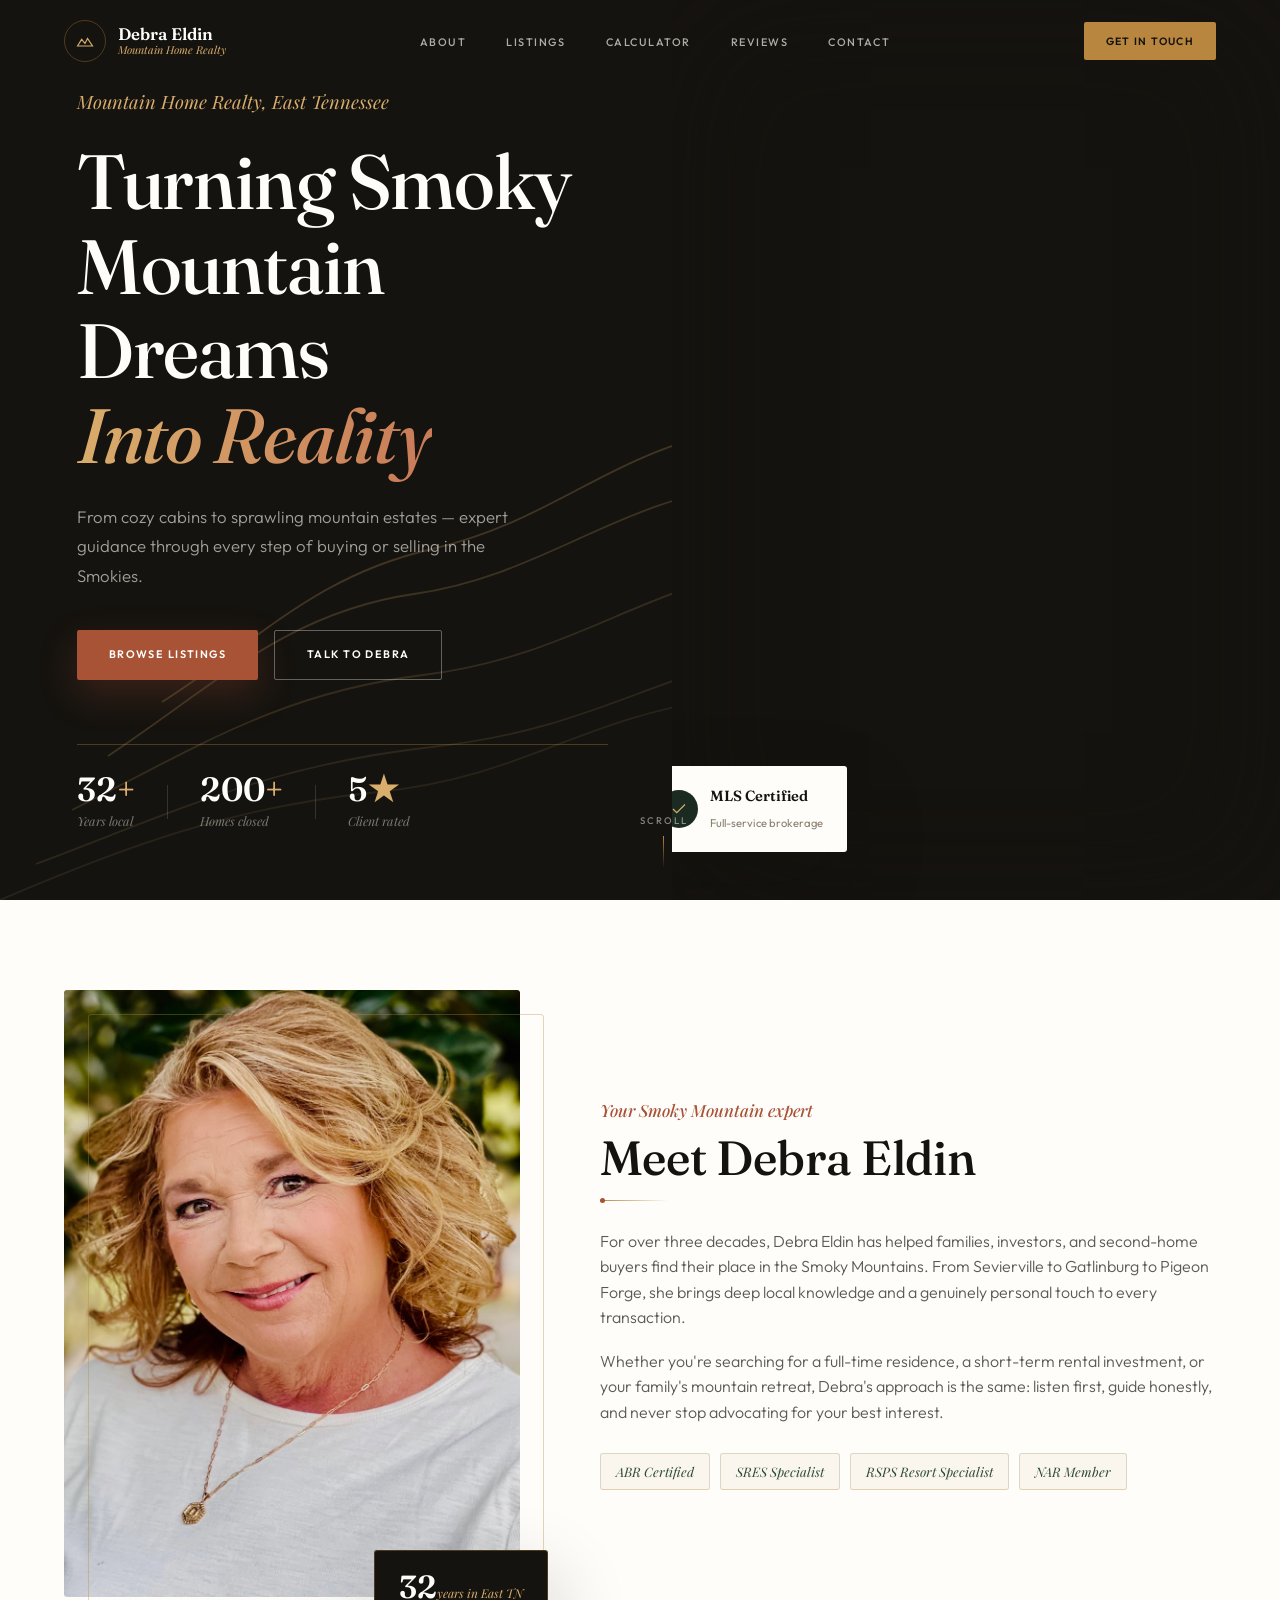
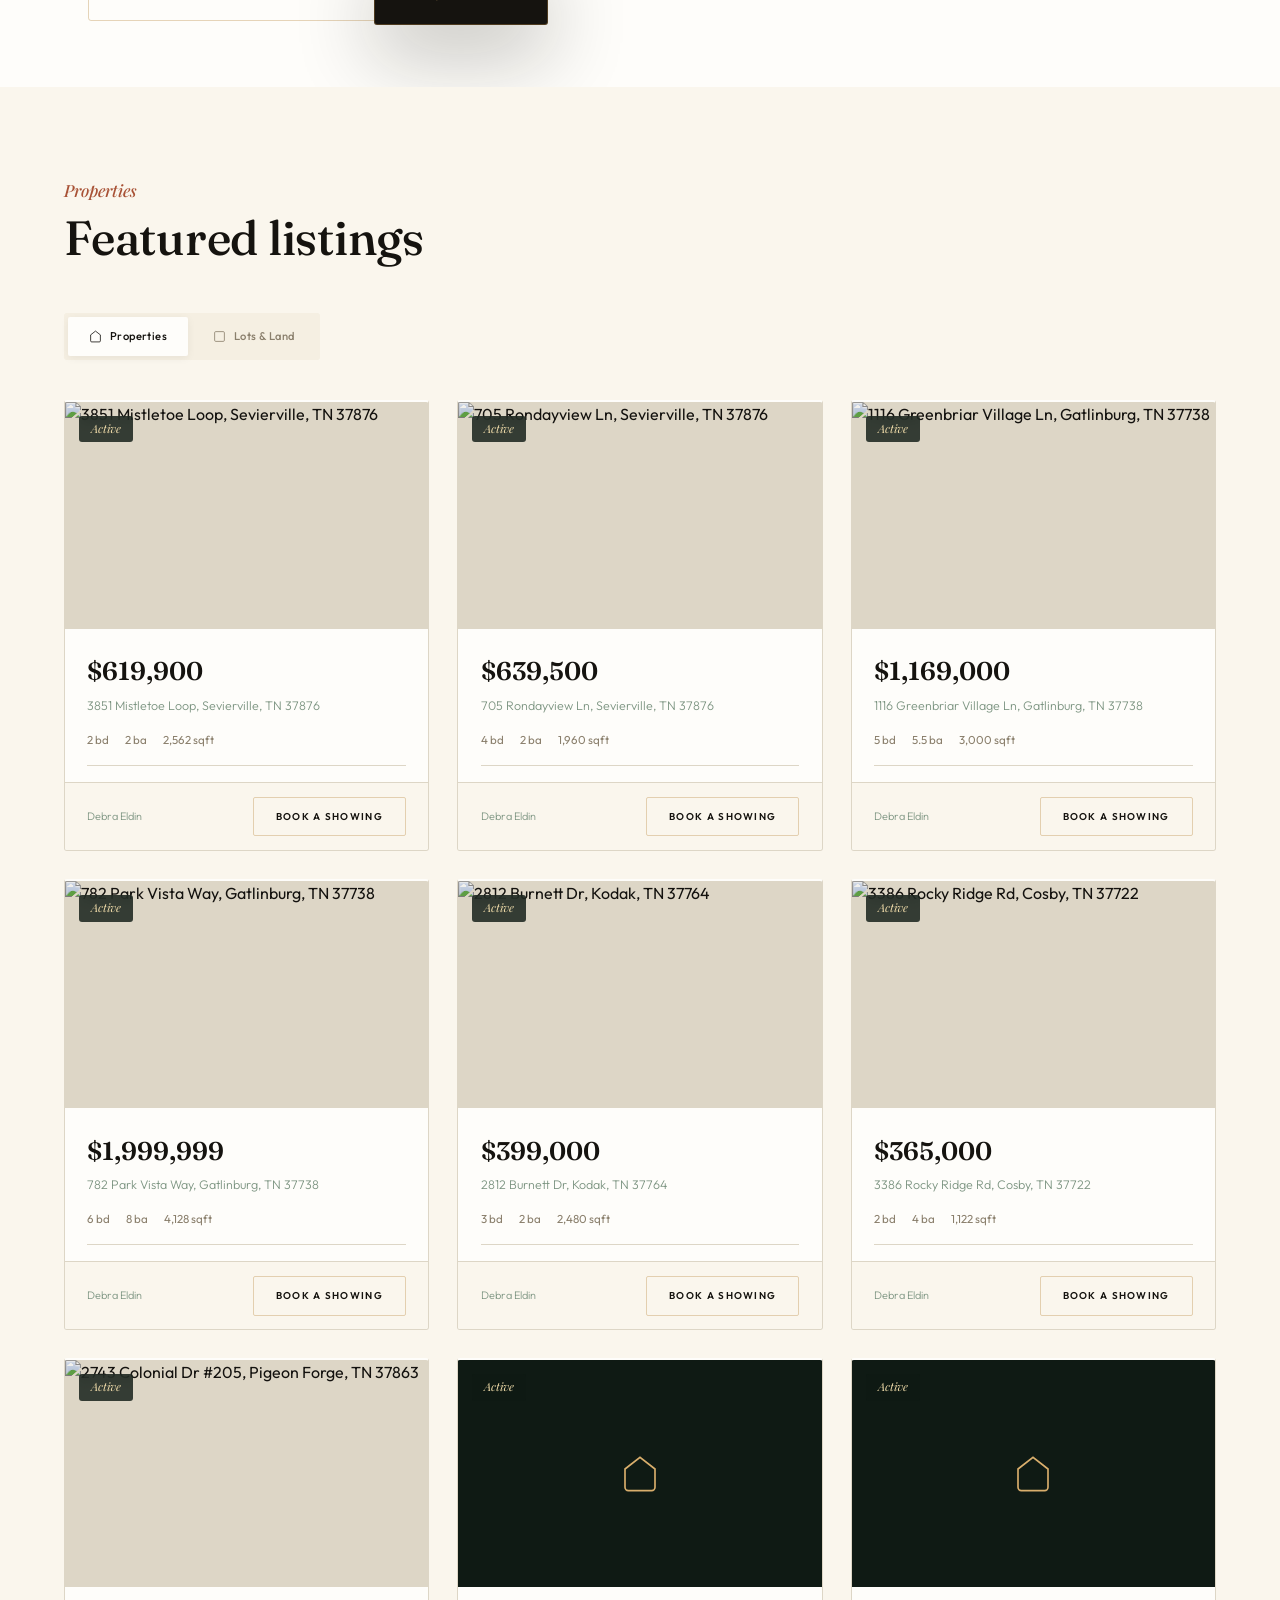
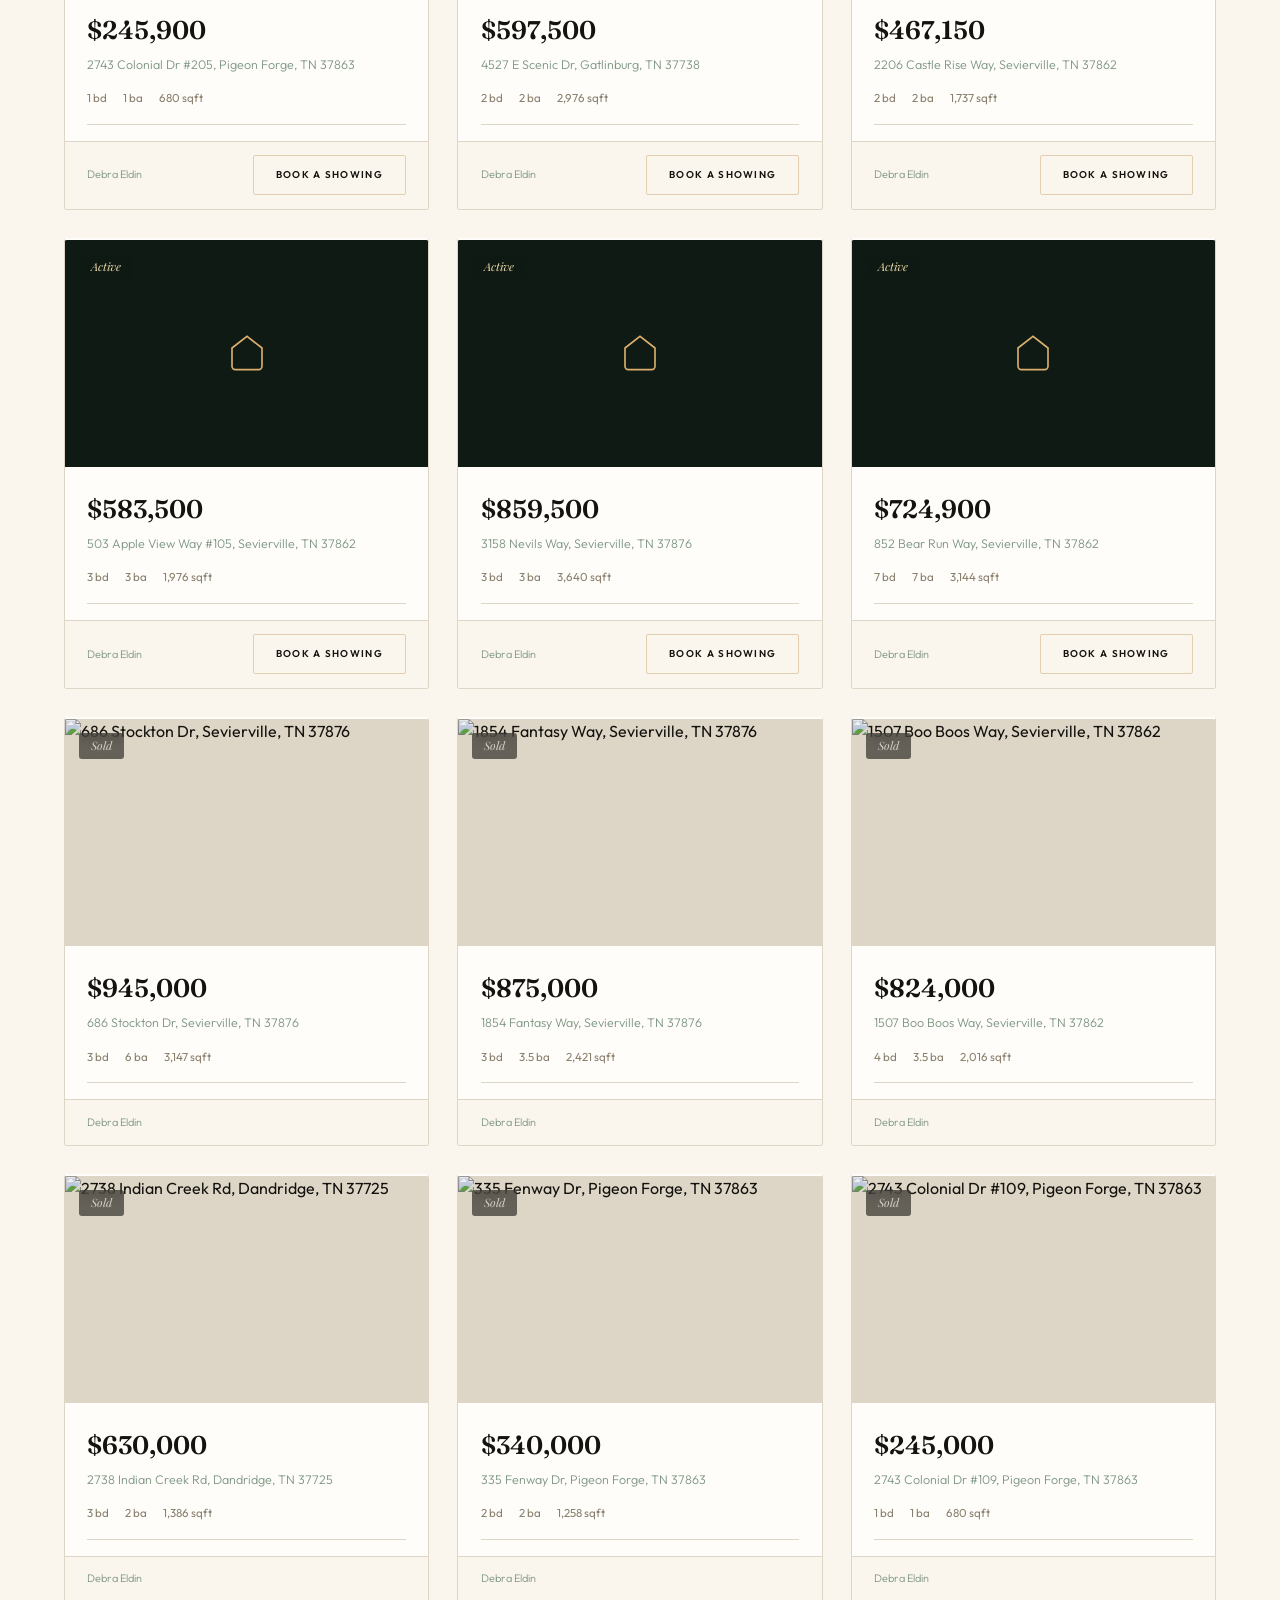
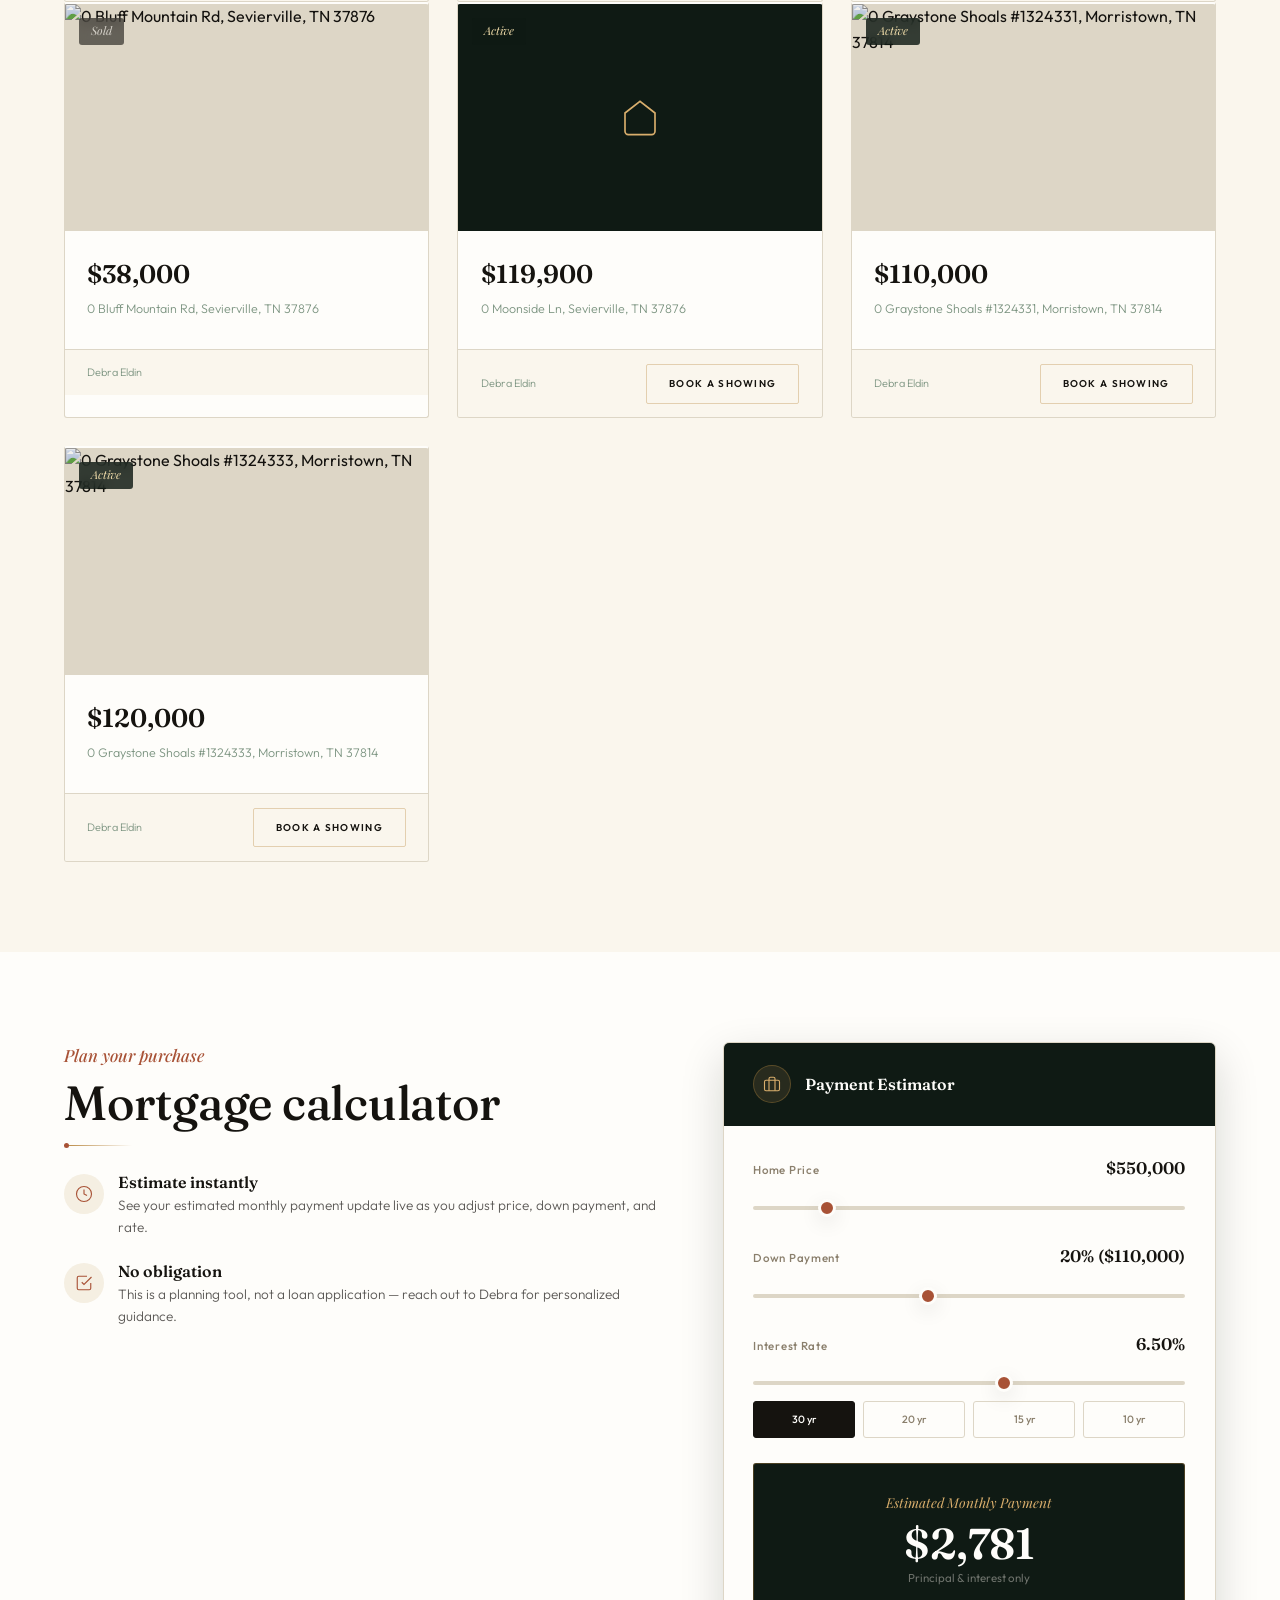
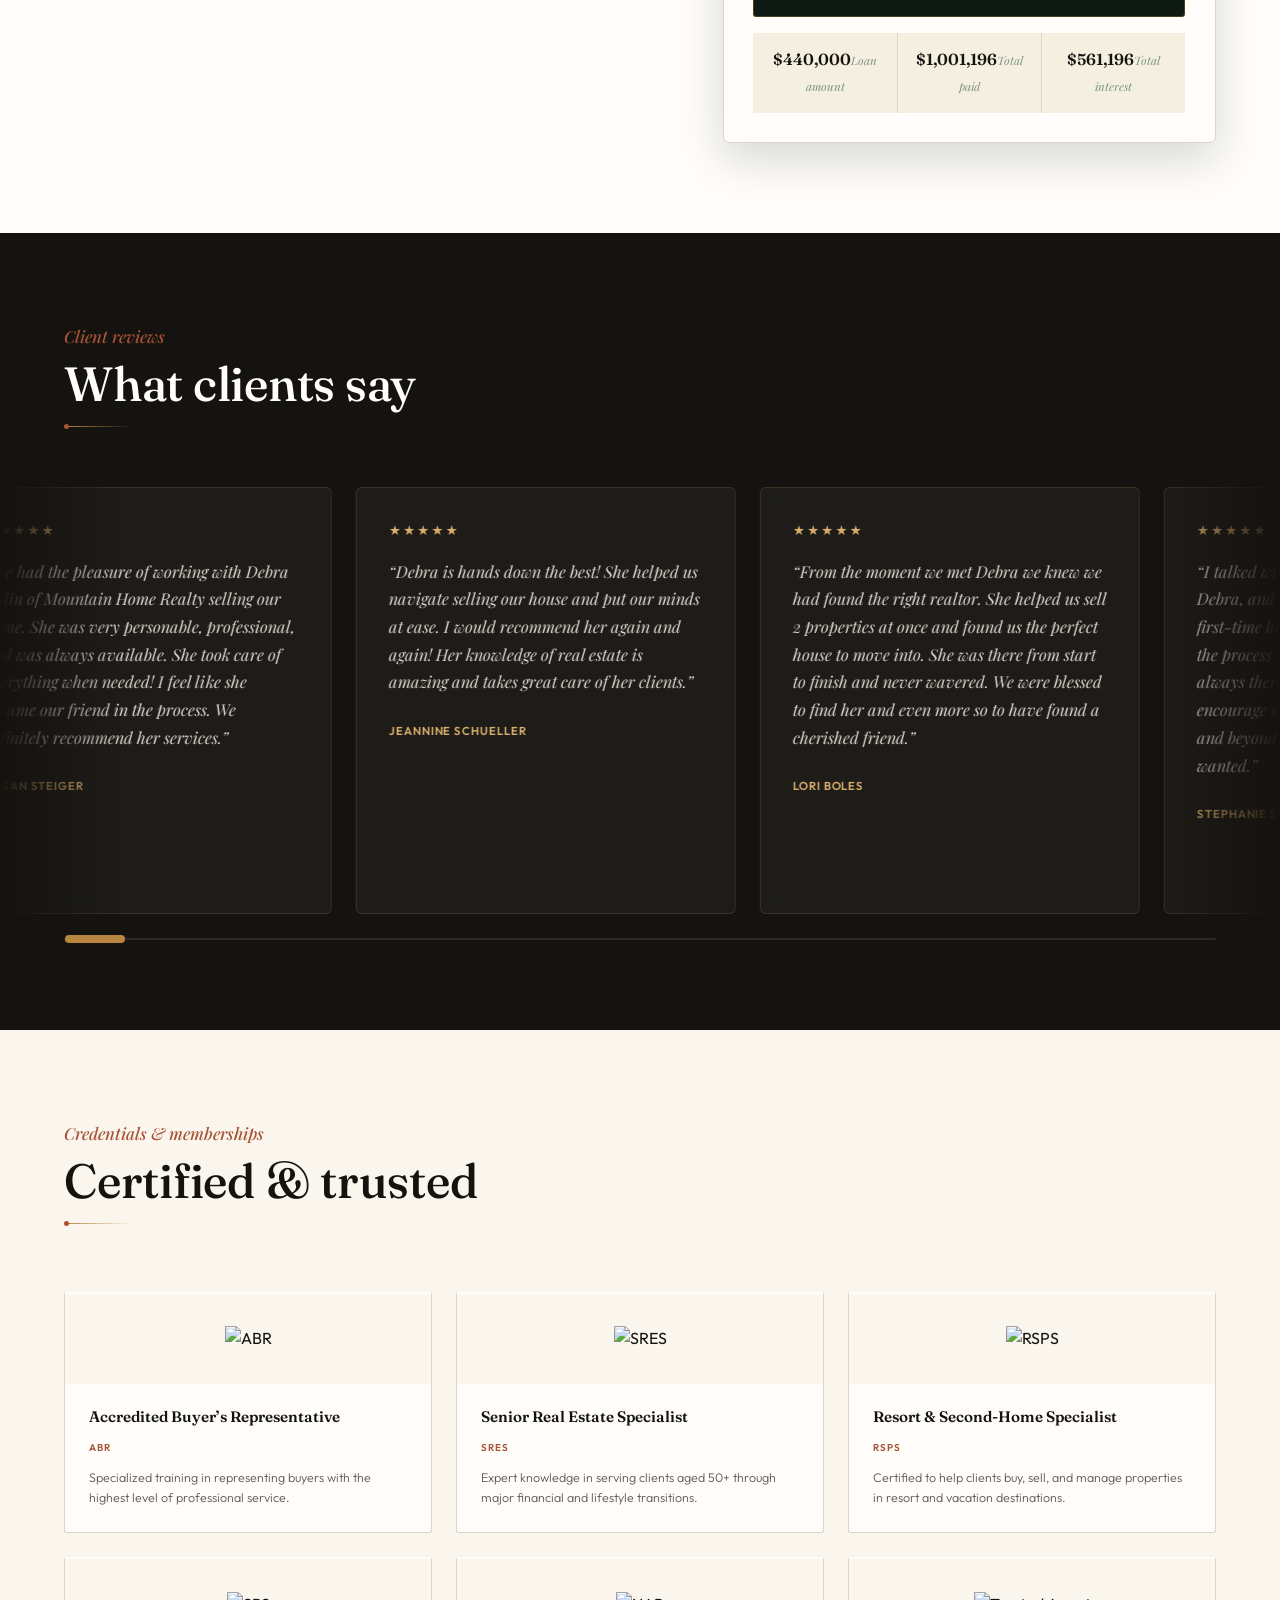
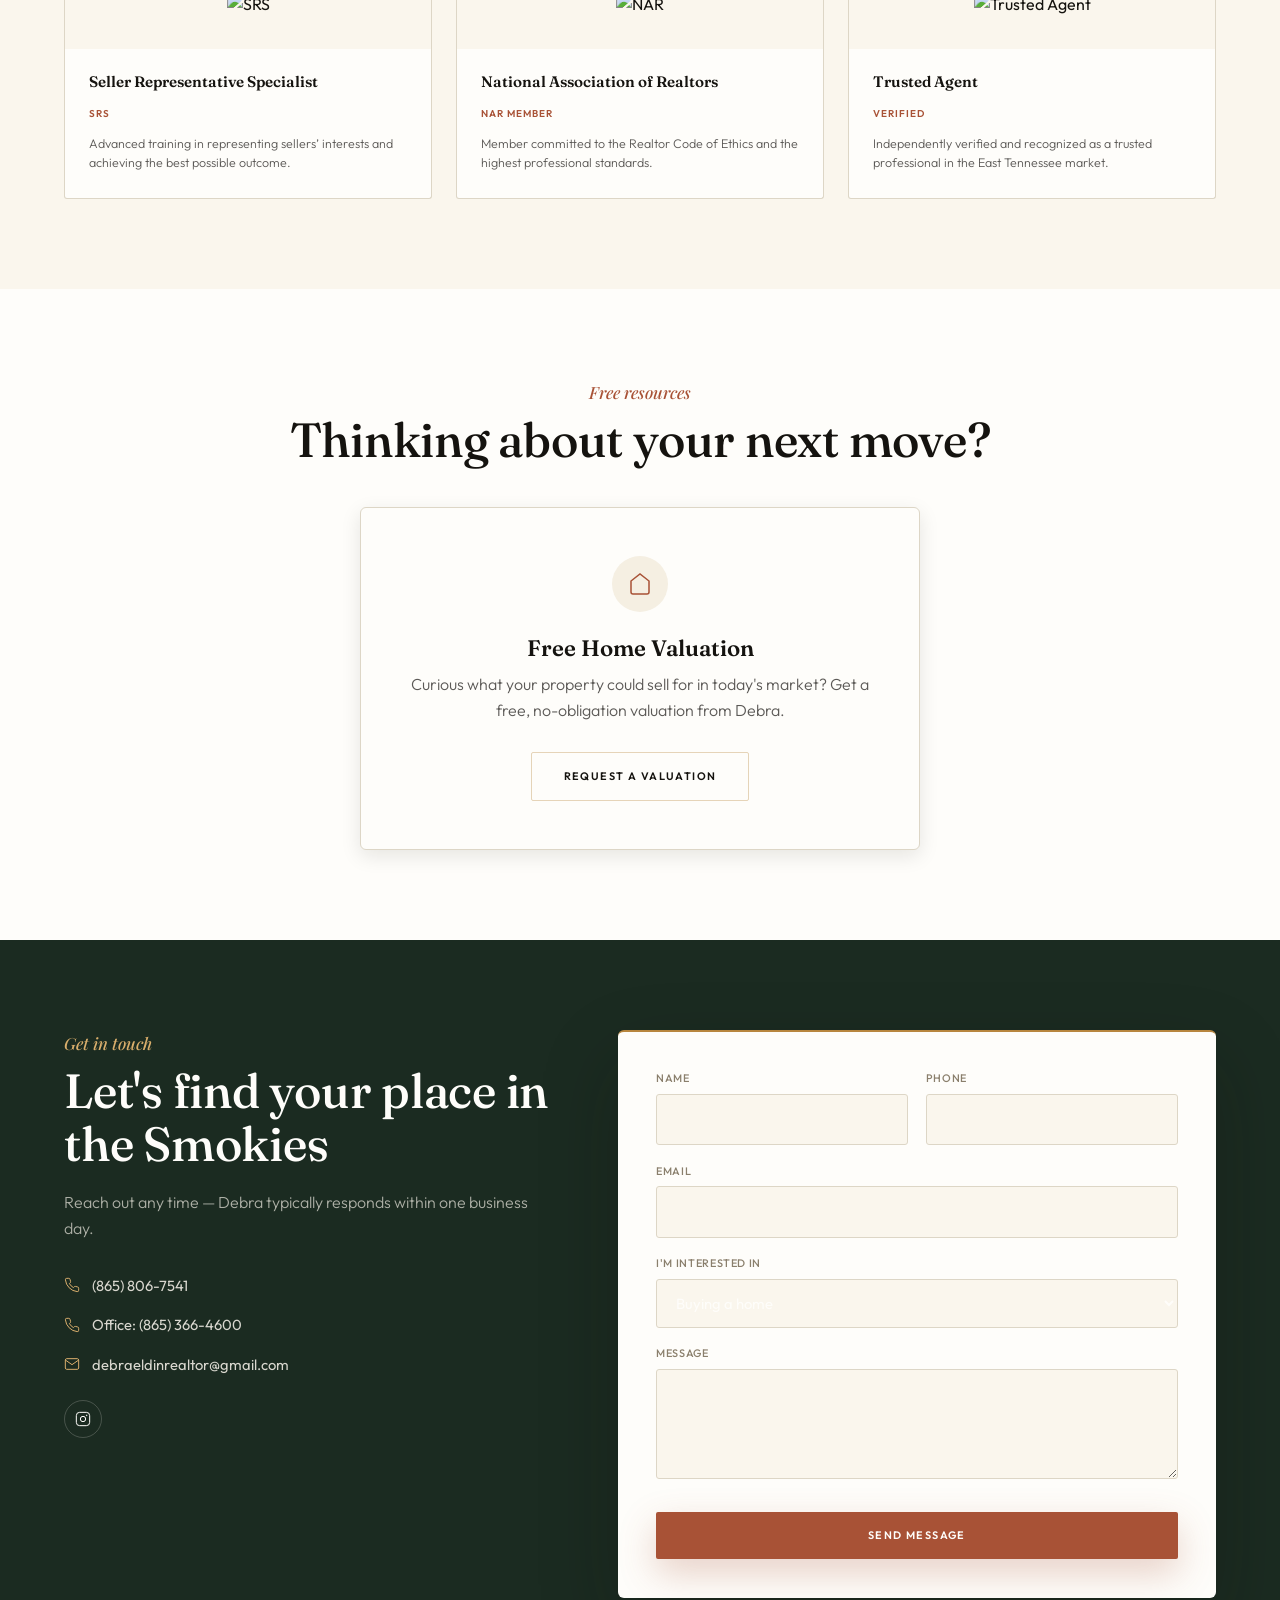
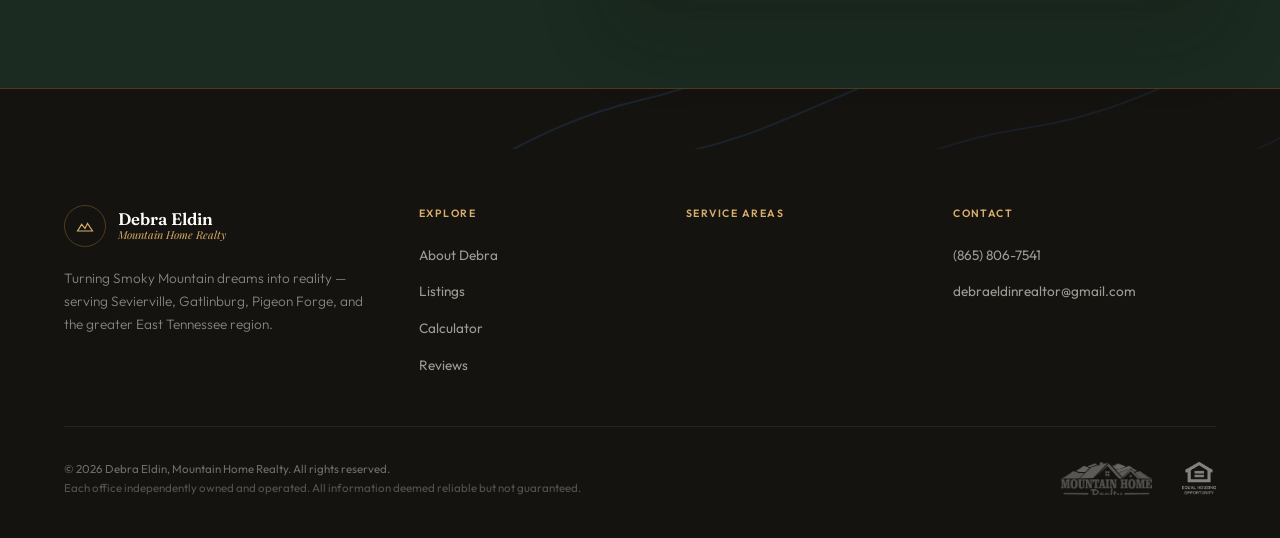
==== index.html @ 22cb92ea "Add files via upload" ====
<!DOCTYPE html>
<html lang="en">
<head>
<meta charset="UTF-8">
<meta name="viewport" content="width=device-width, initial-scale=1.0">
<title>Smoky Mountain Living with Debra | Debra Eldin, Realtor — Mountain Home Realty</title>
<meta name="description" content="Licensed Realtor serving Sevierville, Gatlinburg, Pigeon Forge, and the greater East Tennessee region. Specializing in residential homes, cabins, STR investment properties, relocations, and land.">
<link rel="canonical" href="https://smokymountainlivingwithdebra.com/">
<meta property="og:title" content="Smoky Mountain Living with Debra">
<meta property="og:description" content="Licensed Realtor serving the Smoky Mountains region of East Tennessee — homes, cabins, STR investments, and land.">
<meta property="og:type" content="website">
<meta name="twitter:card" content="summary_large_image">
<link rel="icon" type="image/png" href="assets/favicon.png">
<link rel="preconnect" href="https://fonts.googleapis.com">
<link rel="preconnect" href="https://fonts.gstatic.com" crossorigin>
<link href="https://fonts.googleapis.com/css2?family=Fraunces:ital,opsz,wght@0,9..144,400;0,9..144,500;0,9..144,600;0,9..144,700;1,9..144,500;1,9..144,600&family=Playfair+Display:ital,wght@0,400;0,500;0,600;1,500&family=Outfit:wght@300;400;500;600;700&display=swap" rel="stylesheet">
<link rel="stylesheet" href="css/00-tokens.css">
<link rel="stylesheet" href="css/01-nav-hero.css">
<link rel="stylesheet" href="css/02-sections.css">
<link rel="stylesheet" href="css/03-footer-admin-motion.css">
<script type="application/ld+json">
{
  "@context": "https://schema.org",
  "@type": "RealEstateAgent",
  "name": "Debra Eldin",
  "worksFor": { "@type": "Organization", "name": "Mountain Home Realty" },
  "email": "debraeldinrealtor@gmail.com",
  "telephone": "+18658067541",
  "areaServed": ["Sevierville TN", "Gatlinburg TN", "Pigeon Forge TN", "East Tennessee"],
  "description": "Licensed Realtor serving Sevierville, Gatlinburg, Pigeon Forge, and the greater East Tennessee region."
}
</script>
</head>
<body>

<a href="#main" class="sr-only">Skip to content</a>

<!-- ═══ NAV ═══ -->
<nav class="nav" id="siteNav">
  <div class="nav-bar">
    <a href="#top" class="nav-brand">
      <span class="nav-mark"><svg width="20" height="20" viewBox="0 0 24 24" fill="none" stroke="#D9AE6C" stroke-width="1.4"><path d="M3 18l5-8 4 5 3-6 6 9H3z"/></svg></span>
      <span class="nav-brand-text">
        <span class="nav-brand-main">Debra Eldin</span>
        <span class="nav-brand-sub">Mountain Home Realty</span>
      </span>
    </a>
    <ul class="nav-links">
      <li><a href="#about">About</a></li>
      <li><a href="#listings">Listings</a></li>
      <li><a href="#calculator">Calculator</a></li>
      <li><a href="#testimonials">Reviews</a></li>
      <li><a href="#contact">Contact</a></li>
    </ul>
    <a href="#contact" class="nav-cta">Get in Touch</a>
    <button class="nav-toggle" id="navToggle" aria-label="Menu"><span></span><span></span><span></span></button>
  </div>
  <div class="nav-drawer" id="navDrawer">
    <a href="#about">About</a>
    <a href="#listings">Listings</a>
    <a href="#calculator">Calculator</a>
    <a href="#testimonials">Reviews</a>
    <a href="#contact">Contact</a>
  </div>
</nav>

<main id="main">

<!-- ═══ HERO ═══ -->
<section class="hero" id="top">
  <div class="hero-copy">
    <div class="hero-topo" style="background-image:url('assets/topo.svg');background-size:cover" aria-hidden="true"></div>
    <span class="hero-kicker">Mountain Home Realty, East Tennessee</span>
    <h1 class="hero-h1">Turning Smoky<br>Mountain Dreams<br><em>Into Reality</em></h1>
    <p class="hero-sub">From cozy cabins to sprawling mountain estates — expert guidance through every step of buying or selling in the Smokies.</p>
    <div class="hero-actions">
      <a href="#listings" class="btn btn-clay">Browse Listings</a>
      <a href="#contact" class="btn btn-ghost">Talk to Debra</a>
    </div>
    <div class="hero-ledger">
      <div><span class="hero-stat-n">32<span style="color:var(--brass-light)">+</span></span><span class="hero-stat-l">Years local</span></div>
      <div class="hero-ledger-div"></div>
      <div><span class="hero-stat-n">200<span style="color:var(--brass-light)">+</span></span><span class="hero-stat-l">Homes closed</span></div>
      <div class="hero-ledger-div"></div>
      <div><span class="hero-stat-n">5<span style="color:var(--brass-light)">&#9733;</span></span><span class="hero-stat-l">Client rated</span></div>
    </div>
  </div>
  <div class="hero-visual">
    <video autoplay muted loop playsinline preload="auto" poster="https://images.squarespace-cdn.com/content/v1/69a344c6bfe7aa136487d772/3cb6b16c-388c-440a-8906-25395cc3e262/IMG_1965.JPEG">
      <source src="272183_medium.mp4" type="video/mp4">
    </video>
    <div class="hero-photo-bg" style="background-image:url('https://images.squarespace-cdn.com/content/v1/69a344c6bfe7aa136487d772/3cb6b16c-388c-440a-8906-25395cc3e262/IMG_1965.JPEG')"></div>
    <div class="hero-visual-overlay"></div>
    <div class="hero-badge">
      <span class="hero-badge-icon"><svg width="18" height="18" viewBox="0 0 24 24" fill="none" stroke="#D9AE6C" stroke-width="1.6"><path d="M20 6L9 17l-5-5"/></svg></span>
      <span><span class="hero-badge-t">MLS Certified</span><br><span class="hero-badge-s">Full-service brokerage</span></span>
    </div>
  </div>
  <div class="hero-scroll-cue"><span>Scroll</span><div class="hero-scroll-line"></div></div>
</section>

<!-- ═══ ABOUT ═══ -->
<section class="section section-paper" id="about">
  <div class="wrap">
    <div class="about-grid">
      <div class="about-portrait-wrap reveal will-animate">
        <img class="about-portrait" src="assets/debra-portrait.jpg" alt="Debra Eldin, Realtor">
        <div class="about-portrait-frame"></div>
        <div class="about-ribbon"><span class="about-ribbon-n">32</span><span class="about-ribbon-l">years in East TN</span></div>
      </div>
      <div class="reveal will-animate">
        <span class="kicker">Your Smoky Mountain expert</span>
        <h2 class="h-section">Meet Debra Eldin</h2>
        <div class="rule"></div>
        <div class="about-body">
          <p>For over three decades, Debra Eldin has helped families, investors, and second-home buyers find their place in the Smoky Mountains. From Sevierville to Gatlinburg to Pigeon Forge, she brings deep local knowledge and a genuinely personal touch to every transaction.</p>
          <p>Whether you're searching for a full-time residence, a short-term rental investment, or your family's mountain retreat, Debra's approach is the same: listen first, guide honestly, and never stop advocating for your best interest.</p>
        </div>
        <div class="about-cred-row">
          <span class="cred-tag">ABR Certified</span>
          <span class="cred-tag">SRES Specialist</span>
          <span class="cred-tag">RSPS Resort Specialist</span>
          <span class="cred-tag">NAR Member</span>
        </div>
      </div>
    </div>
  </div>
</section>

<!-- ═══ LISTINGS ═══ -->
<section class="section section-linen" id="listings">
  <div class="wrap">
    <div class="section-head reveal will-animate">
      <div>
        <span class="kicker">Properties</span>
        <h2 class="h-section">Featured listings</h2>
      </div>
    </div>
    <div class="tabs-row reveal will-animate" role="tablist">
      <button class="tab active" id="tab-homes" onclick="switchTab('homes')">
        <svg width="13" height="13" viewBox="0 0 24 24" fill="none" stroke="currentColor" stroke-width="1.5"><path d="M3 9l9-7 9 7v11a2 2 0 0 1-2 2H5a2 2 0 0 1-2-2z"/></svg>
        Properties
      </button>
      <button class="tab" id="tab-lots" onclick="switchTab('lots')">
        <svg width="13" height="13" viewBox="0 0 24 24" fill="none" stroke="currentColor" stroke-width="1.5"><rect x="3" y="3" width="18" height="18" rx="2"/></svg>
        Lots &amp; Land
      </button>
    </div>
    <div class="card-grid" id="homesGrid"></div>
    <div class="card-grid" id="lotsGrid" style="display:none"></div>
    <p id="homesEmpty" style="display:none;text-align:center;color:var(--taupe);padding:3rem 0">No active properties right now — check back soon.</p>
    <p id="lotsEmpty" style="display:none;text-align:center;color:var(--taupe);padding:3rem 0">No active lots right now — check back soon.</p>
  </div>
</section>

<!-- ═══ CALCULATOR ═══ -->
<section class="section section-paper" id="calculator">
  <div class="wrap">
    <div class="calc-grid">
      <div class="reveal will-animate">
        <span class="kicker">Plan your purchase</span>
        <h2 class="h-section">Mortgage calculator</h2>
        <div class="rule"></div>
        <div class="calc-intro-item">
          <span class="calc-intro-icon"><svg width="18" height="18" viewBox="0 0 24 24" fill="none" stroke="currentColor" stroke-width="1.5"><circle cx="12" cy="12" r="10"/><path d="M12 6v6l4 2"/></svg></span>
          <div><h4>Estimate instantly</h4><p>See your estimated monthly payment update live as you adjust price, down payment, and rate.</p></div>
        </div>
        <div class="calc-intro-item">
          <span class="calc-intro-icon"><svg width="18" height="18" viewBox="0 0 24 24" fill="none" stroke="currentColor" stroke-width="1.5"><path d="M9 11l3 3L22 4"/><path d="M21 12v7a2 2 0 0 1-2 2H5a2 2 0 0 1-2-2V5a2 2 0 0 1 2-2h11"/></svg></span>
          <div><h4>No obligation</h4><p>This is a planning tool, not a loan application — reach out to Debra for personalized guidance.</p></div>
        </div>
      </div>
      <div class="calc-card reveal will-animate">
        <div class="calc-header">
          <span class="calc-header-icon"><svg width="18" height="18" viewBox="0 0 24 24" fill="none" stroke="#D9AE6C" stroke-width="1.5"><rect x="2" y="7" width="20" height="14" rx="2"/><path d="M16 21V5a2 2 0 0 0-2-2H10a2 2 0 0 0-2 2v16"/></svg></span>
          <span style="font-family:var(--display);color:var(--paper);font-weight:600">Payment Estimator</span>
        </div>
        <div class="calc-body">
          <div class="calc-row">
            <div class="calc-row-head"><span class="calc-label">Home Price</span><span class="calc-val" id="calcPriceVal"></span></div>
            <input type="range" class="calc-slider" id="calcPrice" min="100000" max="3000000" step="5000" value="550000">
          </div>
          <div class="calc-row">
            <div class="calc-row-head"><span class="calc-label">Down Payment</span><span class="calc-val" id="calcDownVal"></span></div>
            <input type="range" class="calc-slider" id="calcDown" min="0" max="50" step="1" value="20">
          </div>
          <div class="calc-row">
            <div class="calc-row-head"><span class="calc-label">Interest Rate</span><span class="calc-val" id="calcRateVal"></span></div>
            <input type="range" class="calc-slider" id="calcRate" min="3" max="9" step="0.05" value="6.5">
            <div class="calc-terms">
              <button class="calc-term-btn active" data-term="30">30 yr</button>
              <button class="calc-term-btn" data-term="20">20 yr</button>
              <button class="calc-term-btn" data-term="15">15 yr</button>
              <button class="calc-term-btn" data-term="10">10 yr</button>
            </div>
          </div>
          <div class="calc-result">
            <div class="calc-result-label">Estimated Monthly Payment</div>
            <div class="calc-result-amount" id="calcMonthly"></div>
            <div class="calc-result-sub">Principal &amp; interest only</div>
          </div>
          <div class="calc-breakdown">
            <div class="calc-breakdown-item"><span class="calc-breakdown-val" id="calcLoanAmt"></span><span class="calc-breakdown-lbl">Loan amount</span></div>
            <div class="calc-breakdown-item"><span class="calc-breakdown-val" id="calcTotalPaid"></span><span class="calc-breakdown-lbl">Total paid</span></div>
            <div class="calc-breakdown-item"><span class="calc-breakdown-val" id="calcTotalInt"></span><span class="calc-breakdown-lbl">Total interest</span></div>
          </div>
        </div>
      </div>
    </div>
  </div>
</section>

<!-- ═══ TESTIMONIALS ═══ -->
<section class="section section-dark" id="testimonials">
  <div class="wrap reveal will-animate" style="margin-bottom:2rem">
    <span class="kicker">Client reviews</span>
    <h2 class="h-section">What clients say</h2>
    <div class="rule"></div>
  </div>
  <div class="t-marquee">
    <div class="t-track" id="tTrack"></div>
  </div>
  <div class="t-sb-wrap">
    <div class="t-sb-track" id="tSbTrack"><div class="t-sb-thumb" id="tThumb"></div></div>
  </div>
</section>

<!-- ═══ CERTS ═══ -->
<section class="section section-linen" id="certs">
  <div class="wrap">
    <div class="reveal will-animate" style="margin-bottom:2.5rem">
      <span class="kicker">Credentials &amp; memberships</span>
      <h2 class="h-section">Certified &amp; trusted</h2>
      <div class="rule"></div>
    </div>
    <div class="cert-grid" id="certGrid"></div>
  </div>
</section>

<!-- ═══ RESOURCES ═══ -->
<section class="section section-paper" id="resources">
  <div class="wrap">
    <div class="reveal will-animate" style="text-align:center;margin-bottom:2.5rem">
      <span class="kicker">Free resources</span>
      <h2 class="h-section">Thinking about your next move?</h2>
    </div>
    <div class="res-card reveal will-animate">
      <span class="res-icon"><svg width="24" height="24" viewBox="0 0 24 24" fill="none" stroke="currentColor" stroke-width="1.5"><path d="M3 9l9-7 9 7v11a2 2 0 0 1-2 2H5a2 2 0 0 1-2-2z"/></svg></span>
      <h3 class="res-title">Free Home Valuation</h3>
      <p class="res-body">Curious what your property could sell for in today's market? Get a free, no-obligation valuation from Debra.</p>
      <a href="#contact" class="btn btn-outline">Request a Valuation</a>
    </div>
  </div>
</section>

<!-- ═══ CONTACT ═══ -->
<section class="section section-forest" id="contact">
  <div class="wrap">
    <div class="contact-grid">
      <div class="reveal will-animate">
        <span class="kicker" style="color:var(--brass-light)">Get in touch</span>
        <h2 class="h-section" style="color:var(--paper)">Let's find your place in the Smokies</h2>
        <p style="color:rgba(250,246,237,0.65);margin:1.25rem 0 2rem;font-weight:300">Reach out any time — Debra typically responds within one business day.</p>
        <div class="contact-detail">
          <svg width="16" height="16" viewBox="0 0 24 24" fill="none" stroke="currentColor" stroke-width="1.5"><path d="M22 16.92v3a2 2 0 0 1-2.18 2A19.79 19.79 0 0 1 2.11 4.18 2 2 0 0 1 4.11 2h3a2 2 0 0 1 2 1.72c.127.96.361 1.903.7 2.81a2 2 0 0 1-.45 2.11L8.09 9.91a16 16 0 0 0 6 6l1.27-1.27a2 2 0 0 1 2.11-.45c.907.339 1.85.573 2.81.7A2 2 0 0 1 22 16.92z"/></svg>
          <a href="tel:8658067541">(865) 806-7541</a>
        </div>
        <div class="contact-detail">
          <svg width="16" height="16" viewBox="0 0 24 24" fill="none" stroke="currentColor" stroke-width="1.5"><path d="M22 16.92v3a2 2 0 0 1-2.18 2A19.79 19.79 0 0 1 2.11 4.18 2 2 0 0 1 4.11 2h3a2 2 0 0 1 2 1.72c.127.96.361 1.903.7 2.81a2 2 0 0 1-.45 2.11L8.09 9.91a16 16 0 0 0 6 6l1.27-1.27a2 2 0 0 1 2.11-.45c.907.339 1.85.573 2.81.7A2 2 0 0 1 22 16.92z"/></svg>
          <span>Office: (865) 366-4600</span>
        </div>
        <div class="contact-detail">
          <svg width="16" height="16" viewBox="0 0 24 24" fill="none" stroke="currentColor" stroke-width="1.5"><path d="M4 4h16c1.1 0 2 .9 2 2v12c0 1.1-.9 2-2 2H4c-1.1 0-2-.9-2-2V6c0-1.1.9-2 2-2z"/><polyline points="22,6 12,13 2,6"/></svg>
          <a href="mailto:debraeldinrealtor@gmail.com">debraeldinrealtor@gmail.com</a>
        </div>
        <div class="contact-social">
          <a href="https://www.instagram.com/debraeldinrealtor" target="_blank" rel="noopener" class="social-btn" aria-label="Instagram">
            <svg width="16" height="16" viewBox="0 0 24 24" fill="none" stroke="currentColor" stroke-width="1.5"><rect x="2" y="2" width="20" height="20" rx="5"/><circle cx="12" cy="12" r="4"/><circle cx="17.5" cy="6.5" r="0.5" fill="currentColor"/></svg>
          </a>
        </div>
      </div>
      <div class="cf reveal will-animate">
        <form id="contactForm">
          <input type="text" name="cfHoney" style="display:none" tabindex="-1" autocomplete="off">
          <div class="cf-row">
            <div class="cf-field"><label>Name</label><input class="cf-input" name="name" required></div>
            <div class="cf-field"><label>Phone</label><input class="cf-input" name="phone" type="tel"></div>
          </div>
          <div class="cf-field"><label>Email</label><input class="cf-input" name="email" type="email" required></div>
          <div class="cf-field">
            <label>I'm interested in</label>
            <select class="cf-select" name="interest">
              <option>Buying a home</option>
              <option>Selling a home</option>
              <option>Land / lots</option>
              <option>Just browsing</option>
            </select>
          </div>
          <div class="cf-field"><label>Message</label><textarea class="cf-textarea" name="message" required></textarea></div>
          <button type="submit" class="btn btn-clay cf-submit">Send Message</button>
        </form>
      </div>
    </div>
  </div>
</section>

</main>

<!-- ═══ FOOTER ═══ -->
<footer class="footer">
  <div class="topo-divider footer-topo" style="background-image:url('assets/topo.svg')" aria-hidden="true"></div>
  <div class="wrap">
    <div class="footer-grid">
      <div>
        <div class="footer-brand">
          <span class="nav-mark"><svg width="20" height="20" viewBox="0 0 24 24" fill="none" stroke="#D9AE6C" stroke-width="1.4"><path d="M3 18l5-8 4 5 3-6 6 9H3z"/></svg></span>
          <span class="nav-brand-text"><span class="nav-brand-main">Debra Eldin</span><span class="nav-brand-sub">Mountain Home Realty</span></span>
        </div>
        <p class="footer-tagline">Turning Smoky Mountain dreams into reality — serving Sevierville, Gatlinburg, Pigeon Forge, and the greater East Tennessee region.</p>
      </div>
      <div>
        <div class="footer-heading">Explore</div>
        <ul class="footer-links">
          <li><a href="#about">About Debra</a></li>
          <li><a href="#listings">Listings</a></li>
          <li><a href="#calculator">Calculator</a></li>
          <li><a href="#testimonials">Reviews</a></li>
        </ul>
      </div>
      <div>
        <div class="footer-heading">Service Areas</div>
        <ul class="footer-links">
          <li>Sevierville</li>
          <li>Gatlinburg</li>
          <li>Pigeon Forge</li>
          <li>Greater East Tennessee</li>
        </ul>
      </div>
      <div>
        <div class="footer-heading">Contact</div>
        <ul class="footer-links">
          <li><a href="tel:8658067541">(865) 806-7541</a></li>
          <li><a href="mailto:debraeldinrealtor@gmail.com">debraeldinrealtor@gmail.com</a></li>
        </ul>
      </div>
    </div>
    <div class="footer-bottom">
      <p class="footer-copy">&copy; <span id="yearNow"></span> Debra Eldin, Mountain Home Realty. All rights reserved.<br><span style="opacity:0.7">Each office independently owned and operated. All information deemed reliable but not guaranteed.</span></p>
      <div class="footer-logos">
        <img src="assets/mhr-logo-white.png" alt="Mountain Home Realty">
        <img src="assets/eho-logo.webp" alt="Equal Housing Opportunity" style="filter:invert(1)">
      </div>
    </div>
  </div>
</footer>

<button class="to-top" id="toTop" aria-label="Back to top">
  <svg width="18" height="18" viewBox="0 0 24 24" fill="none" stroke="currentColor" stroke-width="2"><path d="M12 19V5M5 12l7-7 7 7"/></svg>
</button>

<script src="js/data.js"></script>
<script src="js/app.js"></script>
<script>
  document.getElementById('yearNow').textContent = new Date().getFullYear();
  var certGrid = document.getElementById('certGrid');
  SITE_DATA.certs.forEach(function(c, i) {
    var el = document.createElement('div');
    el.className = 'cert-card reveal will-animate';
    el.style.transitionDelay = ((i % 3) * 0.1) + 's';
    el.innerHTML = '<div class="cert-card-img"><img src="' + c.img + '" alt="' + c.alt + '" loading="lazy"></div>' +
      '<div class="cert-body"><p class="cert-name">' + c.name + '</p><span class="cert-abbr">' + c.abbr + '</span><p class="cert-desc">' + c.desc + '</p></div>';
    certGrid.appendChild(el);
  });
  observeReveals(document);
</script>
</body>
</html>
---- css/00-tokens.css ----
/* ═══════════════════════════════════════════════════════════════
   DESIGN TOKENS
   Palette: warm obsidian ink as the new primary dark (richer than
   flat black), deep forest kept as a secondary brand tone (it's
   real brand equity — the logo and EHO mark are built around it),
   antique brass refined, and clay/terracotta added as a second warm
   accent — a color this site didn't have before, evoking autumn
   in the Smokies rather than the expected "real estate green."
   ═══════════════════════════════════════════════════════════════ */
:root {
  /* Darks */
  --obsidian:      #15130F;
  --obsidian-soft: #1D1B16;
  --forest:        #1B2B21;
  --forest-deep:   #0F1A14;
  --forest-mid:    #2C4A38;

  /* Lights */
  --parchment:  #F5EFE2;
  --linen:      #FAF6ED;
  --paper:      #FEFDFA;

  /* Accents */
  --brass:       #B8863E;
  --brass-light: #D9AE6C;
  --brass-pale:  #EFDBA9;
  --clay:        #A85236;
  --clay-light:  #C97A57;
  --clay-pale:   #E9C4B2;

  /* Supporting neutrals */
  --sage:  #7C9481;
  --mist:  #B7C4B9;
  --fog:   #DDD6C6;
  --taupe: #8A7F6C;
  --ink-40: rgba(21,19,15,0.4);
  --ink-70: rgba(21,19,15,0.7);
  --brass-hair: rgba(184,134,62,0.35);

  /* Type */
  --display: 'Fraunces', 'Playfair Display', Georgia, serif;
  --serif:   'Playfair Display', Georgia, serif;
  --sans:    'Outfit', system-ui, -apple-system, sans-serif;

  /* Motion */
  --ease:      cubic-bezier(0.22, 0.61, 0.36, 1);
  --ease-soft: cubic-bezier(0.16, 1, 0.3, 1);
  --spring:    cubic-bezier(0.34, 1.56, 0.64, 1);
  --dur-fast:  0.25s;
  --dur-med:   0.55s;
  --dur-slow:  0.9s;

  /* Layout */
  --max: 1280px;
  --pad: clamp(1.5rem, 5vw, 4.5rem);
  --radius-sm: 3px;
  --radius: 6px;
  --radius-lg: 14px;

  /* Shadow language — tinted, never flat grey/black */
  --shadow-xs: 0 2px 8px rgba(15,17,13,0.06);
  --shadow-sm: 0 6px 20px rgba(15,17,13,0.10);
  --shadow-md: 0 16px 44px rgba(15,17,13,0.16);
  --shadow-lg: 0 32px 80px rgba(15,17,13,0.24);
  --shadow-brass: 0 14px 36px rgba(184,134,62,0.30);
  --shadow-clay:  0 14px 36px rgba(168,82,54,0.26);
}

/* ── RESET ── */
*, *::before, *::after { box-sizing: border-box; margin: 0; padding: 0; }
html { scroll-behavior: smooth; scroll-padding-top: 84px; }
@media (prefers-reduced-motion: reduce) {
  html { scroll-behavior: auto; }
  *, *::before, *::after {
    animation-duration: 0.01ms !important;
    animation-iteration-count: 1 !important;
    transition-duration: 0.01ms !important;
    scroll-behavior: auto !important;
  }
}
body {
  font-family: var(--sans);
  color: var(--obsidian);
  background: var(--linen);
  line-height: 1.6;
  -webkit-font-smoothing: antialiased;
  overflow-x: hidden;
}
img { max-width: 100%; display: block; }
a { color: inherit; text-decoration: none; }
button { font: inherit; cursor: pointer; background: none; border: none; color: inherit; }
input, textarea, select { font: inherit; color: inherit; }
svg { display: block; }
.wrap { max-width: var(--max); margin: 0 auto; padding: 0 var(--pad); }
.sr-only {
  position: absolute; width: 1px; height: 1px; padding: 0; margin: -1px;
  overflow: hidden; clip: rect(0,0,0,0); white-space: nowrap; border: 0;
}

/* ── TYPE SCALE ── */
h1, h2, h3, h4 { font-family: var(--display); font-weight: 500; line-height: 1.1; }
.kicker {
  font-family: var(--serif);
  font-style: italic;
  font-size: 1.05rem;
  font-weight: 500;
  color: var(--clay);
  display: block;
  margin-bottom: 0.5rem;
}
.h-display { font-size: clamp(2.6rem, 5.5vw, 4.4rem); letter-spacing: -0.01em; }
.h-section { font-size: clamp(2rem, 4vw, 3rem); letter-spacing: -0.005em; }
.h-card    { font-size: clamp(1.3rem, 2vw, 1.6rem); }
.lede { font-size: 1.08rem; font-weight: 300; color: var(--ink-70); line-height: 1.7; }

.rule {
  display: inline-flex;
  align-items: center;
  gap: 8px;
  width: 68px;
  height: 1px;
  background: linear-gradient(90deg, var(--brass), transparent);
  margin: 0 0 1.75rem;
  position: relative;
}
.rule::before {
  content: '';
  width: 5px; height: 5px;
  border-radius: 50%;
  background: var(--clay);
  flex-shrink: 0;
}
---- css/01-nav-hero.css ----
/* ── NAV ── */
.nav {
  position: fixed;
  inset: 0 0 auto;
  z-index: 300;
  padding: 0;
}
.nav::before {
  content: '';
  position: absolute;
  inset: 0;
  background: rgba(21,19,15,0.0);
  backdrop-filter: blur(0px);
  transition: background var(--dur-med) var(--ease), backdrop-filter var(--dur-med) var(--ease);
  border-bottom: 1px solid transparent;
}
.nav.solid::before {
  background: rgba(21,19,15,0.86);
  backdrop-filter: blur(14px) saturate(1.4);
  border-bottom-color: var(--brass-hair);
}
.nav-bar {
  position: relative;
  max-width: var(--max);
  margin: 0 auto;
  padding: 0 var(--pad);
  height: 82px;
  display: flex;
  align-items: center;
  justify-content: space-between;
  transition: height var(--dur-med) var(--ease);
}
.nav.solid .nav-bar { height: 68px; }
.nav-brand { display: flex; align-items: center; gap: 12px; }
.nav-mark {
  width: 42px; height: 42px;
  border-radius: 50%;
  border: 1px solid var(--brass-hair);
  display: flex; align-items: center; justify-content: center;
  transition: border-color var(--dur-fast);
}
.nav-brand-text { display: flex; flex-direction: column; line-height: 1.15; }
.nav-brand-main { font-family: var(--display); font-size: 1.05rem; font-weight: 600; color: var(--paper); }
.nav-brand-sub { font-family: var(--serif); font-style: italic; font-size: 0.68rem; color: var(--brass-light); }
.nav-links { display: flex; gap: 2.5rem; list-style: none; }
.nav-links a {
  font-size: 0.68rem;
  font-weight: 500;
  letter-spacing: 0.14em;
  text-transform: uppercase;
  color: rgba(250,246,237,0.68);
  position: relative;
  padding-bottom: 4px;
  transition: color var(--dur-fast);
}
.nav-links a::after {
  content: '';
  position: absolute; left: 0; bottom: 0;
  width: 100%; height: 1px;
  background: var(--brass);
  transform: scaleX(0);
  transform-origin: left;
  transition: transform var(--dur-fast) var(--ease);
}
.nav-links a:hover, .nav-links a.active { color: var(--paper); }
.nav-links a:hover::after, .nav-links a.active::after { transform: scaleX(1); }
.nav-cta {
  font-size: 0.66rem;
  font-weight: 600;
  letter-spacing: 0.12em;
  text-transform: uppercase;
  color: var(--obsidian);
  background: var(--brass);
  padding: 11px 22px;
  border-radius: 2px;
  transition: transform var(--dur-fast) var(--spring), box-shadow var(--dur-fast);
}
.nav-cta:hover { transform: translateY(-2px); box-shadow: var(--shadow-brass); }
.nav-toggle {
  display: none;
  flex-direction: column;
  gap: 5px;
  width: 26px;
  z-index: 310;
}
.nav-toggle span {
  height: 1.5px;
  background: var(--paper);
  border-radius: 2px;
  transition: transform 0.3s var(--ease), opacity 0.3s;
}
.nav-toggle.open span:nth-child(1) { transform: translateY(6.5px) rotate(45deg); }
.nav-toggle.open span:nth-child(2) { opacity: 0; }
.nav-toggle.open span:nth-child(3) { transform: translateY(-6.5px) rotate(-45deg); }
.nav-drawer {
  position: fixed;
  inset: 0;
  background: var(--obsidian);
  z-index: 290;
  display: flex;
  flex-direction: column;
  align-items: center;
  justify-content: center;
  gap: 2rem;
  opacity: 0;
  pointer-events: none;
  transition: opacity var(--dur-med) var(--ease);
}
.nav-drawer.open { opacity: 1; pointer-events: auto; }
.nav-drawer a {
  font-family: var(--display);
  font-size: 1.8rem;
  color: var(--paper);
  opacity: 0.85;
}
.nav-drawer a:hover { opacity: 1; color: var(--brass-light); }

/* ── HERO ── */
.hero {
  position: relative;
  min-height: 100svh;
  display: grid;
  grid-template-columns: 1.05fr 0.95fr;
  background: var(--obsidian);
  overflow: hidden;
}
.hero-copy {
  position: relative;
  z-index: 3;
  display: flex;
  flex-direction: column;
  justify-content: center;
  padding: 82px var(--pad) 4rem clamp(1.5rem, 6vw, 6rem);
}
.hero-topo {
  position: absolute; inset: 0;
  opacity: 0.4;
  mix-blend-mode: screen;
  pointer-events: none;
  z-index: 0;
}
.hero-kicker {
  font-family: var(--serif);
  font-style: italic;
  font-size: 1.15rem;
  color: var(--brass-light);
  display: block;
  margin-bottom: 1.5rem;
  opacity: 0;
  animation: riseIn 1s 0.25s var(--ease-soft) both;
}
.hero-h1 {
  font-size: clamp(2.8rem, 6vw, 5.2rem);
  color: var(--paper);
  letter-spacing: -0.015em;
  opacity: 0;
  animation: riseIn 1s 0.4s var(--ease-soft) both;
}
.hero-h1 em {
  font-style: italic;
  background: linear-gradient(100deg, var(--brass-light), var(--clay-light));
  -webkit-background-clip: text;
  background-clip: text;
  -webkit-text-fill-color: transparent;
}
.hero-sub {
  font-size: 1.05rem;
  font-weight: 300;
  color: rgba(250,246,237,0.62);
  max-width: 440px;
  margin-top: 1.5rem;
  line-height: 1.75;
  opacity: 0;
  animation: riseIn 1s 0.55s var(--ease-soft) both;
}
.hero-actions {
  display: flex;
  gap: 1rem;
  margin-top: 2.5rem;
  opacity: 0;
  animation: riseIn 1s 0.7s var(--ease-soft) both;
}
.hero-ledger {
  display: flex;
  align-items: center;
  gap: 2rem;
  margin-top: 4rem;
  padding-top: 1.75rem;
  border-top: 1px solid var(--brass-hair);
  opacity: 0;
  animation: riseIn 1s 0.85s var(--ease-soft) both;
}
.hero-ledger-div { width: 1px; height: 34px; background: rgba(250,246,237,0.14); }
.hero-stat-n {
  font-family: var(--display);
  font-size: 2.1rem;
  font-weight: 600;
  color: var(--paper);
  line-height: 1;
  display: block;
}
.hero-stat-l {
  font-family: var(--serif);
  font-style: italic;
  font-size: 0.78rem;
  color: rgba(250,246,237,0.45);
  display: block;
  margin-top: 5px;
}
.hero-visual {
  position: relative;
  overflow: hidden;
}
.hero-visual video, .hero-visual .hero-photo-bg {
  position: absolute; inset: 0;
  width: 100%; height: 100%;
  object-fit: cover;
  transform: scale(1.08);
}
.hero-photo-bg { background-size: cover; background-position: center; display: none; }
.hero-visual-overlay {
  position: absolute; inset: 0;
  background: linear-gradient(105deg, rgba(21,19,15,0.55) 0%, rgba(21,19,15,0.05) 45%, transparent 70%);
}
.hero-visual::after {
  content: '';
  position: absolute; inset: 0;
  box-shadow: inset 0 0 140px rgba(21,19,15,0.5);
  pointer-events: none;
}
.hero-badge {
  position: absolute;
  bottom: 3rem; left: -2.25rem;
  background: var(--paper);
  padding: 1.1rem 1.5rem;
  border-radius: var(--radius-sm);
  box-shadow: var(--shadow-lg);
  z-index: 4;
  display: flex;
  align-items: center;
  gap: 12px;
  opacity: 0;
  animation: riseIn 1s 1s var(--ease-soft) both;
}
.hero-badge-icon {
  width: 38px; height: 38px;
  border-radius: 50%;
  background: var(--forest);
  display: flex; align-items: center; justify-content: center;
  flex-shrink: 0;
}
.hero-badge-t { font-family: var(--display); font-size: 0.92rem; font-weight: 600; color: var(--obsidian); }
.hero-badge-s { font-size: 0.7rem; color: var(--taupe); }
.hero-scroll-cue {
  position: absolute;
  bottom: 2rem; left: 50%;
  transform: translateX(-50%);
  z-index: 4;
  display: flex; flex-direction: column; align-items: center; gap: 8px;
  opacity: 0;
  animation: riseIn 1s 1.2s var(--ease-soft) both;
}
.hero-scroll-cue span {
  font-size: 0.6rem; letter-spacing: 0.2em; text-transform: uppercase;
  color: rgba(250,246,237,0.5); font-weight: 500;
}
.hero-scroll-line {
  width: 1px; height: 32px;
  background: linear-gradient(180deg, var(--brass), transparent);
  animation: scrollPulse 2s ease-in-out infinite;
}

@keyframes riseIn {
  from { opacity: 0; transform: translateY(24px); }
  to   { opacity: 1; transform: translateY(0); }
}
@keyframes scrollPulse {
  0%, 100% { transform: scaleY(0.6); opacity: 0.4; }
  50%      { transform: scaleY(1);   opacity: 1; }
}

/* ── BUTTONS ── */
.btn {
  display: inline-flex;
  align-items: center;
  justify-content: center;
  gap: 8px;
  font-size: 0.68rem;
  font-weight: 600;
  letter-spacing: 0.13em;
  text-transform: uppercase;
  padding: 15px 32px;
  border-radius: 2px;
  position: relative;
  overflow: hidden;
  transition: transform var(--dur-fast) var(--spring), box-shadow var(--dur-fast), border-color var(--dur-fast);
}
.btn-clay {
  background: var(--clay);
  color: var(--paper);
  box-shadow: var(--shadow-clay);
}
.btn-clay:hover { transform: translateY(-3px); box-shadow: 0 20px 46px rgba(168,82,54,0.4); }
.btn-ghost {
  background: transparent;
  color: var(--paper);
  border: 1px solid rgba(250,246,237,0.35);
}
.btn-ghost:hover { border-color: var(--brass-light); transform: translateY(-3px); }
.btn-dark {
  background: var(--obsidian);
  color: var(--paper);
  box-shadow: var(--shadow-md);
}
.btn-dark:hover { transform: translateY(-3px); box-shadow: var(--shadow-lg); }
.btn-outline {
  background: transparent;
  border: 1px solid var(--brass-hair);
  color: var(--obsidian);
}
.btn-outline:hover { background: var(--obsidian); color: var(--paper); border-color: var(--obsidian); transform: translateY(-3px); }
.btn-sm { padding: 11px 22px; font-size: 0.62rem; }
---- css/02-sections.css ----
/* ── SECTIONS ── */
.section { padding: clamp(5rem, 10vh, 8rem) 0; position: relative; }
.section-paper  { background: var(--paper); }
.section-linen  { background: var(--linen); }
.section-dark   { background: var(--obsidian); color: var(--paper); }
.section-forest { background: var(--forest); color: var(--paper); }
.section-head { display: flex; align-items: flex-end; justify-content: space-between; flex-wrap: wrap; gap: 1rem; margin-bottom: 3rem; }
.section-head .rule { margin-bottom: 1.25rem; }
.section-dark .h-section, .section-forest .h-section { color: var(--paper); }

.topo-divider {
  width: 100%;
  height: 70px;
  background-repeat: no-repeat;
  background-position: center;
  background-size: 1500px 70px;
  opacity: 0.5;
}

/* ── ABOUT ── */
.about-grid { display: grid; grid-template-columns: 0.85fr 1.15fr; gap: 5rem; align-items: center; }
.about-portrait-wrap { position: relative; }
.about-portrait {
  width: 100%;
  aspect-ratio: 3/4;
  object-fit: cover;
  object-position: center 18%;
  border-radius: var(--radius-sm);
  filter: saturate(0.94) contrast(1.02);
}
.about-portrait-frame {
  position: absolute; top: 24px; left: 24px; right: -24px; bottom: -24px;
  border: 1px solid var(--brass-hair);
  border-radius: var(--radius-sm);
  pointer-events: none;
  transition: border-color 0.4s;
}
.about-portrait-wrap:hover .about-portrait-frame { border-color: var(--brass); }
.about-ribbon {
  position: absolute; bottom: -1.75rem; right: -1.75rem;
  background: var(--obsidian);
  border: 1px solid var(--brass-hair);
  padding: 1.2rem 1.5rem;
  border-radius: var(--radius-sm);
  box-shadow: var(--shadow-lg);
}
.about-ribbon-n { font-family: var(--display); font-size: 2rem; font-weight: 600; color: var(--paper); line-height: 1; }
.about-ribbon-l { font-family: var(--serif); font-style: italic; font-size: 0.75rem; color: var(--brass-light); margin-top: 4px; }
.about-body p { color: var(--ink-70); margin-bottom: 1.1rem; font-weight: 300; }
.about-cred-row { display: flex; flex-wrap: wrap; gap: 10px; margin-top: 1.75rem; }
.cred-tag {
  font-family: var(--serif); font-style: italic; font-size: 0.82rem;
  color: var(--forest-mid);
  border: 1px solid var(--fog); border-bottom: 1.5px solid var(--brass-hair);
  padding: 7px 15px; border-radius: var(--radius-sm);
  background: var(--linen);
  transition: border-color 0.2s, background 0.2s, transform 0.2s;
}
.cred-tag:hover { border-bottom-color: var(--brass); background: var(--parchment); transform: translateY(-2px); }

/* ── CARD SYSTEM (listings + blog share this) ── */
.card-grid { display: grid; grid-template-columns: repeat(3, 1fr); gap: 1.75rem; }
.card {
  background: var(--paper);
  border: 1px solid var(--fog);
  border-top: 2px solid transparent;
  border-radius: var(--radius-sm);
  overflow: hidden;
  cursor: pointer;
  transition: transform var(--dur-med) var(--ease), box-shadow var(--dur-med) var(--ease), border-color 0.35s;
  transform-style: preserve-3d;
}
.card:hover {
  transform: translateY(-8px);
  box-shadow: var(--shadow-lg);
  border-top-color: var(--brass);
}
.card-img-wrap { position: relative; overflow: hidden; aspect-ratio: 16/10; background: var(--fog); }
.card-img-wrap img {
  width: 100%; height: 100%; object-fit: cover;
  filter: brightness(0.93) saturate(0.85) sepia(0.05);
  transition: transform 1s var(--ease), filter 0.5s;
}
.card:hover .card-img-wrap img { transform: scale(1.06); filter: brightness(1) saturate(1) sepia(0); }
.card-badge {
  position: absolute; top: 14px; left: 14px;
  font-family: var(--serif); font-style: italic; font-size: 0.72rem;
  padding: 4px 12px; border-radius: var(--radius-sm);
  backdrop-filter: blur(6px);
}
.badge-active { background: rgba(15,26,20,0.82); color: var(--brass-pale); }
.badge-sold   { background: rgba(21,19,15,0.6); color: rgba(250,246,237,0.75); }
.badge-new    { background: rgba(217,174,108,0.94); color: var(--obsidian); }
.card-hover-cta {
  position: absolute; inset: 0;
  display: flex; align-items: center; justify-content: center;
  background: linear-gradient(180deg, rgba(15,17,13,0.1) 0%, rgba(15,17,13,0.8) 100%);
  opacity: 0; transition: opacity 0.4s;
}
.card:hover .card-hover-cta { opacity: 1; }
.card-hover-label {
  font-family: var(--serif); font-style: italic; font-size: 1.05rem;
  color: var(--paper); border-bottom: 1px solid var(--brass);
  padding: 0 2px 6px;
  transform: translateY(10px); transition: transform 0.4s var(--ease);
}
.card:hover .card-hover-label { transform: translateY(0); }
.card-body { padding: 1.4rem 1.4rem 1rem; }
.card-price { font-family: var(--display); font-size: 1.6rem; font-weight: 600; color: var(--obsidian); }
.card-addr { font-size: 0.78rem; font-weight: 300; color: var(--sage); margin: 4px 0 0.9rem; }
.card-meta { display: flex; gap: 1rem; font-size: 0.72rem; color: var(--taupe); padding-bottom: 1rem; border-bottom: 1px solid var(--fog); }
.card-meta-item { display: flex; align-items: center; gap: 4px; }
.card-footer { display: flex; align-items: center; justify-content: space-between; padding: 0.85rem 1.4rem; background: var(--linen); border-top: 1px solid var(--fog); }

/* ── TABS ── */
.tabs-row { display: inline-flex; background: var(--parchment); border-radius: var(--radius-sm); padding: 4px; gap: 4px; margin-bottom: 2.5rem; }
.tab {
  display: flex; align-items: center; gap: 8px;
  font-size: 0.7rem; font-weight: 500; letter-spacing: 0.04em;
  padding: 0.65rem 1.3rem; border-radius: 2px; color: var(--taupe);
  transition: background 0.25s, color 0.25s;
}
.tab.active { background: var(--paper); color: var(--obsidian); box-shadow: var(--shadow-xs); }
.tab:not(.active):hover { color: var(--obsidian); }

/* ── CALCULATOR ── */
.calc-grid { display: grid; grid-template-columns: 1.1fr 0.9fr; gap: 3.5rem; align-items: start; }
.calc-card { background: var(--paper); border: 1px solid var(--fog); border-radius: var(--radius); overflow: hidden; box-shadow: var(--shadow-md); }
.calc-header { background: var(--forest-deep); padding: 1.4rem 1.85rem; display: flex; align-items: center; gap: 14px; }
.calc-header-icon { width: 38px; height: 38px; border-radius: 50%; background: rgba(217,174,108,0.12); border: 1px solid var(--brass-hair); display: flex; align-items: center; justify-content: center; }
.calc-body { padding: 1.85rem; }
.calc-row { margin-bottom: 1.6rem; }
.calc-row-head { display: flex; justify-content: space-between; align-items: baseline; margin-bottom: 0.6rem; }
.calc-label { font-size: 0.72rem; font-weight: 500; letter-spacing: 0.06em; color: var(--taupe); }
.calc-val { font-family: var(--display); font-size: 1.05rem; font-weight: 600; color: var(--obsidian); }
.calc-slider { width: 100%; height: 4px; border-radius: 2px; appearance: none; background: var(--fog); outline: none; }
.calc-slider::-webkit-slider-thumb {
  appearance: none; width: 18px; height: 18px; border-radius: 50%;
  background: var(--clay); cursor: pointer; box-shadow: var(--shadow-sm);
  border: 3px solid var(--paper);
}
.calc-terms { display: grid; grid-template-columns: repeat(4, 1fr); gap: 8px; margin-top: 0.5rem; }
.calc-term-btn { padding: 9px 4px; text-align: center; font-size: 0.66rem; font-weight: 500; border: 1px solid var(--fog); border-radius: var(--radius-sm); color: var(--taupe); transition: all 0.2s; }
.calc-term-btn.active { background: var(--obsidian); color: var(--paper); border-color: var(--obsidian); }
.calc-result { background: var(--forest-deep); border-radius: var(--radius-sm); padding: 1.75rem; text-align: center; border: 1px solid var(--brass-hair); margin-top: 1.5rem; }
.calc-result-label { font-family: var(--serif); font-style: italic; font-size: 0.85rem; color: var(--brass-light); margin-bottom: 0.5rem; }
.calc-result-amount { font-family: var(--display); font-size: 2.7rem; font-weight: 600; color: var(--paper); line-height: 1; }
.calc-result-sub { font-size: 0.72rem; color: rgba(250,246,237,0.4); margin-top: 4px; }
.calc-breakdown { display: grid; grid-template-columns: repeat(3,1fr); gap: 1px; background: var(--fog); border-radius: var(--radius-sm); overflow: hidden; margin-top: 1rem; }
.calc-breakdown-item { background: var(--parchment); padding: 0.9rem 0.75rem; text-align: center; }
.calc-breakdown-val { font-family: var(--display); font-size: 1rem; font-weight: 600; color: var(--obsidian); }
.calc-breakdown-lbl { font-family: var(--serif); font-style: italic; font-size: 0.72rem; color: var(--sage); margin-top: 2px; }
.calc-intro-item { display: flex; gap: 14px; margin-bottom: 1.5rem; }
.calc-intro-icon { width: 40px; height: 40px; border-radius: 50%; background: var(--parchment); display: flex; align-items: center; justify-content: center; flex-shrink: 0; color: var(--clay); }
.calc-intro-item h4 { font-family: var(--display); font-size: 1rem; font-weight: 600; margin-bottom: 4px; }
.calc-intro-item p { font-size: 0.85rem; color: var(--ink-70); font-weight: 300; }

/* ── TESTIMONIALS ── */
.t-marquee { overflow: hidden; position: relative; }
.t-marquee::before, .t-marquee::after {
  content: ''; position: absolute; top: 0; bottom: 0; width: 120px; z-index: 2; pointer-events: none;
}
.t-marquee::before { left: 0; background: linear-gradient(90deg, var(--obsidian), transparent); }
.t-marquee::after  { right: 0; background: linear-gradient(-90deg, var(--obsidian), transparent); }
.t-track { display: flex; gap: 1.5rem; width: max-content; }
.t-card {
  flex: 0 0 380px;
  background: rgba(250,246,237,0.04);
  border: 1px solid rgba(217,174,108,0.16);
  border-radius: var(--radius);
  padding: 2rem;
  backdrop-filter: blur(6px);
}
.t-stars { color: var(--brass-light); font-size: 0.85rem; margin-bottom: 1rem; letter-spacing: 2px; }
.t-quote { font-family: var(--serif); font-style: italic; font-size: 1.02rem; color: rgba(250,246,237,0.88); line-height: 1.7; margin-bottom: 1.3rem; }
.t-author { font-size: 0.72rem; font-weight: 600; letter-spacing: 0.08em; text-transform: uppercase; color: var(--brass-light); }
.t-sb-wrap { padding: 0 var(--pad); margin-top: 1.5rem; }
.t-sb-track { height: 2px; background: rgba(250,246,237,0.1); border-radius: 2px; cursor: pointer; position: relative; }
.t-sb-thumb { position: absolute; top: -3px; height: 8px; background: var(--brass); border-radius: 4px; cursor: grab; }

/* ── CERTS ── */
.cert-grid { display: grid; grid-template-columns: repeat(3, 1fr); gap: 1.5rem; }
.cert-card { background: var(--paper); border: 1px solid var(--fog); border-top: 2px solid transparent; border-radius: var(--radius-sm); overflow: hidden; transition: transform 0.35s var(--ease), box-shadow 0.35s, border-color 0.3s; }
.cert-card:hover { transform: translateY(-5px); box-shadow: var(--shadow-md); border-top-color: var(--brass); }
.cert-card-img { height: 90px; display: flex; align-items: center; justify-content: center; padding: 1rem 1.5rem; background: var(--linen); }
.cert-card-img img { max-height: 100%; max-width: 100%; object-fit: contain; }
.cert-body { padding: 1.3rem 1.5rem 1.6rem; }
.cert-name { font-family: var(--display); font-size: 0.95rem; font-weight: 600; margin-bottom: 4px; }
.cert-abbr { font-size: 0.62rem; font-weight: 600; letter-spacing: 0.1em; color: var(--clay); text-transform: uppercase; }
.cert-desc { font-size: 0.78rem; color: var(--ink-70); font-weight: 300; margin-top: 0.6rem; line-height: 1.55; }

/* ── RESOURCES ── */
.res-card {
  max-width: 560px; margin: 0 auto; text-align: center;
  background: var(--paper); border: 1px solid var(--fog); border-radius: var(--radius);
  padding: 3rem 2.5rem; box-shadow: var(--shadow-sm);
}
.res-icon { width: 56px; height: 56px; border-radius: 50%; background: var(--parchment); display: flex; align-items: center; justify-content: center; margin: 0 auto 1.5rem; color: var(--clay); }
.res-title { font-family: var(--display); font-size: 1.4rem; font-weight: 600; margin-bottom: 0.75rem; }
.res-body { color: var(--ink-70); font-weight: 300; margin-bottom: 1.75rem; }

/* ── CONTACT ── */
.contact-grid { display: grid; grid-template-columns: 0.9fr 1.1fr; gap: 4rem; }
.contact-detail { display: flex; align-items: center; gap: 12px; font-size: 0.92rem; margin-bottom: 1rem; color: rgba(250,246,237,0.85); }
.contact-detail svg { flex-shrink: 0; color: var(--brass-light); }
.contact-detail a:hover { color: var(--brass-light); }
.contact-social { display: flex; gap: 10px; margin-top: 1.5rem; }
.social-btn { width: 38px; height: 38px; border-radius: 50%; border: 1px solid rgba(250,246,237,0.2); display: flex; align-items: center; justify-content: center; transition: all 0.25s; }
.social-btn:hover { background: var(--brass); border-color: var(--brass); color: var(--obsidian); transform: translateY(-3px); }
.cf { background: var(--paper); border-radius: var(--radius); border-top: 2px solid var(--brass); padding: clamp(1.75rem, 3vw, 2.75rem); box-shadow: var(--shadow-lg); }
.cf-row { display: grid; grid-template-columns: 1fr 1fr; gap: 1.1rem; }
.cf-field { margin-bottom: 1.1rem; }
.cf-field label { display: block; font-size: 0.68rem; font-weight: 500; letter-spacing: 0.06em; color: var(--taupe); margin-bottom: 6px; text-transform: uppercase; }
.cf-input, .cf-select, .cf-textarea {
  width: 100%; padding: 13px 15px; border: 1px solid var(--fog); border-radius: var(--radius-sm);
  background: var(--linen); font-size: 0.92rem; transition: border-color 0.2s, background 0.2s;
}
.cf-input:focus, .cf-select:focus, .cf-textarea:focus { outline: none; border-color: var(--clay); background: var(--paper); }
.cf-textarea { resize: vertical; min-height: 110px; }
.cf-submit { width: 100%; margin-top: 0.5rem; }
---- css/03-footer-admin-motion.css ----
/* ── FOOTER ── */
.footer { background: var(--obsidian); border-top: 1px solid var(--brass-hair); padding: 0 0 2.5rem; }
.footer-topo { width: 100%; height: 60px; opacity: 0.32; filter: invert(1) brightness(1.4); margin-bottom: 3.5rem; }
.footer-grid { display: grid; grid-template-columns: 1.4fr 1fr 1fr 1.2fr; gap: 3rem; margin-bottom: 3rem; }
.footer-brand { display: flex; align-items: center; gap: 12px; margin-bottom: 1.25rem; }
.footer-tagline { font-size: 0.85rem; color: rgba(250,246,237,0.5); font-weight: 300; max-width: 320px; line-height: 1.7; }
.footer-heading { font-size: 0.66rem; font-weight: 600; letter-spacing: 0.14em; text-transform: uppercase; color: var(--brass-light); margin-bottom: 1.25rem; }
.footer-links { display: flex; flex-direction: column; gap: 0.7rem; list-style: none; }
.footer-links a { font-size: 0.85rem; color: rgba(250,246,237,0.6); transition: color 0.2s, padding-left 0.2s; }
.footer-links a:hover { color: var(--paper); padding-left: 6px; }
.footer-bottom { display: flex; align-items: center; justify-content: space-between; flex-wrap: wrap; gap: 1.5rem; padding-top: 2rem; border-top: 1px solid rgba(250,246,237,0.08); }
.footer-copy { font-size: 0.72rem; color: rgba(250,246,237,0.4); line-height: 1.7; }
.footer-logos { display: flex; align-items: center; gap: 1.5rem; }
.footer-logos img { height: 34px; width: auto; opacity: 0.55; transition: opacity 0.25s; }
.footer-logos img:hover { opacity: 0.9; }
.footer-legal { display: flex; gap: 1.5rem; font-size: 0.7rem; }
.footer-legal a { color: rgba(250,246,237,0.45); }
.footer-legal a:hover { color: var(--brass-light); }

/* ── ADMIN PANELS ── */
.admin-overlay {
  position: fixed; inset: 0; background: rgba(15,17,13,0.72);
  backdrop-filter: blur(4px); z-index: 500;
  display: none; align-items: center; justify-content: center; padding: 2rem;
}
.admin-overlay.open { display: flex; }
.admin-panel {
  background: var(--paper); width: 100%; max-width: 720px; max-height: 88vh;
  border-radius: var(--radius); overflow-y: auto; box-shadow: var(--shadow-lg);
}
.admin-head { position: sticky; top: 0; background: var(--obsidian); color: var(--paper); padding: 1.5rem 2rem; display: flex; align-items: center; justify-content: space-between; z-index: 2; }
.admin-head h3 { font-family: var(--display); font-size: 1.2rem; }
.admin-close { width: 32px; height: 32px; border-radius: 50%; border: 1px solid rgba(250,246,237,0.25); display: flex; align-items: center; justify-content: center; }
.admin-body { padding: 2rem; }
.admin-gate { text-align: center; padding: 3rem 2rem; }
.admin-field { margin-bottom: 1rem; }
.admin-field label { display: block; font-size: 0.68rem; font-weight: 500; letter-spacing: 0.06em; text-transform: uppercase; color: var(--taupe); margin-bottom: 6px; }
.admin-field input, .admin-field select, .admin-field textarea {
  width: 100%; padding: 11px 13px; border: 1px solid var(--fog); border-radius: var(--radius-sm); background: var(--linen); font-size: 0.88rem;
}
.admin-g2 { display: grid; grid-template-columns: 1fr 1fr; gap: 1rem; }
.admin-list-item { display: flex; align-items: center; justify-content: space-between; padding: 0.9rem 1rem; border: 1px solid var(--fog); border-radius: var(--radius-sm); margin-bottom: 0.6rem; }
.admin-list-item-info { font-size: 0.85rem; }
.admin-list-item-actions { display: flex; gap: 8px; }
.admin-icon-btn { width: 30px; height: 30px; border-radius: var(--radius-sm); border: 1px solid var(--fog); display: flex; align-items: center; justify-content: center; }
.admin-icon-btn:hover { background: var(--parchment); }

/* ── SCROLL REVEAL SYSTEM ── */
.reveal { opacity: 1; transform: translateY(0); transition: opacity 0.9s var(--ease-soft), transform 0.9s var(--ease-soft); }
.reveal.will-animate { opacity: 0; transform: translateY(36px); }
.reveal.will-animate.in { opacity: 1; transform: translateY(0); }
.reveal-scale.will-animate { opacity: 0; transform: scale(0.94); }
.reveal-scale.will-animate.in { opacity: 1; transform: scale(1); }
.reveal.will-animate .rule { transform: scaleX(0); transform-origin: left; }
.reveal.will-animate.in .rule { transform: scaleX(1); transition: transform 0.7s 0.25s var(--ease); }
.reveal.will-animate .rule::before { opacity: 0; }
.reveal.will-animate.in .rule::before { opacity: 1; transition: opacity 0.3s 0.85s; }

/* ── UTILITY ── */
.to-top {
  position: fixed; bottom: 1.75rem; right: 1.75rem; z-index: 250;
  width: 46px; height: 46px; border-radius: 50%;
  background: var(--obsidian); color: var(--paper);
  display: flex; align-items: center; justify-content: center;
  box-shadow: var(--shadow-md);
  opacity: 0; transform: translateY(12px); pointer-events: none;
  transition: opacity 0.3s, transform 0.3s;
}
.to-top.show { opacity: 1; transform: translateY(0); pointer-events: auto; }
.to-top:hover { background: var(--clay); }

/* ── RESPONSIVE ── */
@media (max-width: 1080px) {
  .hero { grid-template-columns: 1fr; }
  .hero-visual { position: absolute; inset: 0; z-index: 1; }
  .hero-copy { position: relative; z-index: 2; min-height: 100svh; justify-content: flex-end; padding-bottom: 5rem; }
  .hero-visual-overlay { background: linear-gradient(180deg, rgba(21,19,15,0.3) 0%, rgba(21,19,15,0.55) 40%, rgba(21,19,15,0.92) 85%, var(--obsidian) 100%); }
  .hero-topo { opacity: 0.25; }
  .hero-badge { left: var(--pad); bottom: 6.5rem; }
  .about-grid { grid-template-columns: 1fr; gap: 3rem; }
  .about-portrait { aspect-ratio: 16/10; }
  .about-ribbon { right: 0; }
  .card-grid { grid-template-columns: repeat(2, 1fr); }
  .calc-grid { grid-template-columns: 1fr; }
  .contact-grid { grid-template-columns: 1fr; }
  .footer-grid { grid-template-columns: 1fr 1fr; }
  .cert-grid { grid-template-columns: repeat(3, 1fr); }
}
@media (max-width: 900px) {
  .nav-links, .nav-cta { display: none; }
  .nav-toggle { display: flex; }
}
@media (max-width: 720px) {
  .card-grid { grid-template-columns: 1fr; }
  .cert-grid { grid-template-columns: 1fr 1fr; }
  .footer-grid { grid-template-columns: 1fr; gap: 2rem; }
  .hero-actions { flex-direction: column; }
  .hero-actions .btn { width: 100%; }
  .hero-ledger { flex-wrap: wrap; gap: 1.25rem 1.5rem; }
  .hero-ledger-div { display: none; }
  .cf-row { grid-template-columns: 1fr; }
  .admin-g2 { grid-template-columns: 1fr; }
  .footer-bottom { flex-direction: column; align-items: flex-start; }
  .section { padding: 3.5rem 0; }
}
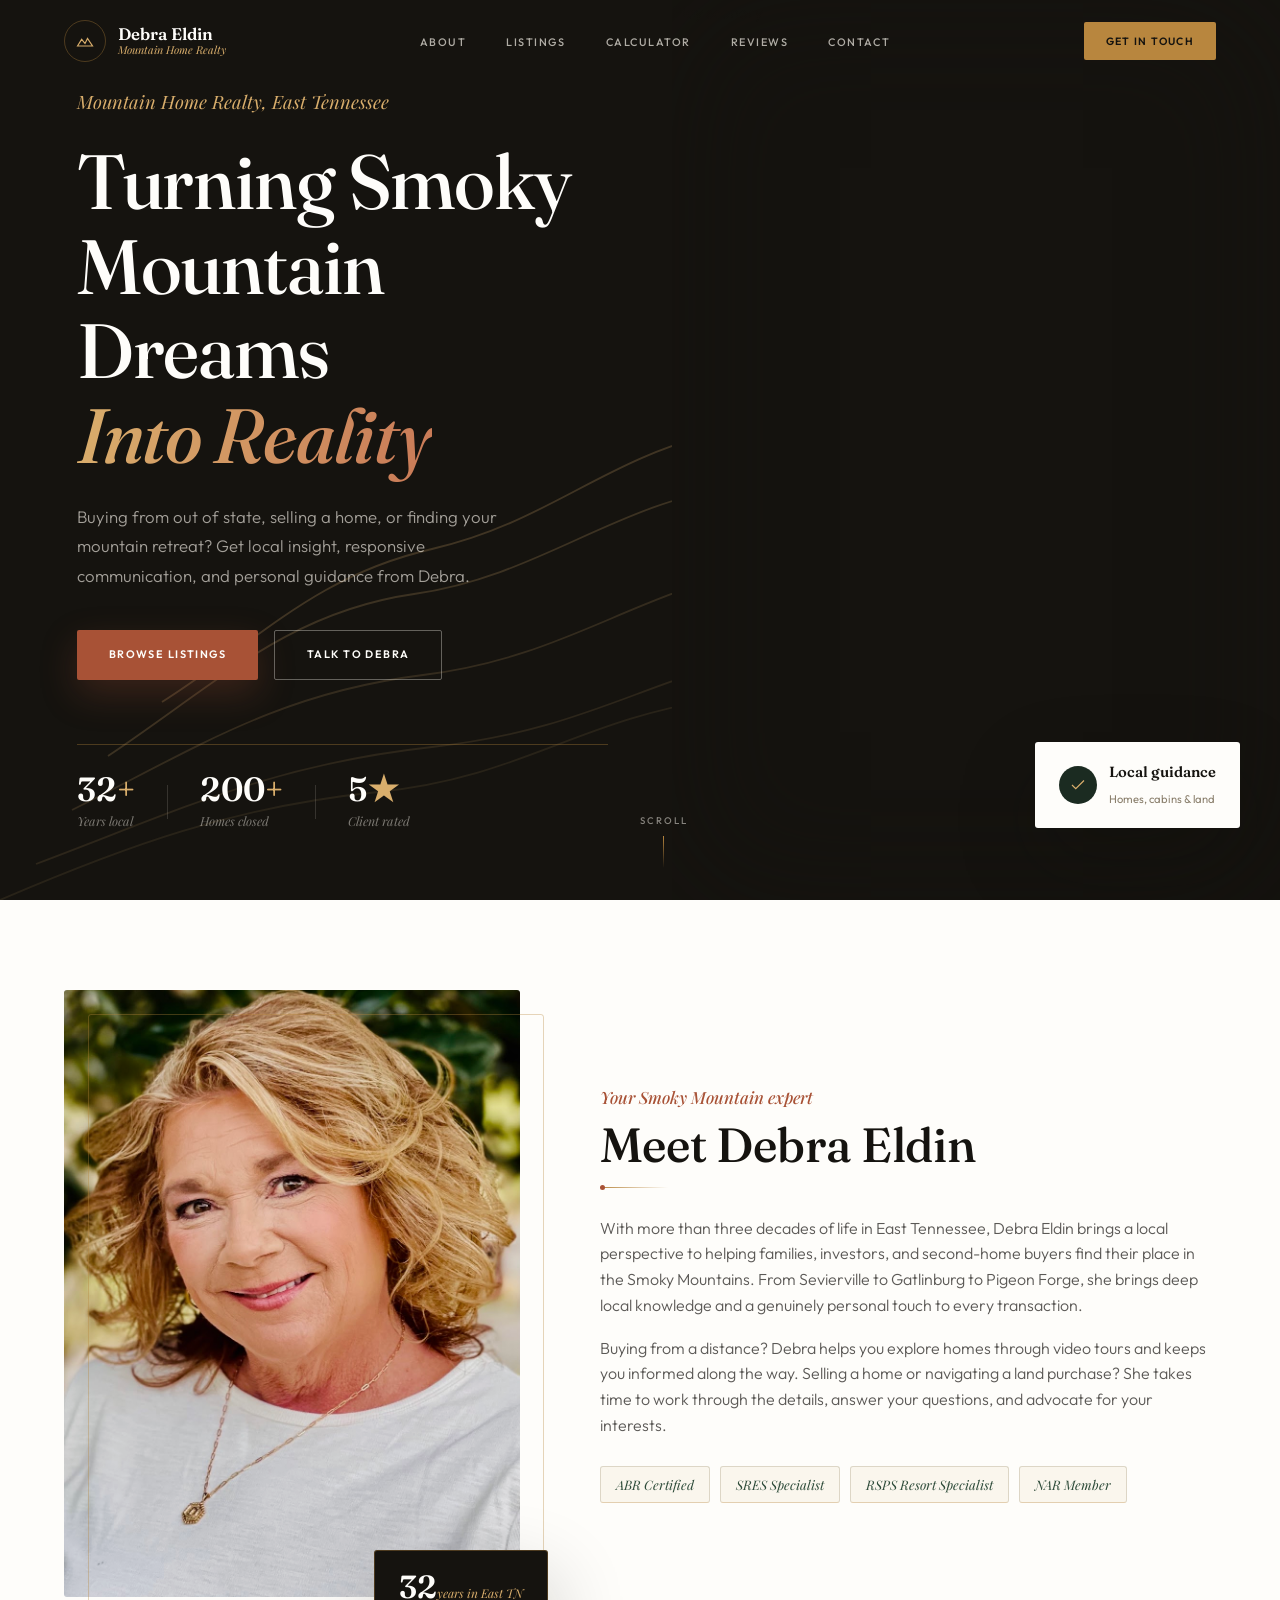
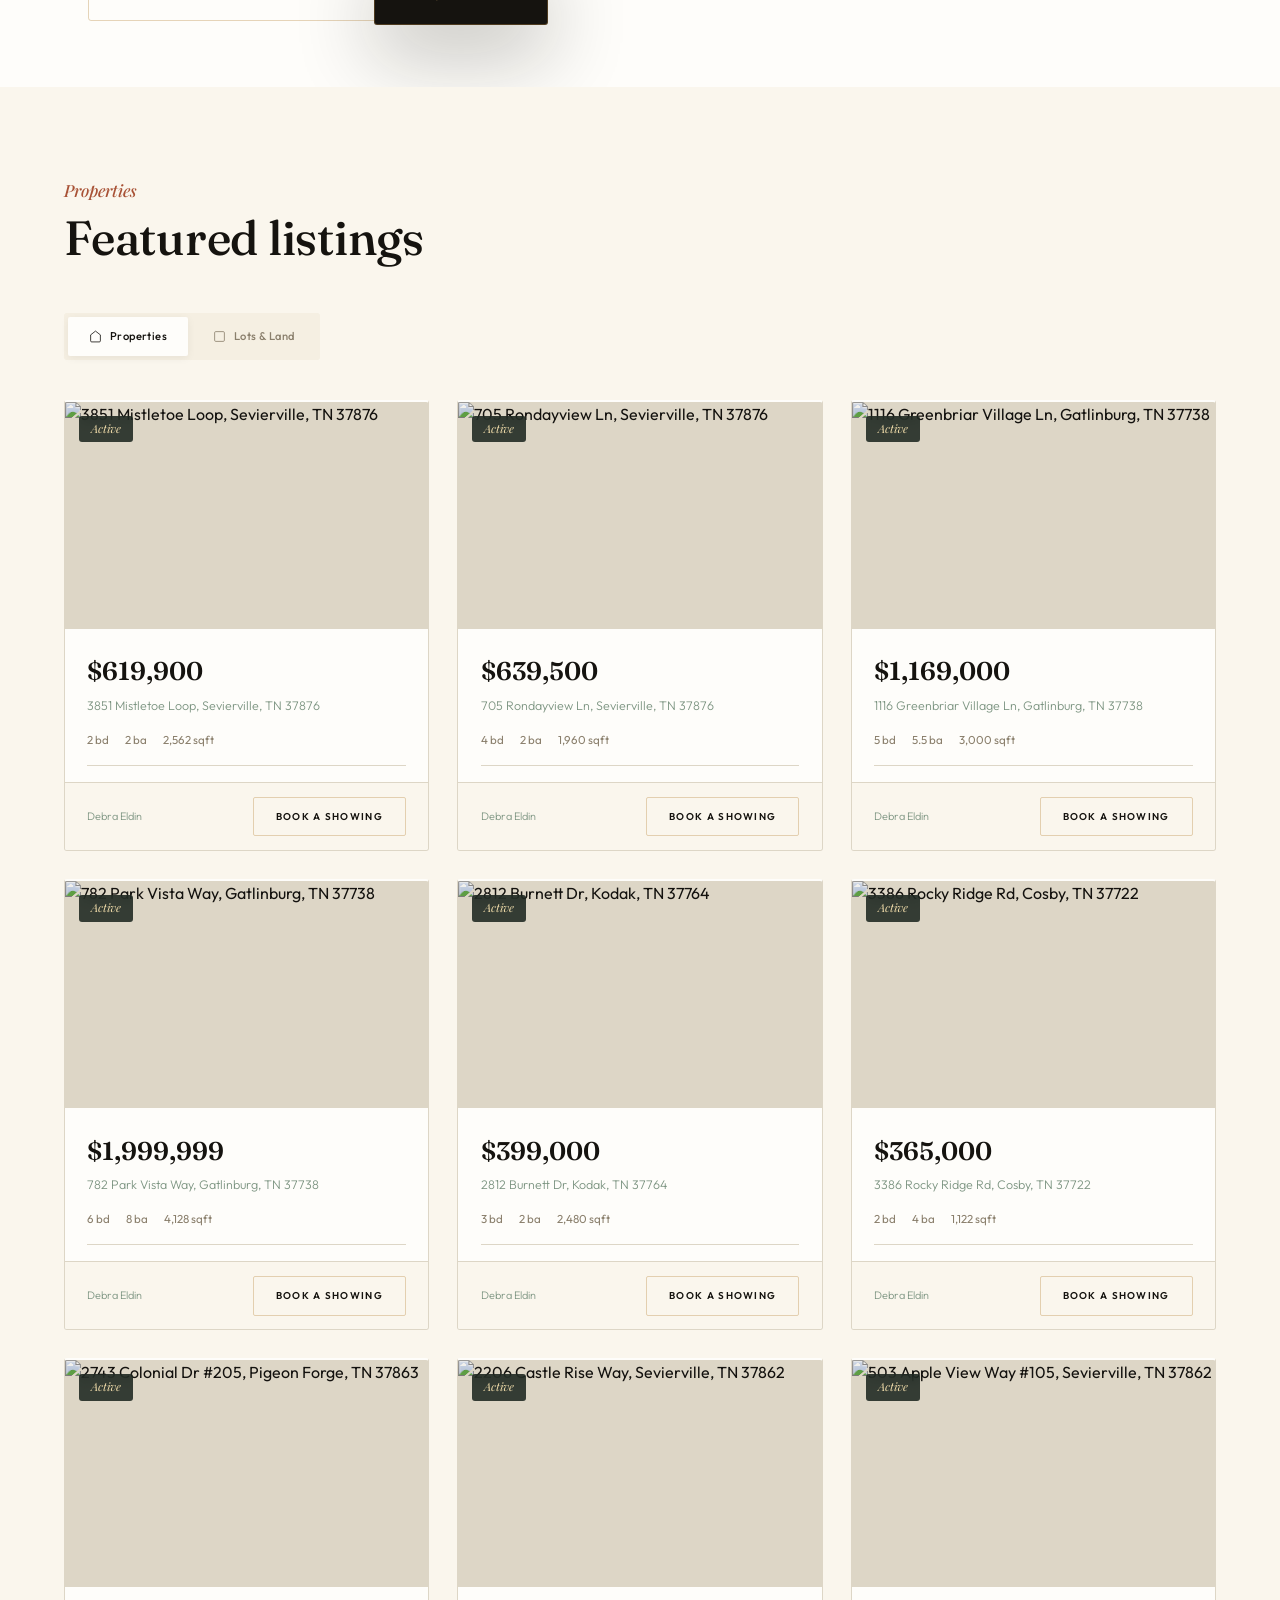
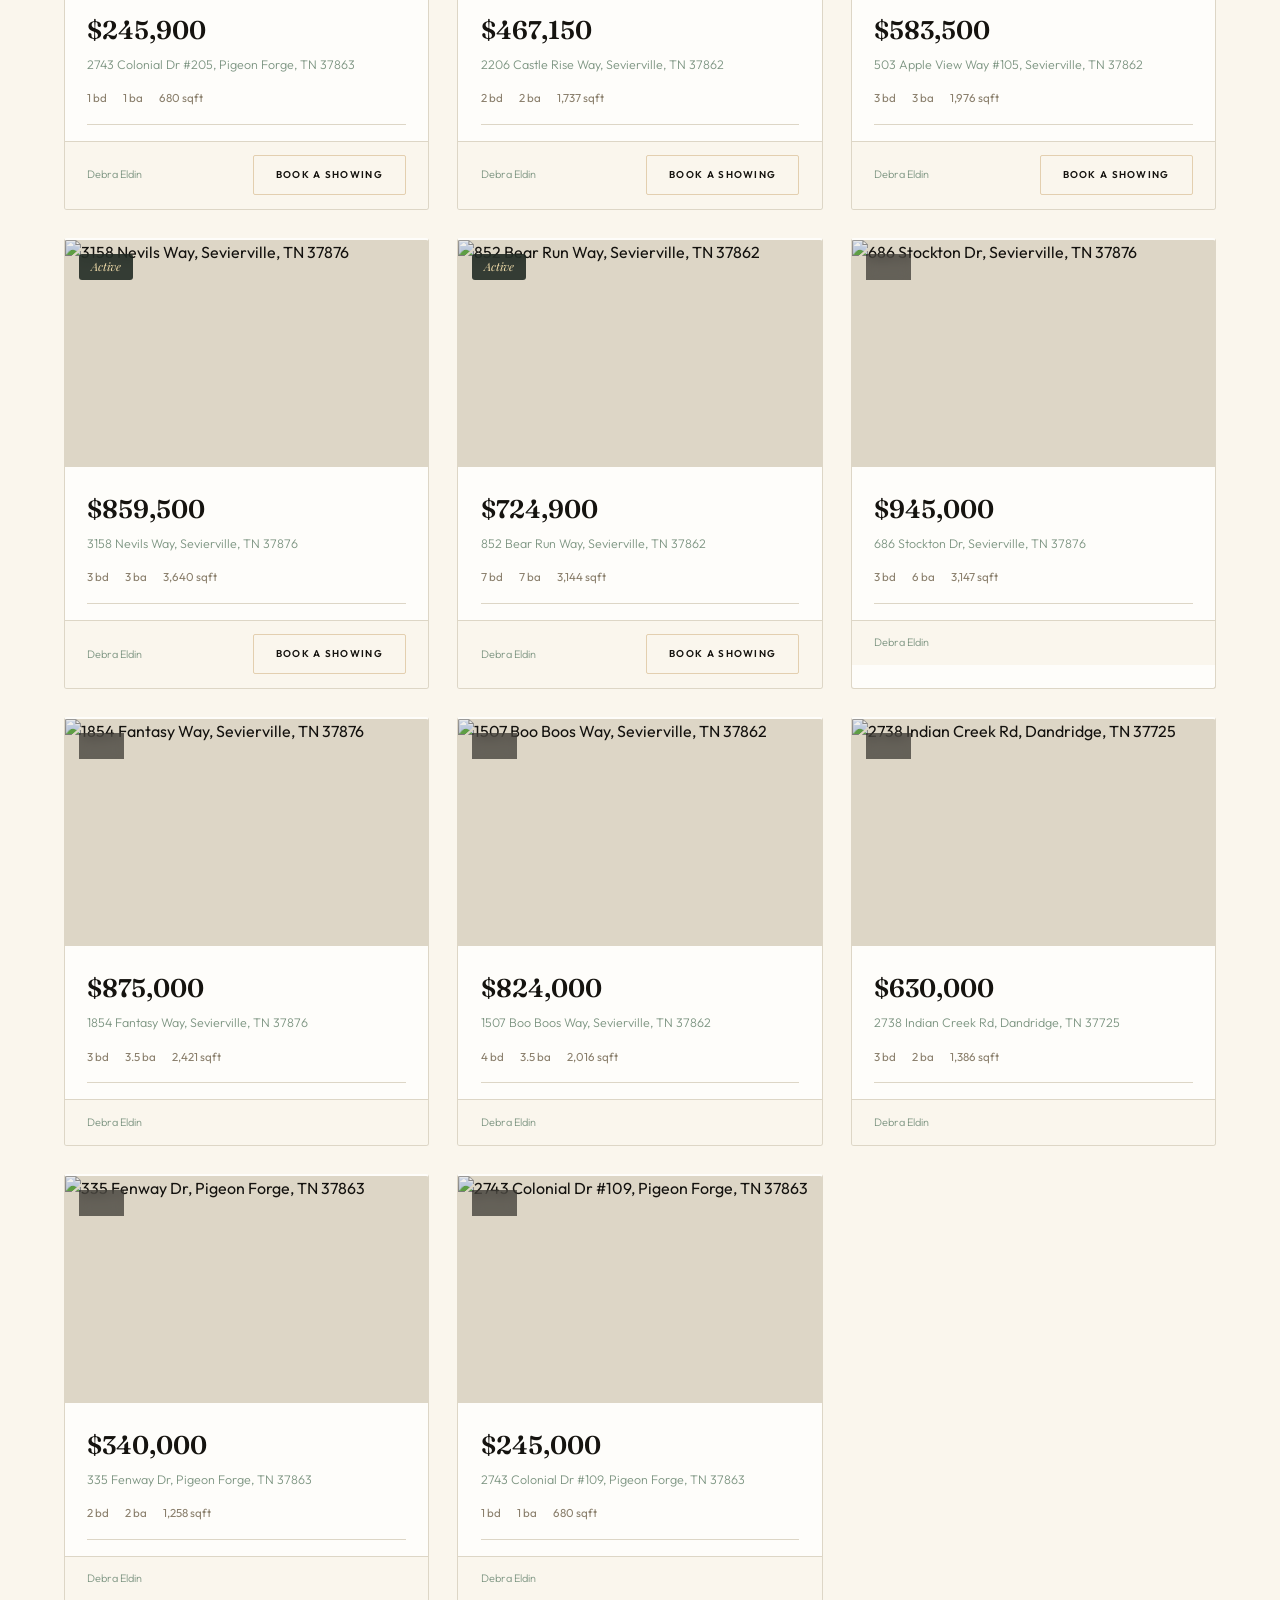
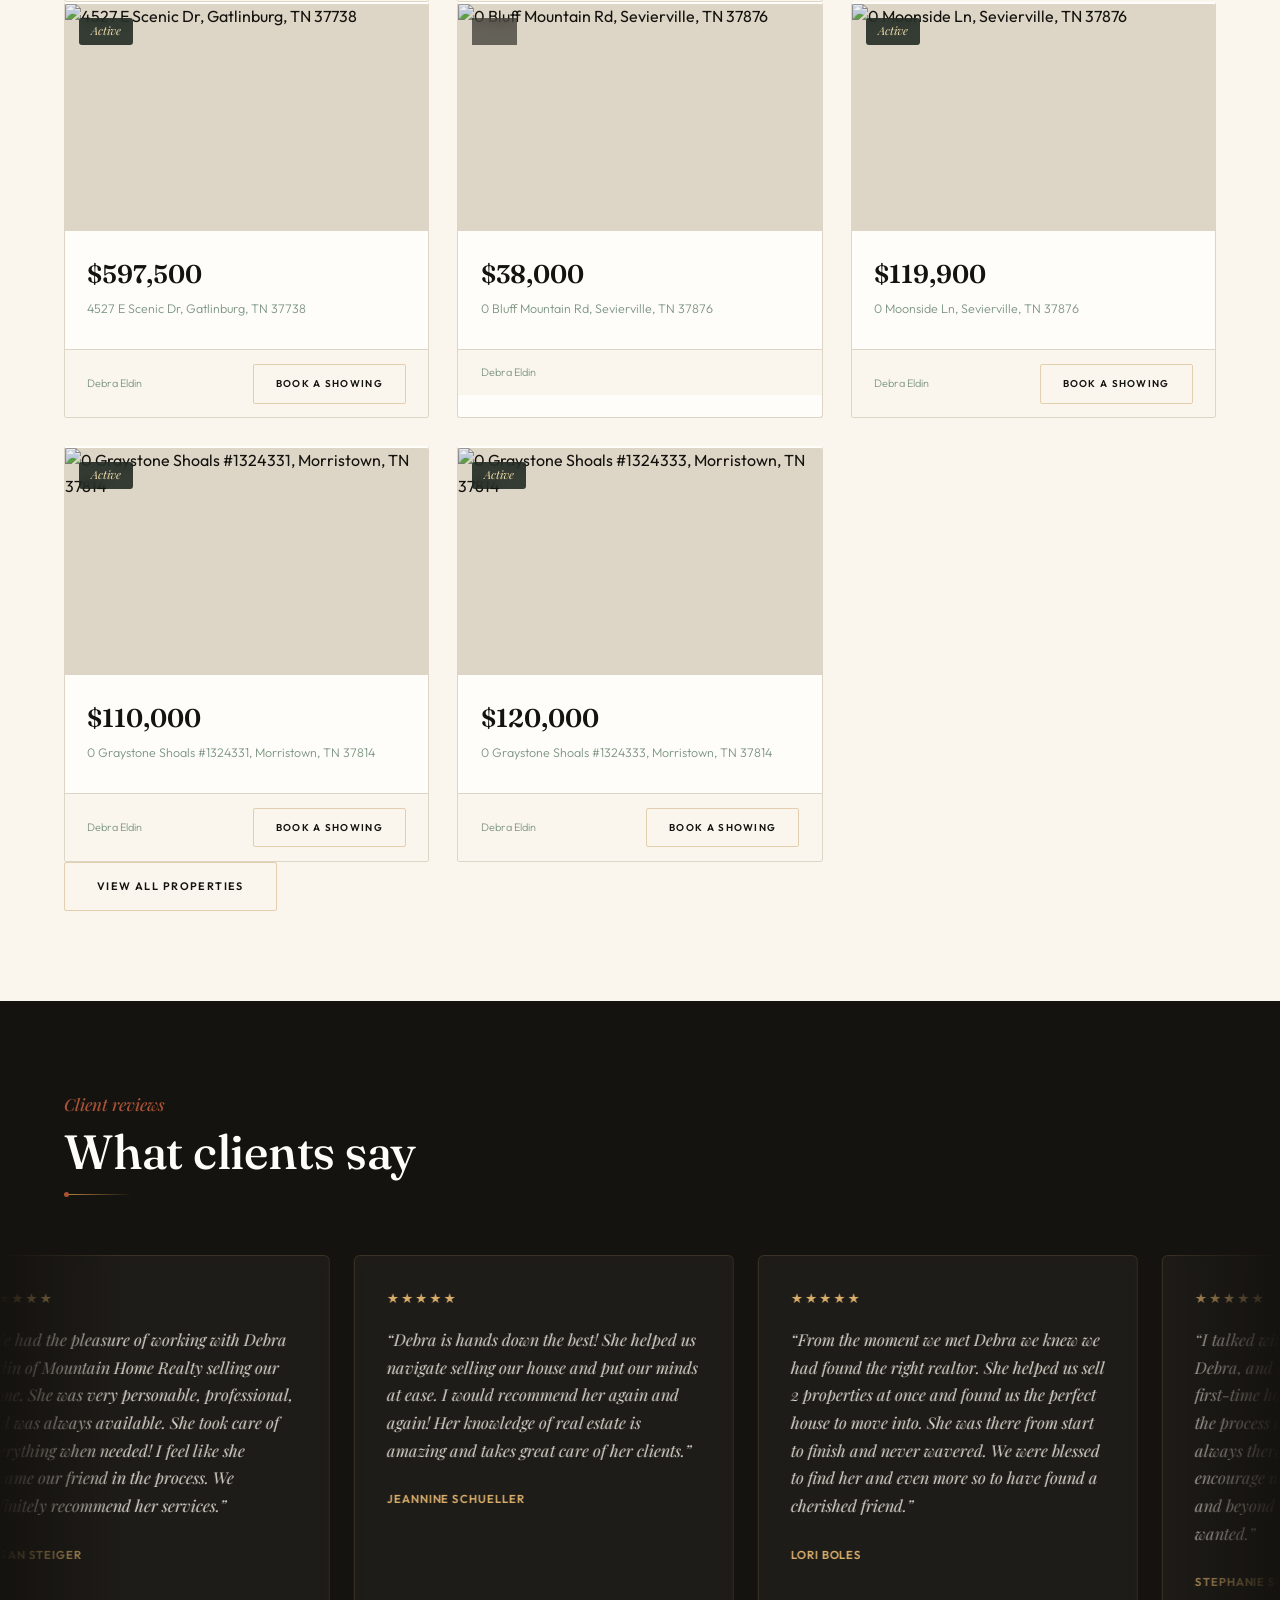
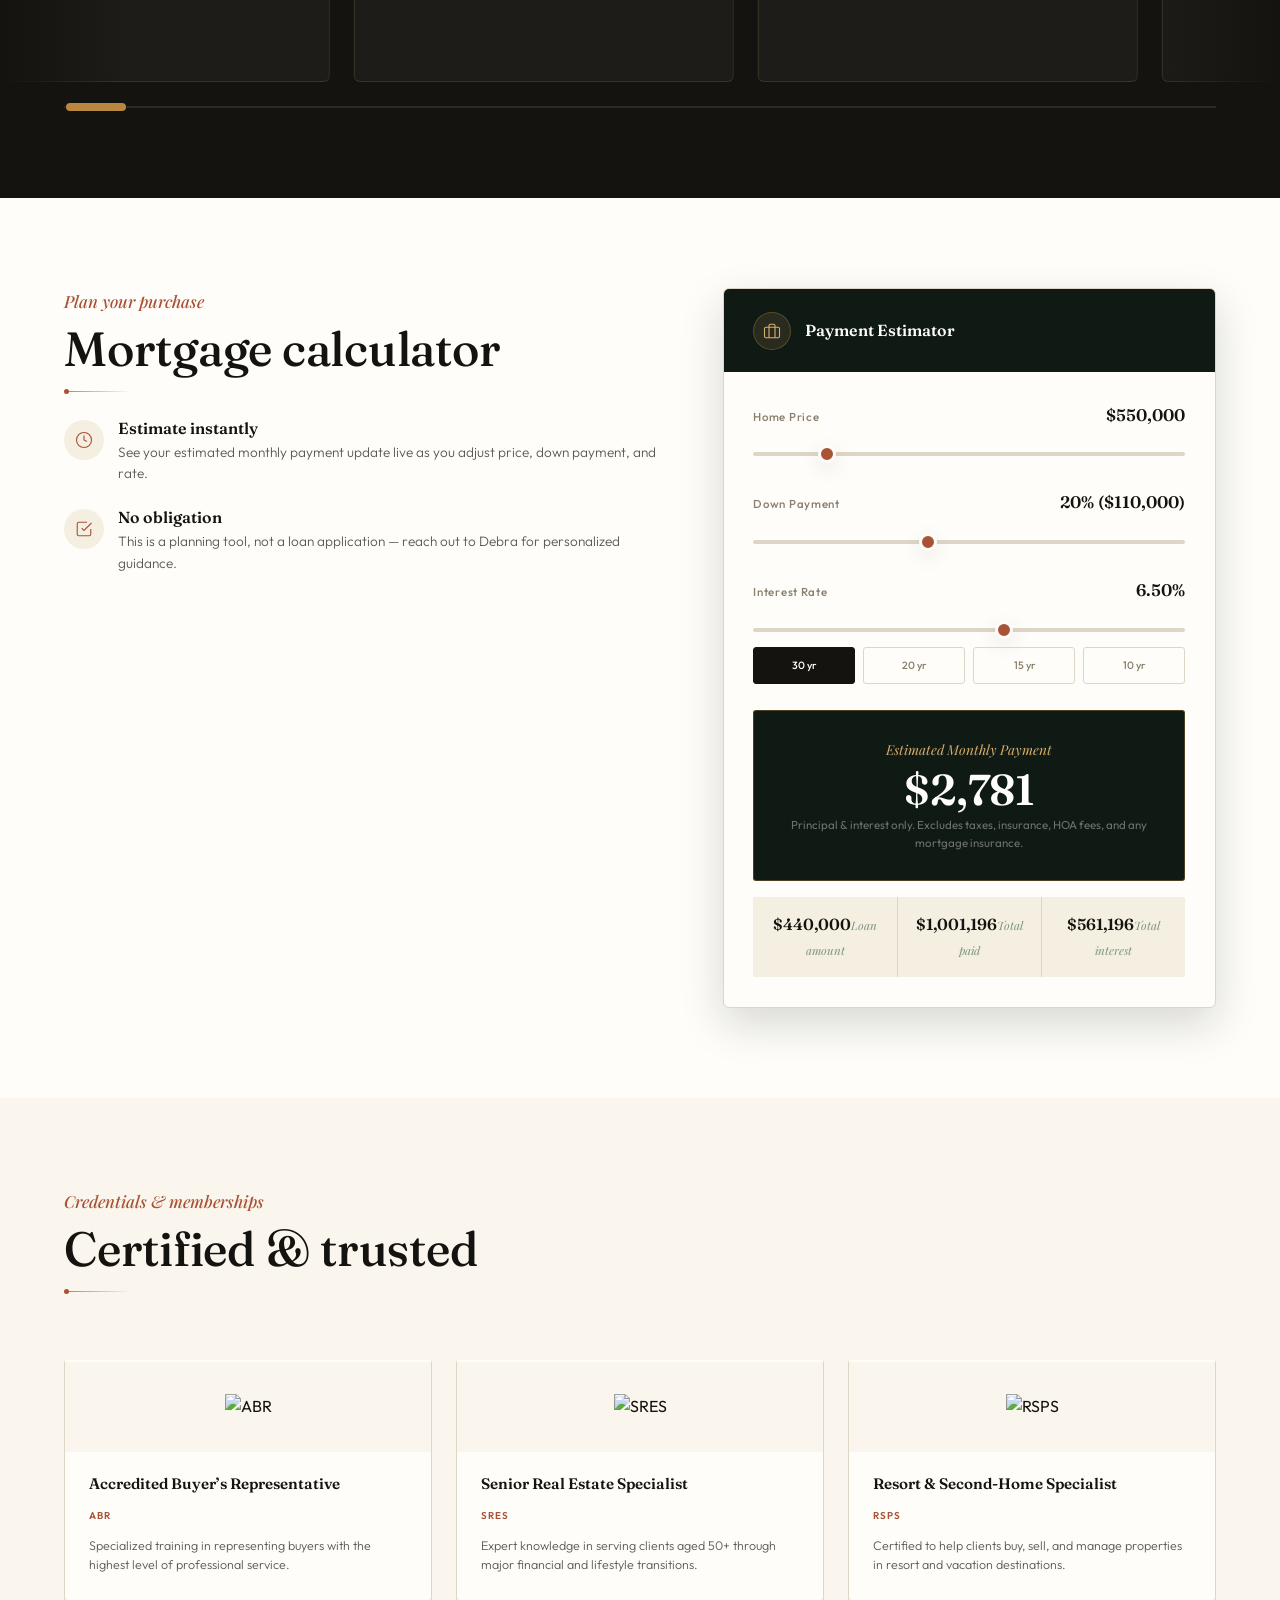
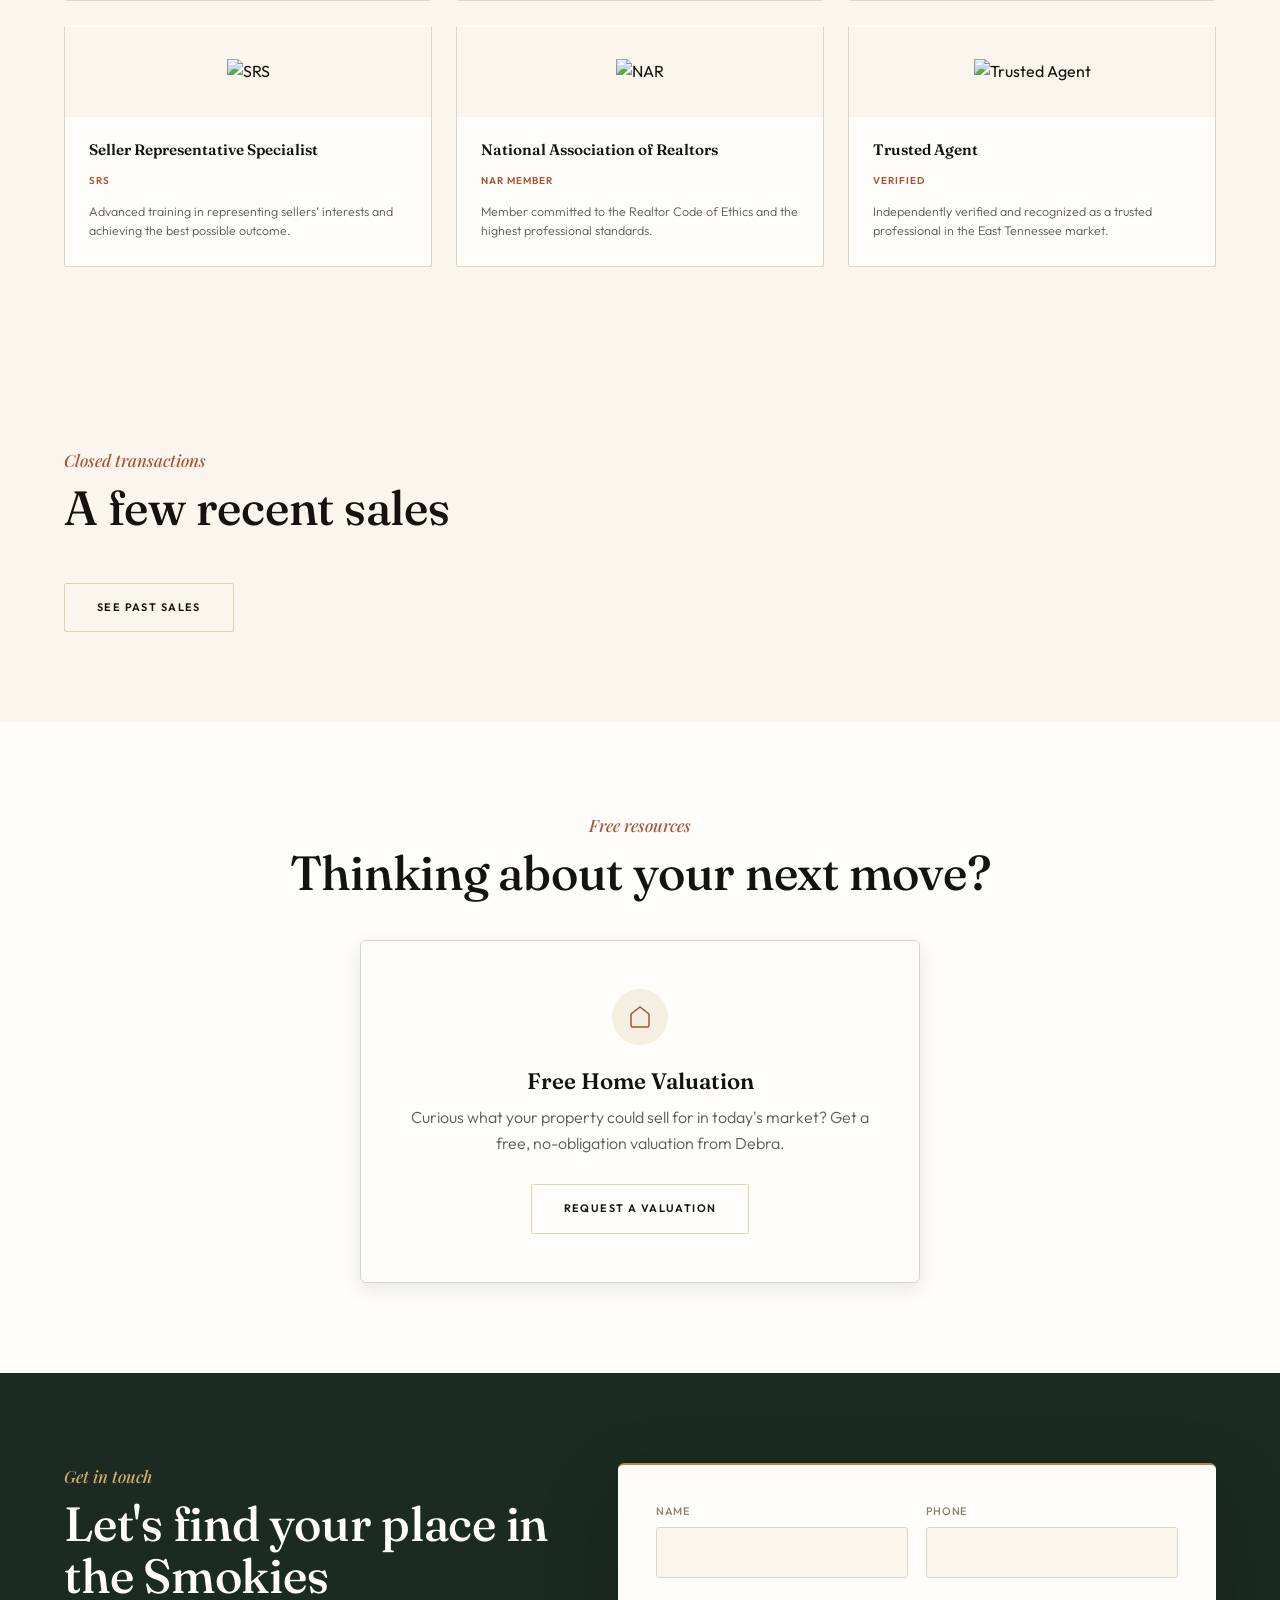
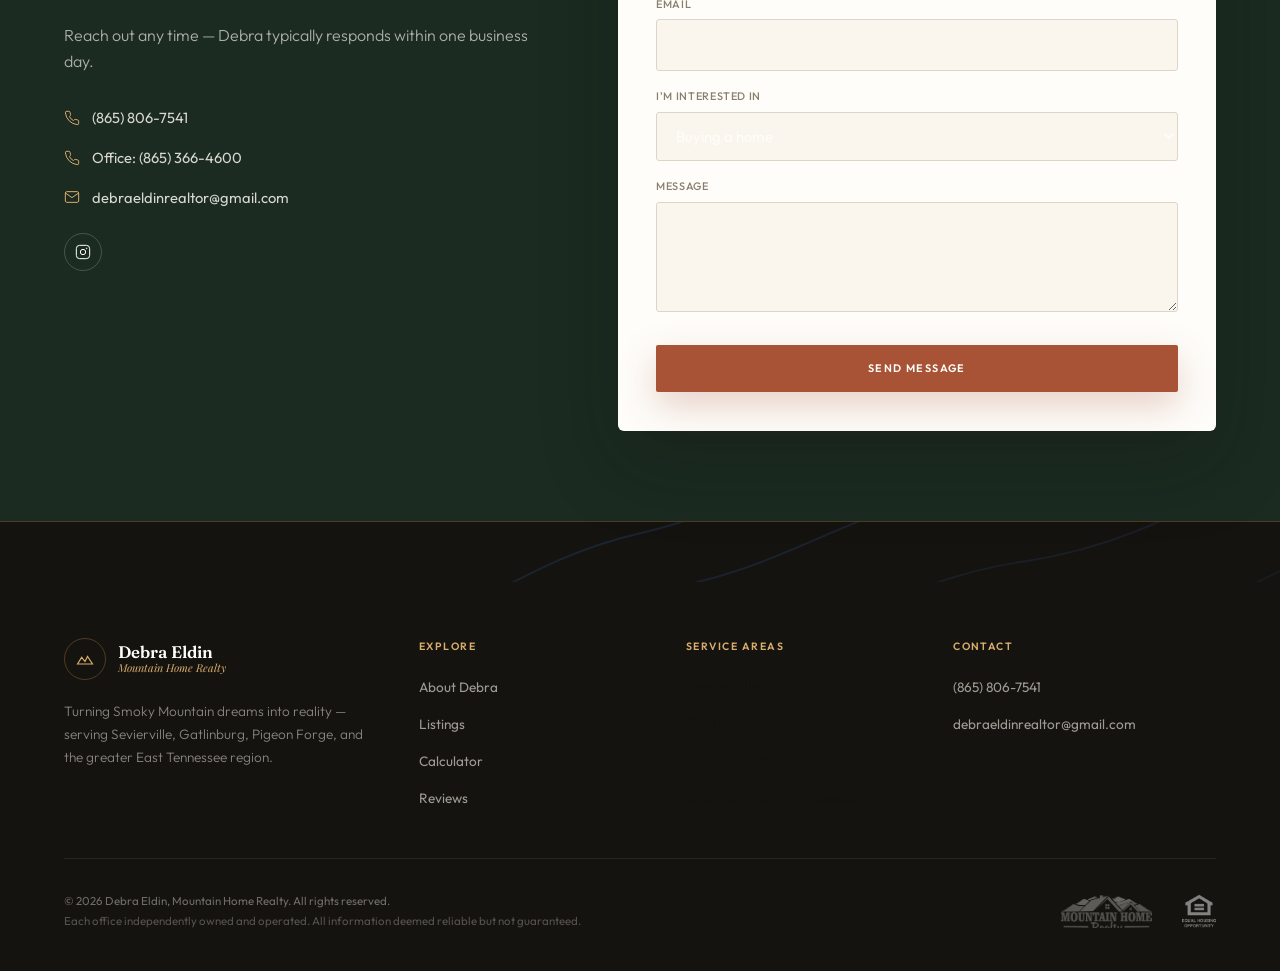
==== commit 0c5b50af: "Improve homepage browsing and valuation inquiries" ====
--- a/index.html
+++ b/index.html
@@ -1,377 +1,391 @@
-<!DOCTYPE html>
-<html lang="en">
-<head>
-<meta charset="UTF-8">
-<meta name="viewport" content="width=device-width, initial-scale=1.0">
-<title>Smoky Mountain Living with Debra | Debra Eldin, Realtor — Mountain Home Realty</title>
-<meta name="description" content="Licensed Realtor serving Sevierville, Gatlinburg, Pigeon Forge, and the greater East Tennessee region. Specializing in residential homes, cabins, STR investment properties, relocations, and land.">
-<link rel="canonical" href="https://smokymountainlivingwithdebra.com/">
-<meta property="og:title" content="Smoky Mountain Living with Debra">
-<meta property="og:description" content="Licensed Realtor serving the Smoky Mountains region of East Tennessee — homes, cabins, STR investments, and land.">
-<meta property="og:type" content="website">
-<meta name="twitter:card" content="summary_large_image">
-<link rel="icon" type="image/png" href="assets/favicon.png">
-<link rel="preconnect" href="https://fonts.googleapis.com">
-<link rel="preconnect" href="https://fonts.gstatic.com" crossorigin>
-<link href="https://fonts.googleapis.com/css2?family=Fraunces:ital,opsz,wght@0,9..144,400;0,9..144,500;0,9..144,600;0,9..144,700;1,9..144,500;1,9..144,600&family=Playfair+Display:ital,wght@0,400;0,500;0,600;1,500&family=Outfit:wght@300;400;500;600;700&display=swap" rel="stylesheet">
-<link rel="stylesheet" href="css/00-tokens.css">
-<link rel="stylesheet" href="css/01-nav-hero.css">
-<link rel="stylesheet" href="css/02-sections.css">
-<link rel="stylesheet" href="css/03-footer-admin-motion.css">
-<script type="application/ld+json">
-{
-  "@context": "https://schema.org",
-  "@type": "RealEstateAgent",
-  "name": "Debra Eldin",
-  "worksFor": { "@type": "Organization", "name": "Mountain Home Realty" },
-  "email": "debraeldinrealtor@gmail.com",
-  "telephone": "+18658067541",
-  "areaServed": ["Sevierville TN", "Gatlinburg TN", "Pigeon Forge TN", "East Tennessee"],
-  "description": "Licensed Realtor serving Sevierville, Gatlinburg, Pigeon Forge, and the greater East Tennessee region."
-}
-</script>
-</head>
-<body>
-
-<a href="#main" class="sr-only">Skip to content</a>
-
-<!-- ═══ NAV ═══ -->
-<nav class="nav" id="siteNav">
-  <div class="nav-bar">
-    <a href="#top" class="nav-brand">
-      <span class="nav-mark"><svg width="20" height="20" viewBox="0 0 24 24" fill="none" stroke="#D9AE6C" stroke-width="1.4"><path d="M3 18l5-8 4 5 3-6 6 9H3z"/></svg></span>
-      <span class="nav-brand-text">
-        <span class="nav-brand-main">Debra Eldin</span>
-        <span class="nav-brand-sub">Mountain Home Realty</span>
-      </span>
-    </a>
-    <ul class="nav-links">
-      <li><a href="#about">About</a></li>
-      <li><a href="#listings">Listings</a></li>
-      <li><a href="#calculator">Calculator</a></li>
-      <li><a href="#testimonials">Reviews</a></li>
-      <li><a href="#contact">Contact</a></li>
-    </ul>
-    <a href="#contact" class="nav-cta">Get in Touch</a>
-    <button class="nav-toggle" id="navToggle" aria-label="Menu"><span></span><span></span><span></span></button>
-  </div>
-  <div class="nav-drawer" id="navDrawer">
-    <a href="#about">About</a>
-    <a href="#listings">Listings</a>
-    <a href="#calculator">Calculator</a>
-    <a href="#testimonials">Reviews</a>
-    <a href="#contact">Contact</a>
-  </div>
-</nav>
-
-<main id="main">
-
-<!-- ═══ HERO ═══ -->
-<section class="hero" id="top">
-  <div class="hero-copy">
-    <div class="hero-topo" style="background-image:url('assets/topo.svg');background-size:cover" aria-hidden="true"></div>
-    <span class="hero-kicker">Mountain Home Realty, East Tennessee</span>
-    <h1 class="hero-h1">Turning Smoky<br>Mountain Dreams<br><em>Into Reality</em></h1>
-    <p class="hero-sub">From cozy cabins to sprawling mountain estates — expert guidance through every step of buying or selling in the Smokies.</p>
-    <div class="hero-actions">
-      <a href="#listings" class="btn btn-clay">Browse Listings</a>
-      <a href="#contact" class="btn btn-ghost">Talk to Debra</a>
-    </div>
-    <div class="hero-ledger">
-      <div><span class="hero-stat-n">32<span style="color:var(--brass-light)">+</span></span><span class="hero-stat-l">Years local</span></div>
-      <div class="hero-ledger-div"></div>
-      <div><span class="hero-stat-n">200<span style="color:var(--brass-light)">+</span></span><span class="hero-stat-l">Homes closed</span></div>
-      <div class="hero-ledger-div"></div>
-      <div><span class="hero-stat-n">5<span style="color:var(--brass-light)">&#9733;</span></span><span class="hero-stat-l">Client rated</span></div>
-    </div>
-  </div>
-  <div class="hero-visual">
-    <video autoplay muted loop playsinline preload="auto" poster="https://images.squarespace-cdn.com/content/v1/69a344c6bfe7aa136487d772/3cb6b16c-388c-440a-8906-25395cc3e262/IMG_1965.JPEG">
-      <source src="272183_medium.mp4" type="video/mp4">
-    </video>
-    <div class="hero-photo-bg" style="background-image:url('https://images.squarespace-cdn.com/content/v1/69a344c6bfe7aa136487d772/3cb6b16c-388c-440a-8906-25395cc3e262/IMG_1965.JPEG')"></div>
-    <div class="hero-visual-overlay"></div>
-    <div class="hero-badge">
-      <span class="hero-badge-icon"><svg width="18" height="18" viewBox="0 0 24 24" fill="none" stroke="#D9AE6C" stroke-width="1.6"><path d="M20 6L9 17l-5-5"/></svg></span>
-      <span><span class="hero-badge-t">MLS Certified</span><br><span class="hero-badge-s">Full-service brokerage</span></span>
-    </div>
-  </div>
-  <div class="hero-scroll-cue"><span>Scroll</span><div class="hero-scroll-line"></div></div>
-</section>
-
-<!-- ═══ ABOUT ═══ -->
-<section class="section section-paper" id="about">
-  <div class="wrap">
-    <div class="about-grid">
-      <div class="about-portrait-wrap reveal will-animate">
-        <img class="about-portrait" src="assets/debra-portrait.jpg" alt="Debra Eldin, Realtor">
-        <div class="about-portrait-frame"></div>
-        <div class="about-ribbon"><span class="about-ribbon-n">32</span><span class="about-ribbon-l">years in East TN</span></div>
-      </div>
-      <div class="reveal will-animate">
-        <span class="kicker">Your Smoky Mountain expert</span>
-        <h2 class="h-section">Meet Debra Eldin</h2>
-        <div class="rule"></div>
-        <div class="about-body">
-          <p>For over three decades, Debra Eldin has helped families, investors, and second-home buyers find their place in the Smoky Mountains. From Sevierville to Gatlinburg to Pigeon Forge, she brings deep local knowledge and a genuinely personal touch to every transaction.</p>
-          <p>Whether you're searching for a full-time residence, a short-term rental investment, or your family's mountain retreat, Debra's approach is the same: listen first, guide honestly, and never stop advocating for your best interest.</p>
-        </div>
-        <div class="about-cred-row">
-          <span class="cred-tag">ABR Certified</span>
-          <span class="cred-tag">SRES Specialist</span>
-          <span class="cred-tag">RSPS Resort Specialist</span>
-          <span class="cred-tag">NAR Member</span>
-        </div>
-      </div>
-    </div>
-  </div>
-</section>
-
-<!-- ═══ LISTINGS ═══ -->
-<section class="section section-linen" id="listings">
-  <div class="wrap">
-    <div class="section-head reveal will-animate">
-      <div>
-        <span class="kicker">Properties</span>
-        <h2 class="h-section">Featured listings</h2>
-      </div>
-    </div>
-    <div class="tabs-row reveal will-animate" role="tablist">
-      <button class="tab active" id="tab-homes" onclick="switchTab('homes')">
-        <svg width="13" height="13" viewBox="0 0 24 24" fill="none" stroke="currentColor" stroke-width="1.5"><path d="M3 9l9-7 9 7v11a2 2 0 0 1-2 2H5a2 2 0 0 1-2-2z"/></svg>
-        Properties
-      </button>
-      <button class="tab" id="tab-lots" onclick="switchTab('lots')">
-        <svg width="13" height="13" viewBox="0 0 24 24" fill="none" stroke="currentColor" stroke-width="1.5"><rect x="3" y="3" width="18" height="18" rx="2"/></svg>
-        Lots &amp; Land
-      </button>
-    </div>
-    <div class="card-grid" id="homesGrid"></div>
-    <div class="card-grid" id="lotsGrid" style="display:none"></div>
-    <p id="homesEmpty" style="display:none;text-align:center;color:var(--taupe);padding:3rem 0">No active properties right now — check back soon.</p>
-    <p id="lotsEmpty" style="display:none;text-align:center;color:var(--taupe);padding:3rem 0">No active lots right now — check back soon.</p>
-  </div>
-</section>
-
-<!-- ═══ CALCULATOR ═══ -->
-<section class="section section-paper" id="calculator">
-  <div class="wrap">
-    <div class="calc-grid">
-      <div class="reveal will-animate">
-        <span class="kicker">Plan your purchase</span>
-        <h2 class="h-section">Mortgage calculator</h2>
-        <div class="rule"></div>
-        <div class="calc-intro-item">
-          <span class="calc-intro-icon"><svg width="18" height="18" viewBox="0 0 24 24" fill="none" stroke="currentColor" stroke-width="1.5"><circle cx="12" cy="12" r="10"/><path d="M12 6v6l4 2"/></svg></span>
-          <div><h4>Estimate instantly</h4><p>See your estimated monthly payment update live as you adjust price, down payment, and rate.</p></div>
-        </div>
-        <div class="calc-intro-item">
-          <span class="calc-intro-icon"><svg width="18" height="18" viewBox="0 0 24 24" fill="none" stroke="currentColor" stroke-width="1.5"><path d="M9 11l3 3L22 4"/><path d="M21 12v7a2 2 0 0 1-2 2H5a2 2 0 0 1-2-2V5a2 2 0 0 1 2-2h11"/></svg></span>
-          <div><h4>No obligation</h4><p>This is a planning tool, not a loan application — reach out to Debra for personalized guidance.</p></div>
-        </div>
-      </div>
-      <div class="calc-card reveal will-animate">
-        <div class="calc-header">
-          <span class="calc-header-icon"><svg width="18" height="18" viewBox="0 0 24 24" fill="none" stroke="#D9AE6C" stroke-width="1.5"><rect x="2" y="7" width="20" height="14" rx="2"/><path d="M16 21V5a2 2 0 0 0-2-2H10a2 2 0 0 0-2 2v16"/></svg></span>
-          <span style="font-family:var(--display);color:var(--paper);font-weight:600">Payment Estimator</span>
-        </div>
-        <div class="calc-body">
-          <div class="calc-row">
-            <div class="calc-row-head"><span class="calc-label">Home Price</span><span class="calc-val" id="calcPriceVal"></span></div>
-            <input type="range" class="calc-slider" id="calcPrice" min="100000" max="3000000" step="5000" value="550000">
-          </div>
-          <div class="calc-row">
-            <div class="calc-row-head"><span class="calc-label">Down Payment</span><span class="calc-val" id="calcDownVal"></span></div>
-            <input type="range" class="calc-slider" id="calcDown" min="0" max="50" step="1" value="20">
-          </div>
-          <div class="calc-row">
-            <div class="calc-row-head"><span class="calc-label">Interest Rate</span><span class="calc-val" id="calcRateVal"></span></div>
-            <input type="range" class="calc-slider" id="calcRate" min="3" max="9" step="0.05" value="6.5">
-            <div class="calc-terms">
-              <button class="calc-term-btn active" data-term="30">30 yr</button>
-              <button class="calc-term-btn" data-term="20">20 yr</button>
-              <button class="calc-term-btn" data-term="15">15 yr</button>
-              <button class="calc-term-btn" data-term="10">10 yr</button>
-            </div>
-          </div>
-          <div class="calc-result">
-            <div class="calc-result-label">Estimated Monthly Payment</div>
-            <div class="calc-result-amount" id="calcMonthly"></div>
-            <div class="calc-result-sub">Principal &amp; interest only</div>
-          </div>
-          <div class="calc-breakdown">
-            <div class="calc-breakdown-item"><span class="calc-breakdown-val" id="calcLoanAmt"></span><span class="calc-breakdown-lbl">Loan amount</span></div>
-            <div class="calc-breakdown-item"><span class="calc-breakdown-val" id="calcTotalPaid"></span><span class="calc-breakdown-lbl">Total paid</span></div>
-            <div class="calc-breakdown-item"><span class="calc-breakdown-val" id="calcTotalInt"></span><span class="calc-breakdown-lbl">Total interest</span></div>
-          </div>
-        </div>
-      </div>
-    </div>
-  </div>
-</section>
-
-<!-- ═══ TESTIMONIALS ═══ -->
-<section class="section section-dark" id="testimonials">
-  <div class="wrap reveal will-animate" style="margin-bottom:2rem">
-    <span class="kicker">Client reviews</span>
-    <h2 class="h-section">What clients say</h2>
-    <div class="rule"></div>
-  </div>
-  <div class="t-marquee">
-    <div class="t-track" id="tTrack"></div>
-  </div>
-  <div class="t-sb-wrap">
-    <div class="t-sb-track" id="tSbTrack"><div class="t-sb-thumb" id="tThumb"></div></div>
-  </div>
-</section>
-
-<!-- ═══ CERTS ═══ -->
-<section class="section section-linen" id="certs">
-  <div class="wrap">
-    <div class="reveal will-animate" style="margin-bottom:2.5rem">
-      <span class="kicker">Credentials &amp; memberships</span>
-      <h2 class="h-section">Certified &amp; trusted</h2>
-      <div class="rule"></div>
-    </div>
-    <div class="cert-grid" id="certGrid"></div>
-  </div>
-</section>
-
-<!-- ═══ RESOURCES ═══ -->
-<section class="section section-paper" id="resources">
-  <div class="wrap">
-    <div class="reveal will-animate" style="text-align:center;margin-bottom:2.5rem">
-      <span class="kicker">Free resources</span>
-      <h2 class="h-section">Thinking about your next move?</h2>
-    </div>
-    <div class="res-card reveal will-animate">
-      <span class="res-icon"><svg width="24" height="24" viewBox="0 0 24 24" fill="none" stroke="currentColor" stroke-width="1.5"><path d="M3 9l9-7 9 7v11a2 2 0 0 1-2 2H5a2 2 0 0 1-2-2z"/></svg></span>
-      <h3 class="res-title">Free Home Valuation</h3>
-      <p class="res-body">Curious what your property could sell for in today's market? Get a free, no-obligation valuation from Debra.</p>
-      <a href="#contact" class="btn btn-outline">Request a Valuation</a>
-    </div>
-  </div>
-</section>
-
-<!-- ═══ CONTACT ═══ -->
-<section class="section section-forest" id="contact">
-  <div class="wrap">
-    <div class="contact-grid">
-      <div class="reveal will-animate">
-        <span class="kicker" style="color:var(--brass-light)">Get in touch</span>
-        <h2 class="h-section" style="color:var(--paper)">Let's find your place in the Smokies</h2>
-        <p style="color:rgba(250,246,237,0.65);margin:1.25rem 0 2rem;font-weight:300">Reach out any time — Debra typically responds within one business day.</p>
-        <div class="contact-detail">
-          <svg width="16" height="16" viewBox="0 0 24 24" fill="none" stroke="currentColor" stroke-width="1.5"><path d="M22 16.92v3a2 2 0 0 1-2.18 2A19.79 19.79 0 0 1 2.11 4.18 2 2 0 0 1 4.11 2h3a2 2 0 0 1 2 1.72c.127.96.361 1.903.7 2.81a2 2 0 0 1-.45 2.11L8.09 9.91a16 16 0 0 0 6 6l1.27-1.27a2 2 0 0 1 2.11-.45c.907.339 1.85.573 2.81.7A2 2 0 0 1 22 16.92z"/></svg>
-          <a href="tel:8658067541">(865) 806-7541</a>
-        </div>
-        <div class="contact-detail">
-          <svg width="16" height="16" viewBox="0 0 24 24" fill="none" stroke="currentColor" stroke-width="1.5"><path d="M22 16.92v3a2 2 0 0 1-2.18 2A19.79 19.79 0 0 1 2.11 4.18 2 2 0 0 1 4.11 2h3a2 2 0 0 1 2 1.72c.127.96.361 1.903.7 2.81a2 2 0 0 1-.45 2.11L8.09 9.91a16 16 0 0 0 6 6l1.27-1.27a2 2 0 0 1 2.11-.45c.907.339 1.85.573 2.81.7A2 2 0 0 1 22 16.92z"/></svg>
-          <span>Office: (865) 366-4600</span>
-        </div>
-        <div class="contact-detail">
-          <svg width="16" height="16" viewBox="0 0 24 24" fill="none" stroke="currentColor" stroke-width="1.5"><path d="M4 4h16c1.1 0 2 .9 2 2v12c0 1.1-.9 2-2 2H4c-1.1 0-2-.9-2-2V6c0-1.1.9-2 2-2z"/><polyline points="22,6 12,13 2,6"/></svg>
-          <a href="mailto:debraeldinrealtor@gmail.com">debraeldinrealtor@gmail.com</a>
-        </div>
-        <div class="contact-social">
-          <a href="https://www.instagram.com/debraeldinrealtor" target="_blank" rel="noopener" class="social-btn" aria-label="Instagram">
-            <svg width="16" height="16" viewBox="0 0 24 24" fill="none" stroke="currentColor" stroke-width="1.5"><rect x="2" y="2" width="20" height="20" rx="5"/><circle cx="12" cy="12" r="4"/><circle cx="17.5" cy="6.5" r="0.5" fill="currentColor"/></svg>
-          </a>
-        </div>
-      </div>
-      <div class="cf reveal will-animate">
-        <form id="contactForm">
-          <input type="text" name="cfHoney" style="display:none" tabindex="-1" autocomplete="off">
-          <div class="cf-row">
-            <div class="cf-field"><label>Name</label><input class="cf-input" name="name" required></div>
-            <div class="cf-field"><label>Phone</label><input class="cf-input" name="phone" type="tel"></div>
-          </div>
-          <div class="cf-field"><label>Email</label><input class="cf-input" name="email" type="email" required></div>
-          <div class="cf-field">
-            <label>I'm interested in</label>
-            <select class="cf-select" name="interest">
-              <option>Buying a home</option>
-              <option>Selling a home</option>
-              <option>Land / lots</option>
-              <option>Just browsing</option>
-            </select>
-          </div>
-          <div class="cf-field"><label>Message</label><textarea class="cf-textarea" name="message" required></textarea></div>
-          <button type="submit" class="btn btn-clay cf-submit">Send Message</button>
-        </form>
-      </div>
-    </div>
-  </div>
-</section>
-
-</main>
-
-<!-- ═══ FOOTER ═══ -->
-<footer class="footer">
-  <div class="topo-divider footer-topo" style="background-image:url('assets/topo.svg')" aria-hidden="true"></div>
-  <div class="wrap">
-    <div class="footer-grid">
-      <div>
-        <div class="footer-brand">
-          <span class="nav-mark"><svg width="20" height="20" viewBox="0 0 24 24" fill="none" stroke="#D9AE6C" stroke-width="1.4"><path d="M3 18l5-8 4 5 3-6 6 9H3z"/></svg></span>
-          <span class="nav-brand-text"><span class="nav-brand-main">Debra Eldin</span><span class="nav-brand-sub">Mountain Home Realty</span></span>
-        </div>
-        <p class="footer-tagline">Turning Smoky Mountain dreams into reality — serving Sevierville, Gatlinburg, Pigeon Forge, and the greater East Tennessee region.</p>
-      </div>
-      <div>
-        <div class="footer-heading">Explore</div>
-        <ul class="footer-links">
-          <li><a href="#about">About Debra</a></li>
-          <li><a href="#listings">Listings</a></li>
-          <li><a href="#calculator">Calculator</a></li>
-          <li><a href="#testimonials">Reviews</a></li>
-        </ul>
-      </div>
-      <div>
-        <div class="footer-heading">Service Areas</div>
-        <ul class="footer-links">
-          <li>Sevierville</li>
-          <li>Gatlinburg</li>
-          <li>Pigeon Forge</li>
-          <li>Greater East Tennessee</li>
-        </ul>
-      </div>
-      <div>
-        <div class="footer-heading">Contact</div>
-        <ul class="footer-links">
-          <li><a href="tel:8658067541">(865) 806-7541</a></li>
-          <li><a href="mailto:debraeldinrealtor@gmail.com">debraeldinrealtor@gmail.com</a></li>
-        </ul>
-      </div>
-    </div>
-    <div class="footer-bottom">
-      <p class="footer-copy">&copy; <span id="yearNow"></span> Debra Eldin, Mountain Home Realty. All rights reserved.<br><span style="opacity:0.7">Each office independently owned and operated. All information deemed reliable but not guaranteed.</span></p>
-      <div class="footer-logos">
-        <img src="assets/mhr-logo-white.png" alt="Mountain Home Realty">
-        <img src="assets/eho-logo.webp" alt="Equal Housing Opportunity" style="filter:invert(1)">
-      </div>
-    </div>
-  </div>
-</footer>
-
-<button class="to-top" id="toTop" aria-label="Back to top">
-  <svg width="18" height="18" viewBox="0 0 24 24" fill="none" stroke="currentColor" stroke-width="2"><path d="M12 19V5M5 12l7-7 7 7"/></svg>
-</button>
-
-<script src="js/data.js"></script>
-<script src="js/app.js"></script>
-<script>
-  document.getElementById('yearNow').textContent = new Date().getFullYear();
-  var certGrid = document.getElementById('certGrid');
-  SITE_DATA.certs.forEach(function(c, i) {
-    var el = document.createElement('div');
-    el.className = 'cert-card reveal will-animate';
-    el.style.transitionDelay = ((i % 3) * 0.1) + 's';
-    el.innerHTML = '<div class="cert-card-img"><img src="' + c.img + '" alt="' + c.alt + '" loading="lazy"></div>' +
-      '<div class="cert-body"><p class="cert-name">' + c.name + '</p><span class="cert-abbr">' + c.abbr + '</span><p class="cert-desc">' + c.desc + '</p></div>';
-    certGrid.appendChild(el);
-  });
-  observeReveals(document);
-</script>
-</body>
+<!DOCTYPE html>
+<html lang="en">
+<head>
+<meta charset="UTF-8">
+<meta name="viewport" content="width=device-width, initial-scale=1.0">
+<title>Smoky Mountain Living with Debra | Debra Eldin, Realtor — Mountain Home Realty</title>
+<meta name="description" content="Licensed Realtor serving Sevierville, Gatlinburg, Pigeon Forge, and the greater East Tennessee region. Specializing in residential homes, cabins, STR investment properties, relocations, and land.">
+<link rel="canonical" href="https://www.debraeldinrealtor.com/">
+<meta property="og:title" content="Smoky Mountain Living with Debra">
+<meta property="og:description" content="Licensed Realtor serving the Smoky Mountains region of East Tennessee — homes, cabins, STR investments, and land.">
+<meta property="og:url" content="https://www.debraeldinrealtor.com/">
+<meta property="og:image" content="https://www.debraeldinrealtor.com/assets/debra-portrait.jpg">
+<meta property="og:type" content="website">
+<meta name="twitter:card" content="summary_large_image">
+<link rel="icon" type="image/png" href="assets/favicon.png">
+<link rel="preconnect" href="https://fonts.googleapis.com">
+<link rel="preconnect" href="https://fonts.gstatic.com" crossorigin>
+<link href="https://fonts.googleapis.com/css2?family=Fraunces:ital,opsz,wght@0,9..144,400;0,9..144,500;0,9..144,600;0,9..144,700;1,9..144,500;1,9..144,600&family=Playfair+Display:ital,wght@0,400;0,500;0,600;1,500&family=Outfit:wght@300;400;500;600;700&display=swap" rel="stylesheet">
+<link rel="stylesheet" href="css/00-tokens.css">
+<link rel="stylesheet" href="css/01-nav-hero.css">
+<link rel="stylesheet" href="css/02-sections.css">
+<link rel="stylesheet" href="css/03-footer-admin-motion.css">
+<script type="application/ld+json">
+{
+  "@context": "https://schema.org",
+  "@type": "RealEstateAgent",
+  "name": "Debra Eldin",
+  "worksFor": { "@type": "Organization", "name": "Mountain Home Realty" },
+  "email": "debraeldinrealtor@gmail.com",
+  "telephone": "+18658067541",
+  "areaServed": ["Sevierville TN", "Gatlinburg TN", "Pigeon Forge TN", "East Tennessee"],
+  "description": "Licensed Realtor serving Sevierville, Gatlinburg, Pigeon Forge, and the greater East Tennessee region."
+}
+</script>
+</head>
+<body>
+
+<a href="#main" class="sr-only">Skip to content</a>
+
+<!-- ═══ NAV ═══ -->
+<nav class="nav" id="siteNav">
+  <div class="nav-bar">
+    <a href="#top" class="nav-brand">
+      <span class="nav-mark"><svg width="20" height="20" viewBox="0 0 24 24" fill="none" stroke="#D9AE6C" stroke-width="1.4"><path d="M3 18l5-8 4 5 3-6 6 9H3z"/></svg></span>
+      <span class="nav-brand-text">
+        <span class="nav-brand-main">Debra Eldin</span>
+        <span class="nav-brand-sub">Mountain Home Realty</span>
+      </span>
+    </a>
+    <ul class="nav-links">
+      <li><a href="#about">About</a></li>
+      <li><a href="#listings">Listings</a></li>
+      <li><a href="#calculator">Calculator</a></li>
+      <li><a href="#testimonials">Reviews</a></li>
+      <li><a href="#contact">Contact</a></li>
+    </ul>
+    <a href="#contact" class="nav-cta">Get in Touch</a>
+    <button class="nav-toggle" id="navToggle" aria-label="Menu" aria-expanded="false" aria-controls="navDrawer"><span></span><span></span><span></span></button>
+  </div>
+  <div class="nav-drawer" id="navDrawer" inert>
+    <a href="#about">About</a>
+    <a href="#listings">Listings</a>
+    <a href="#calculator">Calculator</a>
+    <a href="#testimonials">Reviews</a>
+    <a href="#contact">Contact</a>
+  </div>
+</nav>
+
+<main id="main">
+
+<!-- ═══ HERO ═══ -->
+<section class="hero" id="top">
+  <div class="hero-copy">
+    <div class="hero-topo" style="background-image:url('assets/topo.svg');background-size:cover" aria-hidden="true"></div>
+    <span class="hero-kicker">Mountain Home Realty, East Tennessee</span>
+    <h1 class="hero-h1">Turning Smoky<br>Mountain Dreams<br><em>Into Reality</em></h1>
+    <p class="hero-sub">Buying from out of state, selling a home, or finding your mountain retreat? Get local insight, responsive communication, and personal guidance from Debra.</p>
+    <div class="hero-actions">
+      <a href="#listings" class="btn btn-clay">Browse Listings</a>
+      <a href="#contact" class="btn btn-ghost">Talk to Debra</a>
+    </div>
+    <div class="hero-ledger">
+      <div><span class="hero-stat-n">32<span style="color:var(--brass-light)">+</span></span><span class="hero-stat-l">Years local</span></div>
+      <div class="hero-ledger-div"></div>
+      <div><span class="hero-stat-n">200<span style="color:var(--brass-light)">+</span></span><span class="hero-stat-l">Homes closed</span></div>
+      <div class="hero-ledger-div"></div>
+      <div><span class="hero-stat-n">5<span style="color:var(--brass-light)">&#9733;</span></span><span class="hero-stat-l">Client rated</span></div>
+    </div>
+  </div>
+  <div class="hero-visual">
+    <video muted loop playsinline preload="none" aria-label="Smoky Mountain scenery" poster="assets/mountain-poster.jpg">
+      <source data-src="assets/mountain-scenery.mp4" type="video/mp4">
+    </video>
+    <div class="hero-photo-bg" style="background-image:url('assets/mountain-poster.jpg')"></div>
+    <div class="hero-visual-overlay"></div>
+    <button type="button" class="video-control" id="videoToggle" aria-pressed="false">Play scenery</button>
+    <div class="hero-badge">
+      <span class="hero-badge-icon"><svg width="18" height="18" viewBox="0 0 24 24" fill="none" stroke="#D9AE6C" stroke-width="1.6"><path d="M20 6L9 17l-5-5"/></svg></span>
+      <span><span class="hero-badge-t">Local guidance</span><br><span class="hero-badge-s">Homes, cabins &amp; land</span></span>
+    </div>
+  </div>
+  <div class="hero-scroll-cue"><span>Scroll</span><div class="hero-scroll-line"></div></div>
+</section>
+
+<!-- ═══ ABOUT ═══ -->
+<section class="section section-paper" id="about">
+  <div class="wrap">
+    <div class="about-grid">
+      <div class="about-portrait-wrap reveal">
+        <img class="about-portrait" src="assets/debra-portrait.jpg" alt="Debra Eldin, Realtor">
+        <div class="about-portrait-frame"></div>
+        <div class="about-ribbon"><span class="about-ribbon-n">32</span><span class="about-ribbon-l">years in East TN</span></div>
+      </div>
+      <div class="reveal">
+        <span class="kicker">Your Smoky Mountain expert</span>
+        <h2 class="h-section">Meet Debra Eldin</h2>
+        <div class="rule"></div>
+        <div class="about-body">
+          <p>With more than three decades of life in East Tennessee, Debra Eldin brings a local perspective to helping families, investors, and second-home buyers find their place in the Smoky Mountains. From Sevierville to Gatlinburg to Pigeon Forge, she brings deep local knowledge and a genuinely personal touch to every transaction.</p>
+          <p>Buying from a distance? Debra helps you explore homes through video tours and keeps you informed along the way. Selling a home or navigating a land purchase? She takes time to work through the details, answer your questions, and advocate for your interests.</p>
+        </div>
+        <div class="about-cred-row">
+          <span class="cred-tag">ABR Certified</span>
+          <span class="cred-tag">SRES Specialist</span>
+          <span class="cred-tag">RSPS Resort Specialist</span>
+          <span class="cred-tag">NAR Member</span>
+        </div>
+      </div>
+    </div>
+  </div>
+</section>
+
+<!-- ═══ LISTINGS ═══ -->
+<section class="section section-linen" id="listings">
+  <div class="wrap">
+    <div class="section-head reveal">
+      <div>
+        <span class="kicker">Properties</span>
+        <h2 class="h-section">Featured listings</h2>
+      </div>
+    </div>
+    <div class="tabs-row reveal" role="group" aria-label="Property category">
+      <button class="tab active" id="tab-homes" aria-pressed="true" aria-controls="homesGrid" onclick="switchTab('homes')">
+        <svg width="13" height="13" viewBox="0 0 24 24" fill="none" stroke="currentColor" stroke-width="1.5"><path d="M3 9l9-7 9 7v11a2 2 0 0 1-2 2H5a2 2 0 0 1-2-2z"/></svg>
+        Properties
+      </button>
+      <button class="tab" id="tab-lots" aria-pressed="false" aria-controls="lotsGrid" onclick="switchTab('lots')">
+        <svg width="13" height="13" viewBox="0 0 24 24" fill="none" stroke="currentColor" stroke-width="1.5"><rect x="3" y="3" width="18" height="18" rx="2"/></svg>
+        Lots &amp; Land
+      </button>
+    </div>
+    <div class="card-grid" id="homesGrid" data-limit="6"></div>
+    <div class="card-grid" id="lotsGrid" data-limit="6" hidden></div>
+    <div class="listing-actions"><a href="pages/listings.html" class="btn btn-outline">View all properties</a></div>
+    <p id="homesEmpty" style="display:none;text-align:center;color:var(--taupe);padding:3rem 0">No active properties right now — check back soon.</p>
+    <p id="lotsEmpty" style="display:none;text-align:center;color:var(--taupe);padding:3rem 0">No active lots right now — check back soon.</p>
+  </div>
+</section>
+
+<!-- ═══ TESTIMONIALS ═══ -->
+<section class="section section-dark" id="testimonials">
+  <div class="wrap reveal" style="margin-bottom:2rem">
+    <span class="kicker">Client reviews</span>
+    <h2 class="h-section">What clients say</h2>
+    <div class="rule"></div>
+  </div>
+  <div class="t-marquee">
+    <div class="t-track" id="tTrack"></div>
+  </div>
+  <div class="t-sb-wrap">
+    <div class="t-sb-track" id="tSbTrack"><div class="t-sb-thumb" id="tThumb"></div></div>
+  </div>
+</section>
+
+<!-- ═══ CALCULATOR ═══ -->
+<section class="section section-paper" id="calculator">
+  <div class="wrap">
+    <div class="calc-grid">
+      <div class="reveal">
+        <span class="kicker">Plan your purchase</span>
+        <h2 class="h-section">Mortgage calculator</h2>
+        <div class="rule"></div>
+        <div class="calc-intro-item">
+          <span class="calc-intro-icon"><svg width="18" height="18" viewBox="0 0 24 24" fill="none" stroke="currentColor" stroke-width="1.5"><circle cx="12" cy="12" r="10"/><path d="M12 6v6l4 2"/></svg></span>
+          <div><h4>Estimate instantly</h4><p>See your estimated monthly payment update live as you adjust price, down payment, and rate.</p></div>
+        </div>
+        <div class="calc-intro-item">
+          <span class="calc-intro-icon"><svg width="18" height="18" viewBox="0 0 24 24" fill="none" stroke="currentColor" stroke-width="1.5"><path d="M9 11l3 3L22 4"/><path d="M21 12v7a2 2 0 0 1-2 2H5a2 2 0 0 1-2-2V5a2 2 0 0 1 2-2h11"/></svg></span>
+          <div><h4>No obligation</h4><p>This is a planning tool, not a loan application — reach out to Debra for personalized guidance.</p></div>
+        </div>
+      </div>
+      <div class="calc-card reveal">
+        <div class="calc-header">
+          <span class="calc-header-icon"><svg width="18" height="18" viewBox="0 0 24 24" fill="none" stroke="#D9AE6C" stroke-width="1.5"><rect x="2" y="7" width="20" height="14" rx="2"/><path d="M16 21V5a2 2 0 0 0-2-2H10a2 2 0 0 0-2 2v16"/></svg></span>
+          <span style="font-family:var(--display);color:var(--paper);font-weight:600">Payment Estimator</span>
+        </div>
+        <div class="calc-body">
+          <div class="calc-row">
+            <div class="calc-row-head"><span class="calc-label">Home Price</span><span class="calc-val" id="calcPriceVal"></span></div>
+            <input type="range" class="calc-slider" id="calcPrice" aria-label="Home price" min="100000" max="3000000" step="5000" value="550000">
+          </div>
+          <div class="calc-row">
+            <div class="calc-row-head"><span class="calc-label">Down Payment</span><span class="calc-val" id="calcDownVal"></span></div>
+            <input type="range" class="calc-slider" id="calcDown" aria-label="Down payment percentage" min="0" max="50" step="1" value="20">
+          </div>
+          <div class="calc-row">
+            <div class="calc-row-head"><span class="calc-label">Interest Rate</span><span class="calc-val" id="calcRateVal"></span></div>
+            <input type="range" class="calc-slider" id="calcRate" aria-label="Annual interest rate" min="3" max="9" step="0.05" value="6.5">
+            <div class="calc-terms">
+              <button class="calc-term-btn active" data-term="30">30 yr</button>
+              <button class="calc-term-btn" data-term="20">20 yr</button>
+              <button class="calc-term-btn" data-term="15">15 yr</button>
+              <button class="calc-term-btn" data-term="10">10 yr</button>
+            </div>
+          </div>
+          <div class="calc-result">
+            <div class="calc-result-label">Estimated Monthly Payment</div>
+            <div class="calc-result-amount" id="calcMonthly"></div>
+            <div class="calc-result-sub">Principal &amp; interest only. Excludes taxes, insurance, HOA fees, and any mortgage insurance.</div>
+          </div>
+          <div class="calc-breakdown">
+            <div class="calc-breakdown-item"><span class="calc-breakdown-val" id="calcLoanAmt"></span><span class="calc-breakdown-lbl">Loan amount</span></div>
+            <div class="calc-breakdown-item"><span class="calc-breakdown-val" id="calcTotalPaid"></span><span class="calc-breakdown-lbl">Total paid</span></div>
+            <div class="calc-breakdown-item"><span class="calc-breakdown-val" id="calcTotalInt"></span><span class="calc-breakdown-lbl">Total interest</span></div>
+          </div>
+        </div>
+      </div>
+    </div>
+  </div>
+</section>
+
+<!-- ═══ CERTS ═══ -->
+<section class="section section-linen" id="certs">
+  <div class="wrap">
+    <div class="reveal" style="margin-bottom:2.5rem">
+      <span class="kicker">Credentials &amp; memberships</span>
+      <h2 class="h-section">Certified &amp; trusted</h2>
+      <div class="rule"></div>
+    </div>
+    <div class="cert-grid" id="certGrid"></div>
+  </div>
+</section>
+
+<section class="section section-linen" id="recent-sales">
+  <div class="wrap"><div class="section-head"><div><span class="kicker">Closed transactions</span><h2 class="h-section">A few recent sales</h2></div></div>
+    <div class="card-grid" id="soldGrid" data-limit="3"></div>
+    <div class="listing-actions"><a class="btn btn-outline" href="pages/listings.html#recent-sales">See past sales</a></div>
+  </div>
+</section>
+
+<!-- ═══ RESOURCES ═══ -->
+<section class="section section-paper" id="resources">
+  <div class="wrap">
+    <div class="reveal" style="text-align:center;margin-bottom:2.5rem">
+      <span class="kicker">Free resources</span>
+      <h2 class="h-section">Thinking about your next move?</h2>
+    </div>
+    <div class="res-card reveal">
+      <span class="res-icon"><svg width="24" height="24" viewBox="0 0 24 24" fill="none" stroke="currentColor" stroke-width="1.5"><path d="M3 9l9-7 9 7v11a2 2 0 0 1-2 2H5a2 2 0 0 1-2-2z"/></svg></span>
+      <h3 class="res-title">Free Home Valuation</h3>
+      <p class="res-body">Curious what your property could sell for in today's market? Get a free, no-obligation valuation from Debra.</p>
+      <a href="#contact" data-inquiry="valuation" class="btn btn-outline">Request a Valuation</a>
+    </div>
+  </div>
+</section>
+
+<!-- ═══ CONTACT ═══ -->
+<section class="section section-forest" id="contact">
+  <div class="wrap">
+    <div class="contact-grid">
+      <div class="reveal">
+        <span class="kicker" style="color:var(--brass-light)">Get in touch</span>
+        <h2 class="h-section" style="color:var(--paper)">Let's find your place in the Smokies</h2>
+        <p style="color:rgba(250,246,237,0.65);margin:1.25rem 0 2rem;font-weight:300">Reach out any time — Debra typically responds within one business day.</p>
+        <div class="contact-detail">
+          <svg width="16" height="16" viewBox="0 0 24 24" fill="none" stroke="currentColor" stroke-width="1.5"><path d="M22 16.92v3a2 2 0 0 1-2.18 2A19.79 19.79 0 0 1 2.11 4.18 2 2 0 0 1 4.11 2h3a2 2 0 0 1 2 1.72c.127.96.361 1.903.7 2.81a2 2 0 0 1-.45 2.11L8.09 9.91a16 16 0 0 0 6 6l1.27-1.27a2 2 0 0 1 2.11-.45c.907.339 1.85.573 2.81.7A2 2 0 0 1 22 16.92z"/></svg>
+          <a href="tel:8658067541">(865) 806-7541</a>
+        </div>
+        <div class="contact-detail">
+          <svg width="16" height="16" viewBox="0 0 24 24" fill="none" stroke="currentColor" stroke-width="1.5"><path d="M22 16.92v3a2 2 0 0 1-2.18 2A19.79 19.79 0 0 1 2.11 4.18 2 2 0 0 1 4.11 2h3a2 2 0 0 1 2 1.72c.127.96.361 1.903.7 2.81a2 2 0 0 1-.45 2.11L8.09 9.91a16 16 0 0 0 6 6l1.27-1.27a2 2 0 0 1 2.11-.45c.907.339 1.85.573 2.81.7A2 2 0 0 1 22 16.92z"/></svg>
+          <span>Office: (865) 366-4600</span>
+        </div>
+        <div class="contact-detail">
+          <svg width="16" height="16" viewBox="0 0 24 24" fill="none" stroke="currentColor" stroke-width="1.5"><path d="M4 4h16c1.1 0 2 .9 2 2v12c0 1.1-.9 2-2 2H4c-1.1 0-2-.9-2-2V6c0-1.1.9-2 2-2z"/><polyline points="22,6 12,13 2,6"/></svg>
+          <a href="mailto:debraeldinrealtor@gmail.com">debraeldinrealtor@gmail.com</a>
+        </div>
+        <div class="contact-social">
+          <a href="https://www.instagram.com/debraeldinrealtor" target="_blank" rel="noopener" class="social-btn" aria-label="Instagram">
+            <svg width="16" height="16" viewBox="0 0 24 24" fill="none" stroke="currentColor" stroke-width="1.5"><rect x="2" y="2" width="20" height="20" rx="5"/><circle cx="12" cy="12" r="4"/><circle cx="17.5" cy="6.5" r="0.5" fill="currentColor"/></svg>
+          </a>
+        </div>
+      </div>
+      <div class="cf reveal">
+        <form id="contactForm">
+          <p id="formStatus" role="status" aria-live="polite"></p>
+          <input type="text" name="cfHoney" style="display:none" tabindex="-1" autocomplete="off">
+          <div class="cf-row">
+            <div class="cf-field"><label for="cf-name">Name</label><input class="cf-input" id="cf-name" name="name" required></div>
+            <div class="cf-field"><label for="cf-phone">Phone</label><input class="cf-input" id="cf-phone" name="phone" type="tel"></div>
+          </div>
+          <div class="cf-field"><label for="cf-email">Email</label><input class="cf-input" id="cf-email" name="email" type="email" required></div>
+          <div class="cf-field">
+            <label for="cf-interest">I'm interested in</label>
+            <select class="cf-select" id="cf-interest" name="interest">
+              <option>Buying a home</option>
+              <option>Home valuation</option>
+              <option>Selling a home</option>
+              <option>Land / lots</option>
+              <option>Just browsing</option>
+            </select>
+          </div>
+          <div class="cf-field" id="valuationAddress" hidden><label for="cf-address">Property address</label><input class="cf-input" id="cf-address" name="property_address" autocomplete="street-address" disabled></div>
+          <div class="cf-field"><label for="cf-message">Message</label><textarea class="cf-textarea" id="cf-message" name="message" required></textarea></div>
+          <button type="submit" class="btn btn-clay cf-submit">Send Message</button>
+        </form>
+      </div>
+    </div>
+  </div>
+</section>
+
+</main>
+
+<!-- ═══ FOOTER ═══ -->
+<footer class="footer">
+  <div class="topo-divider footer-topo" style="background-image:url('assets/topo.svg')" aria-hidden="true"></div>
+  <div class="wrap">
+    <div class="footer-grid">
+      <div>
+        <div class="footer-brand">
+          <span class="nav-mark"><svg width="20" height="20" viewBox="0 0 24 24" fill="none" stroke="#D9AE6C" stroke-width="1.4"><path d="M3 18l5-8 4 5 3-6 6 9H3z"/></svg></span>
+          <span class="nav-brand-text"><span class="nav-brand-main">Debra Eldin</span><span class="nav-brand-sub">Mountain Home Realty</span></span>
+        </div>
+        <p class="footer-tagline">Turning Smoky Mountain dreams into reality — serving Sevierville, Gatlinburg, Pigeon Forge, and the greater East Tennessee region.</p>
+      </div>
+      <div>
+        <div class="footer-heading">Explore</div>
+        <ul class="footer-links">
+          <li><a href="#about">About Debra</a></li>
+          <li><a href="#listings">Listings</a></li>
+          <li><a href="#calculator">Calculator</a></li>
+          <li><a href="#testimonials">Reviews</a></li>
+        </ul>
+      </div>
+      <div>
+        <div class="footer-heading">Service Areas</div>
+        <ul class="footer-links">
+          <li>Sevierville</li>
+          <li>Gatlinburg</li>
+          <li>Pigeon Forge</li>
+          <li>Greater East Tennessee</li>
+        </ul>
+      </div>
+      <div>
+        <div class="footer-heading">Contact</div>
+        <ul class="footer-links">
+          <li><a href="tel:8658067541">(865) 806-7541</a></li>
+          <li><a href="mailto:debraeldinrealtor@gmail.com">debraeldinrealtor@gmail.com</a></li>
+        </ul>
+      </div>
+    </div>
+    <div class="footer-bottom">
+      <p class="footer-copy">&copy; <span id="yearNow"></span> Debra Eldin, Mountain Home Realty. All rights reserved.<br><span style="opacity:0.7">Each office independently owned and operated. All information deemed reliable but not guaranteed.</span></p>
+      <div class="footer-logos">
+        <img src="assets/mhr-logo-white.png" alt="Mountain Home Realty">
+        <img src="assets/eho-logo.webp" alt="Equal Housing Opportunity" style="filter:invert(1)">
+      </div>
+    </div>
+  </div>
+</footer>
+
+<button class="to-top" id="toTop" aria-label="Back to top">
+  <svg width="18" height="18" viewBox="0 0 24 24" fill="none" stroke="currentColor" stroke-width="2"><path d="M12 19V5M5 12l7-7 7 7"/></svg>
+</button>
+
+<script src="js/data.js"></script>
+<script src="js/app.js"></script>
+<script>
+  document.getElementById('yearNow').textContent = new Date().getFullYear();
+  var certGrid = document.getElementById('certGrid');
+  SITE_DATA.certs.forEach(function(c, i) {
+    var el = document.createElement('div');
+    el.className = 'cert-card reveal';
+    el.style.transitionDelay = ((i % 3) * 0.1) + 's';
+    el.innerHTML = '<div class="cert-card-img"><img src="' + c.img + '" alt="' + c.alt + '" loading="lazy"></div>' +
+      '<div class="cert-body"><p class="cert-name">' + c.name + '</p><span class="cert-abbr">' + c.abbr + '</span><p class="cert-desc">' + c.desc + '</p></div>';
+    certGrid.appendChild(el);
+  });
+  observeReveals(document);
+</script>
+</body>
 </html>
--- a/css/01-nav-hero.css
+++ b/css/01-nav-hero.css
@@ -79,10 +79,15 @@
 .nav-toggle {
   display: none;
   flex-direction: column;
+  align-items: center;
+  justify-content: center;
   gap: 5px;
-  width: 26px;
+  width: 44px;
+  height: 44px;
+  margin-right: -9px;
   z-index: 310;
 }
+.nav-toggle span { width: 26px; }
 .nav-toggle span {
   height: 1.5px;
   background: var(--paper);
@@ -230,7 +235,7 @@
 }
 .hero-badge {
   position: absolute;
-  bottom: 3rem; left: -2.25rem;
+  bottom: 4.5rem; right: 2.5rem;
   background: var(--paper);
   padding: 1.1rem 1.5rem;
   border-radius: var(--radius-sm);
--- a/css/02-sections.css
+++ b/css/02-sections.css
@@ -164,7 +164,7 @@
 .t-marquee::after  { right: 0; background: linear-gradient(-90deg, var(--obsidian), transparent); }
 .t-track { display: flex; gap: 1.5rem; width: max-content; }
 .t-card {
-  flex: 0 0 380px;
+  flex: 0 0 min(380px, 84vw);
   background: rgba(250,246,237,0.04);
   border: 1px solid rgba(217,174,108,0.16);
   border-radius: var(--radius);
--- a/css/03-footer-admin-motion.css
+++ b/css/03-footer-admin-motion.css
@@ -16,34 +16,6 @@
 .footer-legal { display: flex; gap: 1.5rem; font-size: 0.7rem; }
 .footer-legal a { color: rgba(250,246,237,0.45); }
 .footer-legal a:hover { color: var(--brass-light); }
-
-/* ── ADMIN PANELS ── */
-.admin-overlay {
-  position: fixed; inset: 0; background: rgba(15,17,13,0.72);
-  backdrop-filter: blur(4px); z-index: 500;
-  display: none; align-items: center; justify-content: center; padding: 2rem;
-}
-.admin-overlay.open { display: flex; }
-.admin-panel {
-  background: var(--paper); width: 100%; max-width: 720px; max-height: 88vh;
-  border-radius: var(--radius); overflow-y: auto; box-shadow: var(--shadow-lg);
-}
-.admin-head { position: sticky; top: 0; background: var(--obsidian); color: var(--paper); padding: 1.5rem 2rem; display: flex; align-items: center; justify-content: space-between; z-index: 2; }
-.admin-head h3 { font-family: var(--display); font-size: 1.2rem; }
-.admin-close { width: 32px; height: 32px; border-radius: 50%; border: 1px solid rgba(250,246,237,0.25); display: flex; align-items: center; justify-content: center; }
-.admin-body { padding: 2rem; }
-.admin-gate { text-align: center; padding: 3rem 2rem; }
-.admin-field { margin-bottom: 1rem; }
-.admin-field label { display: block; font-size: 0.68rem; font-weight: 500; letter-spacing: 0.06em; text-transform: uppercase; color: var(--taupe); margin-bottom: 6px; }
-.admin-field input, .admin-field select, .admin-field textarea {
-  width: 100%; padding: 11px 13px; border: 1px solid var(--fog); border-radius: var(--radius-sm); background: var(--linen); font-size: 0.88rem;
-}
-.admin-g2 { display: grid; grid-template-columns: 1fr 1fr; gap: 1rem; }
-.admin-list-item { display: flex; align-items: center; justify-content: space-between; padding: 0.9rem 1rem; border: 1px solid var(--fog); border-radius: var(--radius-sm); margin-bottom: 0.6rem; }
-.admin-list-item-info { font-size: 0.85rem; }
-.admin-list-item-actions { display: flex; gap: 8px; }
-.admin-icon-btn { width: 30px; height: 30px; border-radius: var(--radius-sm); border: 1px solid var(--fog); display: flex; align-items: center; justify-content: center; }
-.admin-icon-btn:hover { background: var(--parchment); }
 
 /* ── SCROLL REVEAL SYSTEM ── */
 .reveal { opacity: 1; transform: translateY(0); transition: opacity 0.9s var(--ease-soft), transform 0.9s var(--ease-soft); }
@@ -76,7 +48,7 @@
   .hero-copy { position: relative; z-index: 2; min-height: 100svh; justify-content: flex-end; padding-bottom: 5rem; }
   .hero-visual-overlay { background: linear-gradient(180deg, rgba(21,19,15,0.3) 0%, rgba(21,19,15,0.55) 40%, rgba(21,19,15,0.92) 85%, var(--obsidian) 100%); }
   .hero-topo { opacity: 0.25; }
-  .hero-badge { left: var(--pad); bottom: 6.5rem; }
+  .hero-badge, .hero-scroll-cue { display: none; }
   .about-grid { grid-template-columns: 1fr; gap: 3rem; }
   .about-portrait { aspect-ratio: 16/10; }
   .about-ribbon { right: 0; }
@@ -99,7 +71,14 @@
   .hero-ledger { flex-wrap: wrap; gap: 1.25rem 1.5rem; }
   .hero-ledger-div { display: none; }
   .cf-row { grid-template-columns: 1fr; }
-  .admin-g2 { grid-template-columns: 1fr; }
   .footer-bottom { flex-direction: column; align-items: flex-start; }
   .section { padding: 3.5rem 0; }
 }
+@media (max-width: 480px) {
+  .cert-grid { grid-template-columns: 1fr; }
+  .about-portrait-frame { right: -12px; bottom: -12px; }
+  .about-ribbon { right: 0.5rem; bottom: -1.25rem; padding: 1rem 1.25rem; }
+  .t-marquee::before, .t-marquee::after { width: 48px; }
+  .calc-terms { gap: 6px; }
+  .calc-term-btn { padding: 9px 2px; }
+}
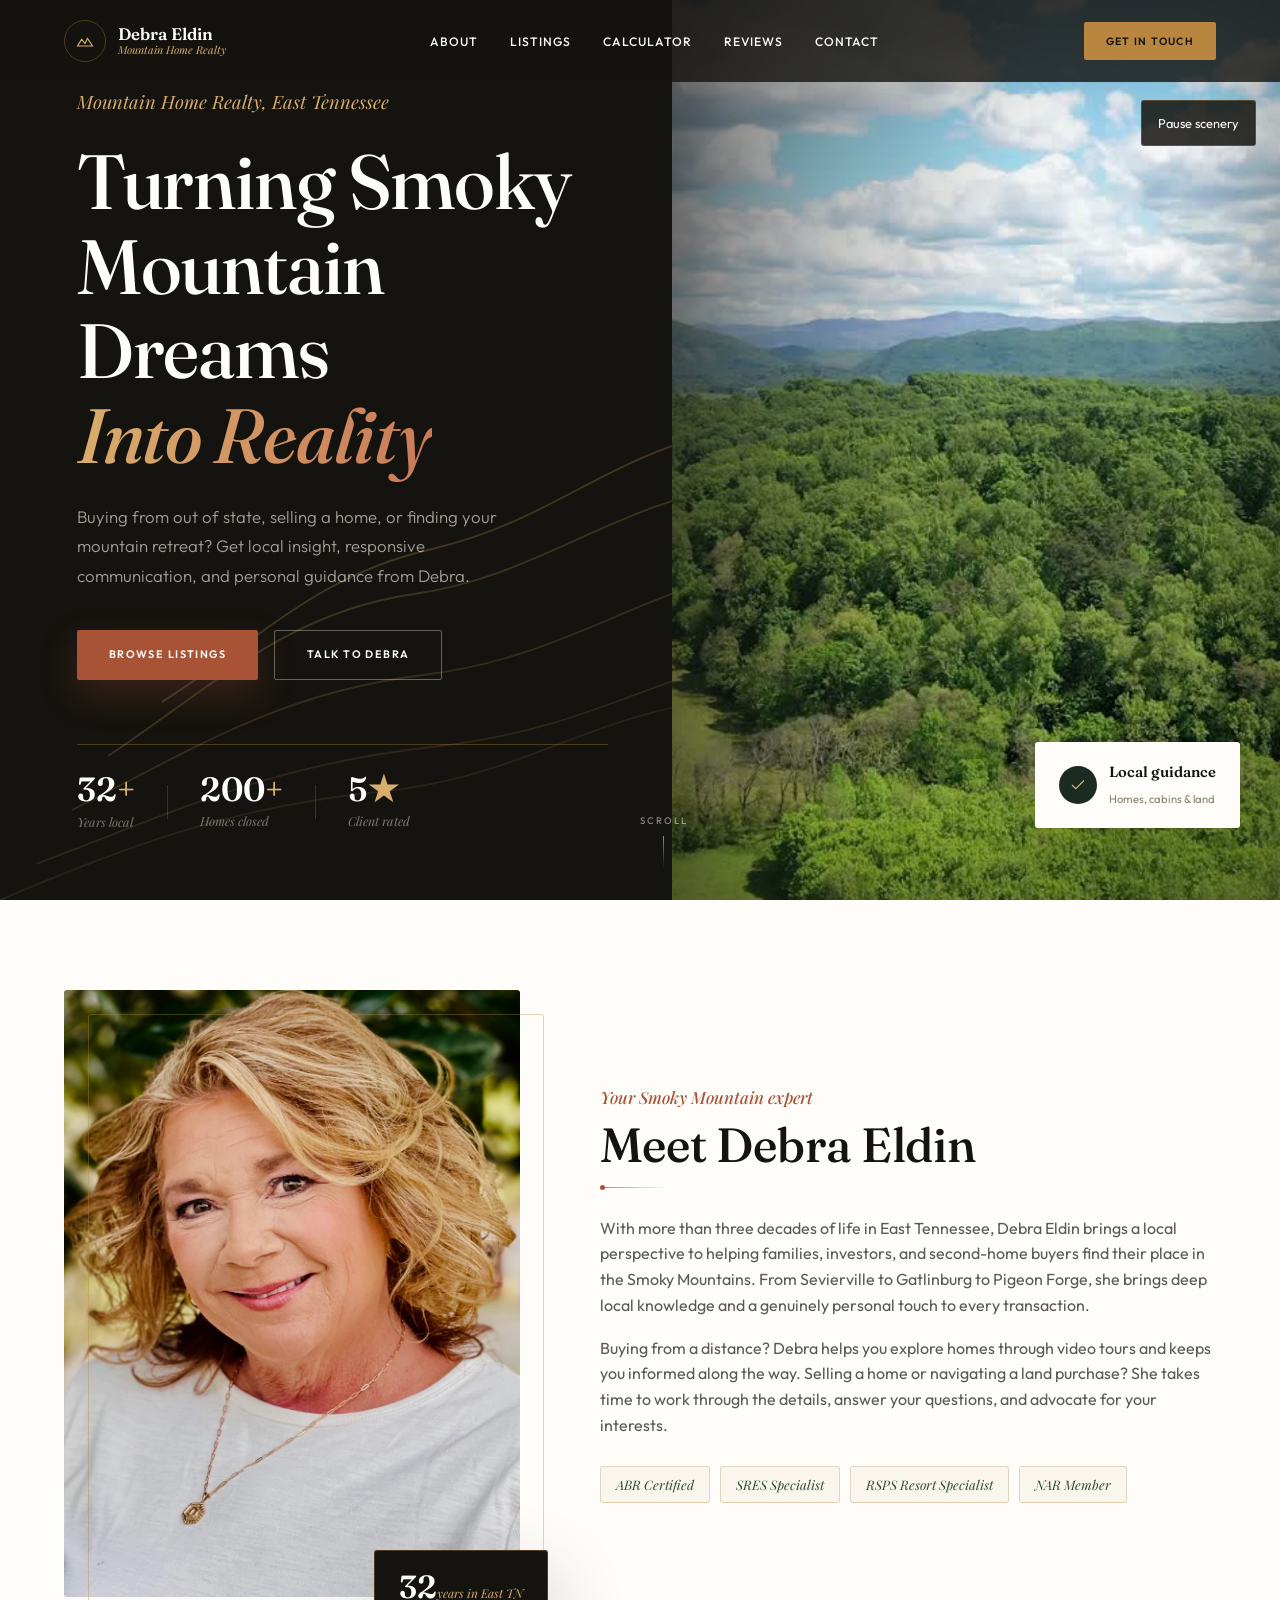
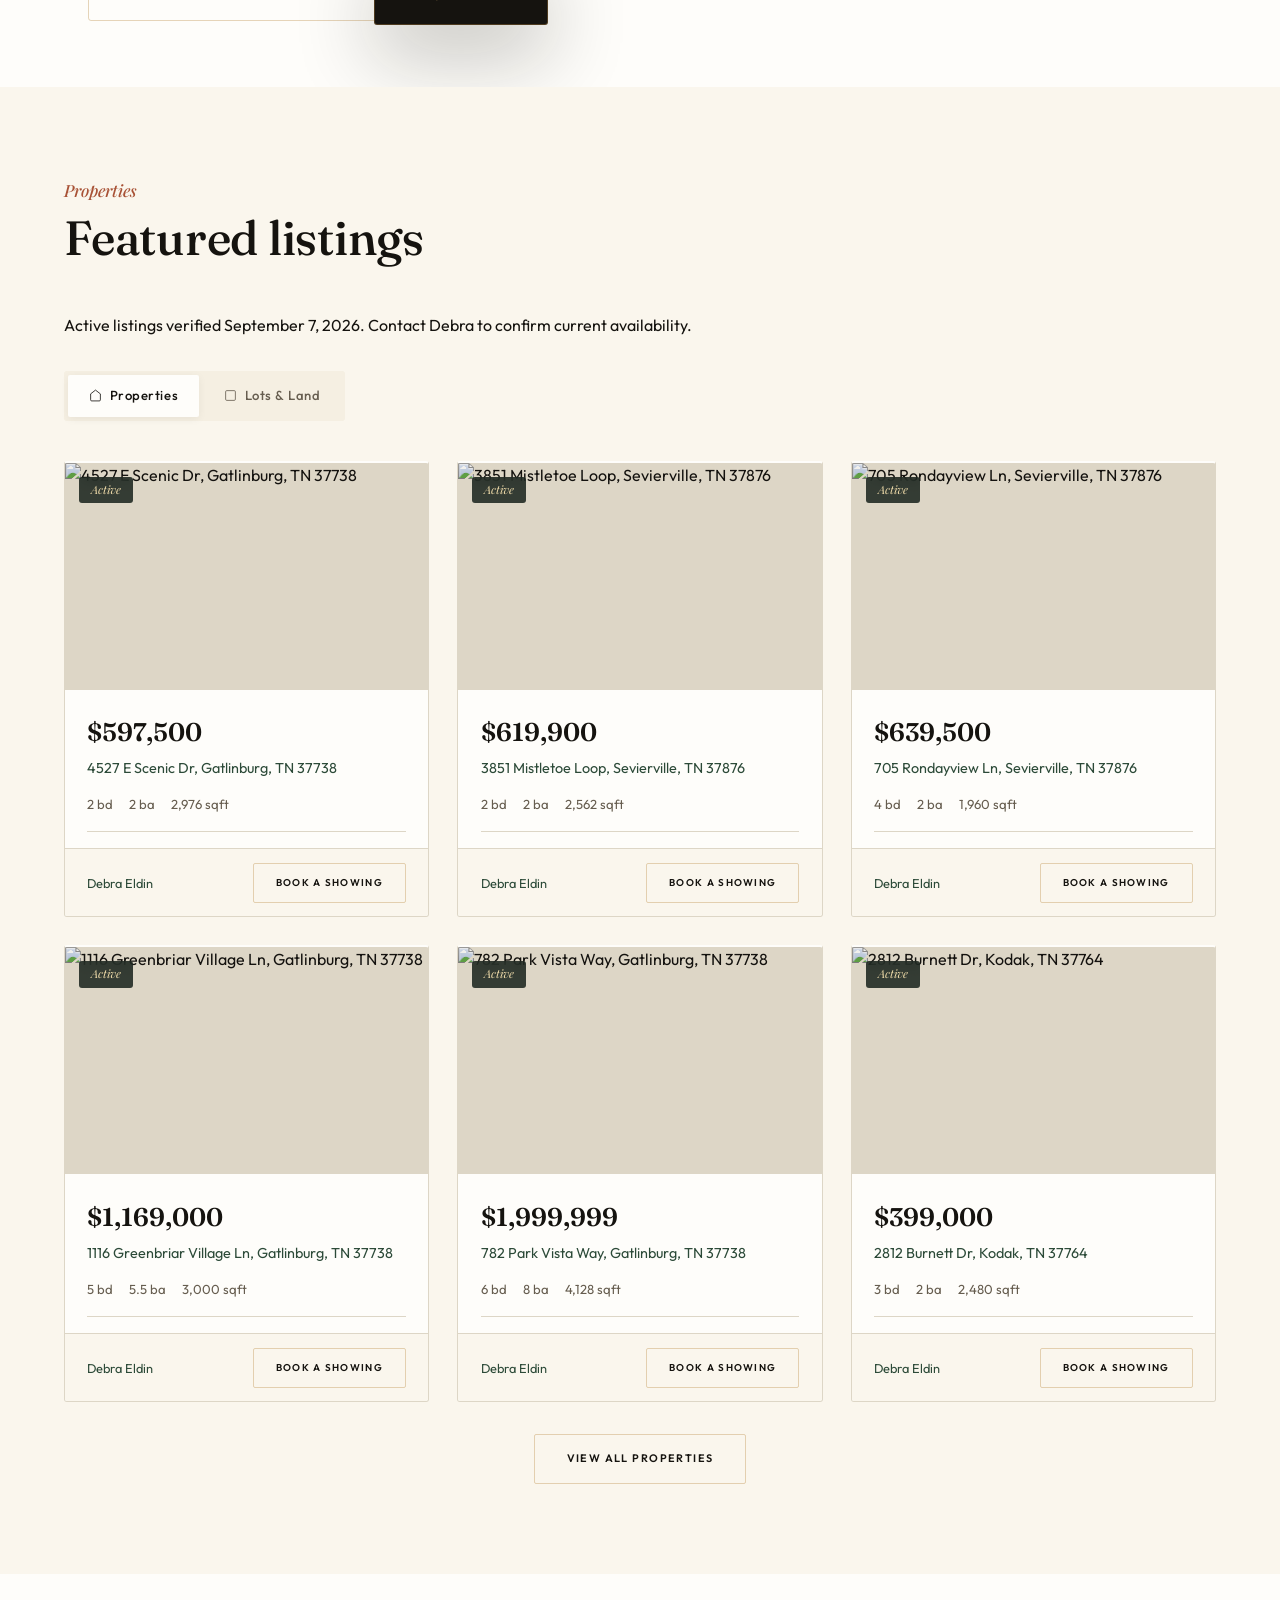
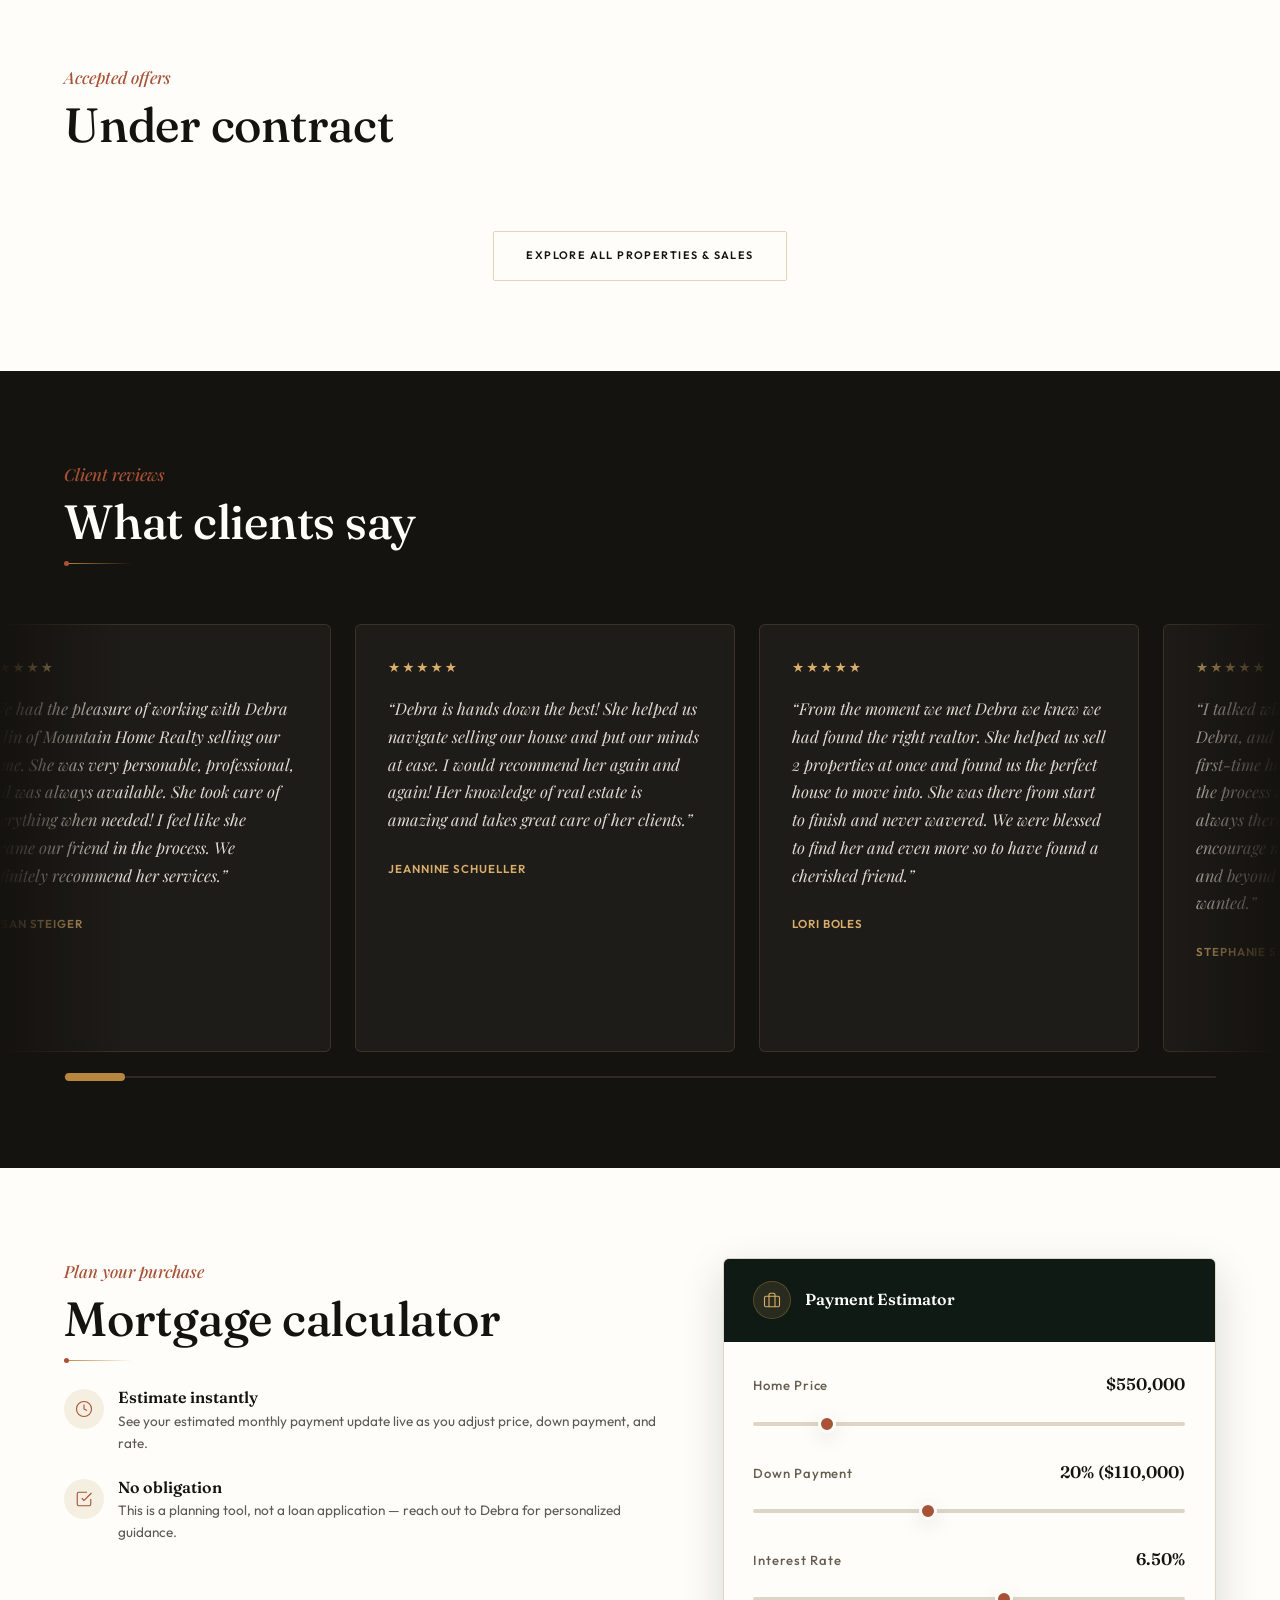
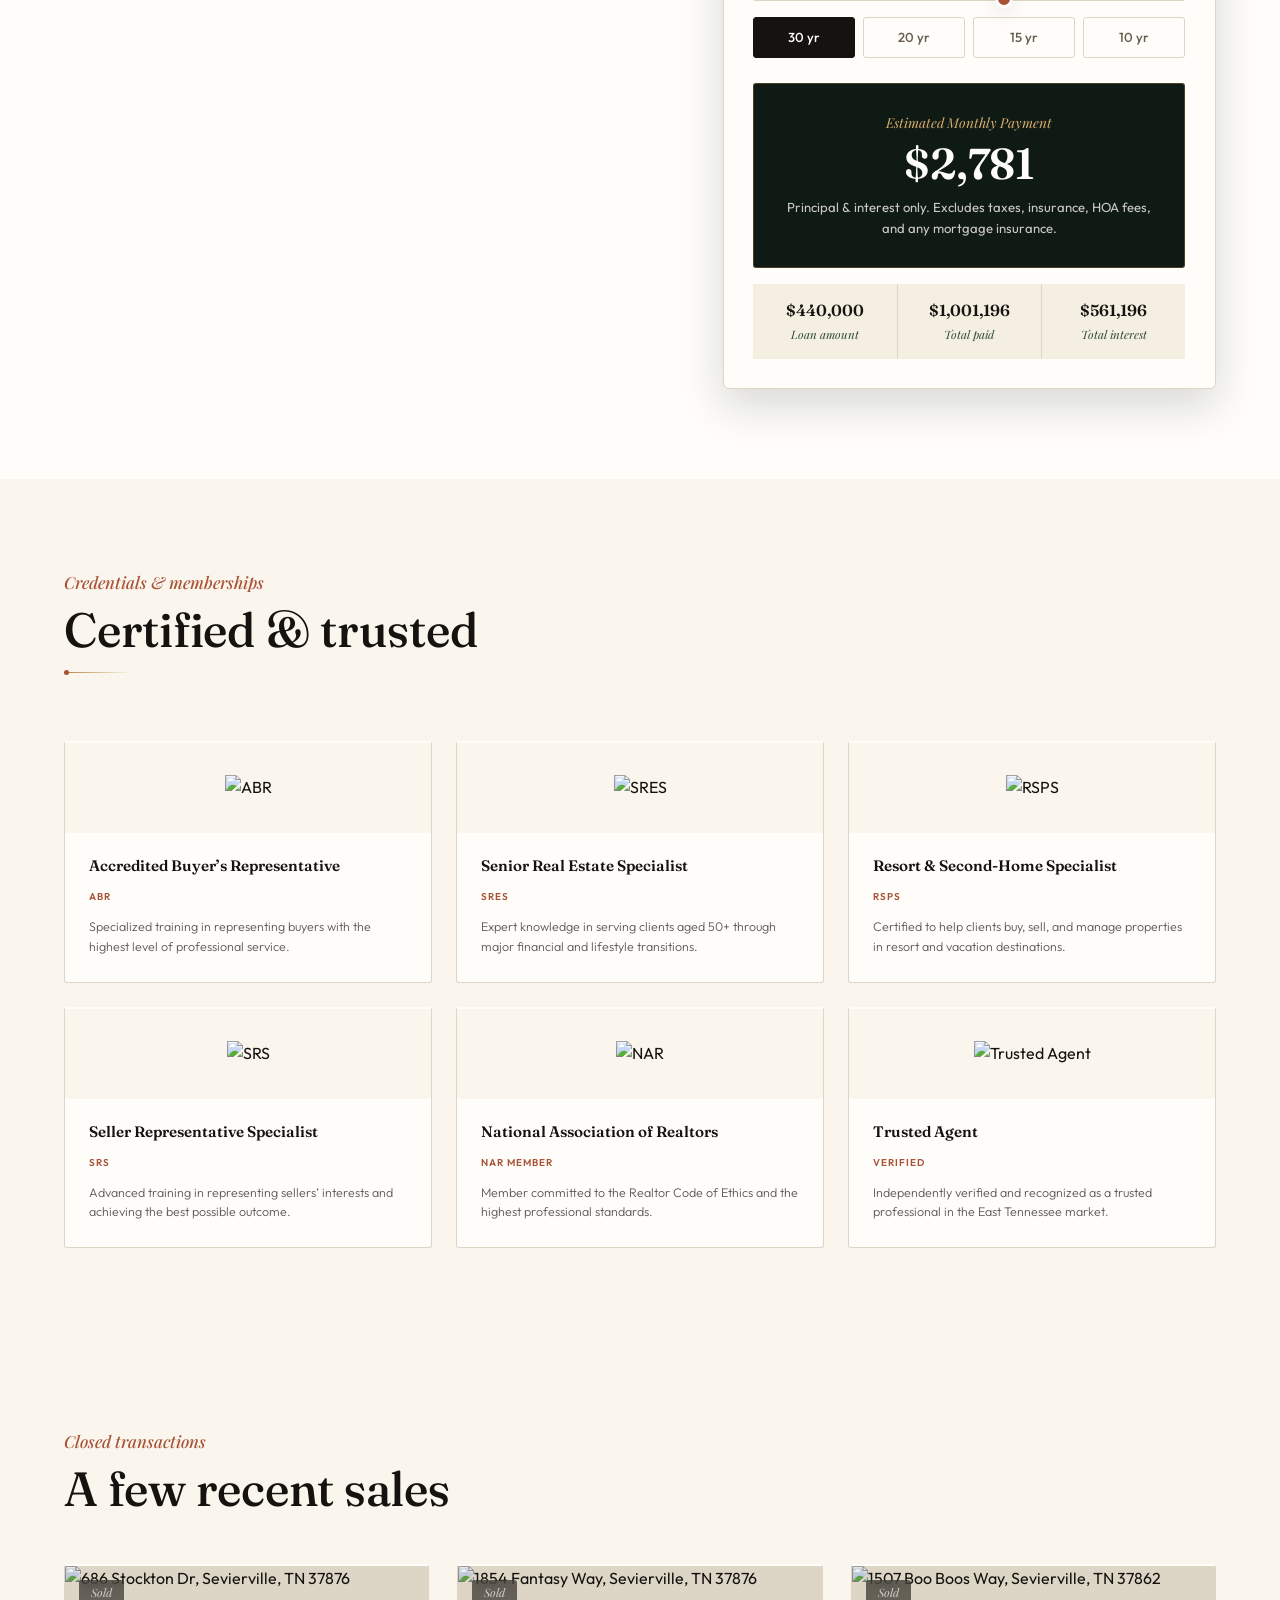
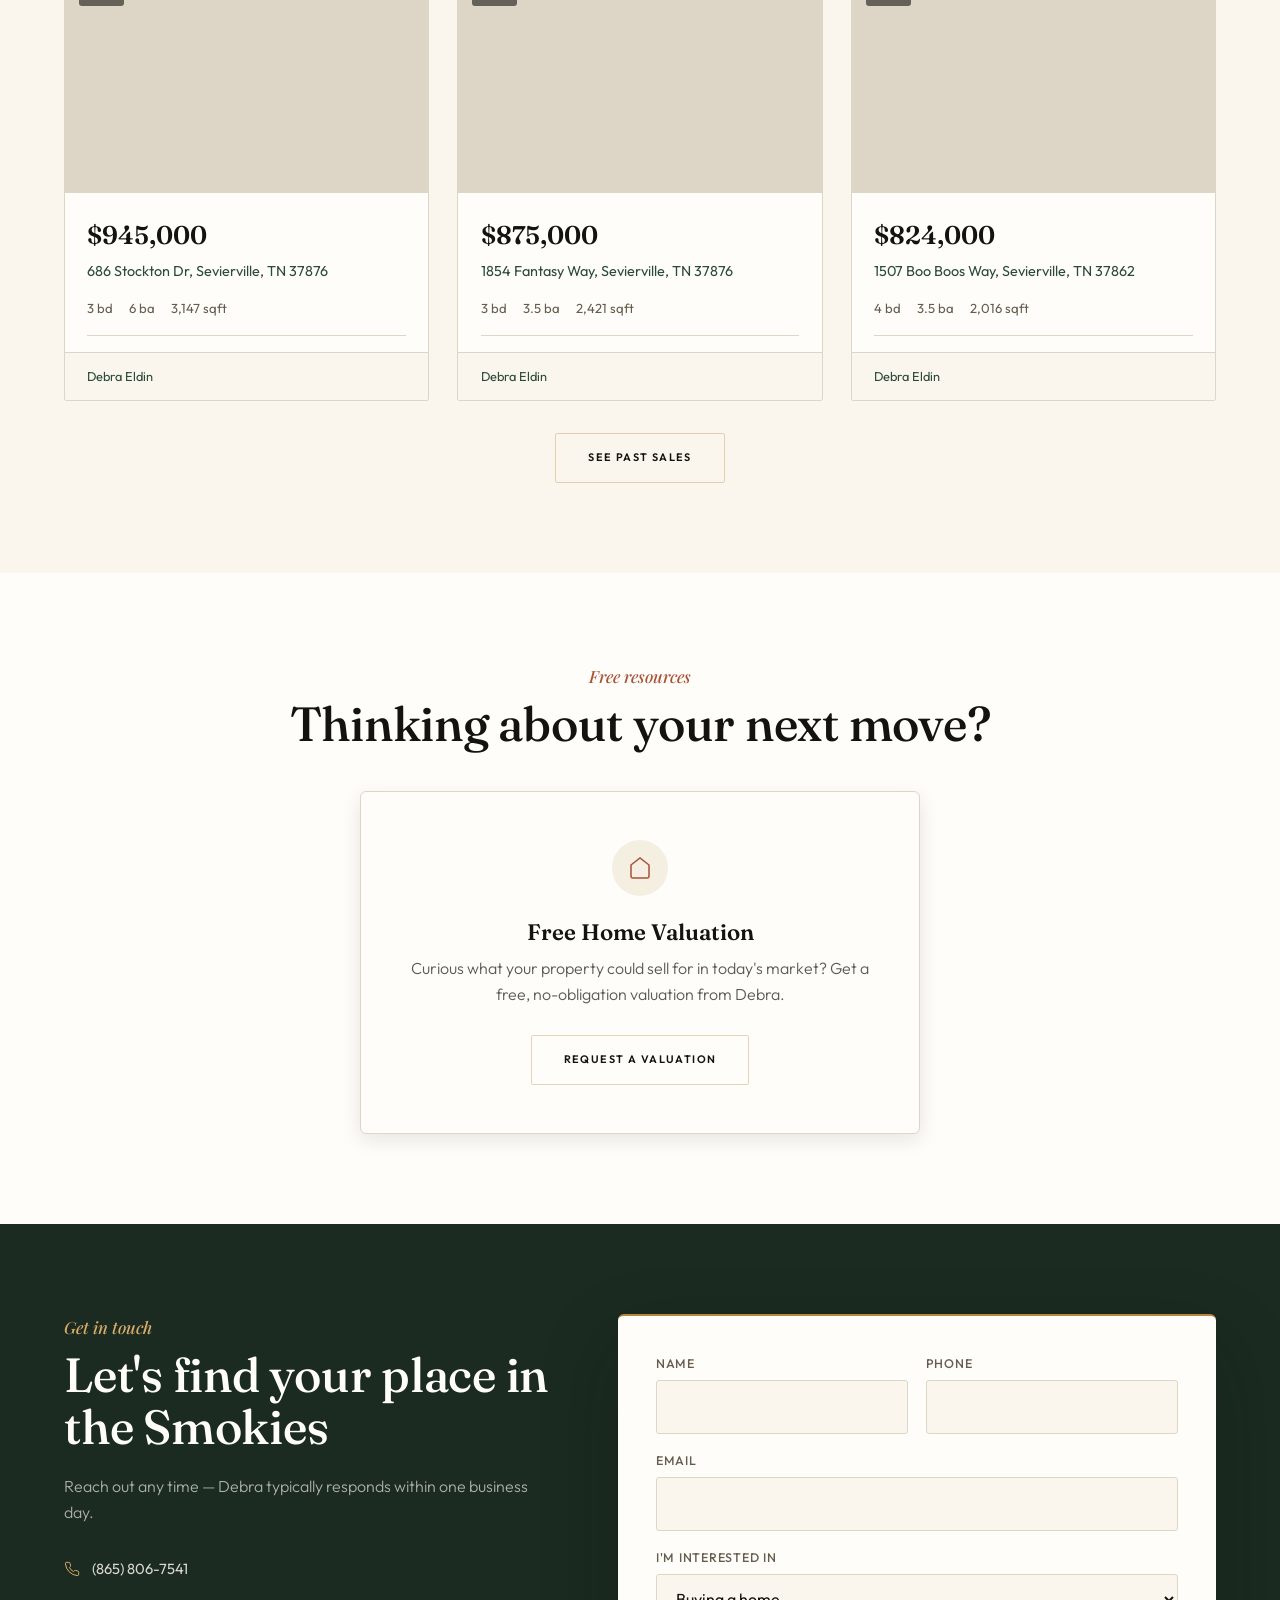
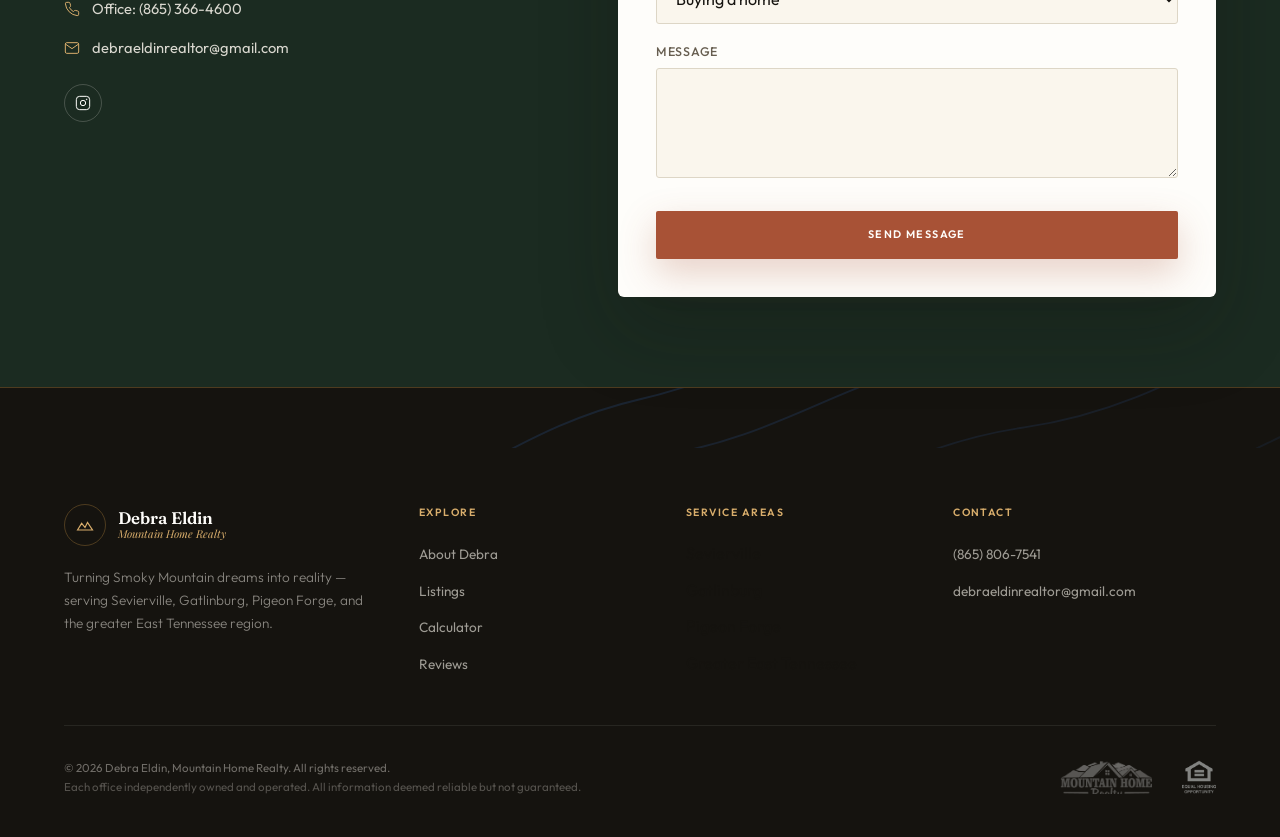
==== commit 4156e199: "Show active listings, under-contract homes, and latest sales" ====
--- a/index.html
+++ b/index.html
@@ -139,7 +139,8 @@
         <h2 class="h-section">Featured listings</h2>
       </div>
     </div>
-    <div class="tabs-row reveal" role="group" aria-label="Property category">
+    <p class="listing-intro">Active listings verified September 7, 2026. Contact Debra to confirm current availability.</p>
+    <div class="tabs-row reveal" role="group" aria-label="Property category">
       <button class="tab active" id="tab-homes" aria-pressed="true" aria-controls="homesGrid" onclick="switchTab('homes')">
         <svg width="13" height="13" viewBox="0 0 24 24" fill="none" stroke="currentColor" stroke-width="1.5"><path d="M3 9l9-7 9 7v11a2 2 0 0 1-2 2H5a2 2 0 0 1-2-2z"/></svg>
         Properties
@@ -157,7 +158,15 @@
   </div>
 </section>
 
-<!-- ═══ TESTIMONIALS ═══ -->
+<section class="section section-paper" id="under-contract">
+  <div class="wrap"><div class="section-head"><div><span class="kicker">Accepted offers</span><h2 class="h-section">Under contract</h2></div></div>
+    <div class="card-grid" id="pendingGrid"></div>
+    <p id="pendingEmpty" hidden>No properties under contract right now.</p>
+    <div class="listing-actions"><a class="btn btn-outline" href="pages/listings.html">Explore all properties &amp; sales</a></div>
+  </div>
+</section>
+
+<!-- ═══ TESTIMONIALS ═══ -->
 <section class="section section-dark" id="testimonials">
   <div class="wrap reveal" style="margin-bottom:2rem">
     <span class="kicker">Client reviews</span>
--- a/css/03-footer-admin-motion.css
+++ b/css/03-footer-admin-motion.css
@@ -1,84 +1,113 @@
 /* ── FOOTER ── */
-.footer { background: var(--obsidian); border-top: 1px solid var(--brass-hair); padding: 0 0 2.5rem; }
-.footer-topo { width: 100%; height: 60px; opacity: 0.32; filter: invert(1) brightness(1.4); margin-bottom: 3.5rem; }
-.footer-grid { display: grid; grid-template-columns: 1.4fr 1fr 1fr 1.2fr; gap: 3rem; margin-bottom: 3rem; }
-.footer-brand { display: flex; align-items: center; gap: 12px; margin-bottom: 1.25rem; }
-.footer-tagline { font-size: 0.85rem; color: rgba(250,246,237,0.5); font-weight: 300; max-width: 320px; line-height: 1.7; }
-.footer-heading { font-size: 0.66rem; font-weight: 600; letter-spacing: 0.14em; text-transform: uppercase; color: var(--brass-light); margin-bottom: 1.25rem; }
-.footer-links { display: flex; flex-direction: column; gap: 0.7rem; list-style: none; }
-.footer-links a { font-size: 0.85rem; color: rgba(250,246,237,0.6); transition: color 0.2s, padding-left 0.2s; }
-.footer-links a:hover { color: var(--paper); padding-left: 6px; }
-.footer-bottom { display: flex; align-items: center; justify-content: space-between; flex-wrap: wrap; gap: 1.5rem; padding-top: 2rem; border-top: 1px solid rgba(250,246,237,0.08); }
-.footer-copy { font-size: 0.72rem; color: rgba(250,246,237,0.4); line-height: 1.7; }
-.footer-logos { display: flex; align-items: center; gap: 1.5rem; }
-.footer-logos img { height: 34px; width: auto; opacity: 0.55; transition: opacity 0.25s; }
-.footer-logos img:hover { opacity: 0.9; }
-.footer-legal { display: flex; gap: 1.5rem; font-size: 0.7rem; }
-.footer-legal a { color: rgba(250,246,237,0.45); }
-.footer-legal a:hover { color: var(--brass-light); }
-
-/* ── SCROLL REVEAL SYSTEM ── */
-.reveal { opacity: 1; transform: translateY(0); transition: opacity 0.9s var(--ease-soft), transform 0.9s var(--ease-soft); }
-.reveal.will-animate { opacity: 0; transform: translateY(36px); }
-.reveal.will-animate.in { opacity: 1; transform: translateY(0); }
-.reveal-scale.will-animate { opacity: 0; transform: scale(0.94); }
-.reveal-scale.will-animate.in { opacity: 1; transform: scale(1); }
-.reveal.will-animate .rule { transform: scaleX(0); transform-origin: left; }
-.reveal.will-animate.in .rule { transform: scaleX(1); transition: transform 0.7s 0.25s var(--ease); }
-.reveal.will-animate .rule::before { opacity: 0; }
-.reveal.will-animate.in .rule::before { opacity: 1; transition: opacity 0.3s 0.85s; }
-
-/* ── UTILITY ── */
-.to-top {
-  position: fixed; bottom: 1.75rem; right: 1.75rem; z-index: 250;
-  width: 46px; height: 46px; border-radius: 50%;
-  background: var(--obsidian); color: var(--paper);
-  display: flex; align-items: center; justify-content: center;
-  box-shadow: var(--shadow-md);
-  opacity: 0; transform: translateY(12px); pointer-events: none;
-  transition: opacity 0.3s, transform 0.3s;
-}
-.to-top.show { opacity: 1; transform: translateY(0); pointer-events: auto; }
-.to-top:hover { background: var(--clay); }
-
-/* ── RESPONSIVE ── */
-@media (max-width: 1080px) {
-  .hero { grid-template-columns: 1fr; }
-  .hero-visual { position: absolute; inset: 0; z-index: 1; }
-  .hero-copy { position: relative; z-index: 2; min-height: 100svh; justify-content: flex-end; padding-bottom: 5rem; }
-  .hero-visual-overlay { background: linear-gradient(180deg, rgba(21,19,15,0.3) 0%, rgba(21,19,15,0.55) 40%, rgba(21,19,15,0.92) 85%, var(--obsidian) 100%); }
-  .hero-topo { opacity: 0.25; }
-  .hero-badge, .hero-scroll-cue { display: none; }
-  .about-grid { grid-template-columns: 1fr; gap: 3rem; }
-  .about-portrait { aspect-ratio: 16/10; }
-  .about-ribbon { right: 0; }
-  .card-grid { grid-template-columns: repeat(2, 1fr); }
-  .calc-grid { grid-template-columns: 1fr; }
-  .contact-grid { grid-template-columns: 1fr; }
-  .footer-grid { grid-template-columns: 1fr 1fr; }
-  .cert-grid { grid-template-columns: repeat(3, 1fr); }
-}
-@media (max-width: 900px) {
-  .nav-links, .nav-cta { display: none; }
-  .nav-toggle { display: flex; }
-}
-@media (max-width: 720px) {
-  .card-grid { grid-template-columns: 1fr; }
-  .cert-grid { grid-template-columns: 1fr 1fr; }
-  .footer-grid { grid-template-columns: 1fr; gap: 2rem; }
-  .hero-actions { flex-direction: column; }
-  .hero-actions .btn { width: 100%; }
-  .hero-ledger { flex-wrap: wrap; gap: 1.25rem 1.5rem; }
-  .hero-ledger-div { display: none; }
-  .cf-row { grid-template-columns: 1fr; }
-  .footer-bottom { flex-direction: column; align-items: flex-start; }
-  .section { padding: 3.5rem 0; }
-}
-@media (max-width: 480px) {
-  .cert-grid { grid-template-columns: 1fr; }
-  .about-portrait-frame { right: -12px; bottom: -12px; }
-  .about-ribbon { right: 0.5rem; bottom: -1.25rem; padding: 1rem 1.25rem; }
-  .t-marquee::before, .t-marquee::after { width: 48px; }
-  .calc-terms { gap: 6px; }
-  .calc-term-btn { padding: 9px 2px; }
-}
+[hidden] { display: none !important; }
+:focus-visible { outline: 3px solid var(--clay-light); outline-offset: 5px; }
+.nav::before { background: rgba(21,19,15,0.8); }
+.nav-links { gap: clamp(1rem, 2.5vw, 2.5rem); }
+.nav-links a { font-size: 0.76rem; color: var(--paper); letter-spacing: 0.08em; }
+.card { position: relative; }
+.card-addr { font-size: 0.9rem; font-weight: 400; color: var(--forest-mid); }
+.card-detail-link::after { content: ''; position: absolute; inset: 0; }
+.card-footer a { position: relative; z-index: 1; }
+.card-meta { font-size: 0.82rem; color: #665d4f; flex-wrap: wrap; }
+.card:focus-within { border-top-color: var(--brass); box-shadow: var(--shadow-md); }
+.tab, .calc-label, .calc-term-btn { font-size: 0.82rem; color: #665d4f; }
+.about-body p, .calc-intro-item p { font-weight: 400; }
+.calc-result-sub { color: rgba(250,246,237,0.8); font-size: 0.82rem; margin-top: 12px; }
+.calc-breakdown-lbl { color: var(--forest-mid); }
+.calc-card { min-width: 0; }
+.calc-breakdown { grid-template-columns: repeat(3, minmax(0, 1fr)); }
+.calc-breakdown-item { min-width: 0; padding: 0.9rem 0.4rem; }
+.calc-breakdown-val, .calc-breakdown-lbl { display: block; overflow-wrap: anywhere; }
+.calc-breakdown-val { font-size: clamp(0.85rem, 2.5vw, 1rem); }
+.listing-actions { margin-top: 2rem; text-align: center; }
+.listing-intro { margin: 1.25rem 0 2rem; max-width: 650px; }
+.property-page main { padding-top: 82px; }
+.video-control { position: absolute; right: 1.5rem; top: 100px; z-index: 5; background: rgba(21,19,15,0.85); color: var(--paper); padding: 0.75rem 1rem; border: 1px solid var(--brass-hair); border-radius: 3px; font-size: 0.8rem; }
+#formStatus:not(:empty) { margin-bottom: 1.25rem; padding: 1rem; border: 1px solid var(--brass-hair); }
+.cf { color: var(--obsidian); }
+.cf-input, .cf-select, .cf-textarea { font-size: 1rem; color: var(--obsidian); }
+.cf-field label { font-size: 0.78rem; color: #665d4f; }
+@media (max-width: 1080px) { .video-control, .hero-visual video { display: none; } }
+.footer { background: var(--obsidian); border-top: 1px solid var(--brass-hair); padding: 0 0 2.5rem; }
+.footer-topo { width: 100%; height: 60px; opacity: 0.32; filter: invert(1) brightness(1.4); margin-bottom: 3.5rem; }
+.footer-grid { display: grid; grid-template-columns: 1.4fr 1fr 1fr 1.2fr; gap: 3rem; margin-bottom: 3rem; }
+.footer-brand { display: flex; align-items: center; gap: 12px; margin-bottom: 1.25rem; }
+.footer-tagline { font-size: 0.85rem; color: rgba(250,246,237,0.5); font-weight: 300; max-width: 320px; line-height: 1.7; }
+.footer-heading { font-size: 0.66rem; font-weight: 600; letter-spacing: 0.14em; text-transform: uppercase; color: var(--brass-light); margin-bottom: 1.25rem; }
+.footer-links { display: flex; flex-direction: column; gap: 0.7rem; list-style: none; }
+.footer-links a { font-size: 0.85rem; color: rgba(250,246,237,0.6); transition: color 0.2s, padding-left 0.2s; }
+.footer-links a:hover { color: var(--paper); padding-left: 6px; }
+.footer-bottom { display: flex; align-items: center; justify-content: space-between; flex-wrap: wrap; gap: 1.5rem; padding-top: 2rem; border-top: 1px solid rgba(250,246,237,0.08); }
+.footer-copy { font-size: 0.72rem; color: rgba(250,246,237,0.4); line-height: 1.7; }
+.footer-logos { display: flex; align-items: center; gap: 1.5rem; }
+.footer-logos img { height: 34px; width: auto; opacity: 0.55; transition: opacity 0.25s; }
+.footer-logos img:hover { opacity: 0.9; }
+.footer-legal { display: flex; gap: 1.5rem; font-size: 0.7rem; }
+.footer-legal a { color: rgba(250,246,237,0.45); }
+.footer-legal a:hover { color: var(--brass-light); }
+
+/* ── SCROLL REVEAL SYSTEM ── */
+.reveal { opacity: 1; transform: translateY(0); transition: opacity 0.9s var(--ease-soft), transform 0.9s var(--ease-soft); }
+.reveal.will-animate { opacity: 0; transform: translateY(36px); }
+.reveal.will-animate.in { opacity: 1; transform: translateY(0); }
+.reveal-scale.will-animate { opacity: 0; transform: scale(0.94); }
+.reveal-scale.will-animate.in { opacity: 1; transform: scale(1); }
+.reveal.will-animate .rule { transform: scaleX(0); transform-origin: left; }
+.reveal.will-animate.in .rule { transform: scaleX(1); transition: transform 0.7s 0.25s var(--ease); }
+.reveal.will-animate .rule::before { opacity: 0; }
+.reveal.will-animate.in .rule::before { opacity: 1; transition: opacity 0.3s 0.85s; }
+
+/* ── UTILITY ── */
+.to-top {
+  position: fixed; bottom: 1.75rem; right: 1.75rem; z-index: 250;
+  width: 46px; height: 46px; border-radius: 50%;
+  background: var(--obsidian); color: var(--paper);
+  display: flex; align-items: center; justify-content: center;
+  box-shadow: var(--shadow-md);
+  opacity: 0; transform: translateY(12px); pointer-events: none;
+  transition: opacity 0.3s, transform 0.3s;
+}
+.to-top.show { opacity: 1; transform: translateY(0); pointer-events: auto; }
+.to-top:hover { background: var(--clay); }
+
+/* ── RESPONSIVE ── */
+@media (max-width: 1080px) {
+  .hero { grid-template-columns: 1fr; }
+  .hero-visual { position: absolute; inset: 0; z-index: 1; }
+  .hero-copy { position: relative; z-index: 2; min-height: 100svh; justify-content: flex-end; padding-bottom: 5rem; }
+  .hero-visual-overlay { background: linear-gradient(180deg, rgba(21,19,15,0.3) 0%, rgba(21,19,15,0.55) 40%, rgba(21,19,15,0.92) 85%, var(--obsidian) 100%); }
+  .hero-topo { opacity: 0.25; }
+  .hero-badge, .hero-scroll-cue { display: none; }
+  .about-grid { grid-template-columns: 1fr; gap: 3rem; }
+  .about-portrait { aspect-ratio: 16/10; }
+  .about-ribbon { right: 0; }
+  .card-grid { grid-template-columns: repeat(2, 1fr); }
+  .calc-grid { grid-template-columns: 1fr; }
+  .contact-grid { grid-template-columns: 1fr; }
+  .footer-grid { grid-template-columns: 1fr 1fr; }
+  .cert-grid { grid-template-columns: repeat(3, 1fr); }
+}
+@media (max-width: 900px) {
+  .nav-links, .nav-cta { display: none; }
+  .nav-toggle { display: flex; }
+}
+@media (max-width: 720px) {
+  .card-grid { grid-template-columns: 1fr; }
+  .cert-grid { grid-template-columns: 1fr 1fr; }
+  .footer-grid { grid-template-columns: 1fr; gap: 2rem; }
+  .hero-actions { flex-direction: column; }
+  .hero-actions .btn { width: 100%; }
+  .hero-ledger { flex-wrap: wrap; gap: 1.25rem 1.5rem; }
+  .hero-ledger-div { display: none; }
+  .cf-row { grid-template-columns: 1fr; }
+  .footer-bottom { flex-direction: column; align-items: flex-start; }
+  .section { padding: 3.5rem 0; }
+}
+@media (max-width: 480px) {
+  .cert-grid { grid-template-columns: 1fr; }
+  .about-portrait-frame { right: -12px; bottom: -12px; }
+  .about-ribbon { right: 0.5rem; bottom: -1.25rem; padding: 1rem 1.25rem; }
+  .t-marquee::before, .t-marquee::after { width: 48px; }
+  .calc-terms { gap: 6px; }
+  .calc-term-btn { padding: 9px 2px; }
+}
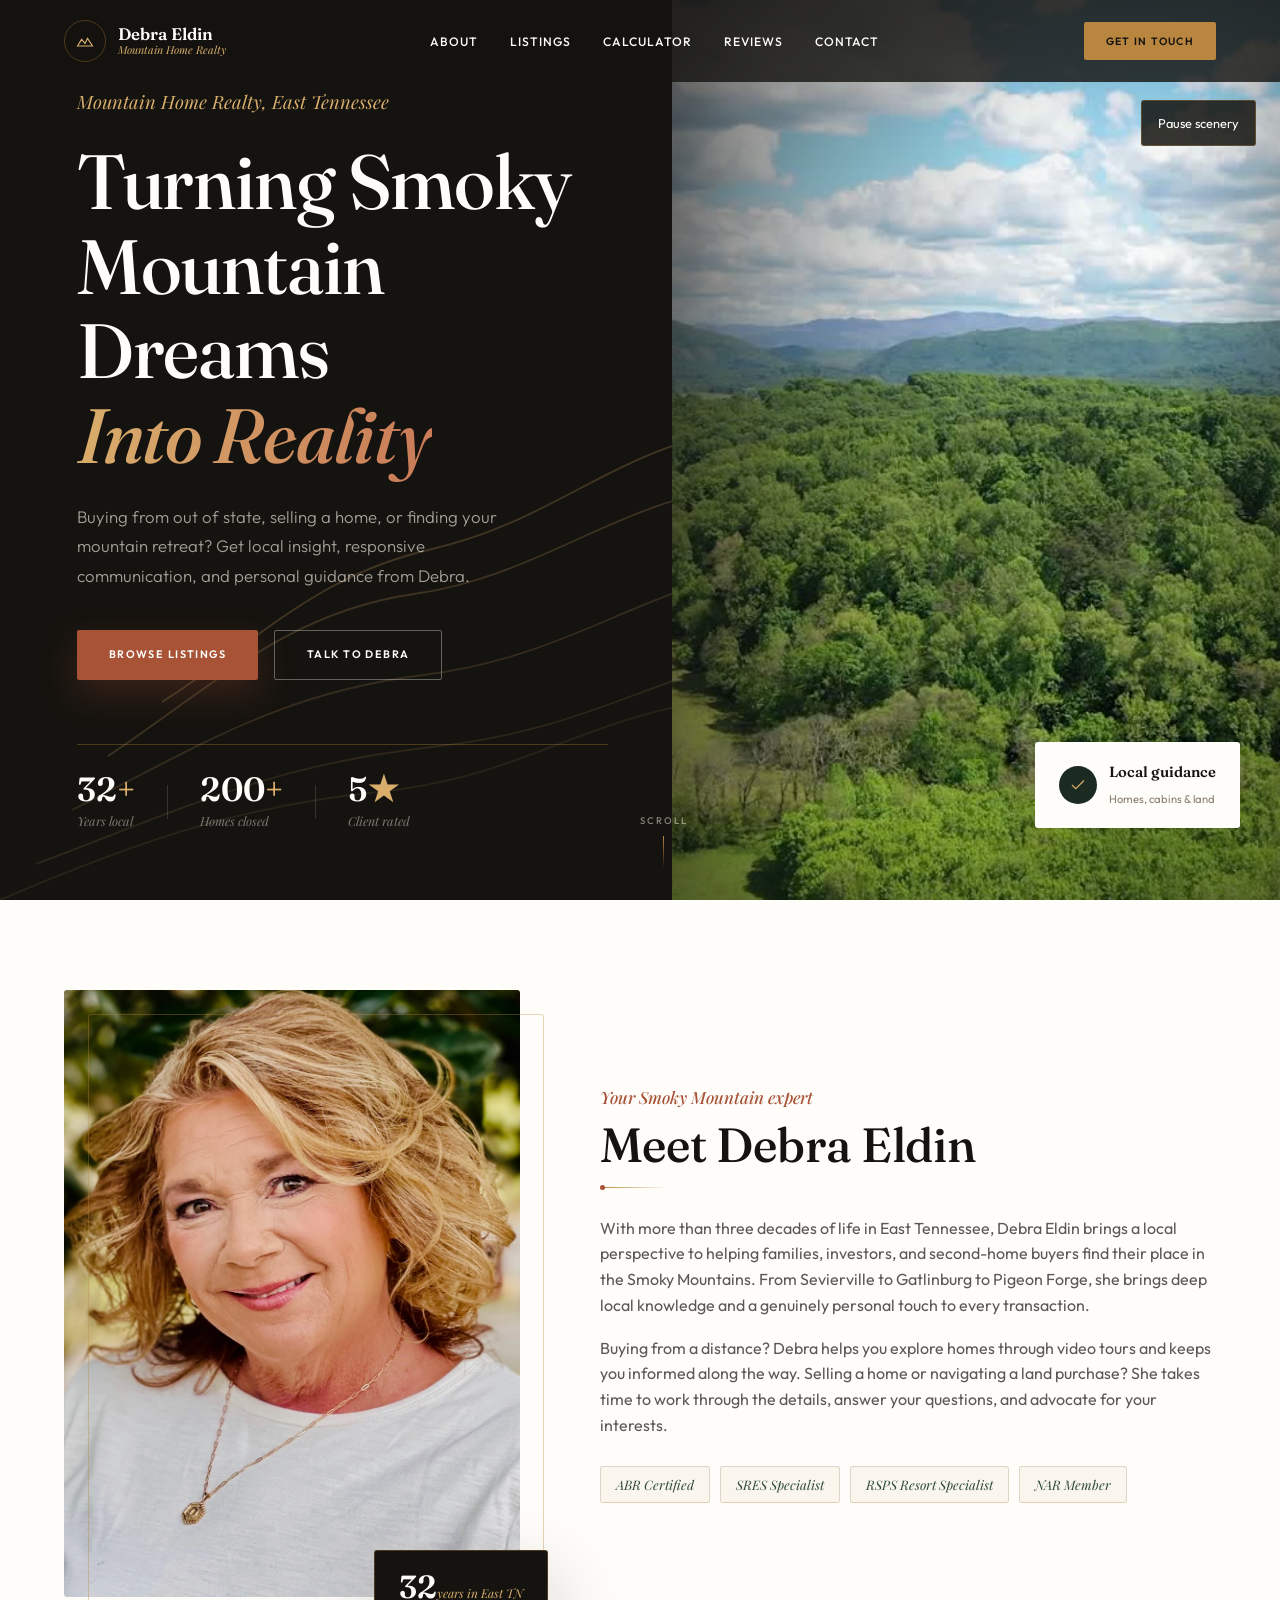
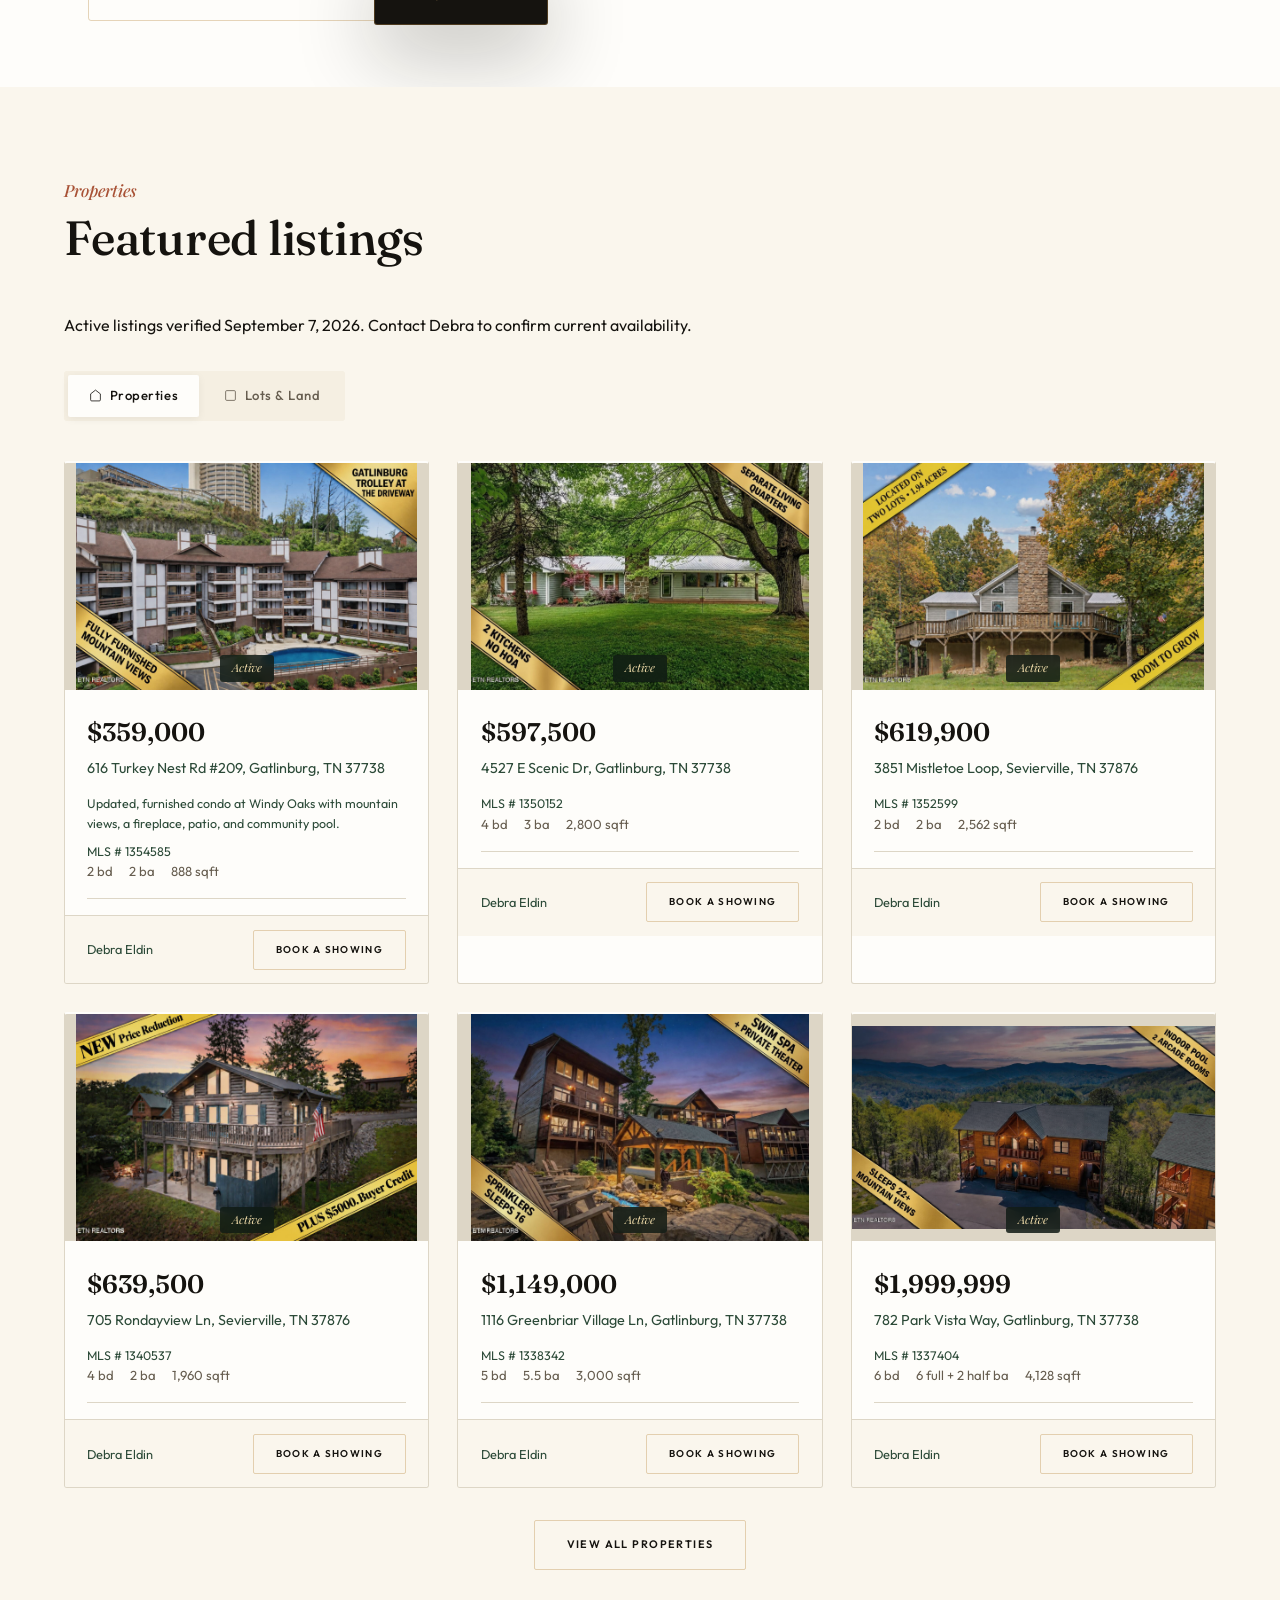
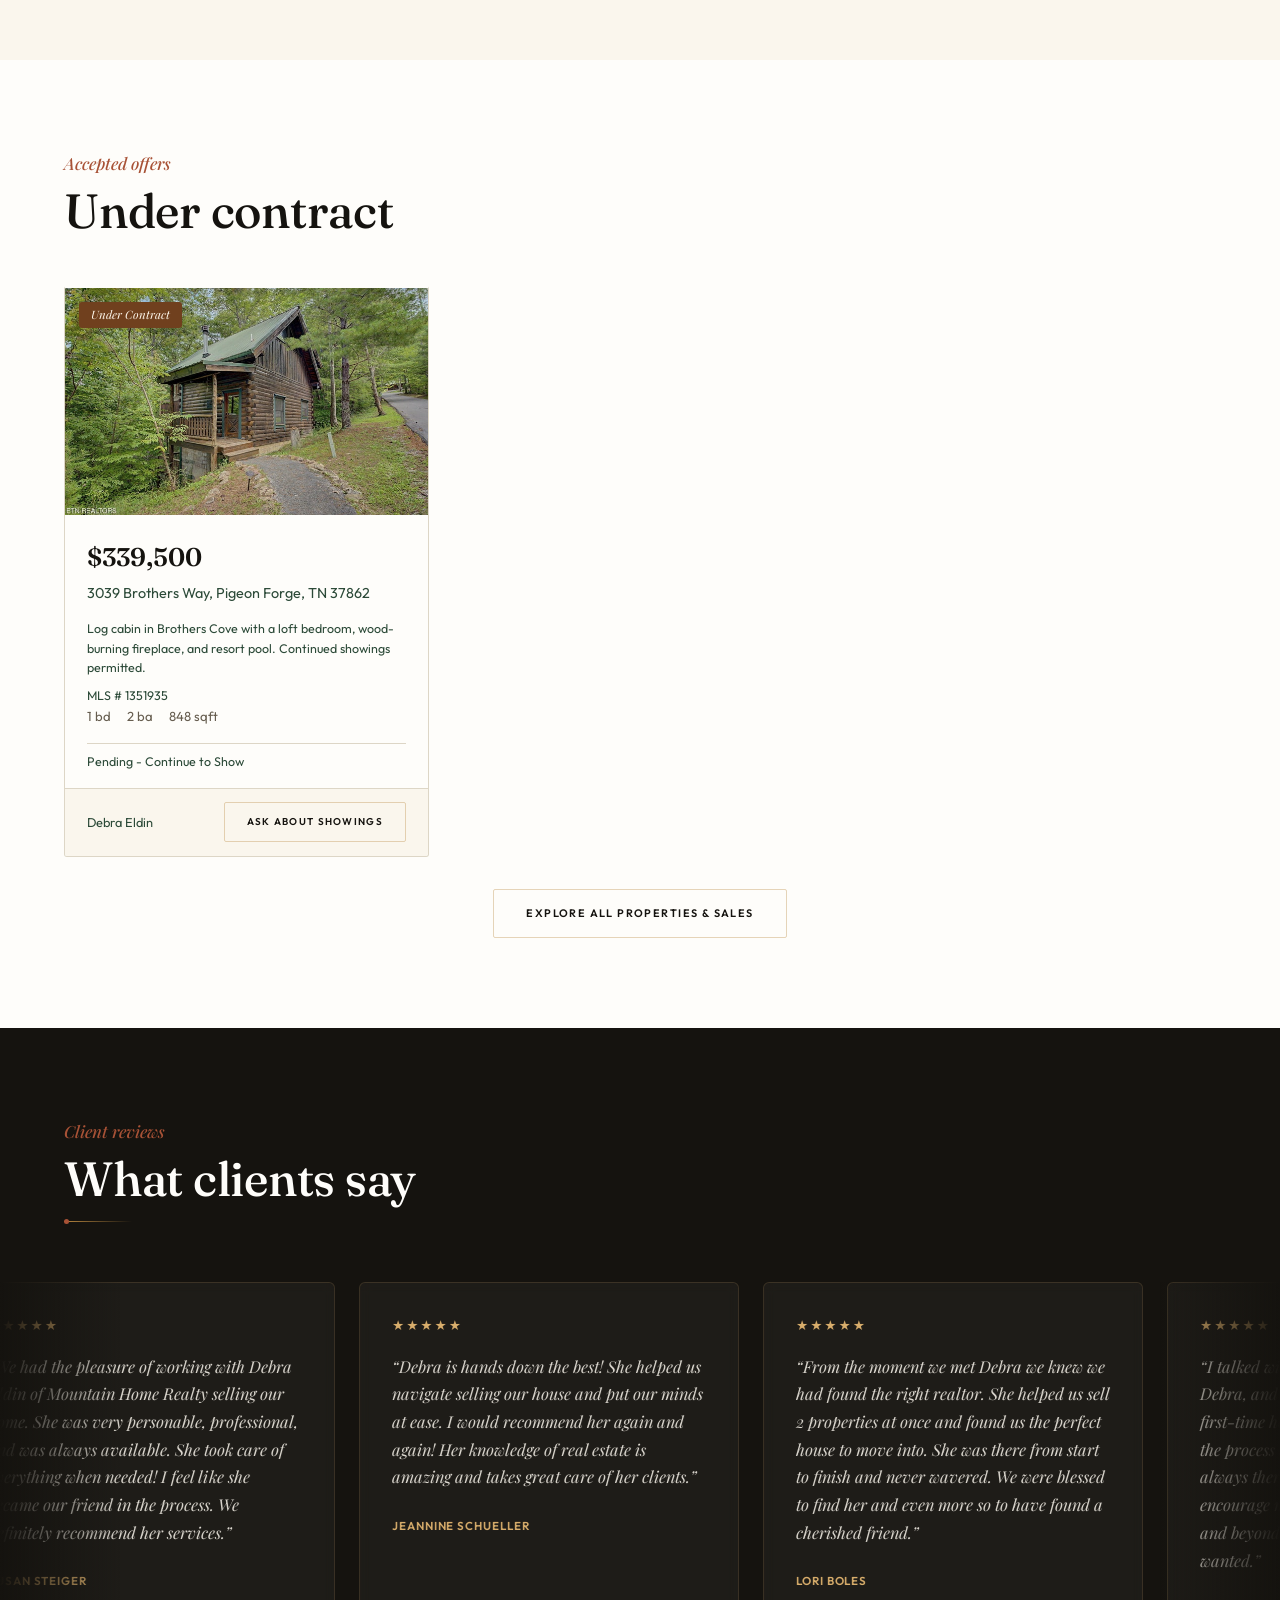
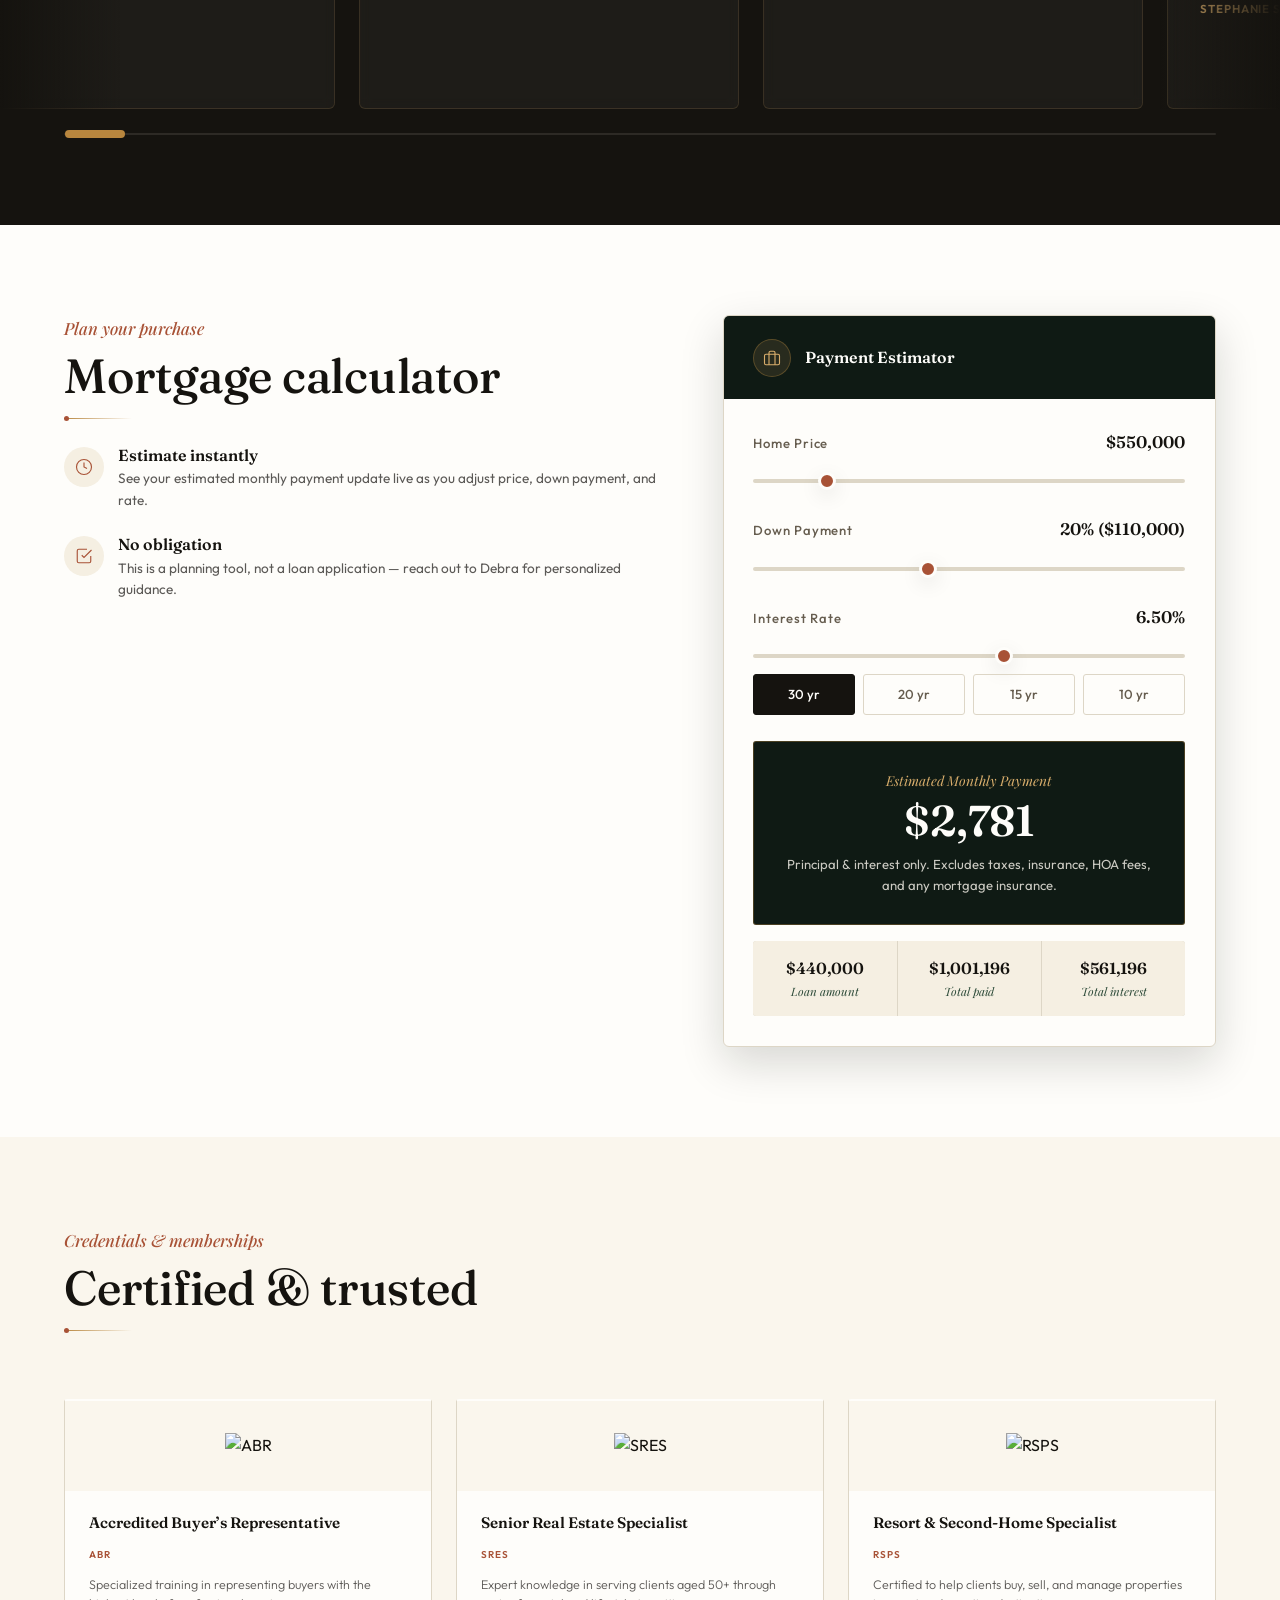
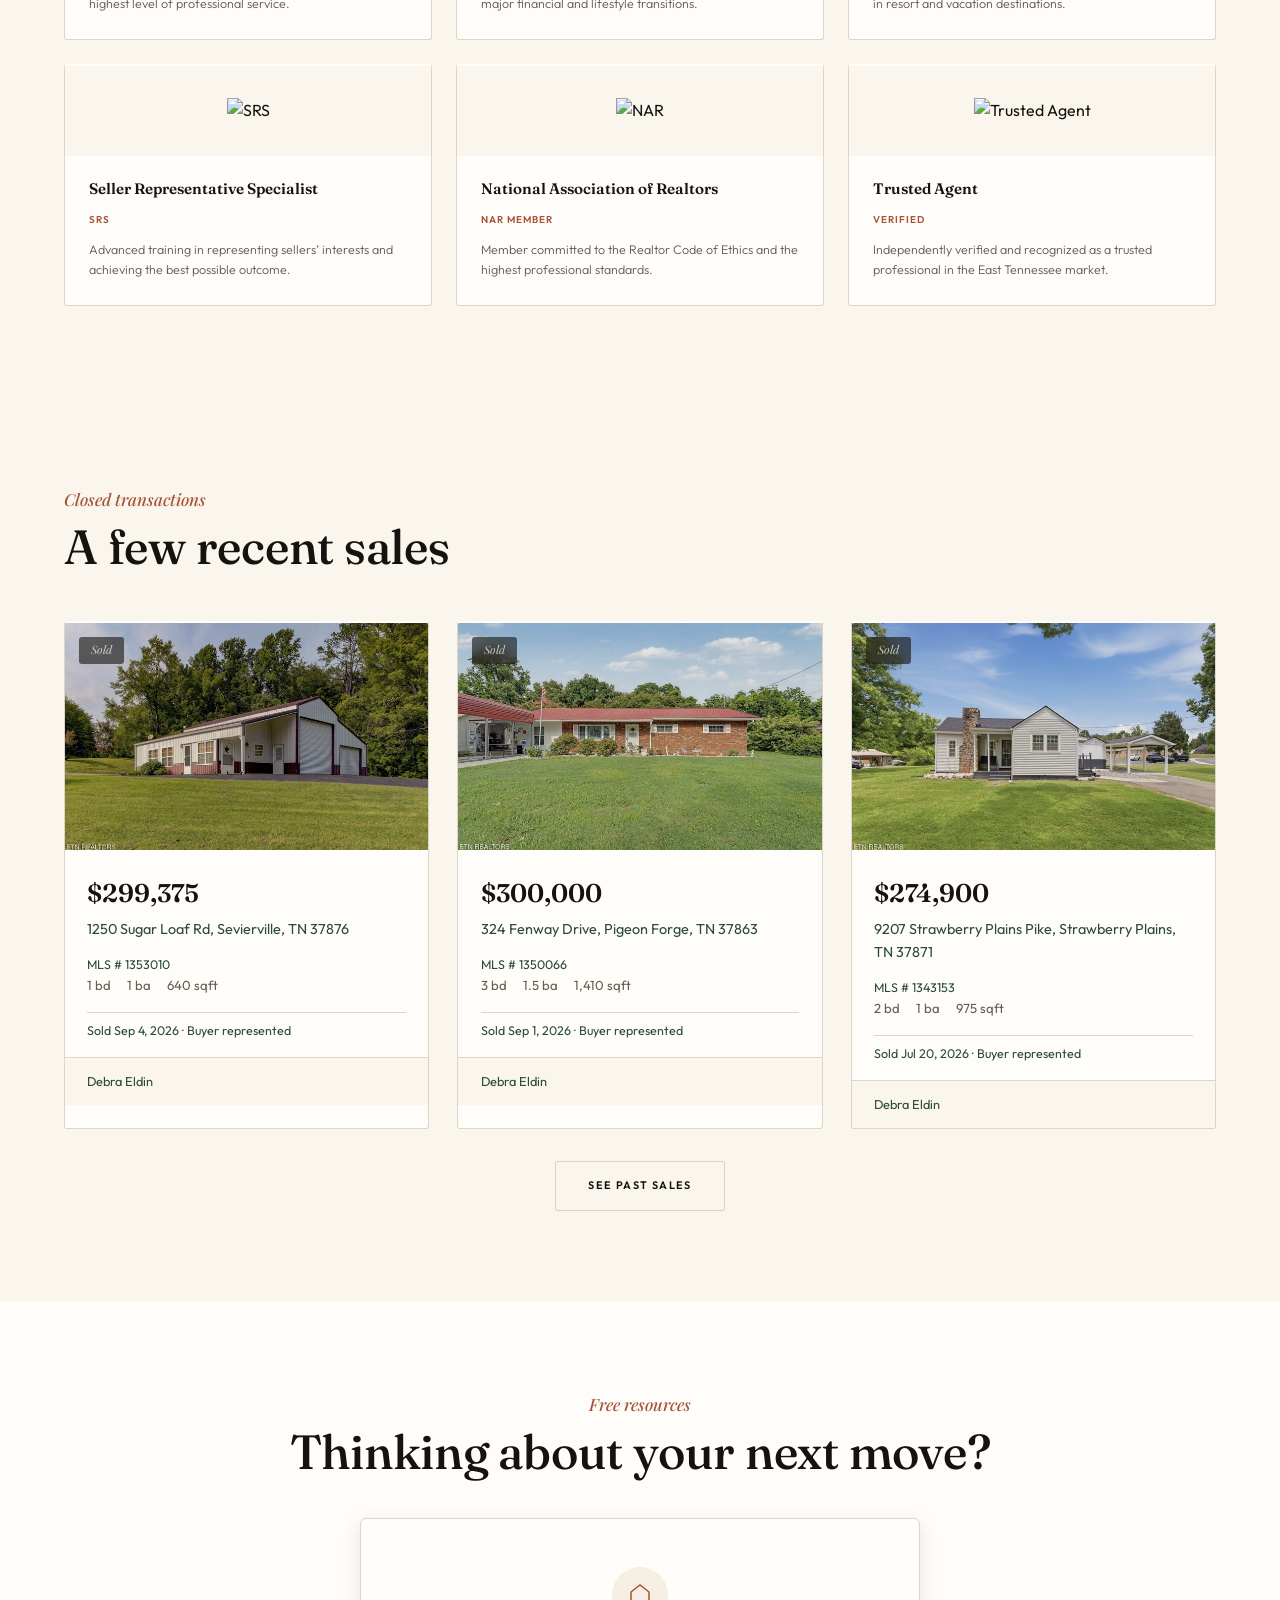
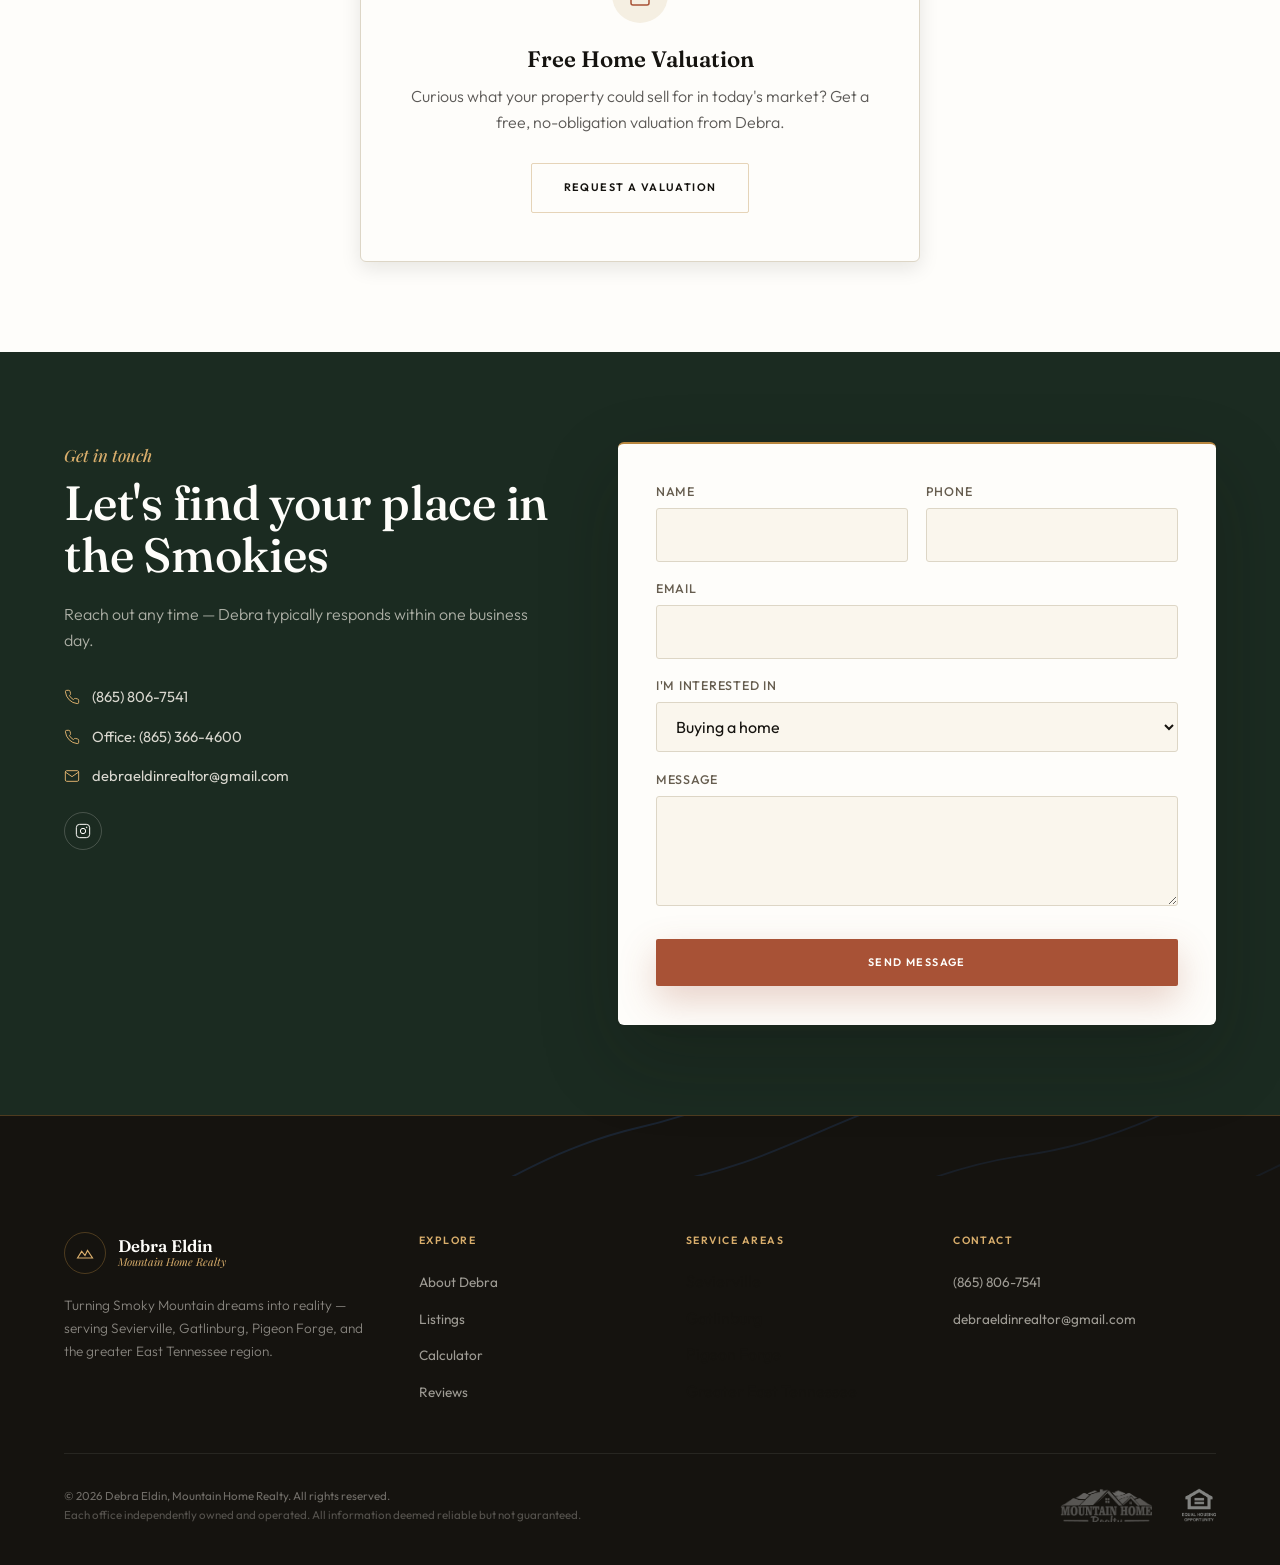
==== commit 49cdaa12: "Refresh homepage banner display styles" ====
--- a/index.html
+++ b/index.html
@@ -18,7 +18,7 @@
 <link href="https://fonts.googleapis.com/css2?family=Fraunces:ital,opsz,wght@0,9..144,400;0,9..144,500;0,9..144,600;0,9..144,700;1,9..144,500;1,9..144,600&family=Playfair+Display:ital,wght@0,400;0,500;0,600;1,500&family=Outfit:wght@300;400;500;600;700&display=swap" rel="stylesheet">
 <link rel="stylesheet" href="css/00-tokens.css">
 <link rel="stylesheet" href="css/01-nav-hero.css">
-<link rel="stylesheet" href="css/02-sections.css">
+<link rel="stylesheet" href="css/02-sections.css?v=20260918-banners">
 <link rel="stylesheet" href="css/03-footer-admin-motion.css">
 <script type="application/ld+json">
 {
--- a/css/02-sections.css
+++ b/css/02-sections.css
@@ -218,3 +218,8 @@
 .cf-input:focus, .cf-select:focus, .cf-textarea:focus { outline: none; border-color: var(--clay); background: var(--paper); }
 .cf-textarea { resize: vertical; min-height: 110px; }
 .cf-submit { width: 100%; margin-top: 0.5rem; }
+
+/* Preserve the full MLS cover photos and their corner banners. */
+.card-img-wrap:has(.badge-active) img { object-fit: contain; }
+.card:hover .card-img-wrap:has(.badge-active) img { transform: none; }
+.card-img-wrap .badge-active { top: auto; bottom: 8px; left: 50%; transform: translateX(-50%); }
--- a/css/03-footer-admin-motion.css
+++ b/css/03-footer-admin-motion.css
@@ -21,6 +21,8 @@
 .calc-breakdown-val { font-size: clamp(0.85rem, 2.5vw, 1rem); }
 .listing-actions { margin-top: 2rem; text-align: center; }
 .listing-intro { margin: 1.25rem 0 2rem; max-width: 650px; }
+.badge-pending { background: #70401e; color: #fff8ec; }
+.card-status-note { margin: .55rem 0 0; font-size: .78rem; line-height: 1.55; color: var(--forest-mid); }
 .property-page main { padding-top: 82px; }
 .video-control { position: absolute; right: 1.5rem; top: 100px; z-index: 5; background: rgba(21,19,15,0.85); color: var(--paper); padding: 0.75rem 1rem; border: 1px solid var(--brass-hair); border-radius: 3px; font-size: 0.8rem; }
 #formStatus:not(:empty) { margin-bottom: 1.25rem; padding: 1rem; border: 1px solid var(--brass-hair); }
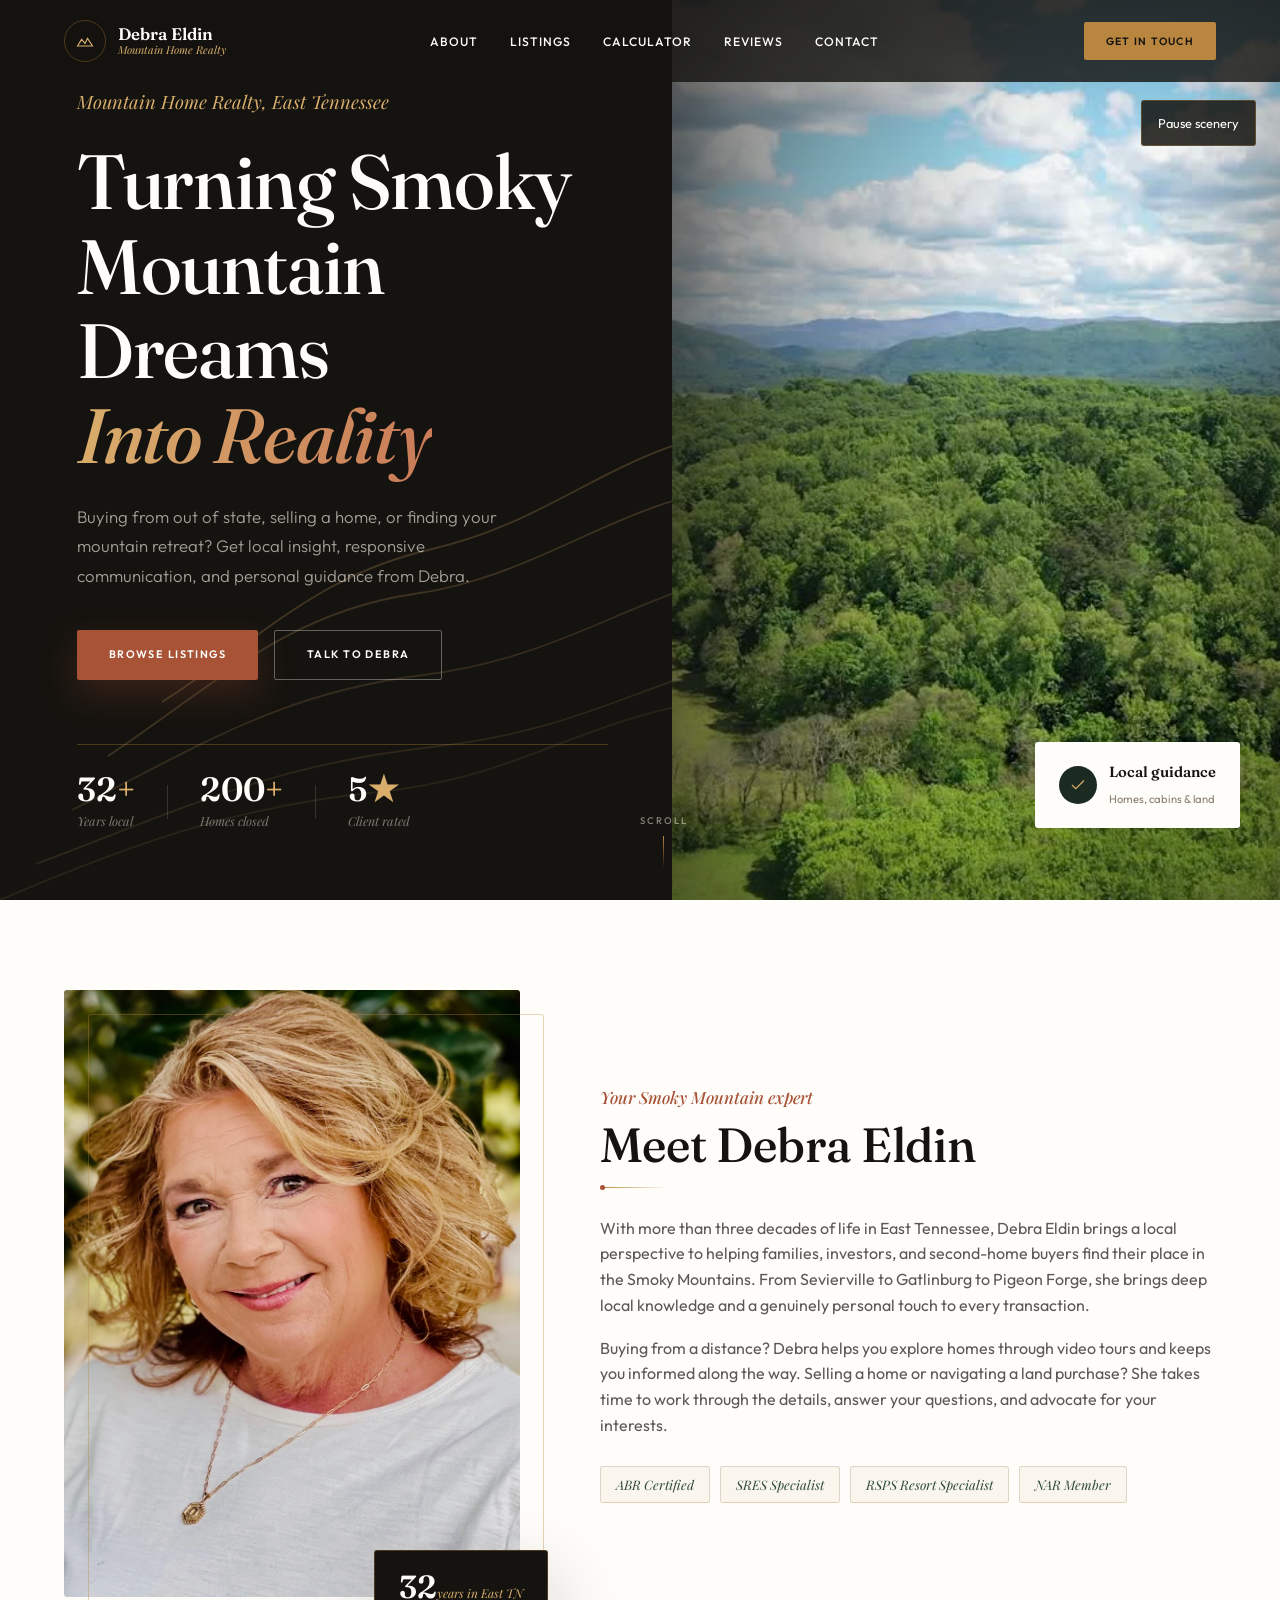
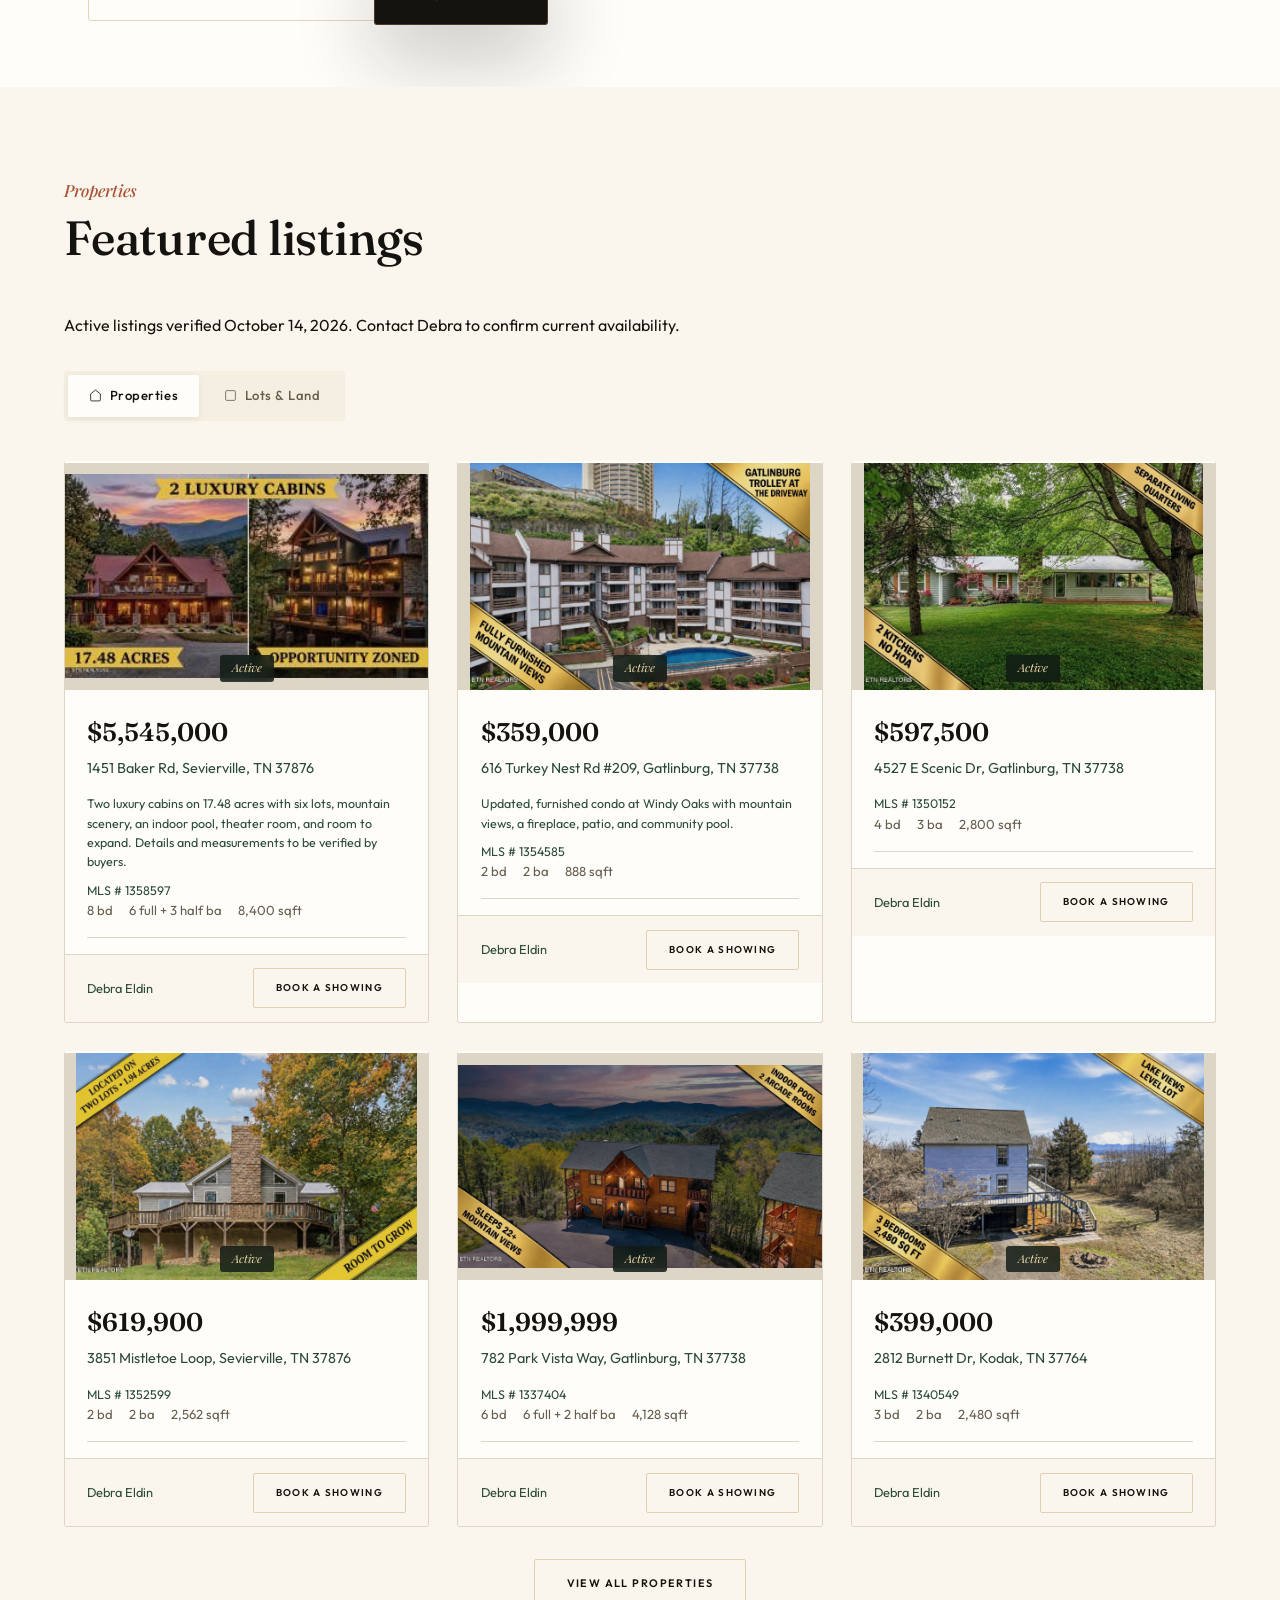
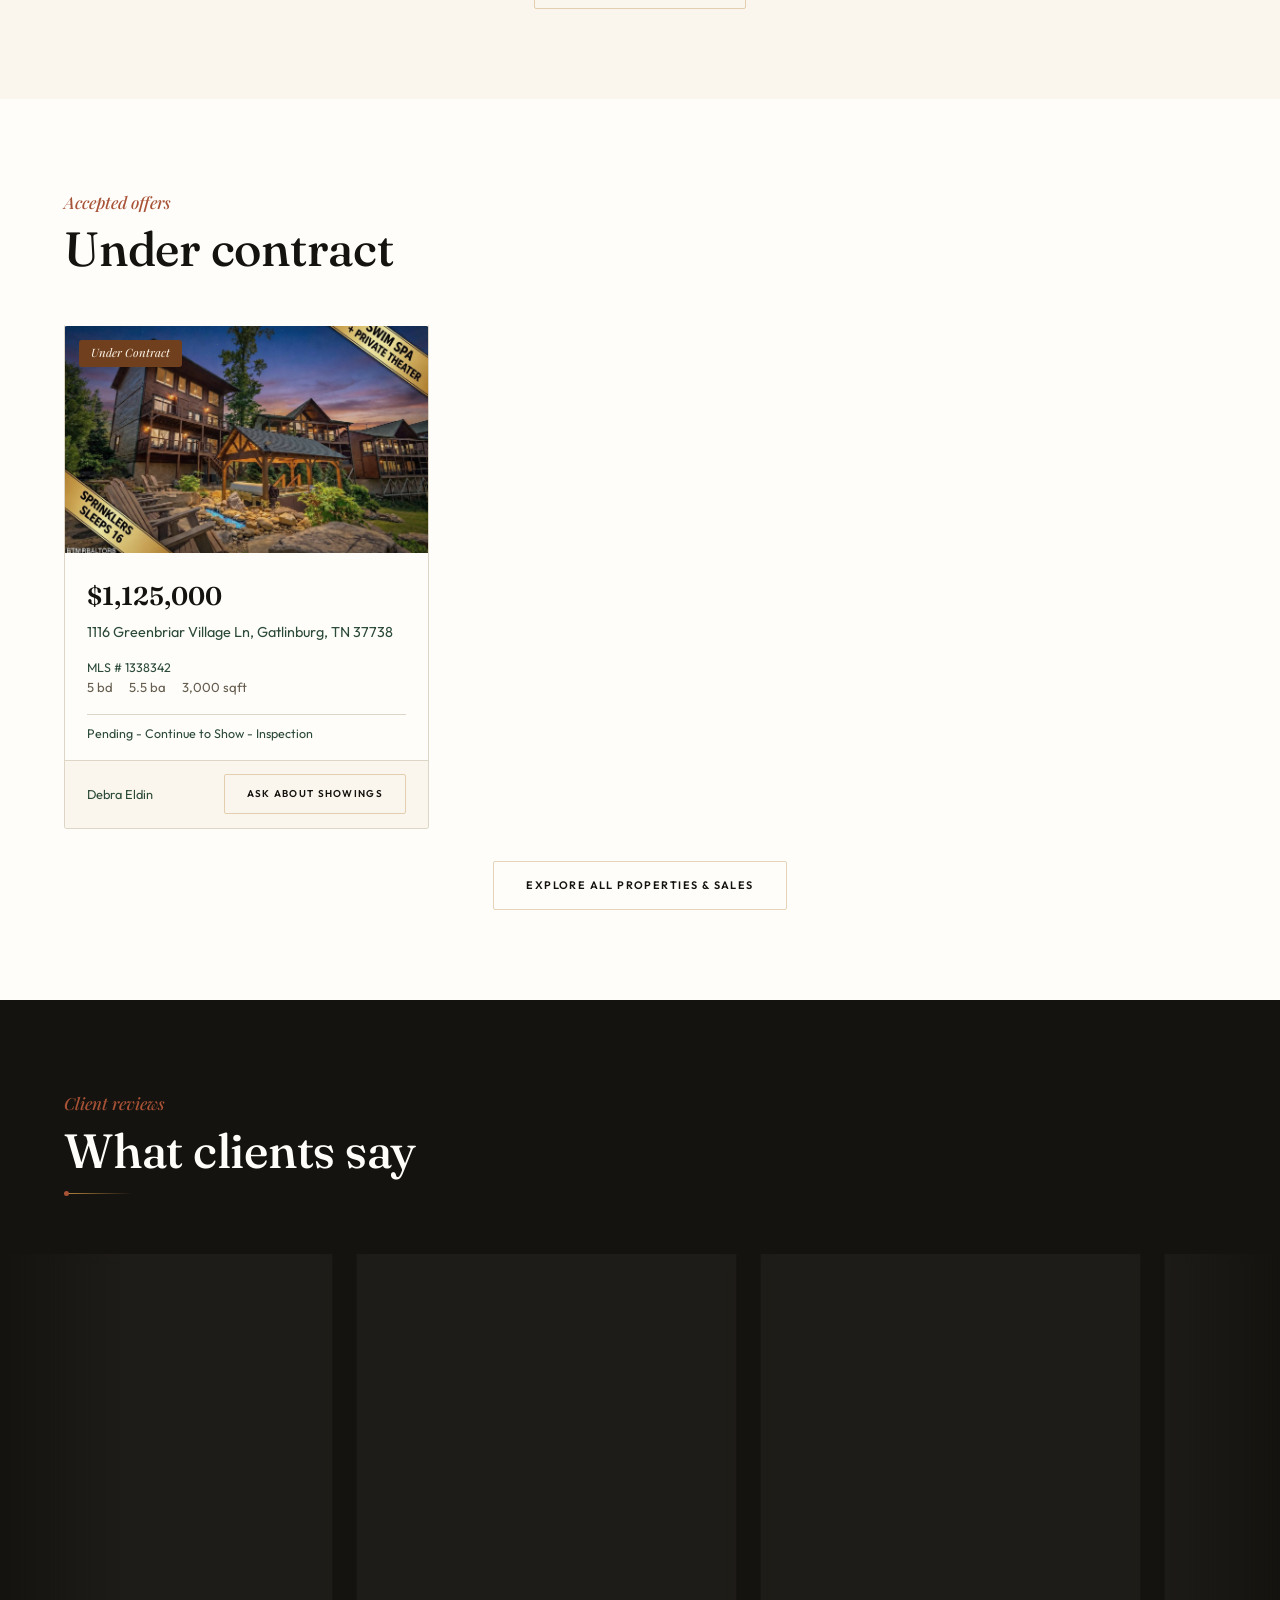
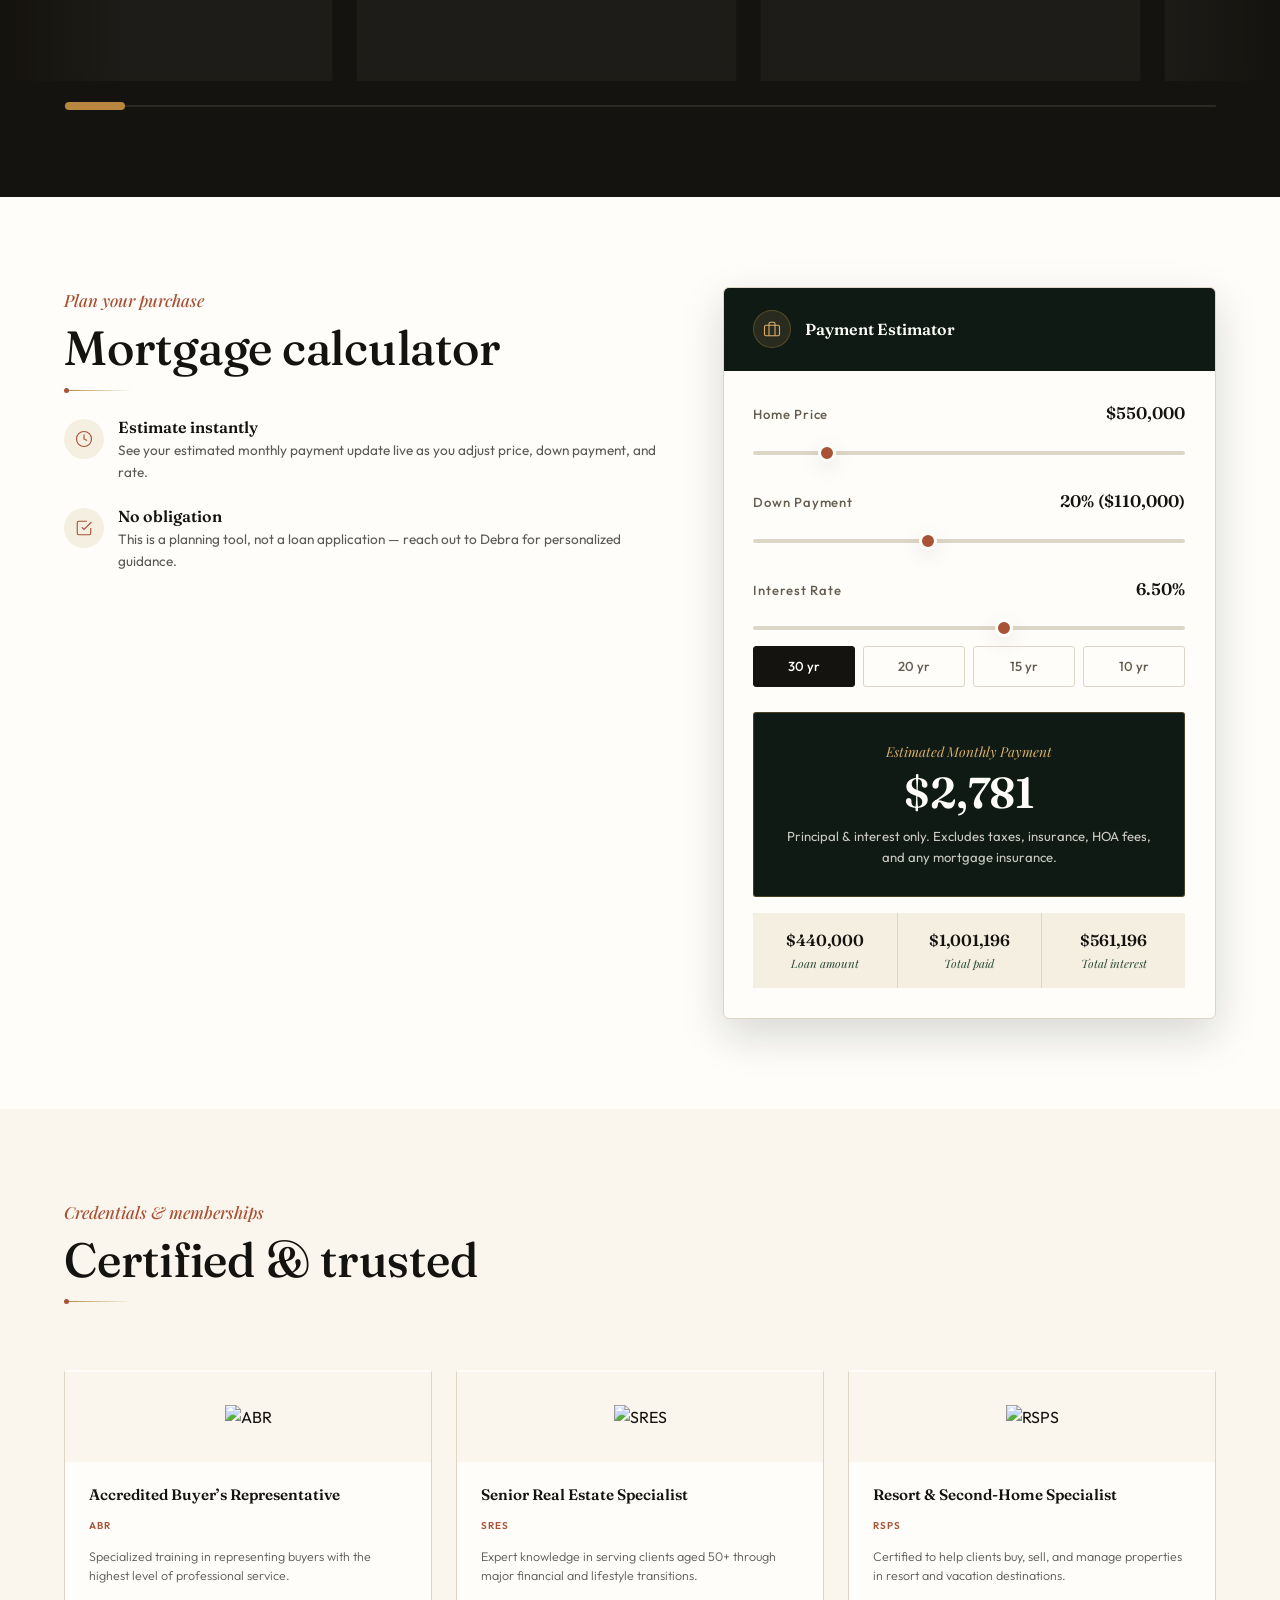
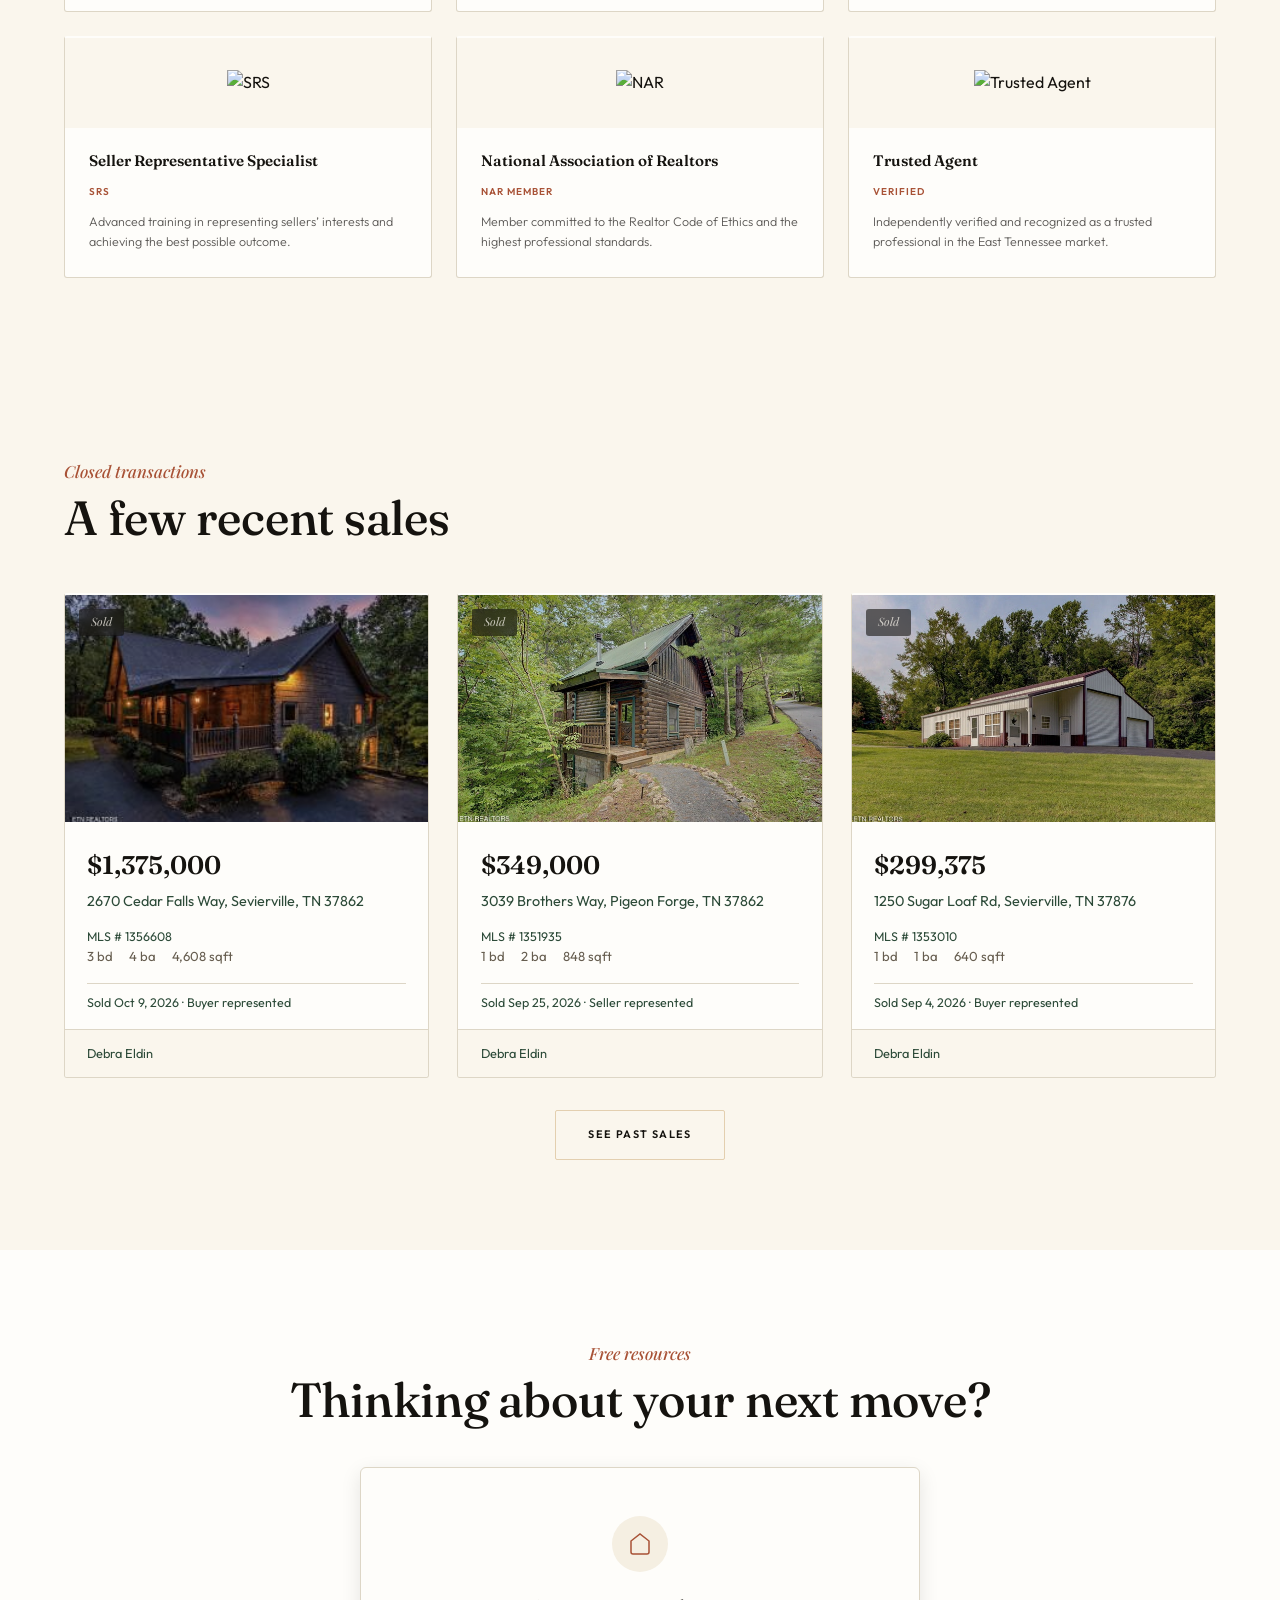
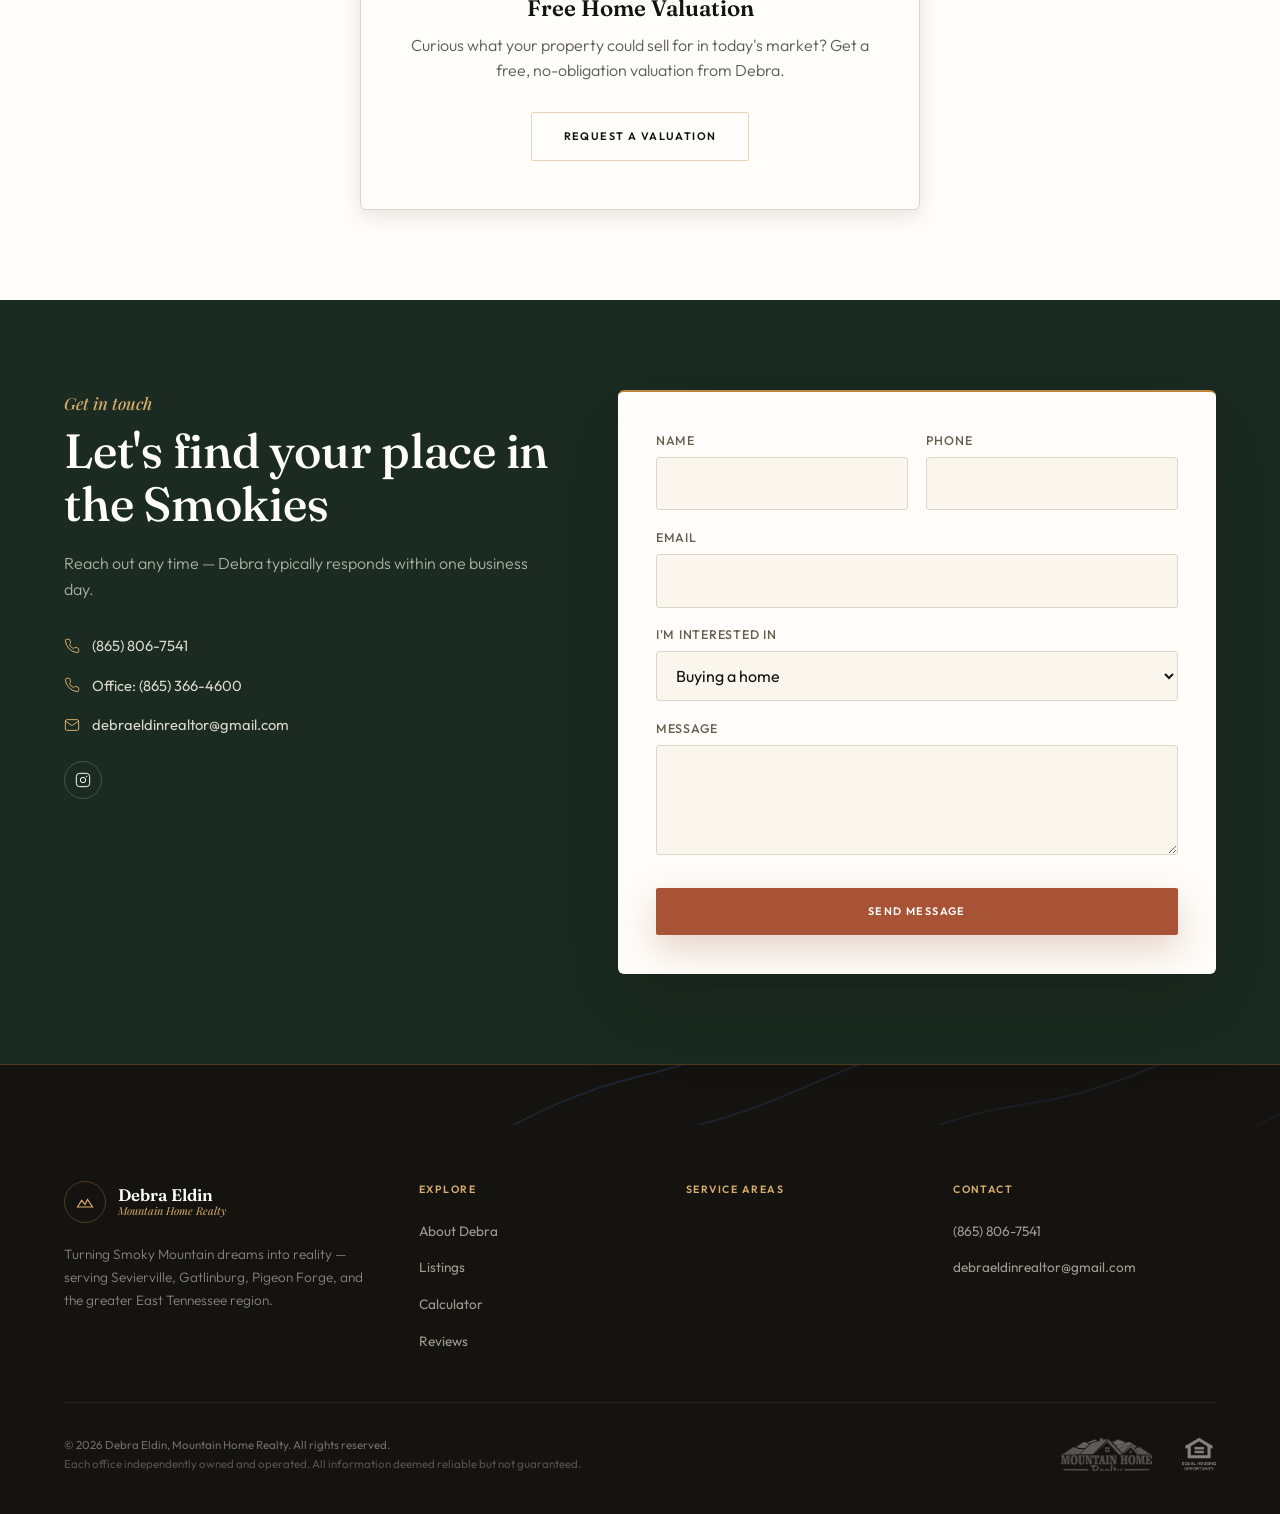
==== commit 190936fa: "Reconcile listings and sales with October 14 MLS audit" ====
--- a/index.html
+++ b/index.html
@@ -139,7 +139,7 @@
         <h2 class="h-section">Featured listings</h2>
       </div>
     </div>
-    <p class="listing-intro">Active listings verified September 7, 2026. Contact Debra to confirm current availability.</p>
+    <p class="listing-intro">Active listings verified October 14, 2026. Contact Debra to confirm current availability.</p>
     <div class="tabs-row reveal" role="group" aria-label="Property category">
       <button class="tab active" id="tab-homes" aria-pressed="true" aria-controls="homesGrid" onclick="switchTab('homes')">
         <svg width="13" height="13" viewBox="0 0 24 24" fill="none" stroke="currentColor" stroke-width="1.5"><path d="M3 9l9-7 9 7v11a2 2 0 0 1-2 2H5a2 2 0 0 1-2-2z"/></svg>
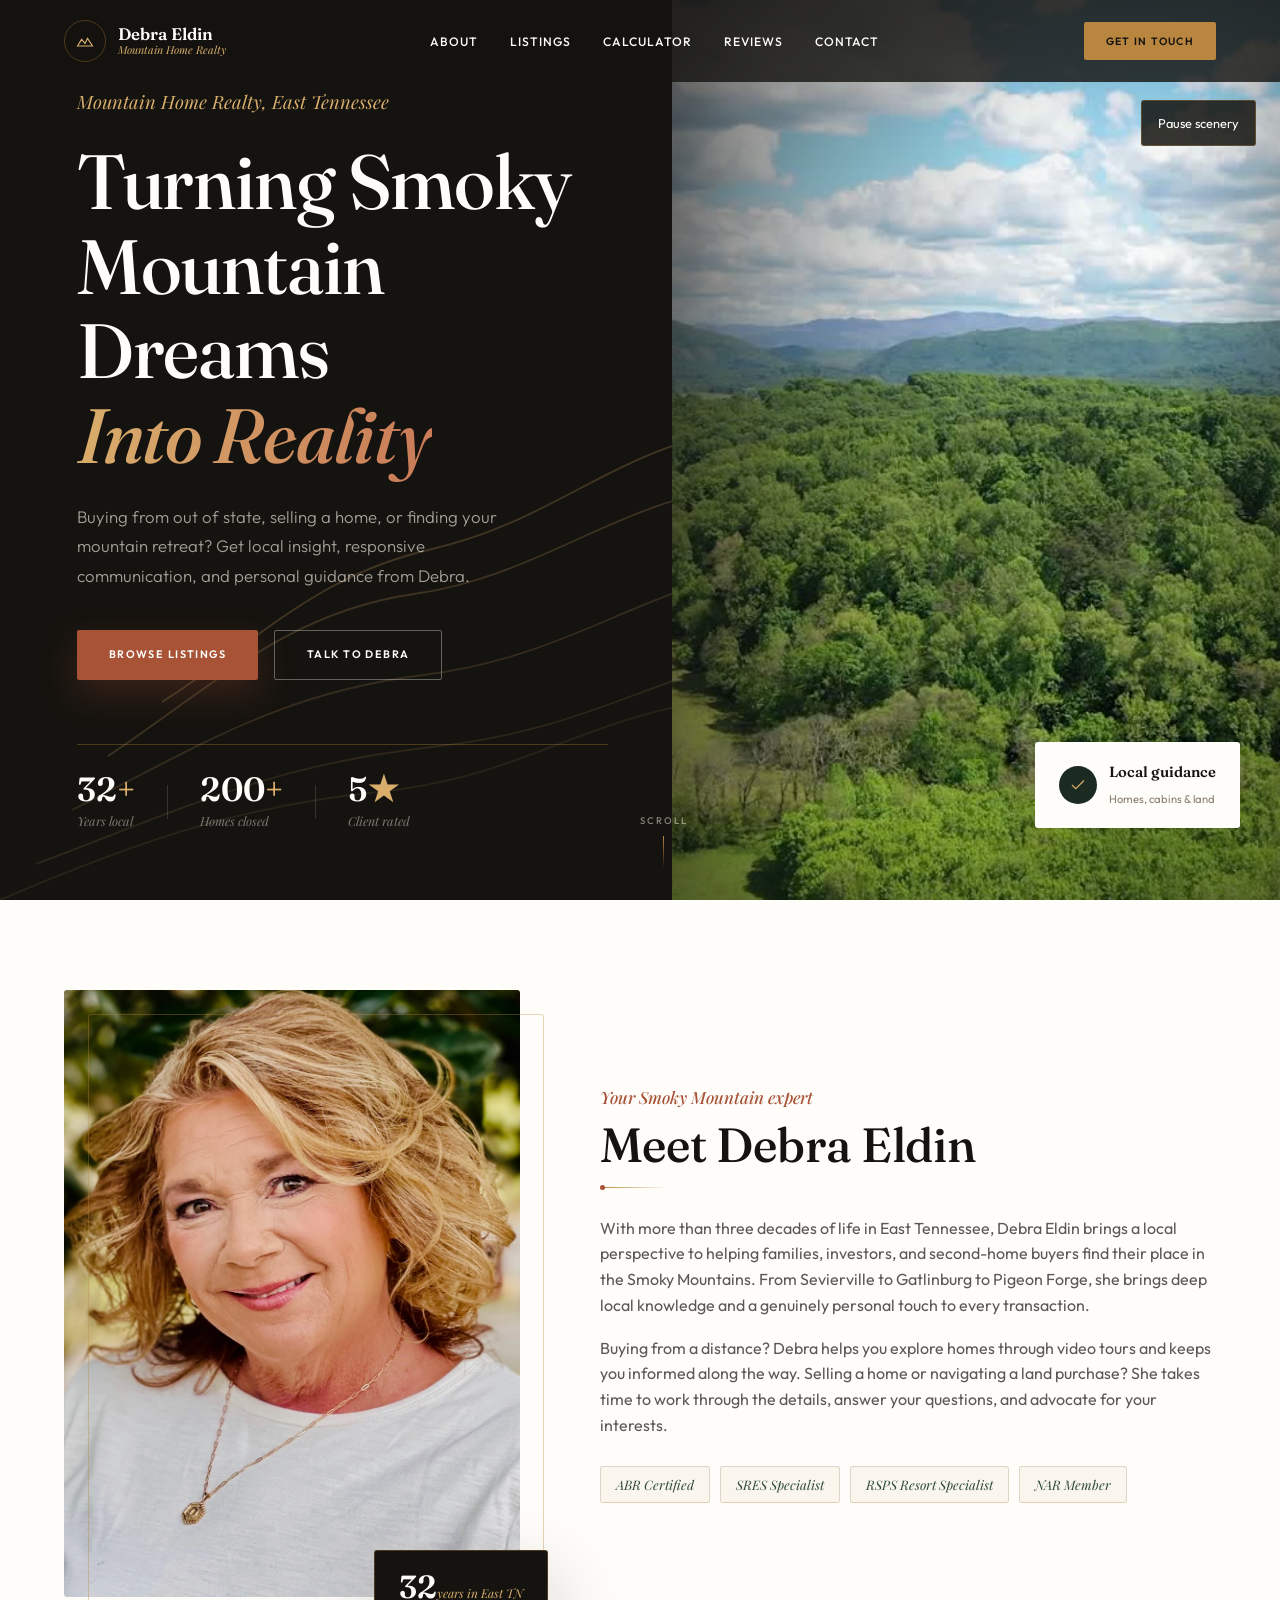
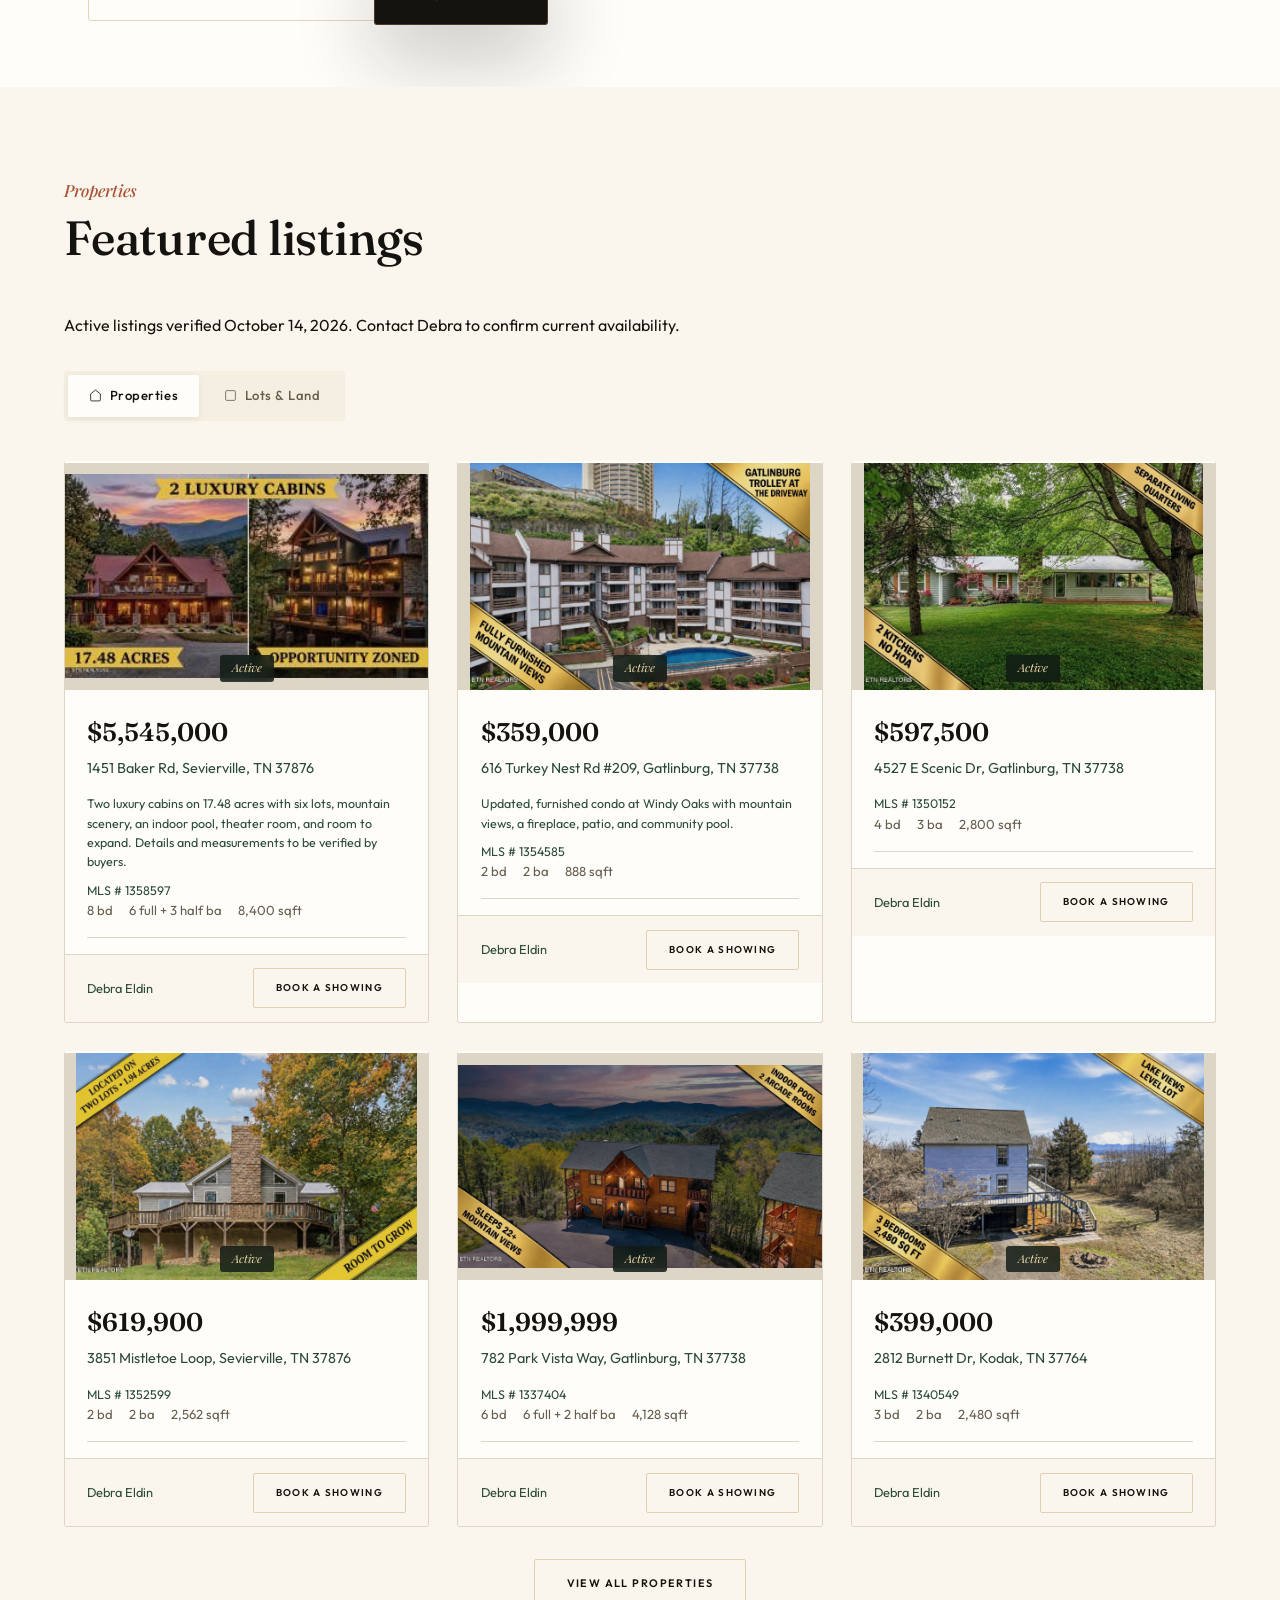
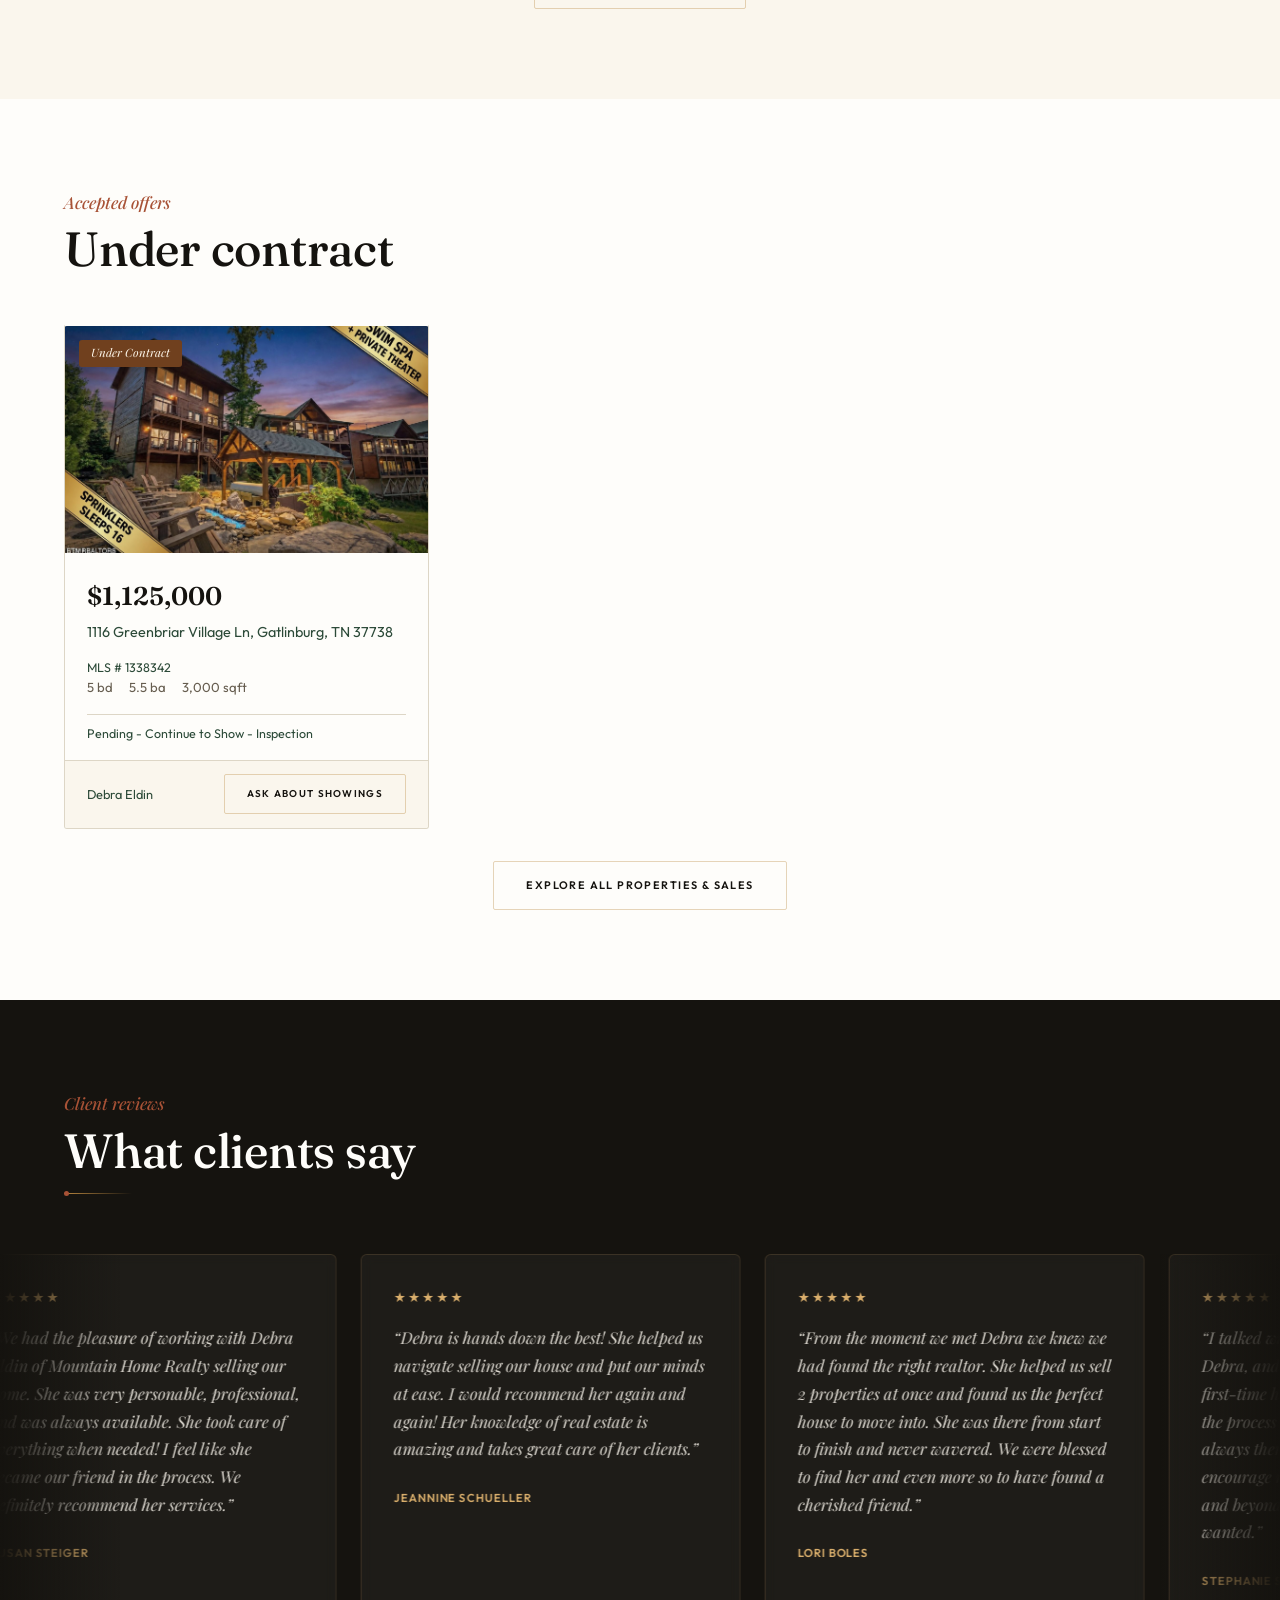
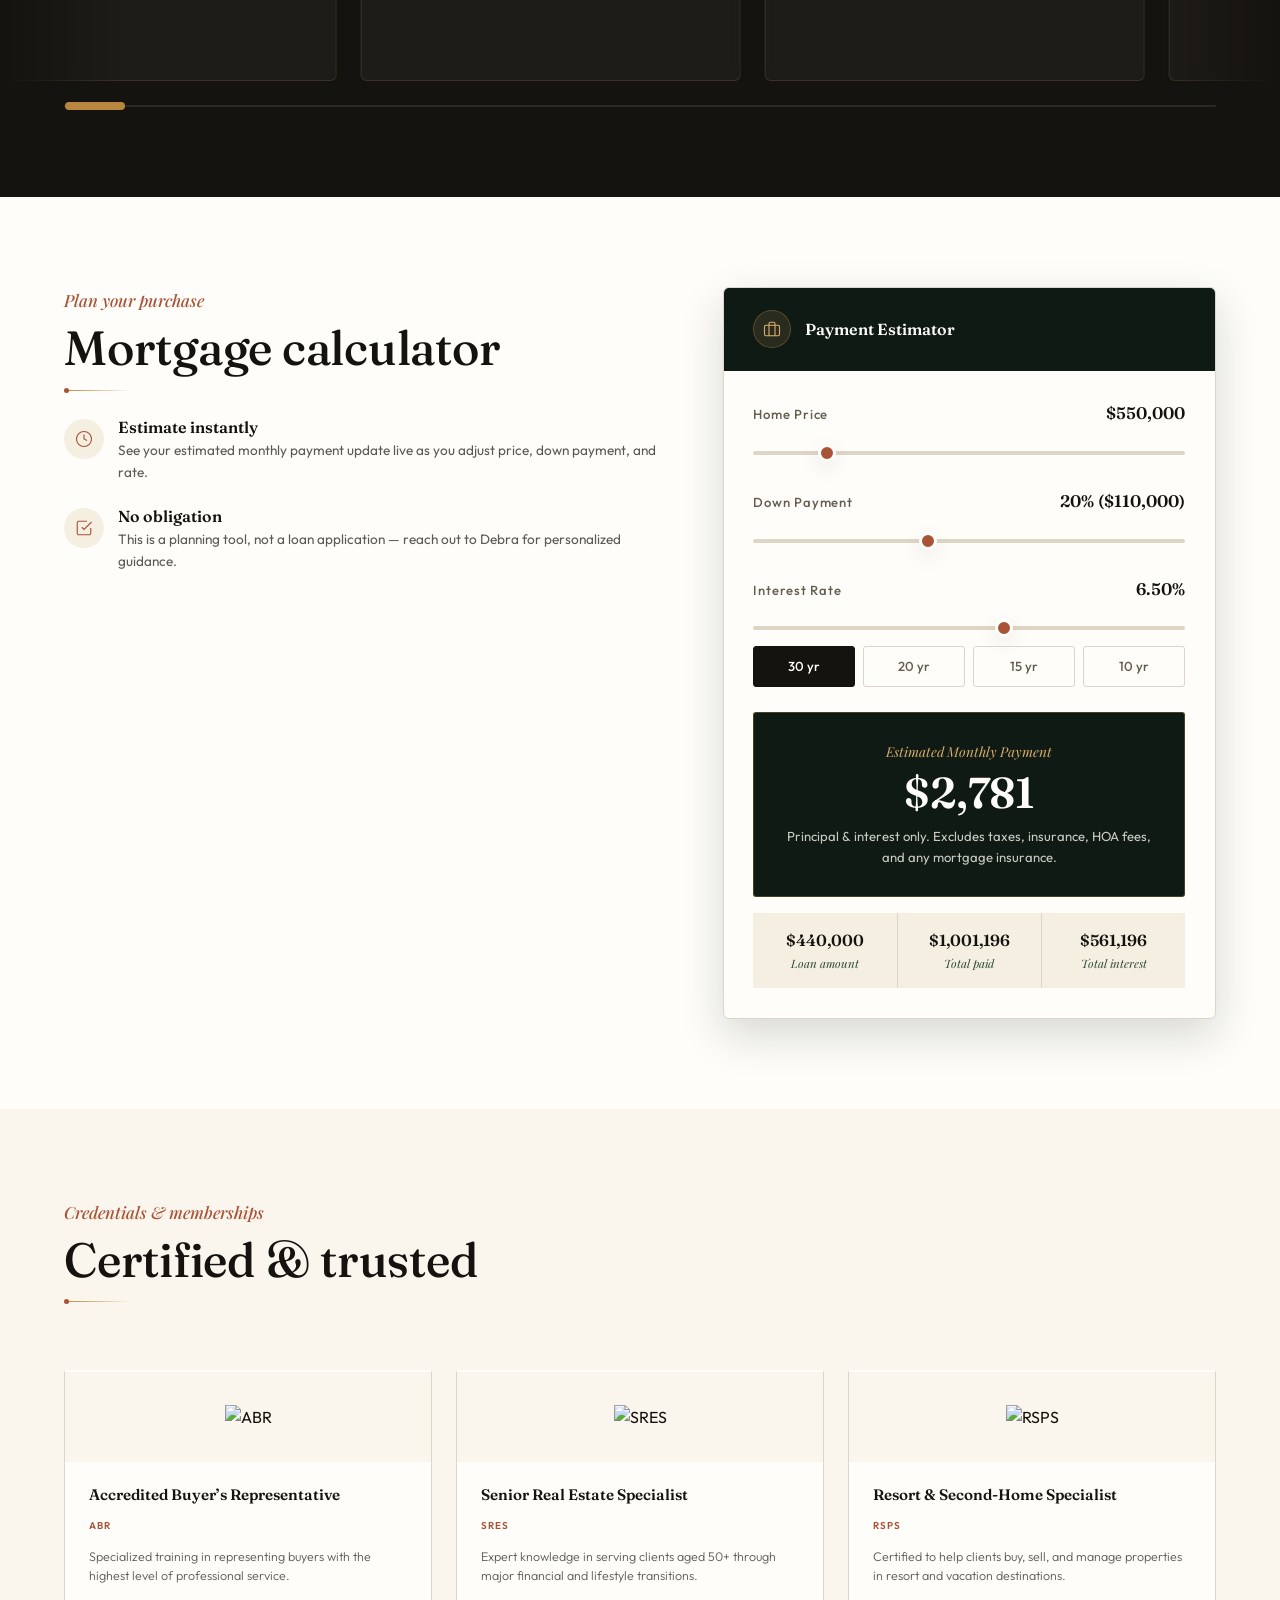
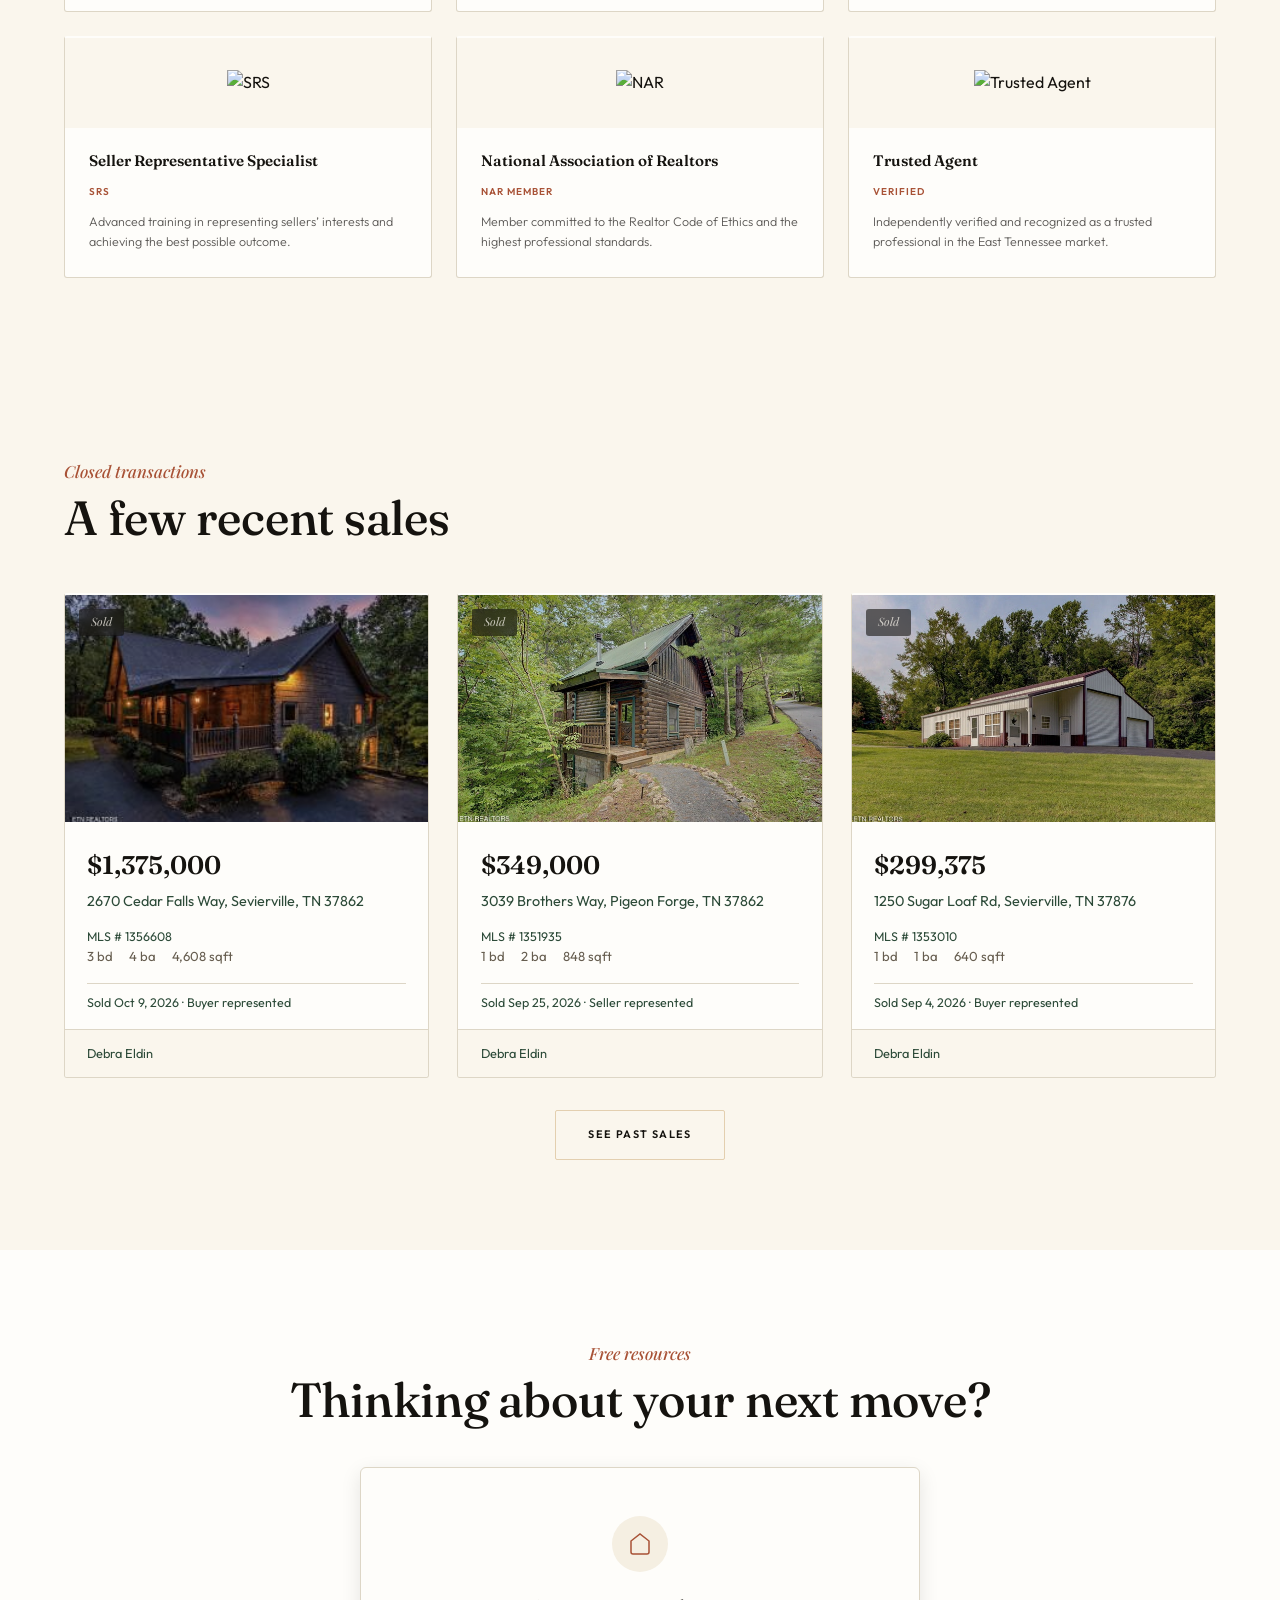
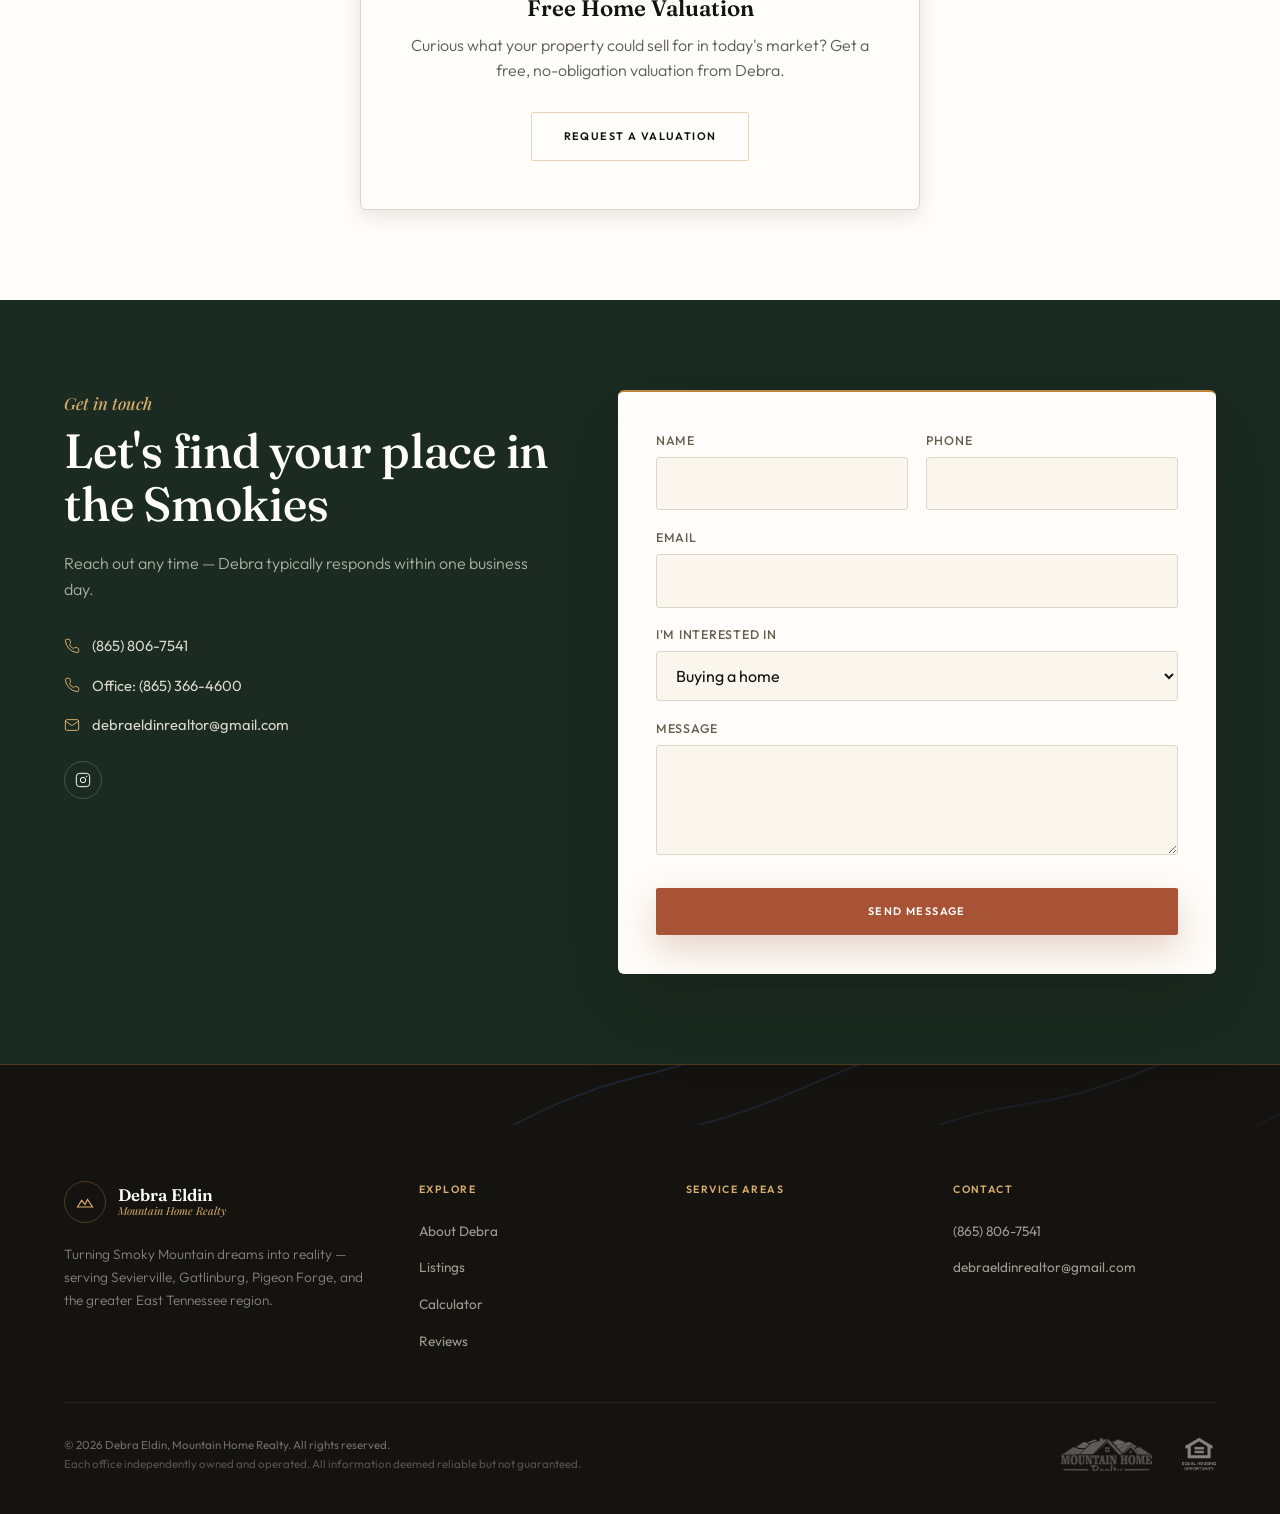
==== commit f8b17bcc: "Refresh cached listing data after MLS reconciliation" ====
--- a/index.html
+++ b/index.html
@@ -381,7 +381,7 @@
   <svg width="18" height="18" viewBox="0 0 24 24" fill="none" stroke="currentColor" stroke-width="2"><path d="M12 19V5M5 12l7-7 7 7"/></svg>
 </button>
 
-<script src="js/data.js"></script>
+<script src="js/data.js?v=20261014"></script>
 <script src="js/app.js"></script>
 <script>
   document.getElementById('yearNow').textContent = new Date().getFullYear();
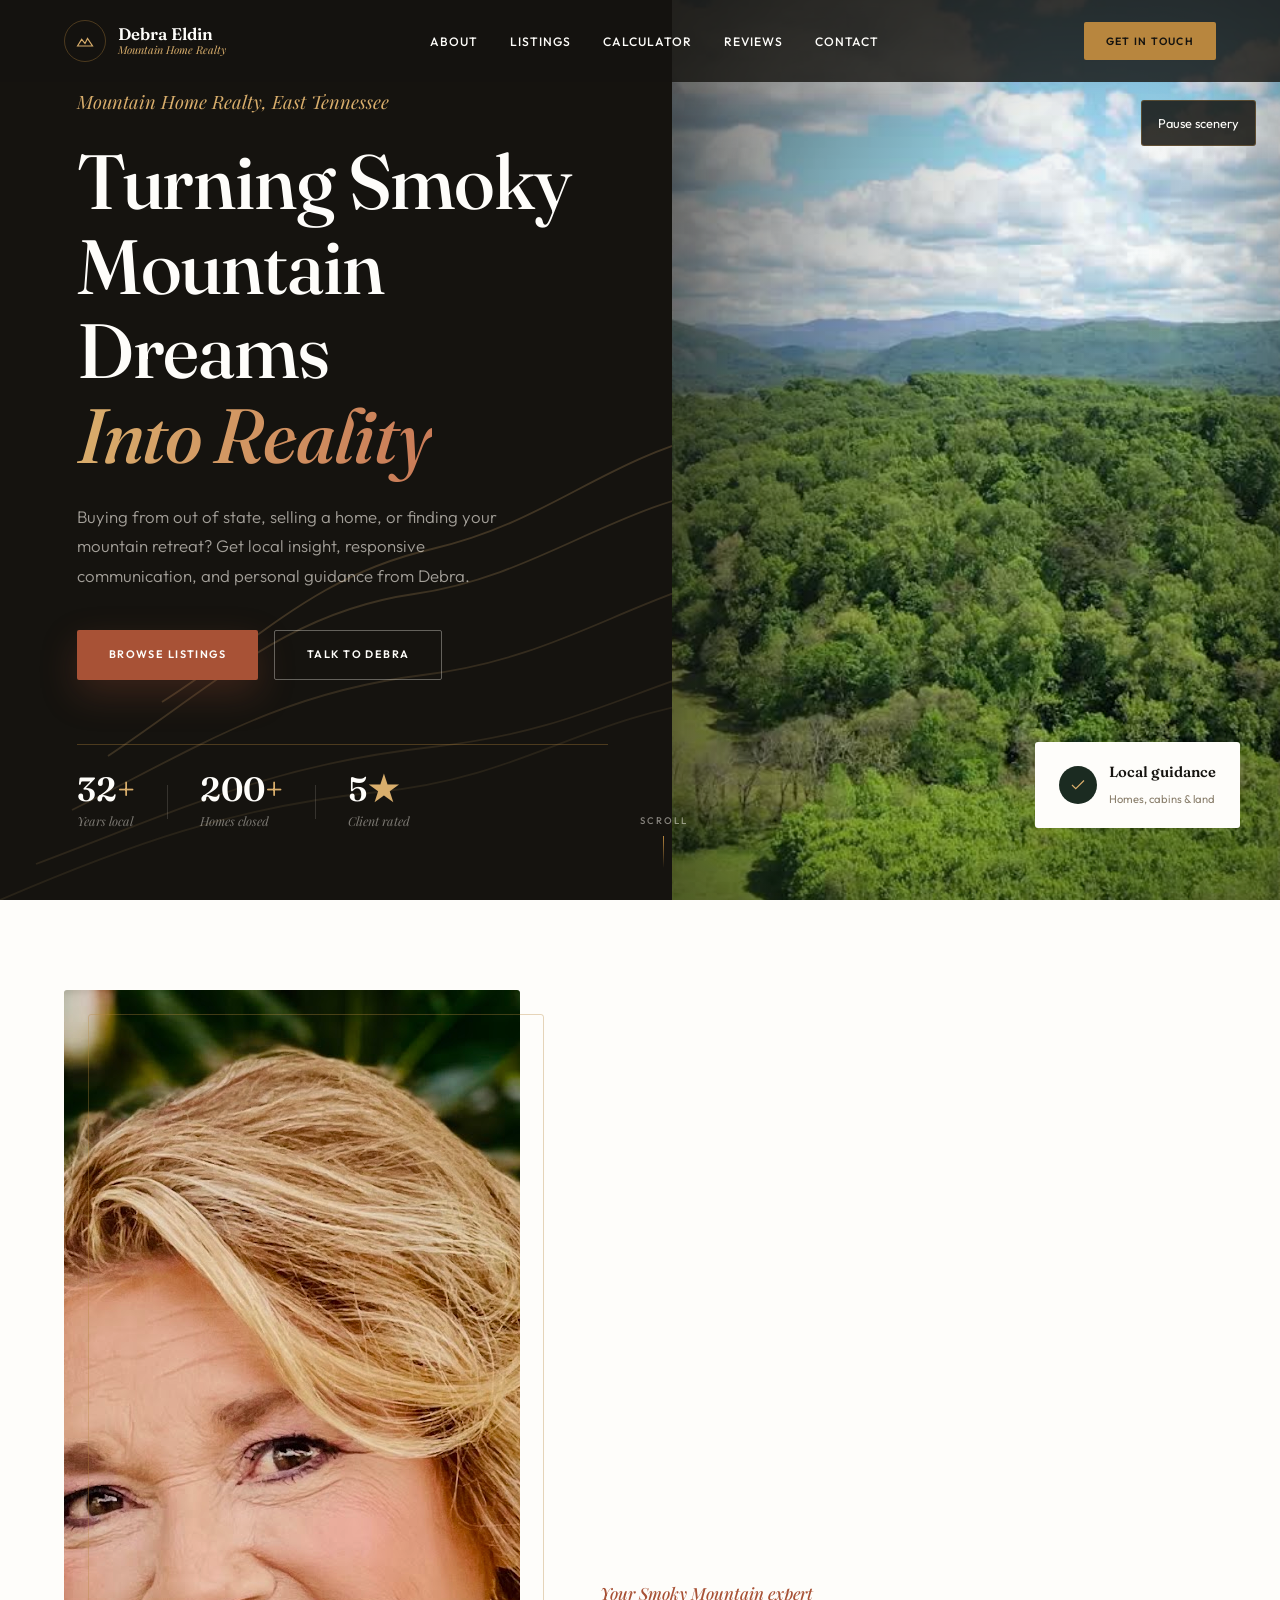
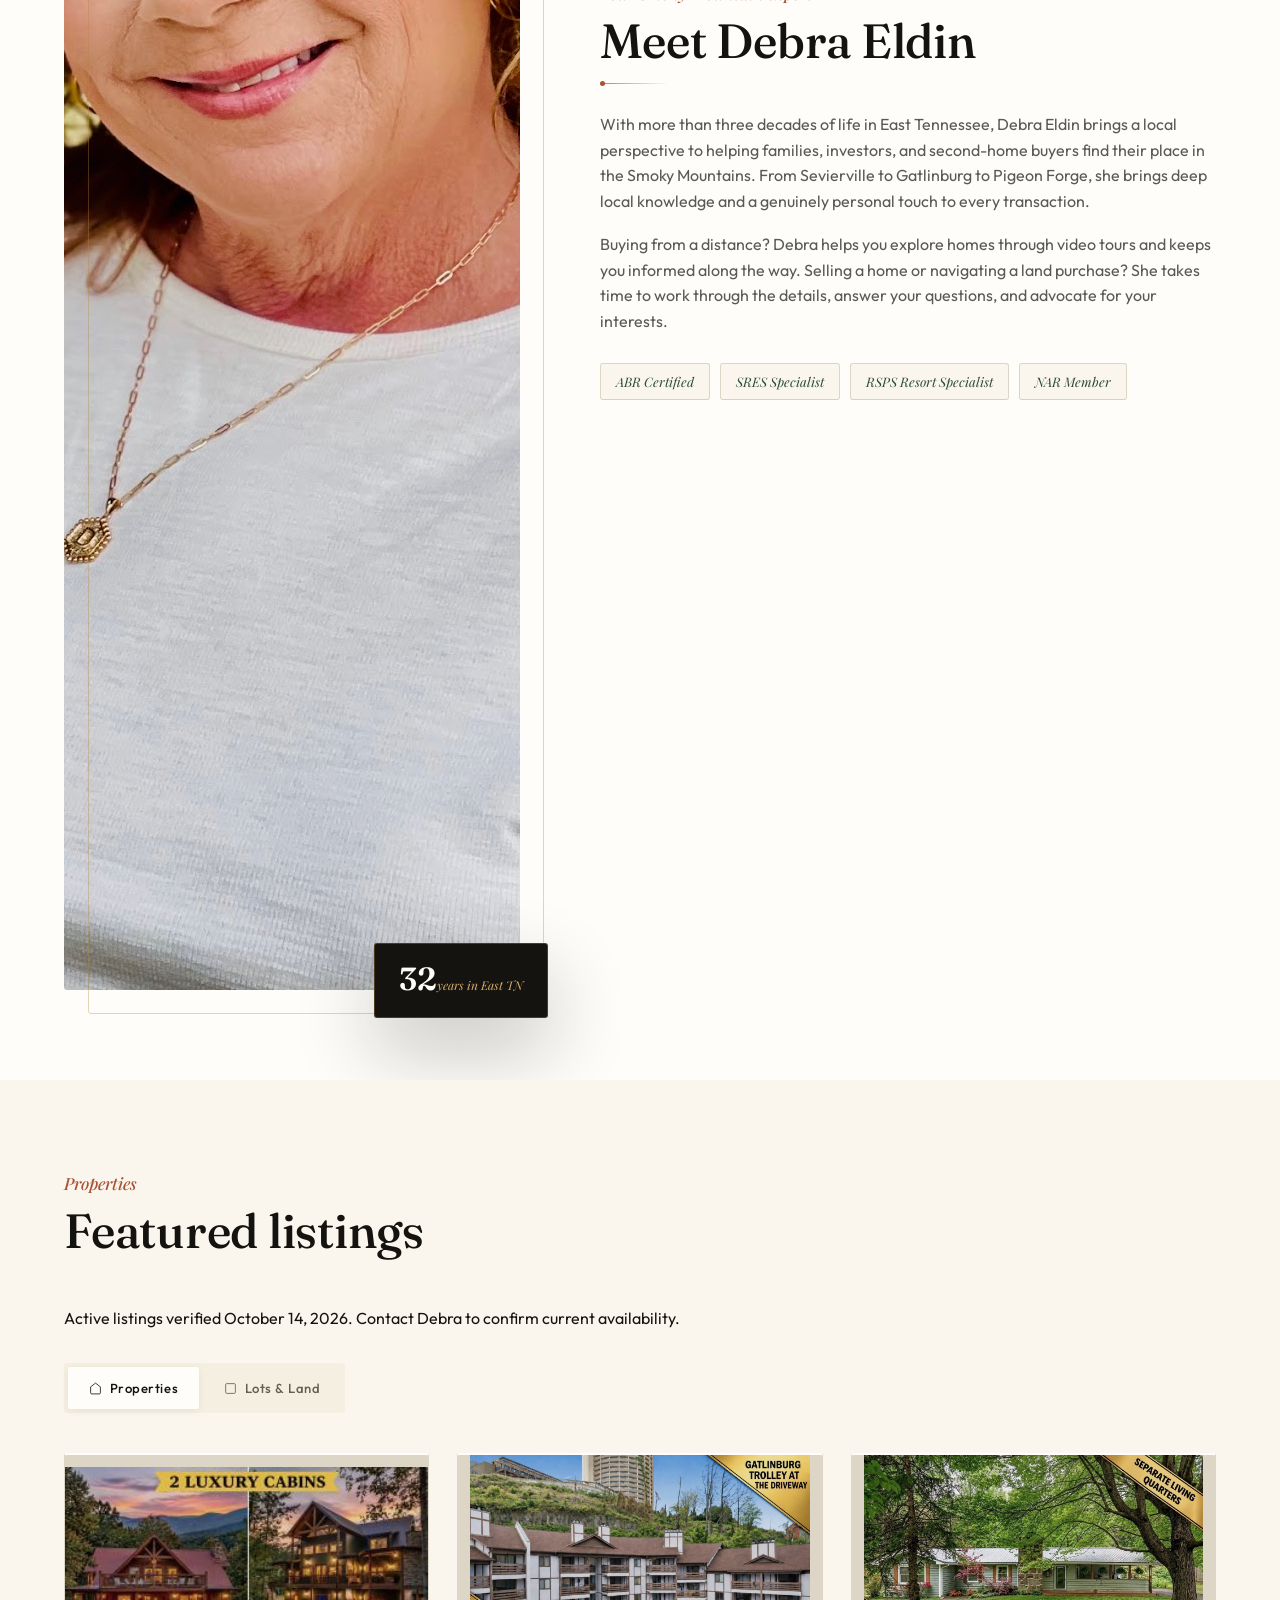
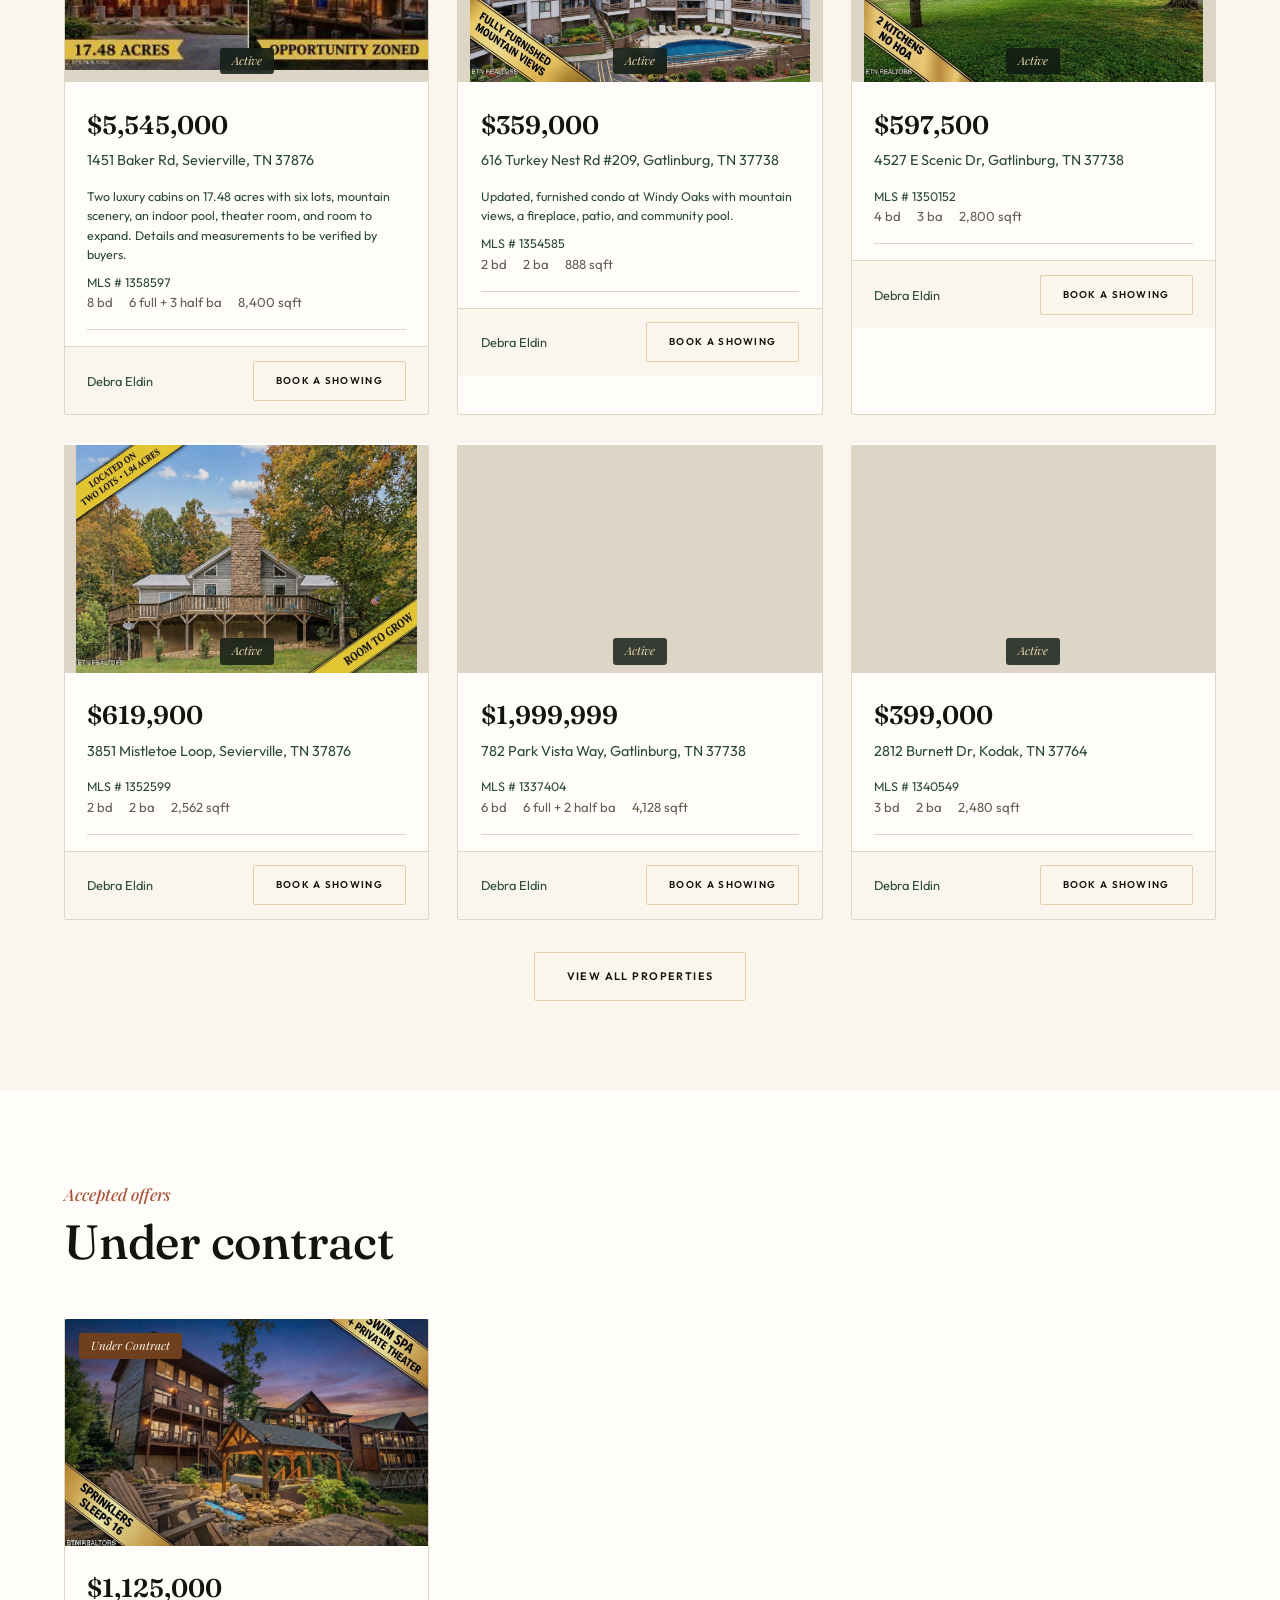
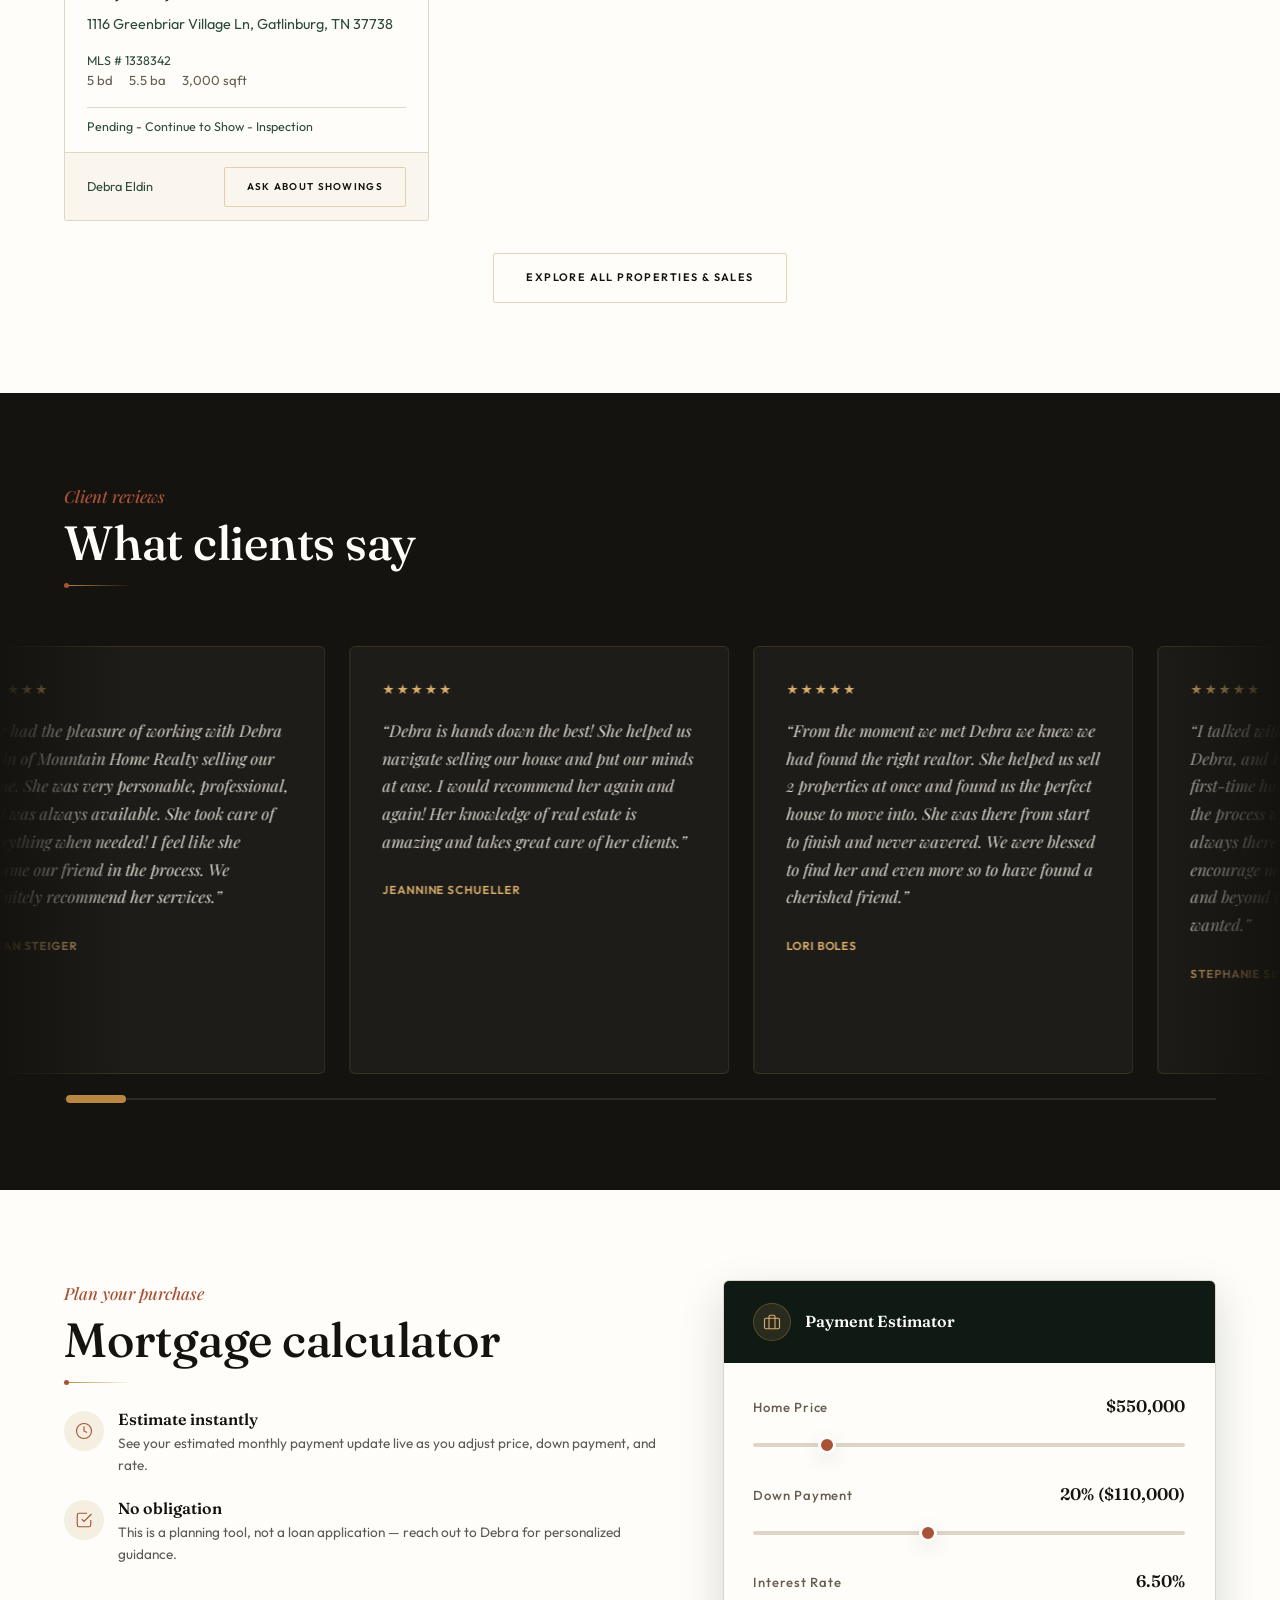
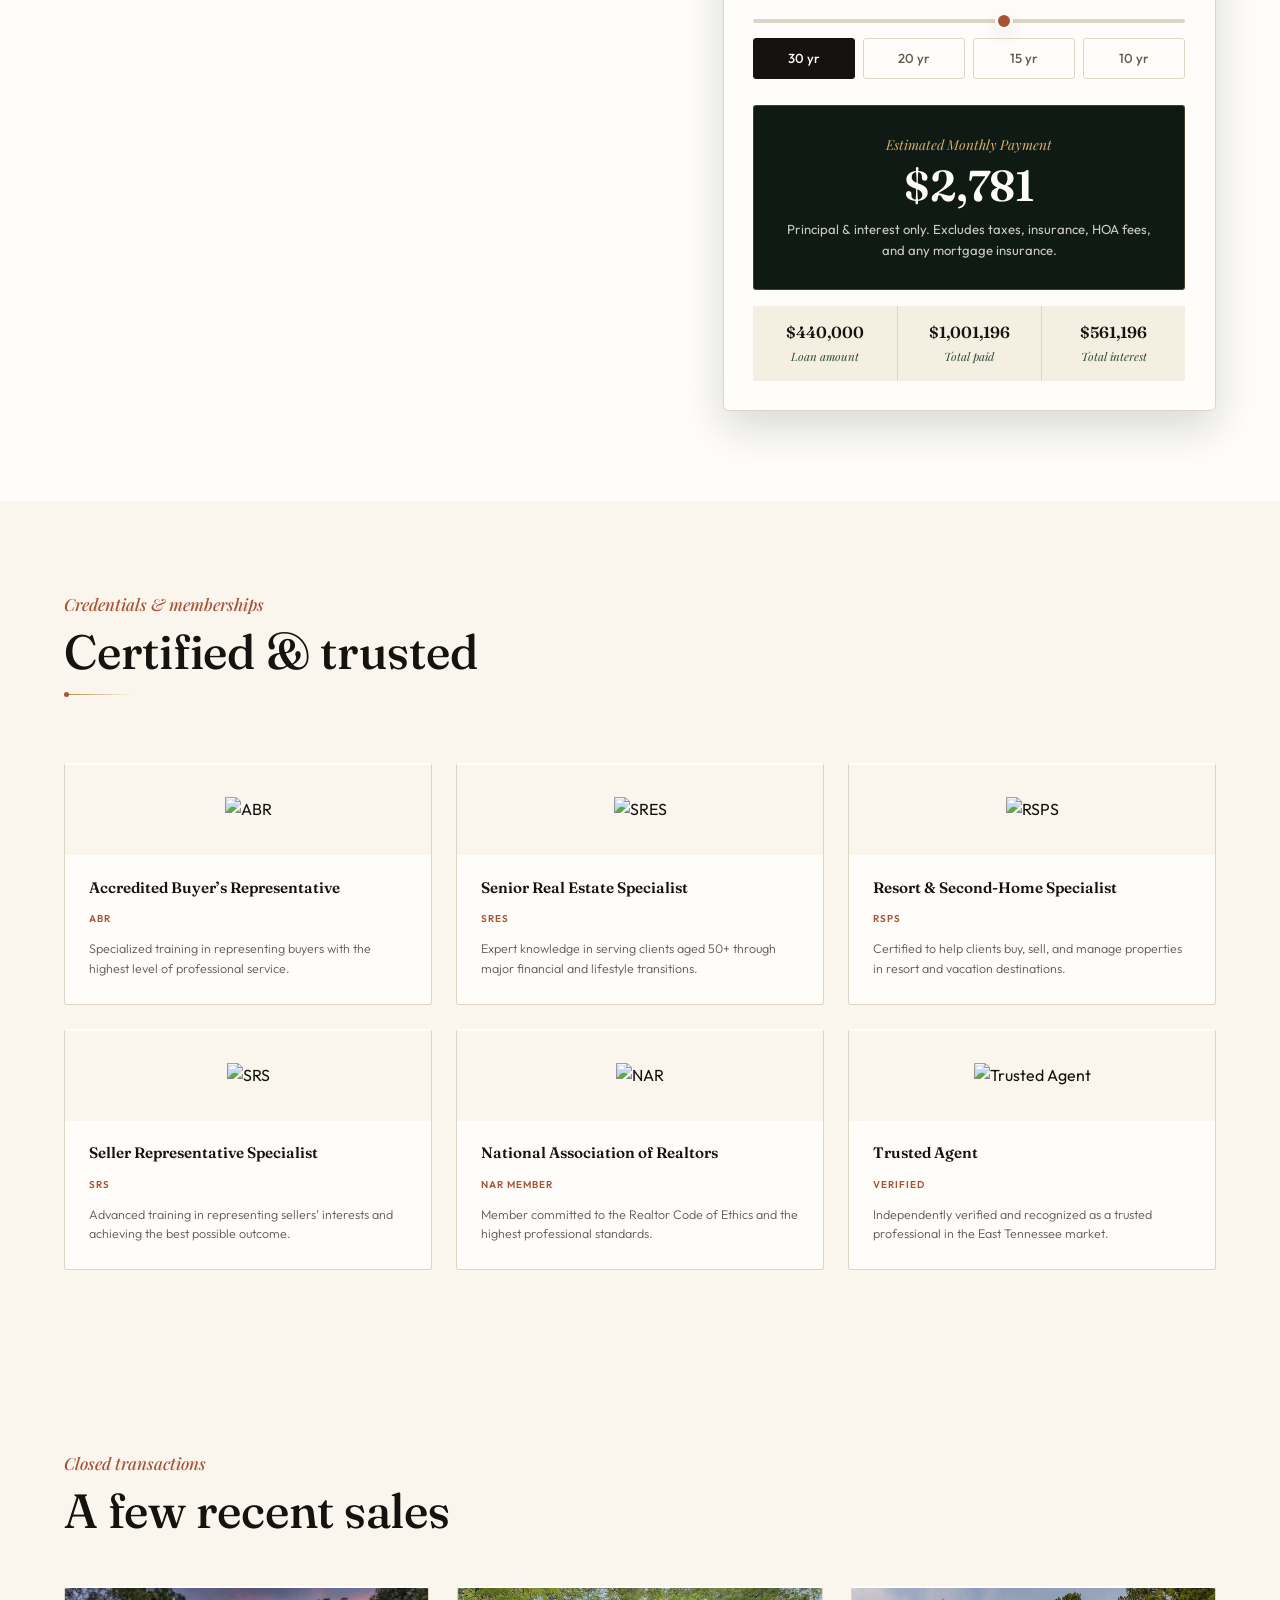
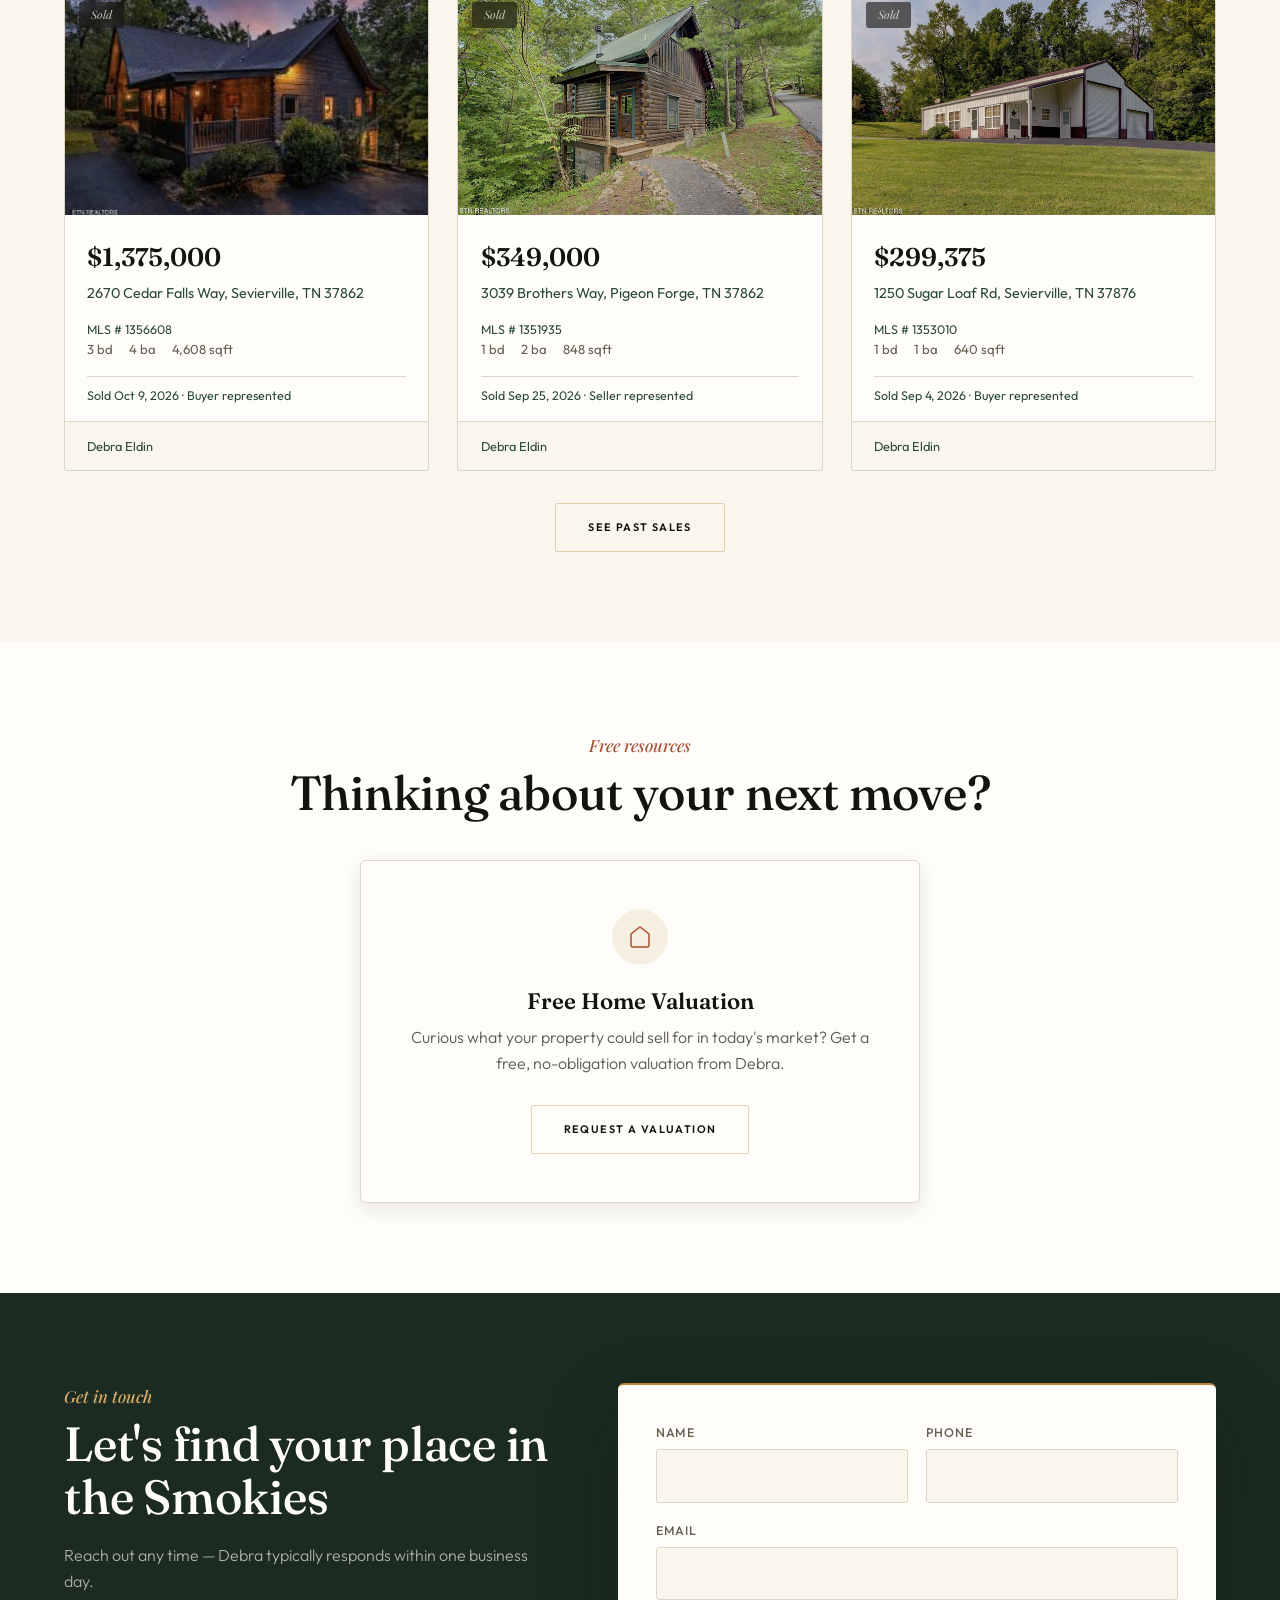
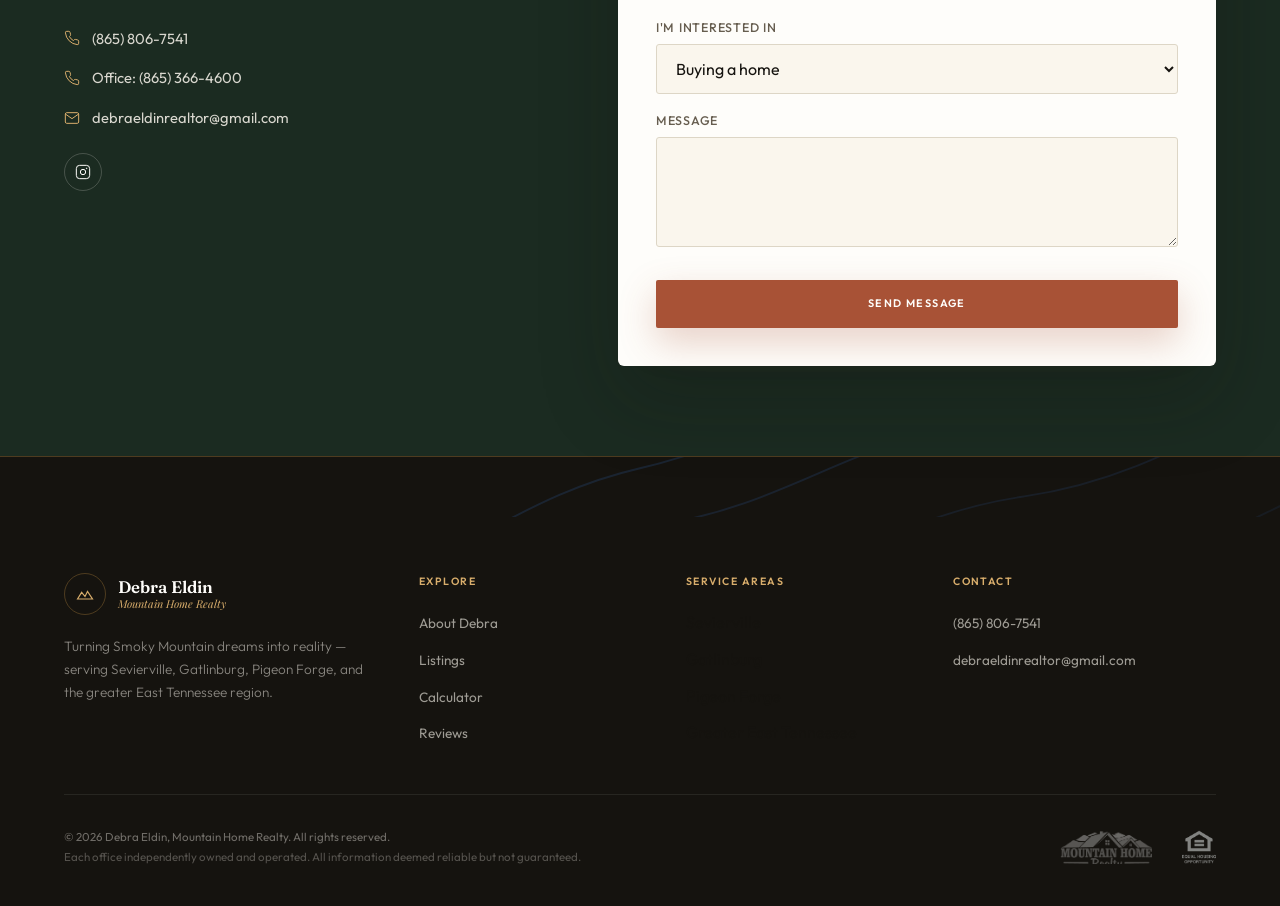
==== commit 7f7635fa: "Fix the Contact page form and tighten the static site The Contact page cancelled submit and showed "" ====
--- a/index.html
+++ b/index.html
@@ -107,7 +107,7 @@
   <div class="wrap">
     <div class="about-grid">
       <div class="about-portrait-wrap reveal">
-        <img class="about-portrait" src="assets/debra-portrait.jpg" alt="Debra Eldin, Realtor">
+        <img class="about-portrait" src="assets/debra-portrait.jpg" alt="Debra Eldin, Realtor" width="950" height="1600" loading="lazy" decoding="async">
         <div class="about-portrait-frame"></div>
         <div class="about-ribbon"><span class="about-ribbon-n">32</span><span class="about-ribbon-l">years in East TN</span></div>
       </div>
@@ -370,8 +370,8 @@
     <div class="footer-bottom">
       <p class="footer-copy">&copy; <span id="yearNow"></span> Debra Eldin, Mountain Home Realty. All rights reserved.<br><span style="opacity:0.7">Each office independently owned and operated. All information deemed reliable but not guaranteed.</span></p>
       <div class="footer-logos">
-        <img src="assets/mhr-logo-white.png" alt="Mountain Home Realty">
-        <img src="assets/eho-logo.webp" alt="Equal Housing Opportunity" style="filter:invert(1)">
+        <img src="assets/mhr-logo-white.png" alt="Mountain Home Realty" width="1920" height="626" loading="lazy" decoding="async">
+        <img src="assets/eho-logo.webp" alt="Equal Housing Opportunity" width="200" height="200" loading="lazy" decoding="async" style="filter:invert(1)">
       </div>
     </div>
   </div>
@@ -390,7 +390,7 @@
     var el = document.createElement('div');
     el.className = 'cert-card reveal';
     el.style.transitionDelay = ((i % 3) * 0.1) + 's';
-    el.innerHTML = '<div class="cert-card-img"><img src="' + c.img + '" alt="' + c.alt + '" loading="lazy"></div>' +
+    el.innerHTML = '<div class="cert-card-img"><img src="' + c.img + '" alt="' + c.alt + '" loading="lazy" decoding="async"></div>' +
       '<div class="cert-body"><p class="cert-name">' + c.name + '</p><span class="cert-abbr">' + c.abbr + '</span><p class="cert-desc">' + c.desc + '</p></div>';
     certGrid.appendChild(el);
   });
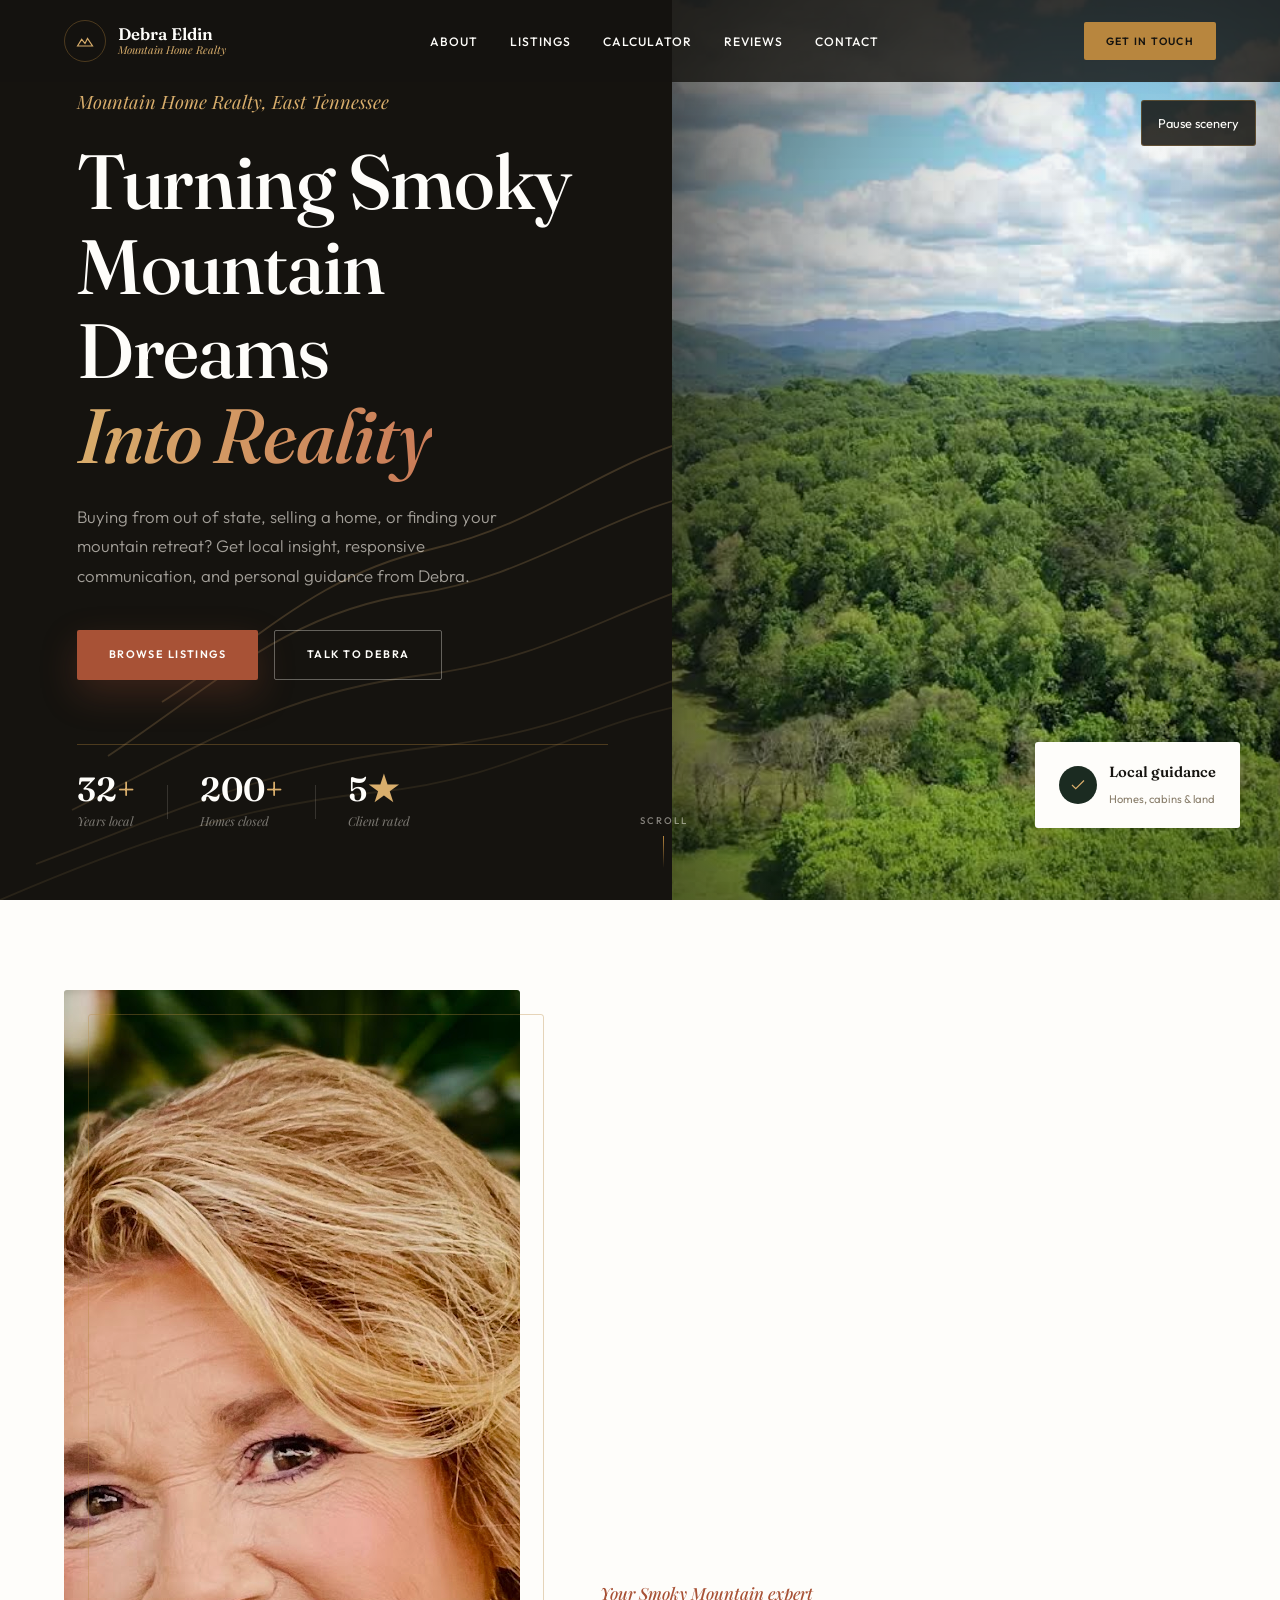
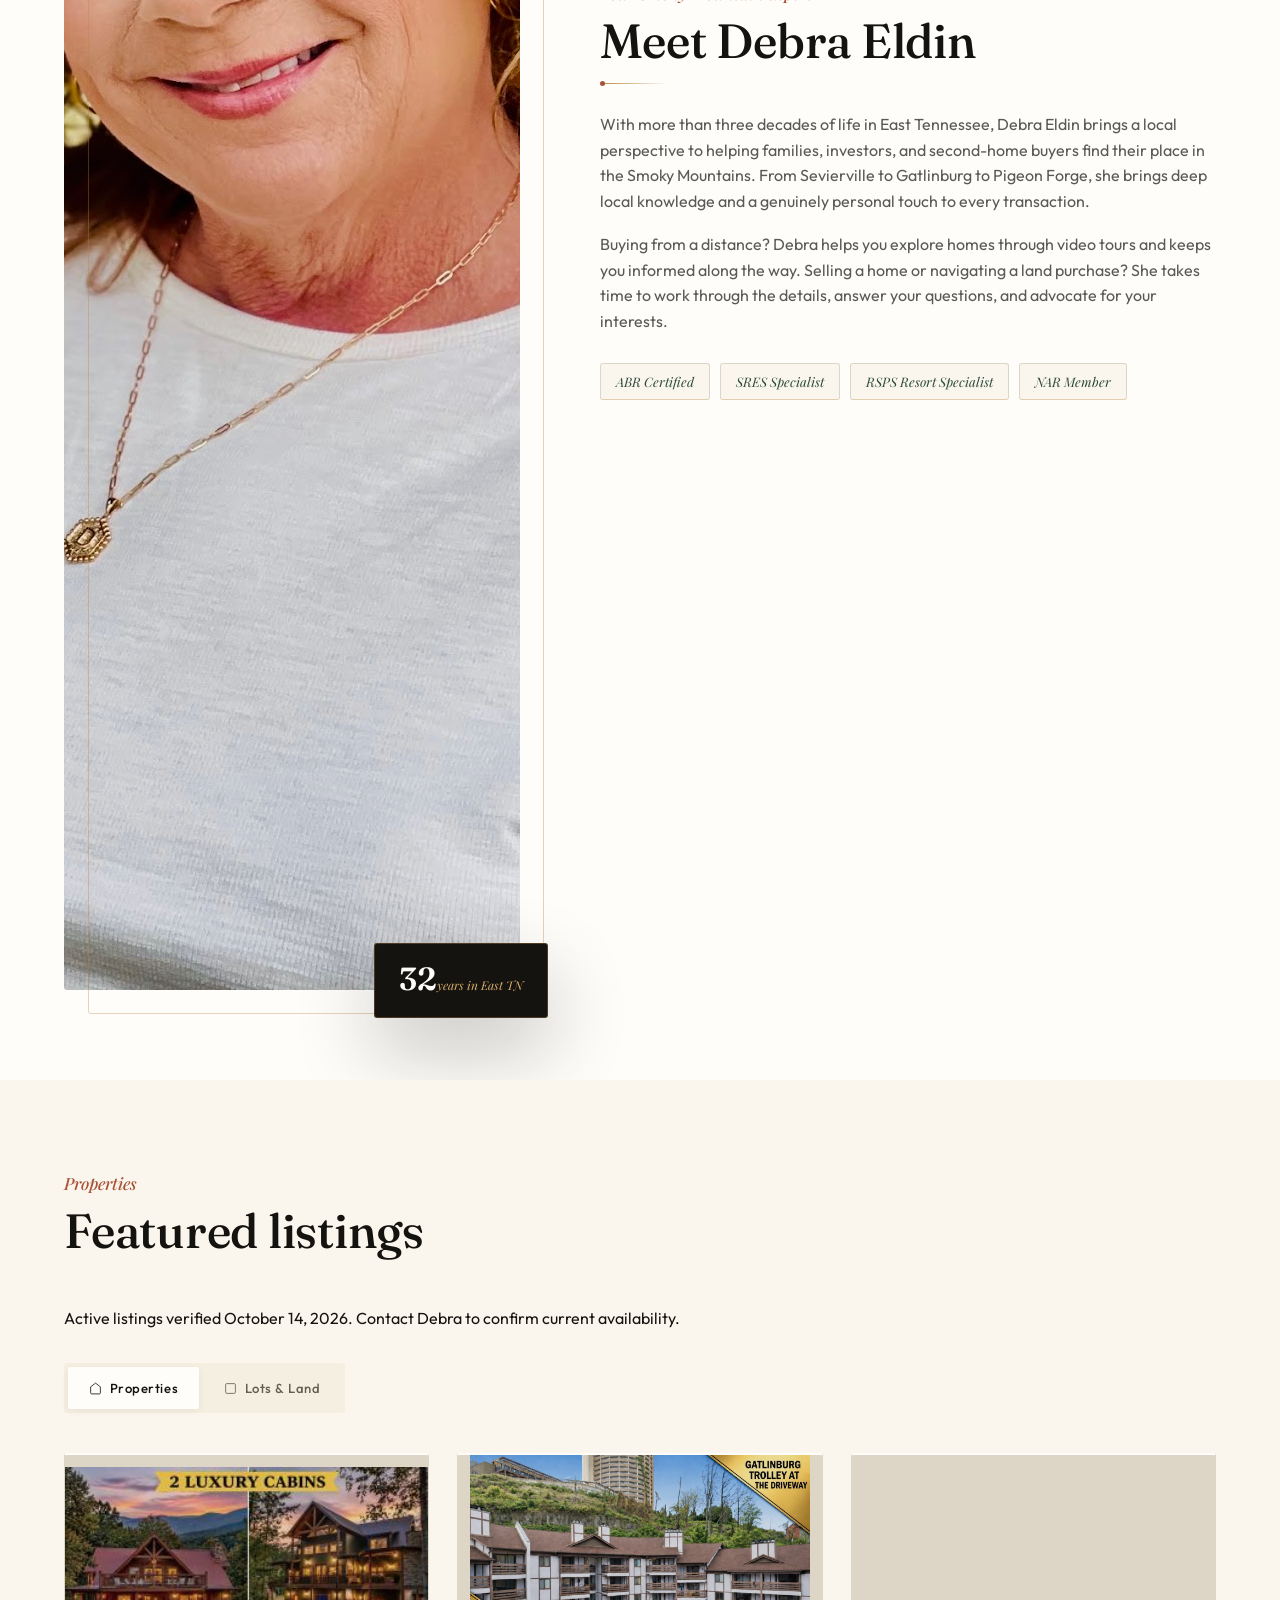
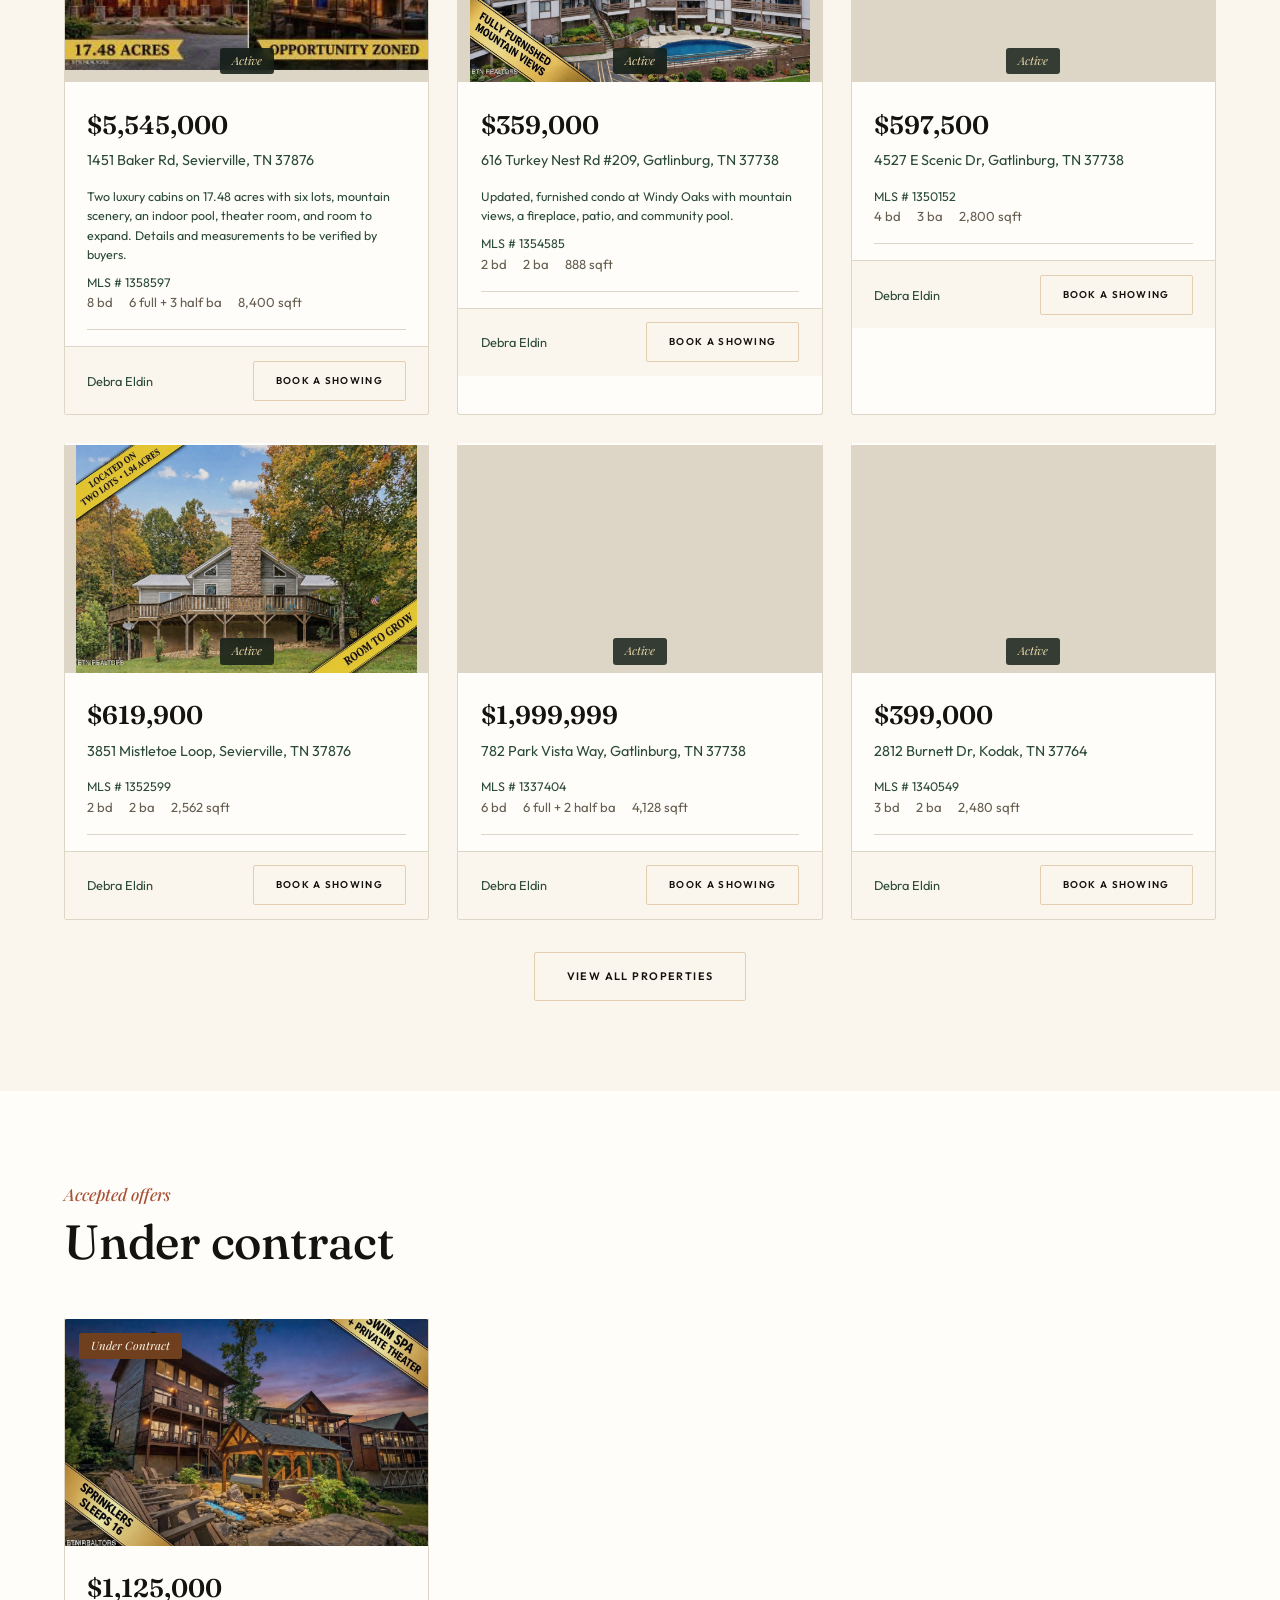
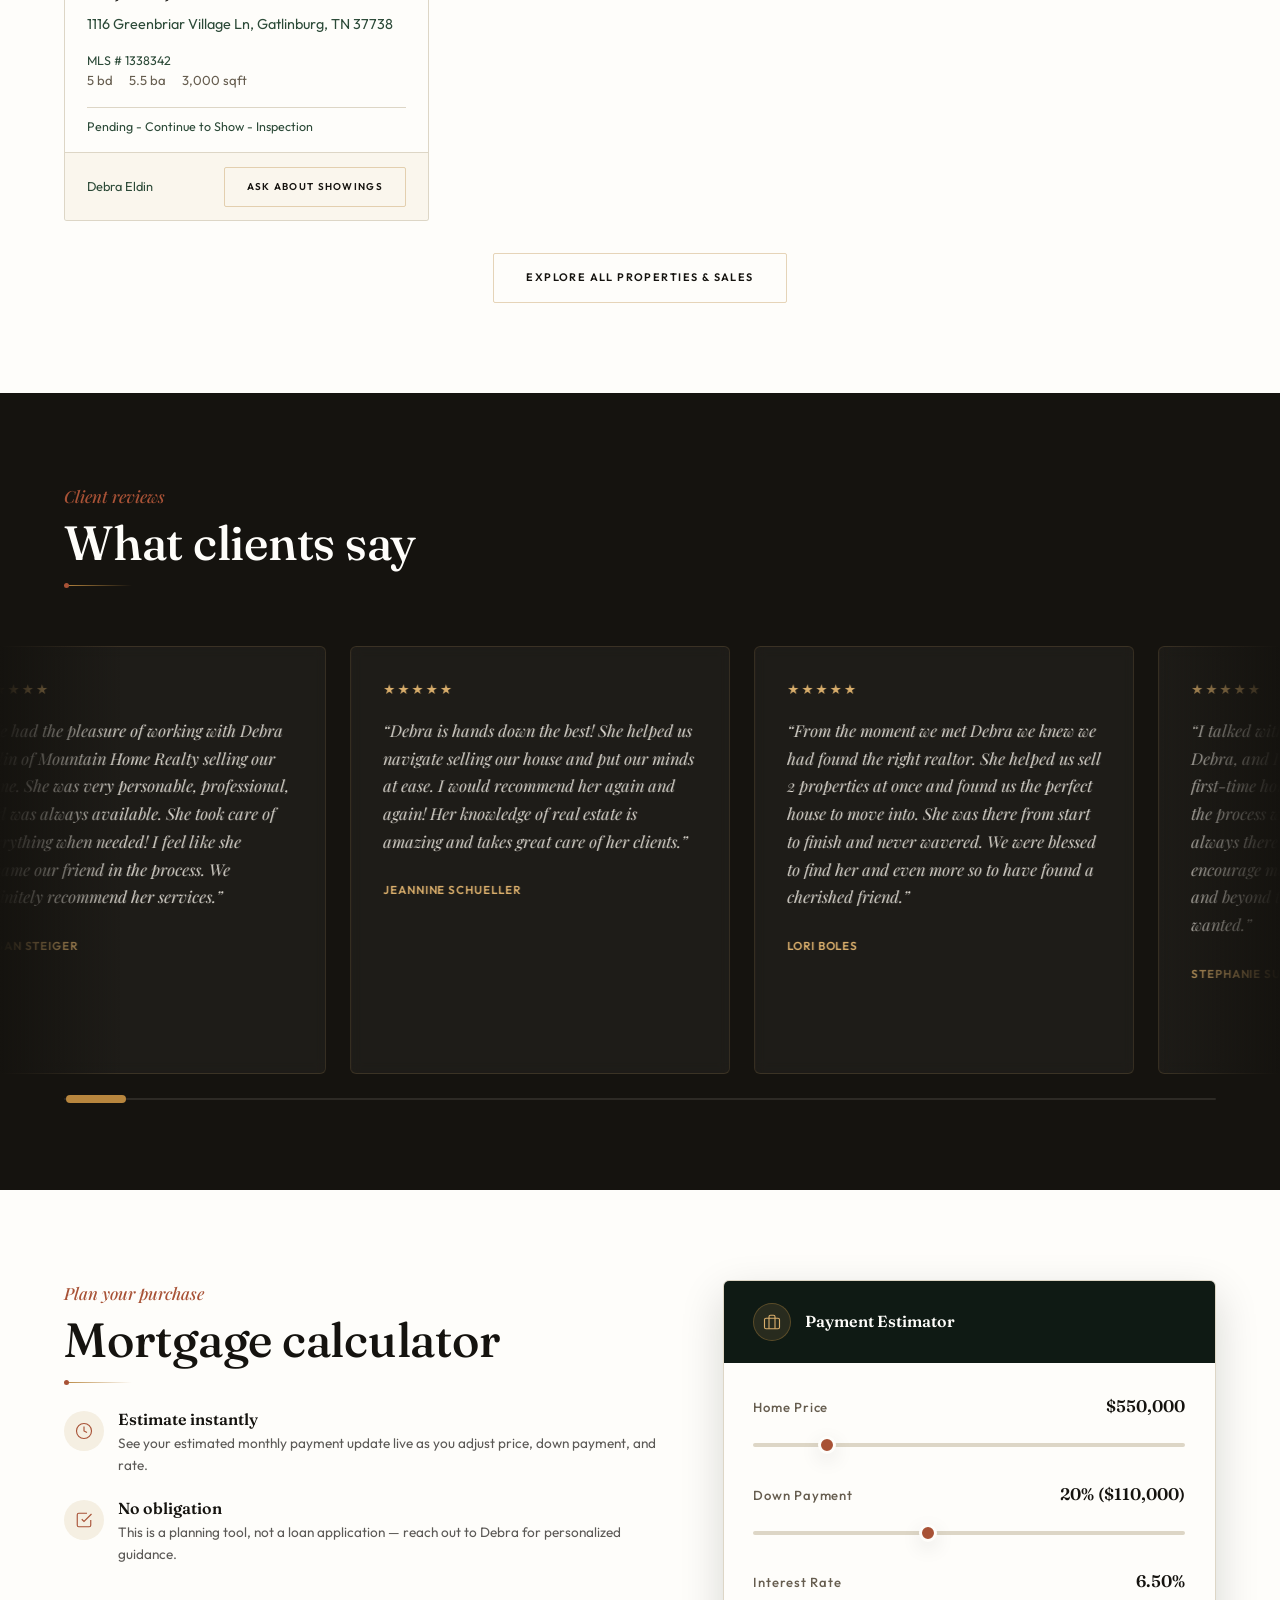
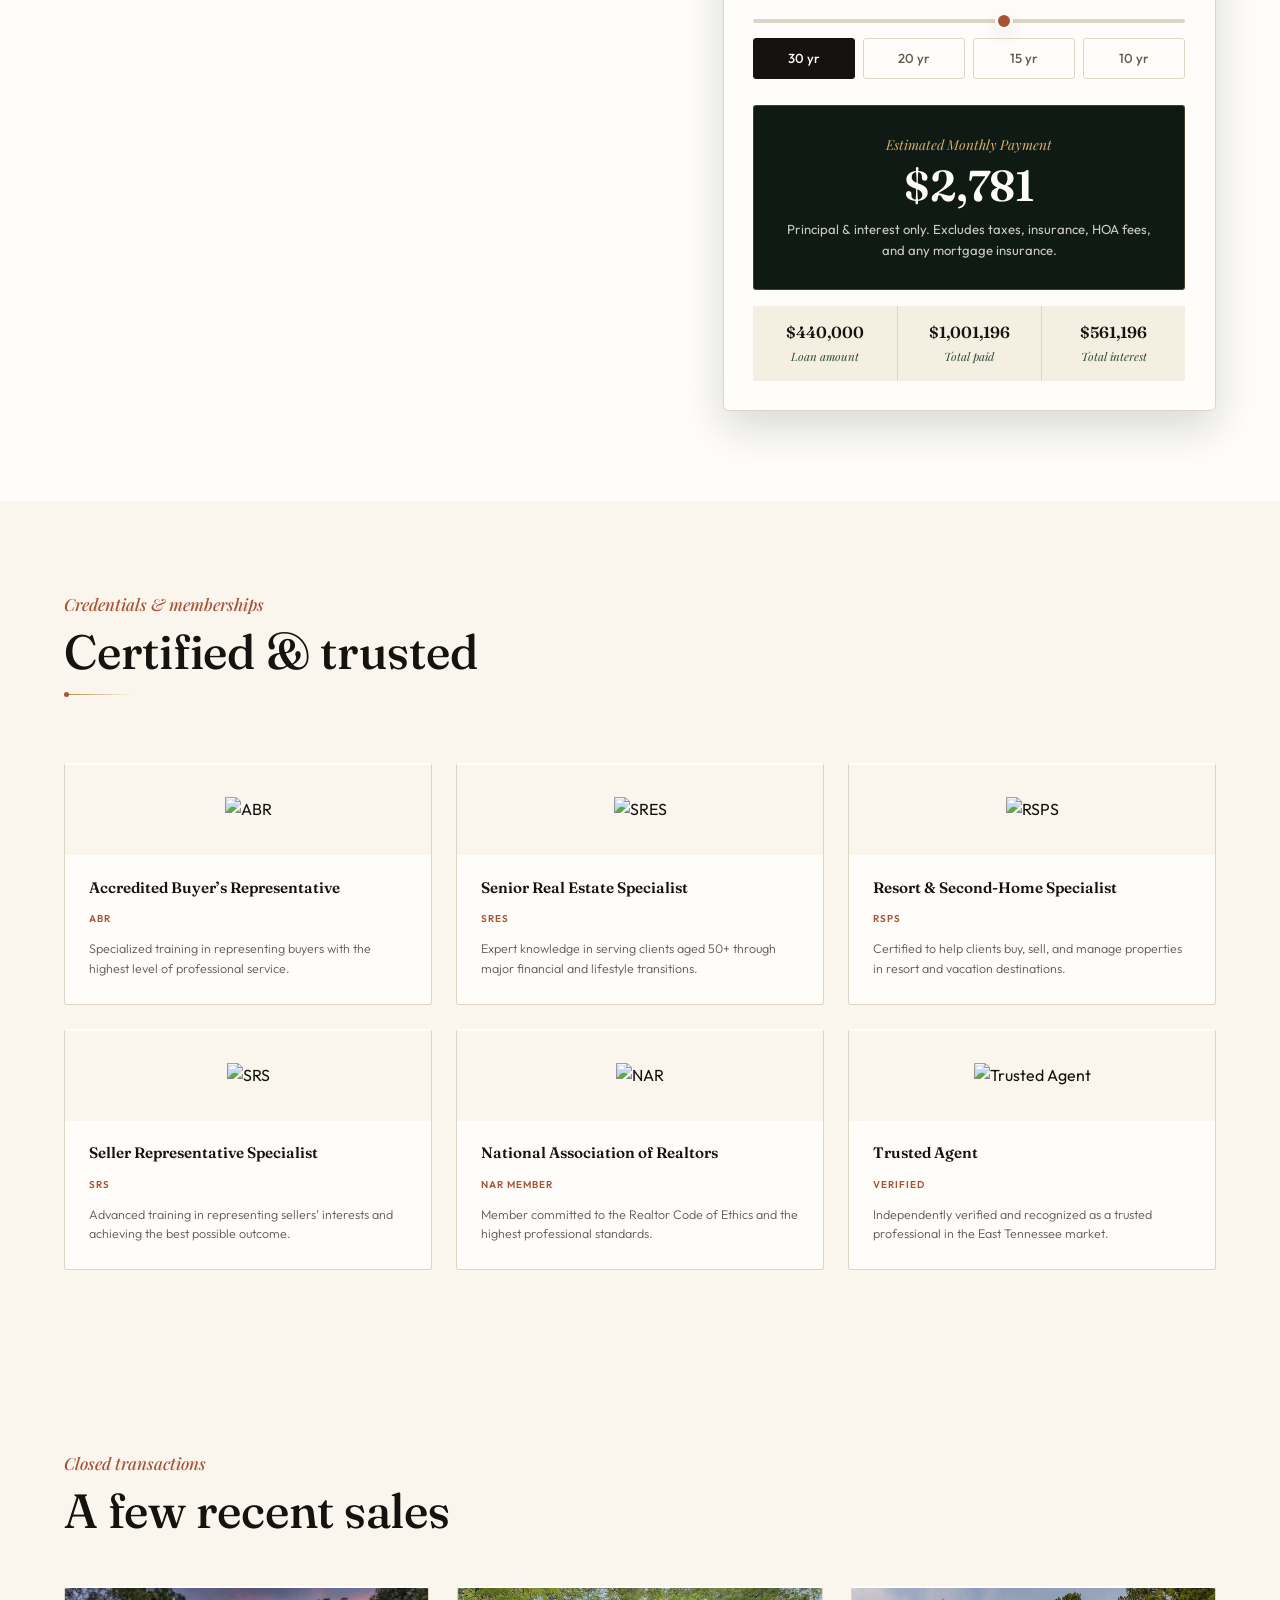
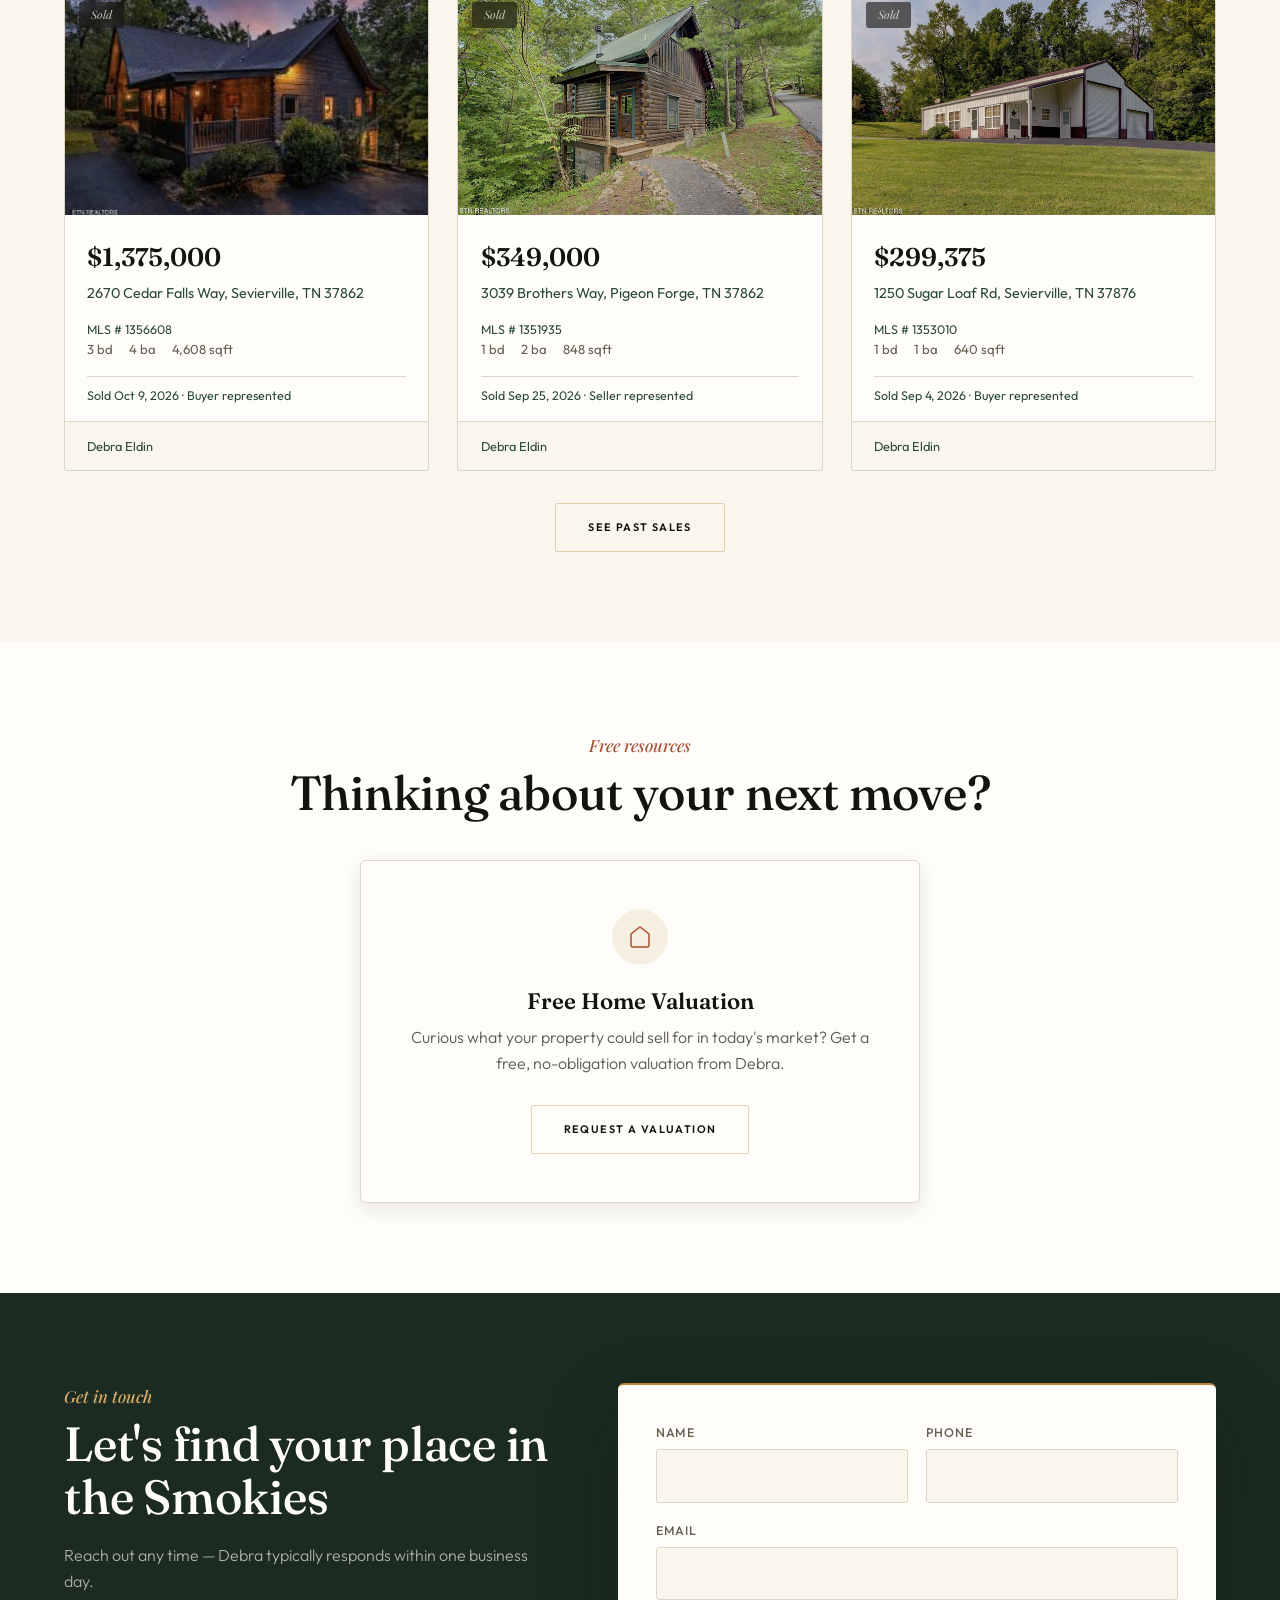
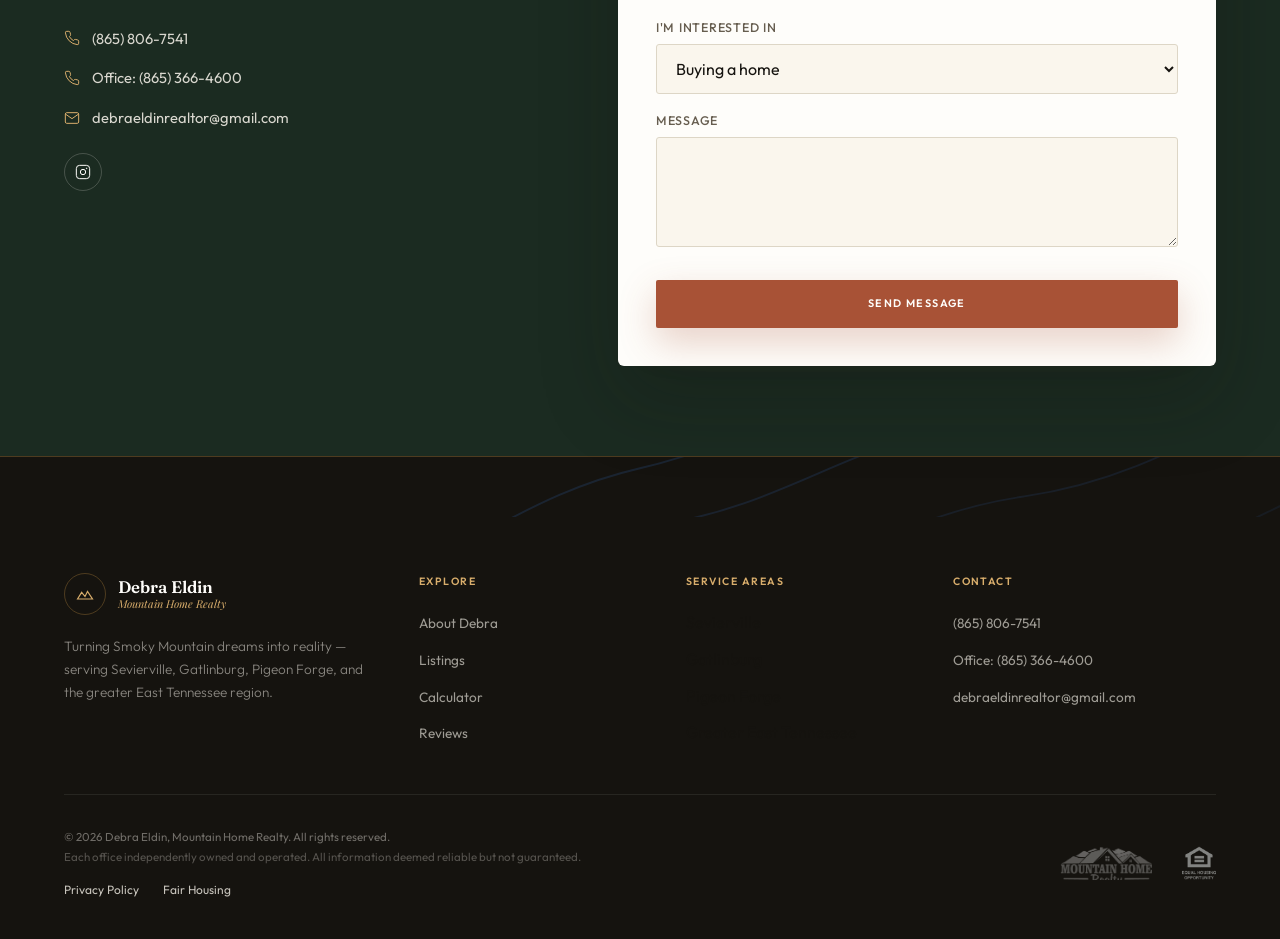
==== commit a0f8b54b: "Add privacy and fair housing pages and complete the footers Publish a privacy policy that matches th" ====
--- a/index.html
+++ b/index.html
@@ -363,12 +363,16 @@
         <div class="footer-heading">Contact</div>
         <ul class="footer-links">
           <li><a href="tel:8658067541">(865) 806-7541</a></li>
+          <li><a href="tel:8653664600">Office: (865) 366-4600</a></li>
           <li><a href="mailto:debraeldinrealtor@gmail.com">debraeldinrealtor@gmail.com</a></li>
         </ul>
       </div>
     </div>
     <div class="footer-bottom">
-      <p class="footer-copy">&copy; <span id="yearNow"></span> Debra Eldin, Mountain Home Realty. All rights reserved.<br><span style="opacity:0.7">Each office independently owned and operated. All information deemed reliable but not guaranteed.</span></p>
+      <div>
+        <p class="footer-copy">&copy; <span id="yearNow"></span> Debra Eldin, Mountain Home Realty. All rights reserved.<br><span style="opacity:0.7">Each office independently owned and operated. All information deemed reliable but not guaranteed.</span></p>
+        <nav class="footer-legal" aria-label="Legal"><a href="pages/privacy-policy.html">Privacy Policy</a><a href="pages/fair-housing.html">Fair Housing</a></nav>
+      </div>
       <div class="footer-logos">
         <img src="assets/mhr-logo-white.png" alt="Mountain Home Realty" width="1920" height="626" loading="lazy" decoding="async">
         <img src="assets/eho-logo.webp" alt="Equal Housing Opportunity" width="200" height="200" loading="lazy" decoding="async" style="filter:invert(1)">
--- a/css/03-footer-admin-motion.css
+++ b/css/03-footer-admin-motion.css
@@ -44,8 +44,8 @@
 .footer-logos { display: flex; align-items: center; gap: 1.5rem; }
 .footer-logos img { height: 34px; width: auto; opacity: 0.55; transition: opacity 0.25s; }
 .footer-logos img:hover { opacity: 0.9; }
-.footer-legal { display: flex; gap: 1.5rem; font-size: 0.7rem; }
-.footer-legal a { color: rgba(250,246,237,0.45); }
+.footer-legal { display: flex; flex-wrap: wrap; gap: 1rem 1.5rem; margin-top: 0.85rem; font-size: 0.75rem; }
+.footer-legal a { color: rgba(250,246,237,0.78); }
 .footer-legal a:hover { color: var(--brass-light); }
 
 /* ── SCROLL REVEAL SYSTEM ── */
